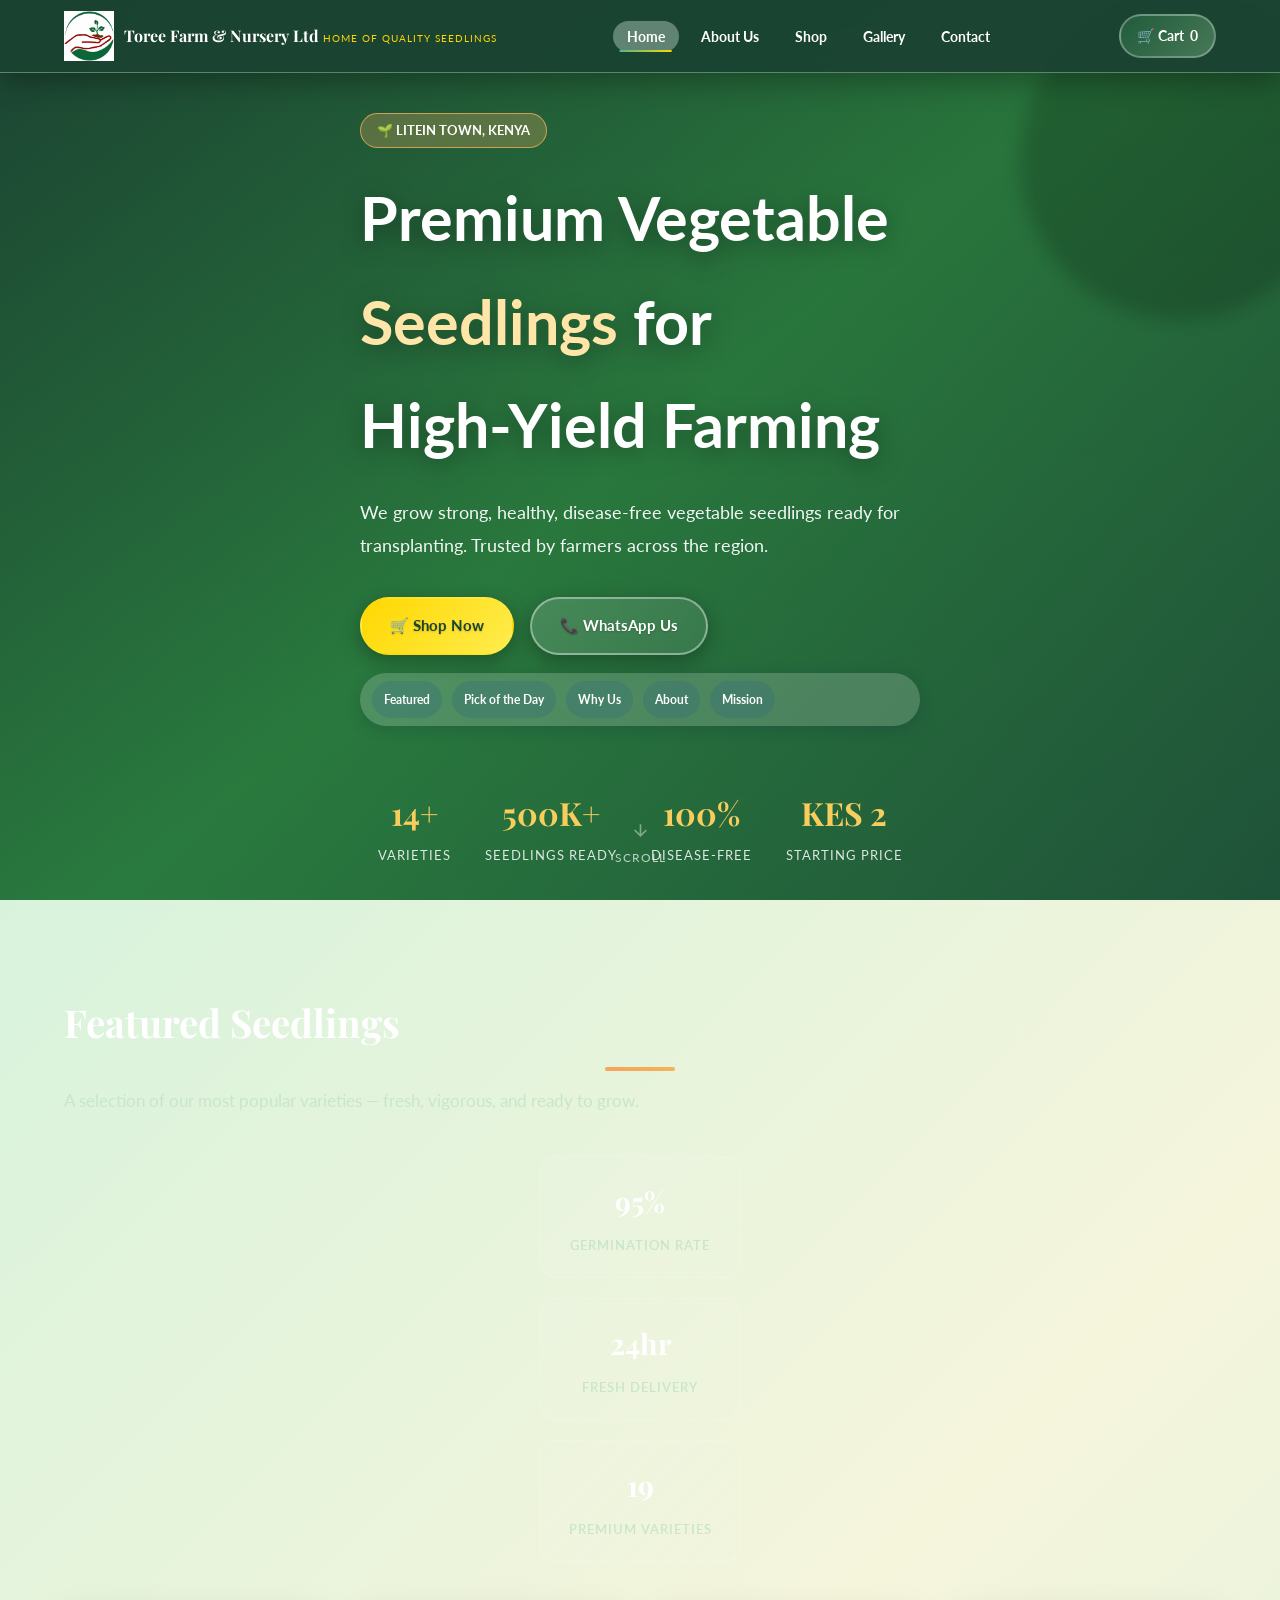
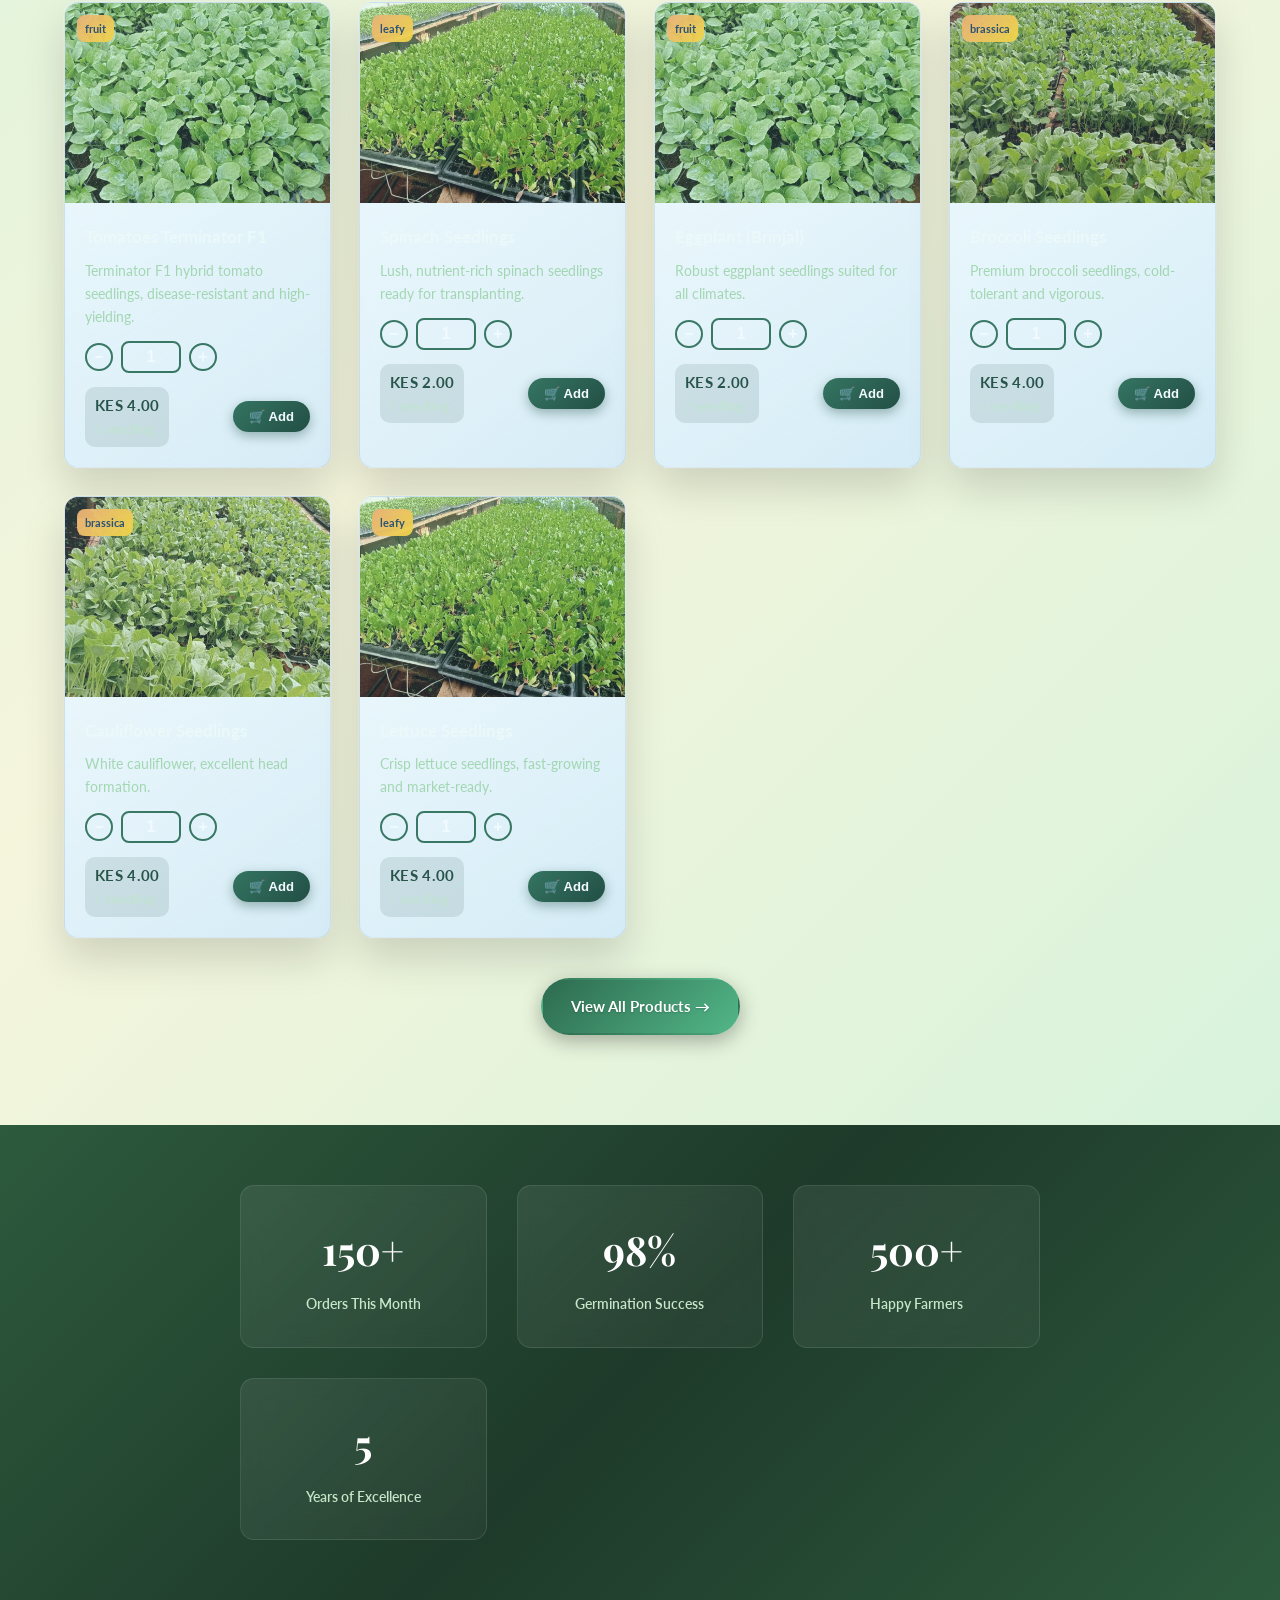
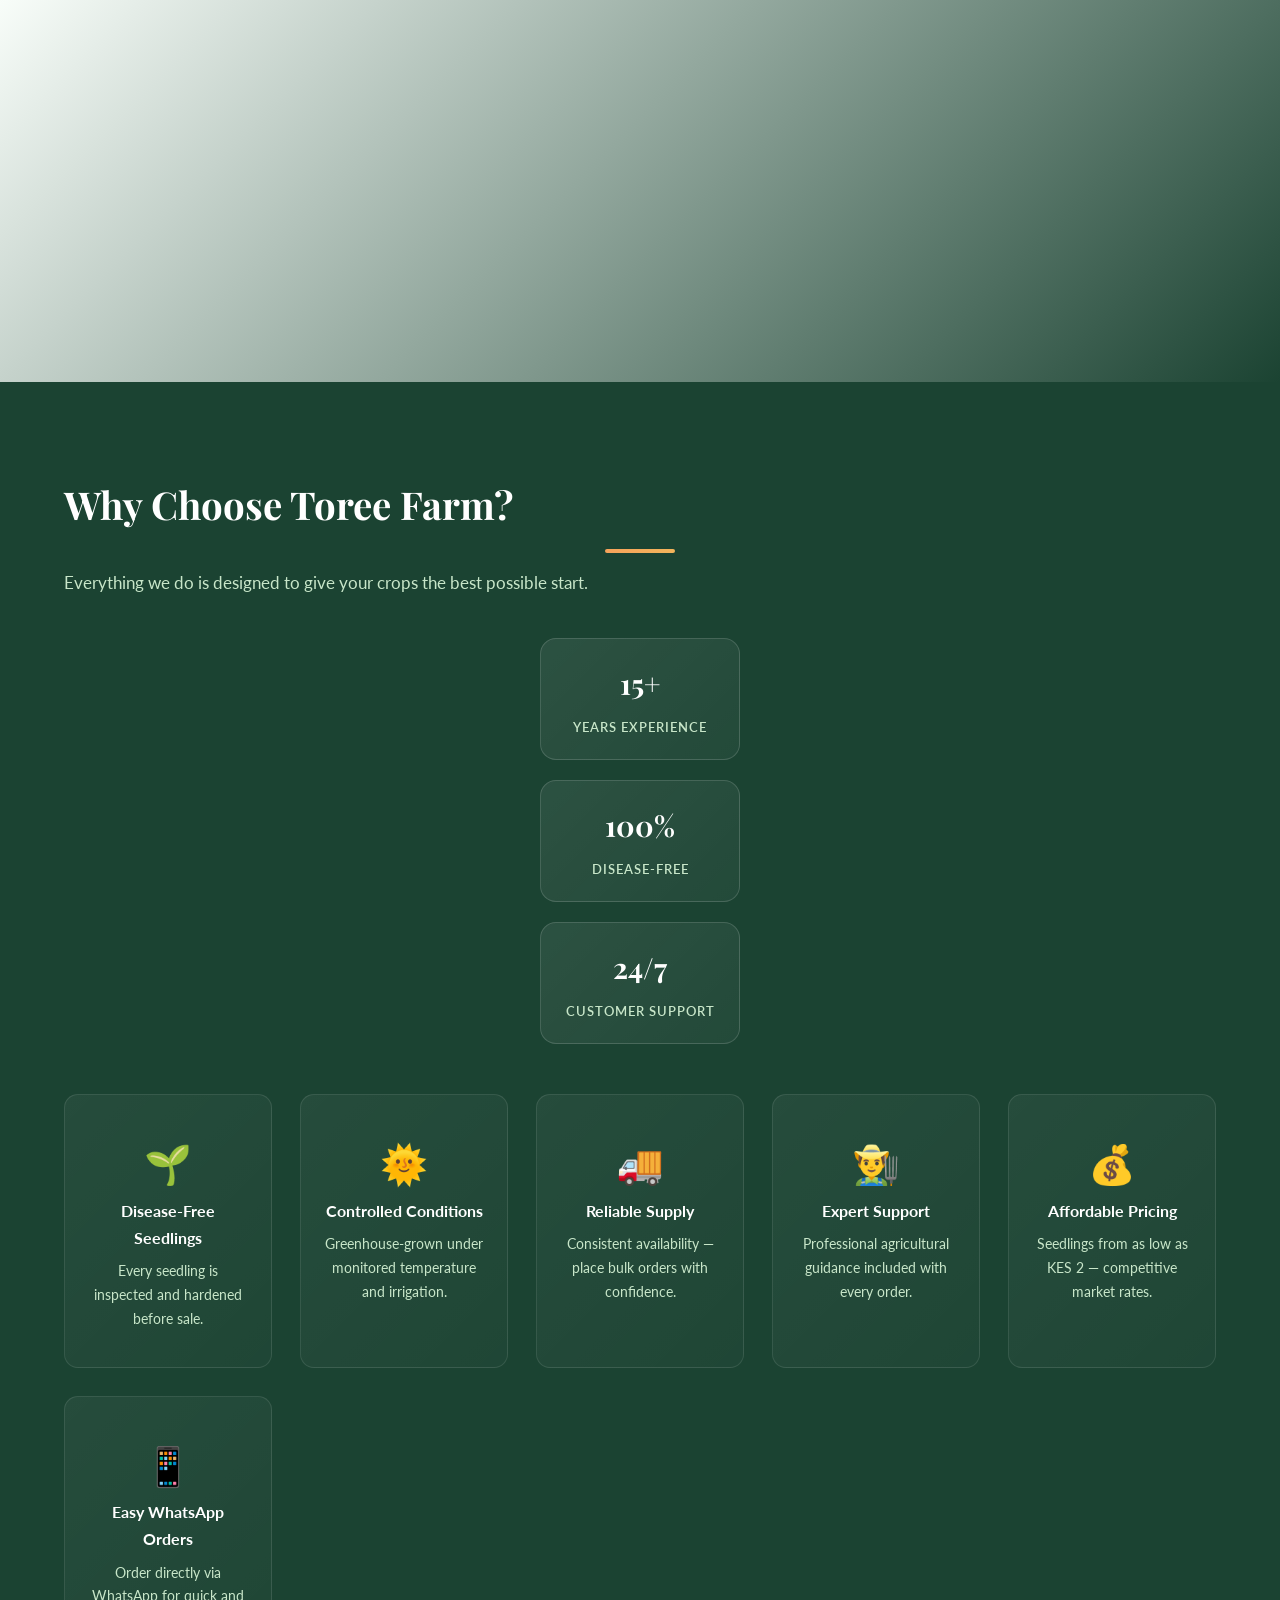
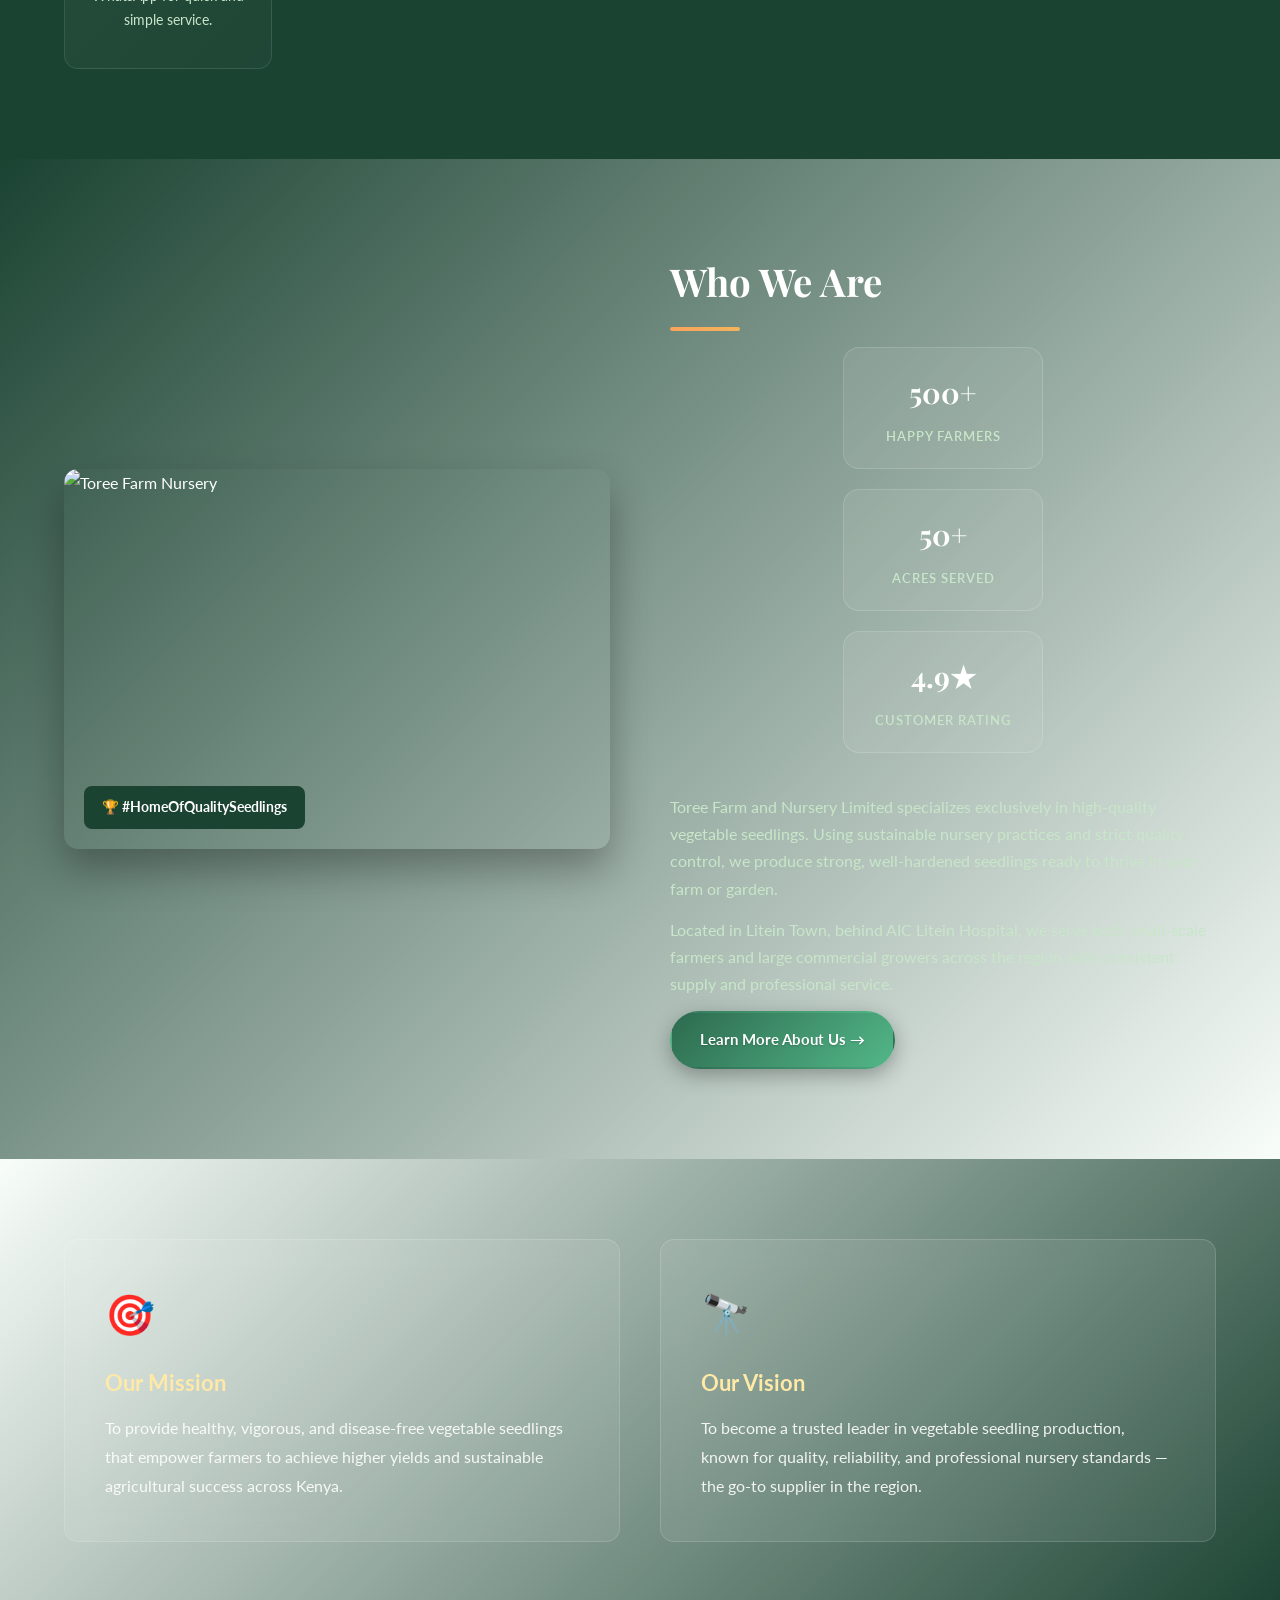
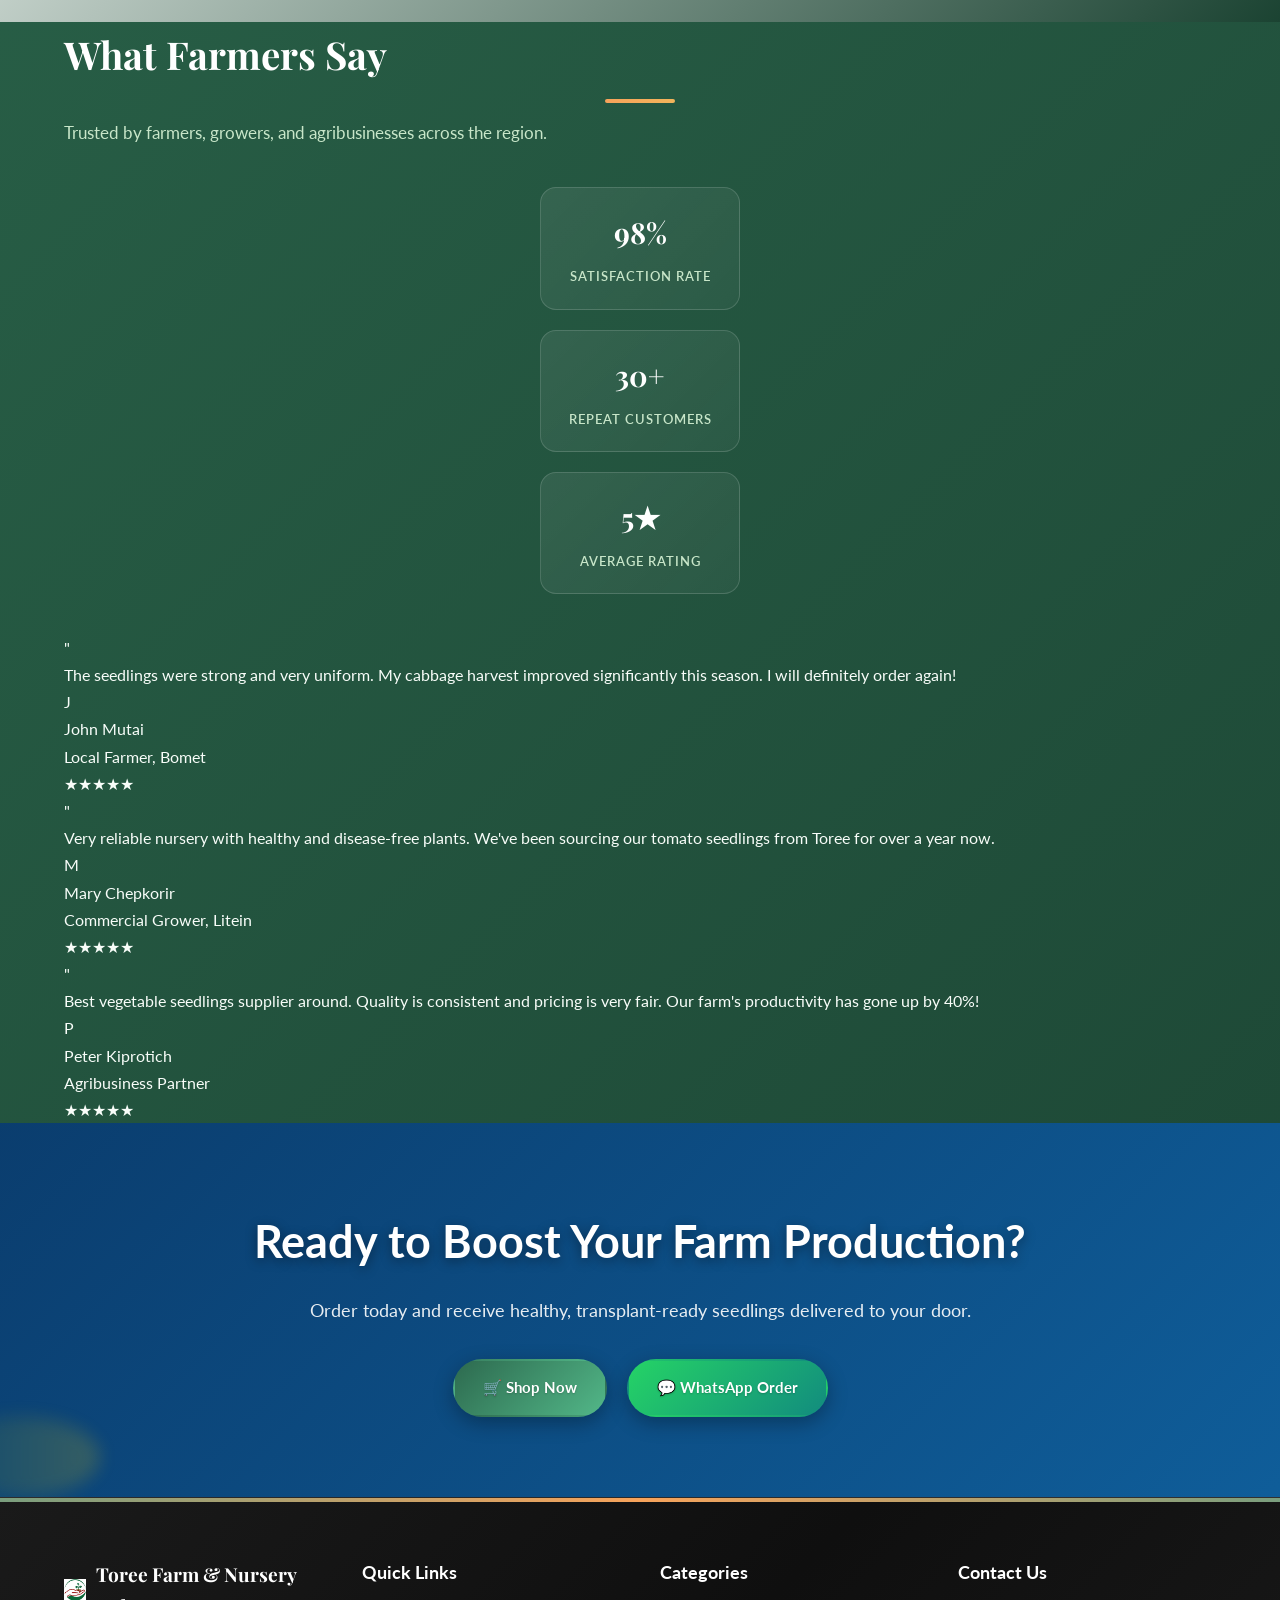
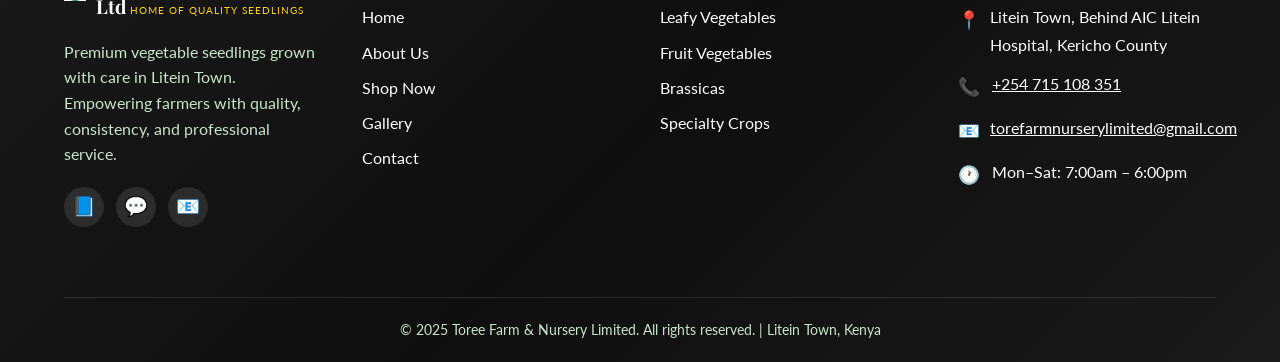
==== index.html @ f4639542 "initial commit" ====
<!DOCTYPE html>
<html lang="en">
<head>
  <meta charset="UTF-8">
  <meta name="viewport" content="width=device-width, initial-scale=1.0">
  <title>Toree Farm & Nursery Ltd – Premium Vegetable Seedlings</title>
  <meta name="description" content="Premium vegetable seedlings for high-yield farming. Based in Litein Town, Kenya. Order via WhatsApp.">
  <meta name="theme-color" content="#4a7c59">
  <meta name="apple-mobile-web-app-capable" content="yes">
  <meta name="apple-mobile-web-app-status-bar-style" content="default">
  <meta name="apple-mobile-web-app-title" content="Toree Farm">
  <link rel="manifest" href="manifest.json">
  <link rel="apple-touch-icon" href="images/icons/icon-192x192.png">
  <link rel="stylesheet" href="css/style.css">
  <link rel="icon" href="images/optimized/logo-icon-640.webp" type="image/webp">
</head>
  <body>
    <!-- Agricultural floating elements -->
    <div class="agricultural-elements">
      <div class="leaf">🍃</div>
      <div class="leaf">🌿</div>
      <div class="leaf">🌱</div>
      <div class="leaf">🌾</div>
    </div>  <!-- NAVBAR -->
  <nav class="navbar">
    <div class="container nav-inner">
      <a href="index.html" class="nav-logo">
        <picture>
          <source srcset="images/optimized/logo-icon-640.webp" type="image/webp">
          <img src="images/optimized/logo-icon-640.jpg" alt="Toree Farm & Nursery Ltd Logo" style="width:50px;height:50px;object-fit:contain">
        </picture>
        <div class="nav-logo-text">
          <span class="name">Toree Farm & Nursery Ltd</span>
          <span class="tagline">Home of Quality Seedlings</span>
        </div>
      </a>
      <ul class="nav-links">
        <li><a href="index.html" class="active">Home</a></li>
        <li><a href="pages/about.html">About Us</a></li>
        <li><a href="pages/shop.html">Shop</a></li>
        <li><a href="pages/gallery.html">Gallery</a></li>
        <li><a href="pages/contact.html">Contact</a></li>
      </ul>
      <div style="display:flex; gap:10px; align-items:center">
        <a href="pages/cart.html" class="nav-cart-btn">
          🛒 Cart
          <span class="cart-badge">0</span>
        </a>
        <button class="hamburger" aria-label="Menu">
          <span></span><span></span><span></span>
        </button>
      </div>
    </div>
  </nav>

  <!-- HERO -->
  <section class="hero">
    <div class="hero-bg"></div>
    <div class="hero-overlay"></div>
    <div class="container" style="padding-top: 80px;">
      <div class="hero-content" data-animate="fade-scale" data-animate-delay="0.05">
        <div class="hero-badge">🌱 Litein Town, Kenya</div>
        <h1>Premium Vegetable<br><span>Seedlings</span> for<br>High-Yield Farming</h1>
        <p>We grow strong, healthy, disease-free vegetable seedlings ready for transplanting. Trusted by farmers across the region.</p>
        <div class="hero-buttons">
          <a href="pages/shop.html" class="btn btn-gold">🛒 Shop Now</a>
          <a href="https://wa.me/254715108351" class="btn btn-outline" target="_blank">📞 WhatsApp Us</a>
        </div>
      </div>
      <div class="quick-nav" data-animate="fade-scale" data-animate-delay="0.08">
        <a href="#featured">Featured</a>
        <a href="#pickup">Pick of the Day</a>
        <a href="#why-us">Why Us</a>
        <a href="#about">About</a>
        <a href="#mission">Mission</a>
      </div>
      <!-- decorative SVG blob -->
      <svg class="accent-blob spin" width="420" height="420" viewBox="0 0 420 420" style="right:-120px;top:-40px;position:absolute;z-index:0;" aria-hidden="true" focusable="false">
        <defs><linearGradient id="g1" x1="0%" x2="100%" y1="0%" y2="100%"><stop stop-color="var(--accent-1)" offset="0%"/><stop stop-color="var(--accent-2)" offset="100%"/></linearGradient></defs>
        <circle cx="200" cy="200" r="160" fill="url(#g1)" />
      </svg>
      <div class="hero-stats">
        <div class="hero-stat"><span class="num">14+</span><span class="label">Varieties</span></div>
        <div class="hero-stat"><span class="num">500K+</span><span class="label">Seedlings Ready</span></div>
        <div class="hero-stat"><span class="num">100%</span><span class="label">Disease-Free</span></div>
        <div class="hero-stat"><span class="num">KES 2</span><span class="label">Starting Price</span></div>
      </div>
    </div>
    <div class="hero-scroll">
      <svg width="20" height="20" viewBox="0 0 24 24" fill="none" stroke="currentColor" stroke-width="2"><path d="M12 5v14M5 12l7 7 7-7"/></svg>
      Scroll
    </div>
  </section>

  <!-- FEATURED PRODUCTS -->
  <section class="featured" id="featured">
    <div class="container">
      <div class="section-header" data-animate="fade-scale" data-animate-delay="0.06">
        <h2 class="section-title">Featured Seedlings</h2>
        <div class="gold-line"></div>
        <p class="section-subtitle">A selection of our most popular varieties — fresh, vigorous, and ready to grow.</p>
        <div class="section-pedestal">
          <div class="pedestal-stat">
            <span class="stat-num">95%</span>
            <span class="stat-label">Germination Rate</span>
          </div>
          <div class="pedestal-stat">
            <span class="stat-num">24hr</span>
            <span class="stat-label">Fresh Delivery</span>
          </div>
          <div class="pedestal-stat">
            <span class="stat-num">19</span>
            <span class="stat-label">Premium Varieties</span>
          </div>
        </div>
      </div>
      <div class="products-grid" id="featured-products"></div>
      <div class="view-all-wrap">
        <a href="pages/shop.html" class="btn btn-primary">View All Products →</a>
      </div>
    </div>
  </section>

  <!-- SOCIAL PROOF -->
  <section class="social-proof-section">
    <div class="container">
      <div class="social-proof-grid">
        <div class="proof-item">
          <div class="proof-number">150+</div>
          <div class="proof-label">Orders This Month</div>
        </div>
        <div class="proof-item">
          <div class="proof-number">98%</div>
          <div class="proof-label">Germination Success</div>
        </div>
        <div class="proof-item">
          <div class="proof-number">500+</div>
          <div class="proof-label">Happy Farmers</div>
        </div>
        <div class="proof-item">
          <div class="proof-number">5</div>
          <div class="proof-label">Years of Excellence</div>
        </div>
      </div>
    </div>
  </section>

  <section class="pickup" id="pickup" data-animate="fade-scale" data-animate-delay="0.08">
    <div class="container">
      <div id="pickup-card"></div>
    </div>
  </section>

  <!-- WHY CHOOSE US -->
  <section class="why-us" id="why-us">
    <div class="container">
      <div class="section-header" data-animate="fade-scale" data-animate-delay="0.06">
        <h2 class="section-title">Why Choose Toree Farm?</h2>
        <div class="gold-line"></div>
        <p class="section-subtitle">Everything we do is designed to give your crops the best possible start.</p>
        <div class="section-pedestal">
          <div class="pedestal-stat">
            <span class="stat-num">15+</span>
            <span class="stat-label">Years Experience</span>
          </div>
          <div class="pedestal-stat">
            <span class="stat-num">100%</span>
            <span class="stat-label">Disease-Free</span>
          </div>
          <div class="pedestal-stat">
            <span class="stat-num">24/7</span>
            <span class="stat-label">Customer Support</span>
          </div>
        </div>
      </div>
      <div class="why-grid">
        <div class="why-card" data-animate="fade-scale" data-animate-delay="0.10"><span class="why-icon">🌱</span><h4>Disease-Free Seedlings</h4><p>Every seedling is inspected and hardened before sale.</p></div>
        <div class="why-card" data-animate="fade-scale" data-animate-delay="0.12"><span class="why-icon">🌞</span><h4>Controlled Conditions</h4><p>Greenhouse-grown under monitored temperature and irrigation.</p></div>
        <div class="why-card" data-animate="fade-scale" data-animate-delay="0.14"><span class="why-icon">🚚</span><h4>Reliable Supply</h4><p>Consistent availability — place bulk orders with confidence.</p></div>
        <div class="why-card" data-animate="fade-scale" data-animate-delay="0.16"><span class="why-icon">👨‍🌾</span><h4>Expert Support</h4><p>Professional agricultural guidance included with every order.</p></div>
        <div class="why-card" data-animate="fade-scale" data-animate-delay="0.18"><span class="why-icon">💰</span><h4>Affordable Pricing</h4><p>Seedlings from as low as KES 2 — competitive market rates.</p></div>
        <div class="why-card" data-animate="fade-scale" data-animate-delay="0.20"><span class="why-icon">📱</span><h4>Easy WhatsApp Orders</h4><p>Order directly via WhatsApp for quick and simple service.</p></div>
      </div>
    </div>
  </section>

  <!-- ABOUT SNAPSHOT -->
  <section class="about-snap" id="about">
    <div class="container">
      <div class="about-snap-grid">
        <div class="about-snap-img" data-animate="slide-right" data-animate-delay="0.08">
          <img src="images/spinach.jpg" alt="Toree Farm Nursery">
          <div class="img-badge">🏆 #HomeOfQualitySeedlings</div>
        </div>
        <div class="about-snap-text" data-animate="slide-left" data-animate-delay="0.12">
          <h2 class="section-title">Who We Are</h2>
          <div class="gold-line"></div>
          <div class="section-pedestal">
            <div class="pedestal-stat">
              <span class="stat-num">500+</span>
              <span class="stat-label">Happy Farmers</span>
            </div>
            <div class="pedestal-stat">
              <span class="stat-num">50+</span>
              <span class="stat-label">Acres Served</span>
            </div>
            <div class="pedestal-stat">
              <span class="stat-num">4.9★</span>
              <span class="stat-label">Customer Rating</span>
            </div>
          </div>
          <p>Toree Farm and Nursery Limited specializes exclusively in high-quality vegetable seedlings. Using sustainable nursery practices and strict quality control, we produce strong, well-hardened seedlings ready to thrive in your farm or garden.</p>
          <p>Located in Litein Town, behind AIC Litein Hospital, we serve both small-scale farmers and large commercial growers across the region with consistent supply and professional service.</p>
          <a href="pages/about.html" class="btn btn-primary">Learn More About Us →</a>
        </div>
      </div>
    </div>
  </section>

  <!-- MISSION & VISION -->
  <section class="mission-vision" id="mission">
    <div class="container">
      <div class="mv-grid">
        <div class="mv-card" data-animate="slide-left" data-animate-delay="0.06">
          <div class="mv-icon">🎯</div>
          <h3>Our Mission</h3>
          <p>To provide healthy, vigorous, and disease-free vegetable seedlings that empower farmers to achieve higher yields and sustainable agricultural success across Kenya.</p>
        </div>
        <div class="mv-card" data-animate="slide-right" data-animate-delay="0.08">
          <div class="mv-icon">🔭</div>
          <h3>Our Vision</h3>
          <p>To become a trusted leader in vegetable seedling production, known for quality, reliability, and professional nursery standards — the go-to supplier in the region.</p>
        </div>
      </div>
    </div>
  </section>

  <!-- TESTIMONIALS -->
  <section class="testimonials" id="testimonials">
    <div class="container">
      <div class="section-header fade-in">
        <h2 class="section-title">What Farmers Say</h2>
        <div class="gold-line"></div>
        <p class="section-subtitle">Trusted by farmers, growers, and agribusinesses across the region.</p>
        <div class="section-pedestal">
          <div class="pedestal-stat">
            <span class="stat-num">98%</span>
            <span class="stat-label">Satisfaction Rate</span>
          </div>
          <div class="pedestal-stat">
            <span class="stat-num">30+</span>
            <span class="stat-label">Repeat Customers</span>
          </div>
          <div class="pedestal-stat">
            <span class="stat-num">5★</span>
            <span class="stat-label">Average Rating</span>
          </div>
        </div>
      </div>
      <div class="testi-grid">
        <div class="testi-card" data-animate="slide-left" data-animate-delay="0.08">
          <div class="testi-quote">"</div>
          <p>The seedlings were strong and very uniform. My cabbage harvest improved significantly this season. I will definitely order again!</p>
          <div class="testi-author">
            <div class="testi-avatar">J</div>
            <div>
              <div class="testi-name">John Mutai</div>
              <div class="testi-role">Local Farmer, Bomet</div>
              <div class="testi-stars">★★★★★</div>
            </div>
          </div>
        </div>
        <div class="testi-card" data-animate="fade-scale" data-animate-delay="0.12">
          <div class="testi-quote">"</div>
          <p>Very reliable nursery with healthy and disease-free plants. We've been sourcing our tomato seedlings from Toree for over a year now.</p>
          <div class="testi-author">
            <div class="testi-avatar">M</div>
            <div>
              <div class="testi-name">Mary Chepkorir</div>
              <div class="testi-role">Commercial Grower, Litein</div>
              <div class="testi-stars">★★★★★</div>
            </div>
          </div>
        </div>
        <div class="testi-card" data-animate="slide-right" data-animate-delay="0.14">
          <div class="testi-quote">"</div>
          <p>Best vegetable seedlings supplier around. Quality is consistent and pricing is very fair. Our farm's productivity has gone up by 40%!</p>
          <div class="testi-author">
            <div class="testi-avatar">P</div>
            <div>
              <div class="testi-name">Peter Kiprotich</div>
              <div class="testi-role">Agribusiness Partner</div>
              <div class="testi-stars">★★★★★</div>
            </div>
          </div>
        </div>
      </div>
    </div>
  </section>

  <!-- CTA BANNER -->
  <section class="cta-banner" data-animate="fade-scale" data-animate-delay="0.05">
    <div class="container">
      <h2>Ready to Boost Your Farm Production?</h2>
      <p>Order today and receive healthy, transplant-ready seedlings delivered to your door.</p>
      <div class="cta-buttons">
        <a href="pages/shop.html" class="btn btn-primary">🛒 Shop Now</a>
        <a href="https://wa.me/254715108351?text=Hello%20Toree%20Farm!%20I%20would%20like%20to%20place%20an%20order." target="_blank" class="btn btn-whatsapp">💬 WhatsApp Order</a>
      </div>
    </div>
    <!-- subtle leaf accent -->
    <svg width="220" height="120" viewBox="0 0 220 120" class="accent-blob" style="left:-40px;bottom:-20px;" aria-hidden="true" focusable="false">
      <defs>
        <linearGradient id="g2" x1="0%" x2="100%"><stop offset="0%" stop-color="var(--green-mid)"/><stop offset="100%" stop-color="var(--gold)"/></linearGradient>
      </defs>
      <ellipse cx="60" cy="60" rx="80" ry="40" fill="url(#g2)"/>
    </svg>
  </section>

  <!-- FOOTER -->
  <footer>
    <div class="container">
      <div class="footer-grid">
        <div class="footer-brand">
          <a href="index.html" class="nav-logo">
            <picture>
              <source srcset="images/optimized/logo-icon-640.webp" type="image/webp">
              <img src="images/optimized/logo-icon-640.jpg" alt="Logo" style="width:40px;height:40px;object-fit:contain">
            </picture>
            <div class="nav-logo-text">
              <span class="name">Toree Farm & Nursery Ltd</span>
              <span class="tagline" style="color:var(--gold)">Home of Quality Seedlings</span>
            </div>
          </a>
          <p>Premium vegetable seedlings grown with care in Litein Town. Empowering farmers with quality, consistency, and professional service.</p>
          <div class="footer-social">
            <a href="https://facebook.com" class="social-link" target="_blank">📘</a>
            <a href="https://wa.me/254715108351" class="social-link" target="_blank">💬</a>
            <a href="mailto:torefarmnurserylimited@gmail.com" class="social-link">📧</a>
          </div>
        </div>
        <div class="footer-col">
          <h4>Quick Links</h4>
          <ul>
            <li><a href="index.html">Home</a></li>
            <li><a href="pages/about.html">About Us</a></li>
            <li><a href="pages/shop.html">Shop Now</a></li>
            <li><a href="pages/gallery.html">Gallery</a></li>
            <li><a href="pages/contact.html">Contact</a></li>
          </ul>
        </div>
        <div class="footer-col">
          <h4>Categories</h4>
          <ul>
            <li><a href="pages/shop.html">Leafy Vegetables</a></li>
            <li><a href="pages/shop.html">Fruit Vegetables</a></li>
            <li><a href="pages/shop.html">Brassicas</a></li>
            <li><a href="pages/shop.html">Specialty Crops</a></li>
          </ul>
        </div>
        <div class="footer-col">
          <h4>Contact Us</h4>
          <div class="footer-contact-item"><span class="icon">📍</span><span>Litein Town, Behind AIC Litein Hospital, Kericho County</span></div>
          <div class="footer-contact-item"><span class="icon">📞</span><a href="tel:+254715108351">+254 715 108 351</a></div>
          <div class="footer-contact-item"><span class="icon">📧</span><a href="mailto:torefarmnurserylimited@gmail.com">torefarmnurserylimited@gmail.com</a></div>
          <div class="footer-contact-item"><span class="icon">🕐</span><span>Mon–Sat: 7:00am – 6:00pm</span></div>
        </div>
      </div>
      <div class="footer-bottom">
        <p>© 2025 Toree Farm & Nursery Limited. All rights reserved. | Litein Town, Kenya</p>
      </div>
    </div>
  </footer>

  <script src="js/main.js"></script>
  <script src="js/analytics.js"></script>
  <script src="js/performance.js"></script>
  <script>
    // Render featured products (first 6)
    const featured = PRODUCTS.slice(0, 6);
    const grid = document.getElementById('featured-products');
    grid.innerHTML = featured.map(p => renderProductCard(p)).join('');
    initScrollAnimations();
  </script>
</body>
</html>
---- css/style.css ----
/* ========================================
   TOREE FARM & NURSERY LTD --- Refreshed theme
   ======================================== */

@import url('https://fonts.googleapis.com/css2?family=Playfair+Display:ital,wght@0,400;0,700;1,700&family=Lato:wght@300;400;700&display=swap');

:root {
  /* Agricultural Color Palette - Warm & Welcoming */
  --c-dark: #2d5a27;        /* Deep forest green */
  --c-mid: #4a7c59;         /* Sage green */
  --c-light: #7a9e7e;       /* Soft green */
  --c-soft: #e8f5e8;        /* Pale green */

  /* Nature Greens */
  --green-dark: #1b4332;    /* Forest green */
  --green-mid: #2d6a4f;     /* Sage green */
  --green-light: #52b788;   /* Mint green */
  --green-pale: #d8f3dc;    /* Pale green */

  /* Earth Tones */
  --earth-brown: #8b4513;   /* Saddle brown */
  --earth-tan: #d2b48c;     /* Tan */
  --earth-cream: #f5f5dc;   /* Beige */

  /* Warm Accents */
  --c-warm: #f7a35b;        /* Orange */
  --c-warm-soft: #ffe4c0;   /* Peach */
  --gold: #ffd700;          /* Gold */
  --gold-light: #ffed4e;    /* Light gold */

  /* Background Gradients - Warm and Natural */
  --bg-gradient: linear-gradient(135deg, #1b4332 0%, #2d6a4f 50%, #1b4332 100%);
  --bg-gradient-warm: linear-gradient(135deg, #4a7c59 0%, #7a9e7e 50%, #4a7c59 100%);
  --bg-gradient-earth: linear-gradient(135deg, #8b4513 0%, #d2b48c 50%, #8b4513 100%);

  /* Text Colors */
  --text-dark: #f8fdf9;
  --text-mid: #c8e6c9;
  --text-light: #a5d6a7;
  --white: #ffffff;
  --off-white: #f8fdf9;
  --dark-bg: #1b4332;
  --darker-bg: #0f2920;

  /* Design Tokens */
  --radius: 14px;
  --radius-sm: 8px;
  --shadow: 0 8px 24px rgba(0, 0, 0, 0.3);
  --shadow-glass: 0 8px 40px rgba(0, 0, 0, 0.4);
  --transition: all 0.3s cubic-bezier(0.4, 0, 0.2, 1);
  --backdrop-blur: 12px;
}

[data-animate] {
  opacity: 0;
  transform-origin: center;
  transition: opacity 0.7s var(--transition), transform 0.7s var(--transition);
}
[data-animate].visible { opacity: 1; }
[data-animate='slide-left'] { transform: translateX(-24px); }
[data-animate='slide-left'].visible { transform: translateX(0); }
[data-animate='slide-right'] { transform: translateX(24px); }
[data-animate='slide-right'].visible { transform: translateX(0); }
[data-animate='fade-scale'] { transform: scale(0.95); }
[data-animate='fade-scale'].visible { transform: scale(1); }
[data-animate='float'] { transform: translateY(0); }
[data-animate='float'].visible { animation: float 6s ease-in-out infinite; }

.accent-blob { position: absolute; pointer-events: none; opacity: 0.18; filter: blur(9px); transform: translate3d(0,0,0); }
.accent-blob.spin { animation: rotate 18s linear infinite; }
@keyframes rotate { from { transform: rotate(0deg);} to { transform: rotate(360deg);} }
@keyframes float { 0%,100%{transform: translateY(0);}50%{transform: translateY(-10px);} }
@keyframes glassPulse { 0%,100%{opacity:.16;transform: translateY(0);}50%{opacity:.28;transform: translateY(-4px);} }
.glass-shimmer { animation: glassPulse 4.5s ease-in-out infinite; }

/* prefer reduced motion for accessibility */
@media (prefers-reduced-motion: reduce) {
  .glass-shimmer,
  [data-animate],
  .price-tag span {
    animation: none !important;
    transition: none !important;
  }
}

/* hero + sections shimmer effects */
.hero::before,
.mv-card::before,
.why-card::before,
.product-card::after,
.pickup-card::after {
  content: '';
  position: absolute;
  inset: 0;
  background: linear-gradient(120deg, rgba(255,255,255,0.06), rgba(255,255,255,0.0) 65%);
  pointer-events: none;
  opacity: 0;
  transition: opacity 0.5s ease;
}
.hero:hover::before,
.mv-card:hover::before,
.why-card:hover::before,
.product-card:hover::after,
.pickup-card:hover::after {
  opacity: 1;
}

*{box-sizing:border-box;margin:0;padding:0;}
html{scroll-behavior:smooth;font-size:16px;}
body{font-family:'Lato',sans-serif;color:var(--text-dark);background:var(--bg-gradient);overflow-x:hidden;line-height:1.7;}
a{color:inherit;text-decoration:none;transition:var(--transition);}
img{max-width:100%;display:block;}
ul{list-style:none;}
.container{max-width:1200px;margin:0 auto;padding:0 24px;}

.section-title{font-family:'Playfair Display',serif;font-size:clamp(1.8rem,3vw,2.6rem);color:#fff;margin-bottom:12px;}
.section-subtitle{font-size:1.05rem;color:var(--text-mid);margin-bottom:40px;}
.section-pedestal{display:flex;gap:40px;margin-bottom:40px;flex-wrap:wrap;justify-content:center;}
.pedestal-stat{text-align:center;background:linear-gradient(135deg,rgba(255,255,255,.08),rgba(255,255,255,.04));border:1px solid rgba(255,255,255,.15);border-radius:16px;padding:20px 24px;min-width:120px;}
.pedestal-stat .stat-num{font-family:'Playfair Display',serif;font-size:1.8rem;font-weight:700;color:#fff;display:block;margin-bottom:4px;}
.pedestal-stat .stat-label{font-size:.8rem;color:var(--text-mid);text-transform:uppercase;letter-spacing:1px;font-weight:600;}
.gold-line{width:70px;height:4px;border-radius:2px;margin:12px auto 16px;background:linear-gradient(90deg,var(--c-warm),#f2b45b);} 

.btn{display:inline-flex;align-items:center;gap:8px;padding:14px 28px;border-radius:50px;font-weight:700;font-size:.95rem;cursor:pointer;border:0;position:relative;overflow:hidden;box-shadow:0 6px 20px rgba(0,0,0,.3);transition:var(--transition);text-shadow:0 1px 2px rgba(0,0,0,.2);}
.btn::before{content:'';position:absolute;inset:0;background:linear-gradient(45deg,transparent,rgba(255,255,255,.3),transparent);transform:translateX(-100%);transition:transform .6s ease;}
.btn:hover::before{transform:translateX(100%);}
.btn-primary{background:linear-gradient(135deg,var(--green-mid),var(--green-light));color:#fff;border:2px solid transparent;}
.btn-primary:hover{transform:translateY(-3px);box-shadow:0 12px 30px rgba(45, 106, 79, .4);border-color:#fff;}
.btn-secondary{background:linear-gradient(135deg,var(--green-light),var(--green-mid));color:#fff;border:2px solid transparent;}
.btn-secondary:hover{transform:translateY(-3px);box-shadow:0 12px 30px rgba(18, 93, 159, .4);border-color:#fff;}
.btn-success{background:linear-gradient(135deg,var(--green-dark),var(--green-mid));color:#fff;border:2px solid transparent;}
.btn-success:hover{transform:translateY(-3px);box-shadow:0 12px 30px rgba(27, 67, 50, .4);border-color:#fff;}
.btn-gold{background:linear-gradient(135deg,var(--gold),var(--gold-light));color:#1b4332;border:2px solid transparent;}
.btn-gold:hover{transform:translateY(-3px);box-shadow:0 12px 30px rgba(255, 215, 0, .4);border-color:#fff;}
.btn-outline{background:linear-gradient(135deg,rgba(255,255,255,.15),rgba(255,255,255,.08));border:2px solid rgba(255,255,255,.4);color:#fff;backdrop-filter:blur(12px);}
.btn-outline:hover{background:linear-gradient(135deg,rgba(255,255,255,.25),rgba(255,255,255,.15));border-color:#fff;transform:translateY(-2px);color:#fff;}
.btn-whatsapp{background:linear-gradient(135deg,#25d366,#128c7e);color:#fff;border:2px solid transparent;}
.btn-whatsapp:hover{transform:translateY(-3px);box-shadow:0 12px 30px rgba(18, 140, 126, .4);border-color:#fff;}
.btn-earth{background:linear-gradient(135deg,var(--earth-brown),var(--earth-tan));color:#fff;border:2px solid transparent;}
.btn-earth:hover{transform:translateY(-3px);box-shadow:0 12px 30px rgba(139, 69, 19, .4);border-color:#fff;}
.btn-large{padding:16px 32px;font-size:1.05rem;}

.navbar{position:fixed;top:0;width:100%;z-index:1000;background:rgba(27,67,50,.95);backdrop-filter:blur(var(--backdrop-blur));border-bottom:1px solid rgba(184,234,196,.4);box-shadow:0 8px 30px rgba(0,0,0,.3);}.nav-inner{display:flex;align-items:center;justify-content:space-between;height:72px;}.nav-logo{display:flex;align-items:center;gap:10px;}.nav-logo-text .name{font-family:'Playfair Display',serif;font-weight:700;font-size:1rem;color:#fff;} .nav-logo-text .tagline{font-size:.65rem;color:var(--gold);letter-spacing:1px;text-transform:uppercase;}.nav-links{display:flex;align-items:center;gap:8px;}.nav-links a{padding:7px 14px;border-radius:50px;font-weight:700;font-size:.9rem;color:#fff;position:relative;}.nav-links a::after{content:'';position:absolute;bottom:0;left:50%;width:0;height:2px;background:linear-gradient(90deg,var(--green-light),var(--gold));transform:translateX(-50%);transition:width .3s;} .nav-links a:hover::after,.nav-links a.active::after{width:80%;}.nav-links a:hover,.nav-links a.active{color:#fff;background:rgba(230,248,237,.35);}.hamburger{display:none;flex-direction:column;gap:4px;width:34px;cursor:pointer;} .hamburger span{width:100%;height:3px;background:#fff;border-radius:2px;}

/* Navigation cart button */
.nav-cart-btn {
  padding: 8px 16px;
  border-radius: 50px;
  font-weight: 700;
  font-size: 0.9rem;
  color: #fff !important;
  background: linear-gradient(135deg, rgba(34, 97, 62, 0.85), rgba(74, 124, 89, 0.95));
  border: 2px solid rgba(255,255,255,0.3);
  transition: all 0.3s ease;
  text-decoration: none;
  display: inline-flex;
  align-items: center;
  gap: 6px;
}

.nav-cart-btn:hover {
  background: linear-gradient(135deg, rgba(255,255,255,0.2), rgba(255,255,255,0.1));
  border-color: rgba(255,255,255,0.6);
  transform: translateY(-2px);
  color: #fff !important;
  text-decoration: none;
}

.hero{min-height:100vh;position:relative;display:flex;align-items:center;overflow:hidden;background:linear-gradient(180deg,rgba(27,67,50,.65),rgba(34,97,62,.8));}.hero-bg{position:absolute;inset:0;background-image:url('../images/nursery-banner.jpg');background-size:cover;background-position:center;filter:brightness(0.65) saturate(1.1);} .hero-overlay{position:absolute;inset:0;background:linear-gradient(140deg,rgba(27,67,50,.85),rgba(46,139,63,.65),rgba(27,67,50,.45));}.hero-content{position:relative;z-index:2;max-width:700px;animation:fadeInUp .9s ease both;}.hero-badge{display:inline-flex;align-items:center;gap:8px;background:rgba(255,182,100,.25);border:1px solid rgba(255,180,93,.7);color:#fff;padding:6px 16px;border-radius:50px;font-size:.8rem;font-weight:700;text-transform:uppercase;margin-bottom:18px;}.hero h1{font-size:clamp(2.2rem,5vw,3.8rem);color:#fff;margin-bottom:20px;text-shadow:0 5px 24px rgba(0,0,0,.35);} .hero h1 span{color:#ffe6a8;} .hero p{font-size:1.15rem;color:rgba(255,255,255,.94);margin-bottom:36px;max-width:560px;line-height:1.75;}.hero-buttons{display:flex;gap:16px;flex-wrap:wrap;} .quick-nav{display:flex;flex-wrap:wrap;gap:10px;align-items:center;margin-top:18px;padding:8px 12px;background:rgba(255,255,255,0.18);border-radius:999px;box-shadow:0 4px 16px rgba(11,36,66,0.2);} .quick-nav a{color:#fff;font-weight:700;font-size:.78rem;padding:8px 12px;background:rgba(46,106,126,0.30);border-radius:999px;transition:all .25s ease;} .quick-nav a:hover{background:rgba(255,255,255,0.35);color:#0b2d4d;} .hero-stats{position:relative;z-index:2;display:flex;gap:34px;margin-top:60px;flex-wrap:wrap;justify-content:center;}.hero-stat{text-align:center;color:#fff;}.hero-stat .num{font-family:'Playfair Display',serif;font-size:2rem;font-weight:700;color:#f7cd5d;display:block;}.hero-stat .label{font-size:.8rem;opacity:.84;letter-spacing:1px;text-transform:uppercase;} .hero-scroll{position:absolute;bottom:32px;left:50%;transform:translateX(-50%);z-index:2;display:flex;flex-direction:column;align-items:center;gap:8px;color:rgba(255,255,255,.7);font-size:.75rem;letter-spacing:1px;text-transform:uppercase;animation:bounce 2s infinite;} .hero-scroll svg{opacity:.6;}

.about-snap{padding:90px 0;background:linear-gradient(135deg,var(--dark-bg),var(--off-white));color:#fff;}.about-snap-grid{display:grid;grid-template-columns:1fr 1fr;gap:60px;align-items:center;}.about-snap-img{position:relative;border-radius:var(--radius);overflow:hidden;box-shadow:0 20px 40px rgba(0,0,0,.3);transition:transform var(--transition),box-shadow var(--transition);}.about-snap-img:hover{transform:scale(1.03);box-shadow:0 28px 55px rgba(0,0,0,.4);}.about-snap-img img{width:100%;height:380px;object-fit:cover;}.about-snap-img .img-badge{position:absolute;bottom:20px;left:20px;background:var(--green-dark);color:#fff;padding:10px 18px;border-radius:var(--radius-sm);font-weight:700;font-size:.85rem;}.about-snap-text .section-title{text-align:left;color:#fff;} .about-snap-text .gold-line{margin-left:0;} .about-snap-text p{color:var(--text-mid);margin-bottom:14px;}

.mission-vision{padding:80px 0;background:linear-gradient(135deg,var(--off-white),var(--dark-bg));}.mv-grid{display:grid;grid-template-columns:repeat(2,1fr);gap:40px;}.mv-card{background:rgba(255,255,255,.08);border:1px solid rgba(255,255,255,.15);border-radius:var(--radius);padding:40px;backdrop-filter:blur(var(--backdrop-blur));position:relative;overflow:hidden;transition:var(--transition);} .mv-card::before{content:'';position:absolute;inset:0;background:linear-gradient(135deg,rgba(255,255,255,.05),rgba(255,255,255,0));opacity:0;transition:opacity .3s ease;} .mv-card:hover{background:rgba(255,255,255,.12);border-color:rgba(255,255,255,.25);transform:translateY(-8px);box-shadow:0 20px 40px rgba(0,0,0,.4);} .mv-card:hover::before{opacity:1;} .mv-icon{font-size:2.5rem;margin-bottom:16px;}.mv-card h3{color:#ffe9a7;font-size:1.4rem;margin-bottom:12px;}.mv-card p{color:rgba(255,255,255,.9);line-height:1.8;}

.why-us{padding:90px 0;background:var(--dark-bg);}.why-grid{display:grid;grid-template-columns:repeat(auto-fit,minmax(200px,1fr));gap:28px;margin-top:50px;}.why-card{position:relative;overflow:hidden;text-align:center;padding:36px 24px;border-radius:var(--radius);border:1px solid rgba(255,255,255,.1);background:linear-gradient(135deg,rgba(255,255,255,.05),rgba(255,255,255,.02));transition:var(--transition);} .why-card::before{content:'';position:absolute;top:0;left:0;width:100%;height:3px;background:linear-gradient(90deg,var(--c-light),var(--c-warm),var(--c-light));transform:scaleX(0);transform-origin:left;transition:transform .3s ease;} .why-card:hover::before{transform:scaleX(1);} .why-card:hover{border-color:rgba(255,255,255,.2);box-shadow:var(--shadow-glass);transform:translateY(-8px) scale(1.02);background:linear-gradient(135deg,rgba(255,255,255,.08),rgba(255,255,255,.04));}.why-icon{font-size:2.4rem;margin-bottom:14px;color:#fff;}.why-card h4{font-size:1rem;color:#fff;margin-bottom:8px;}.why-card p{font-size:.88rem;color:var(--text-mid);}

.featured{padding:90px 0;background:linear-gradient(135deg,var(--green-pale),var(--earth-cream),var(--green-pale));color:#1b4332;}.products-grid{display:grid;grid-template-columns:repeat(auto-fill,minmax(240px,1fr));gap:28px;margin-bottom:40px;}.product-card{background:linear-gradient(145deg,rgba(255,255,255,.95),rgba(220,238,255,.72));border-radius:var(--radius);overflow:hidden;box-shadow:0 20px 42px rgba(0,0,0,.15),0 0 0 1px rgba(255,255,255,.2);transition:var(--transition);position:relative;border:1px solid rgba(25,108,180,.15);} .product-card::after{content:'';position:absolute;inset:0;background:linear-gradient(150deg,rgba(180,235,255,.22),rgba(82,186,255,.09));opacity:.9;pointer-events:none;transition:opacity .4s ease;} .product-card:hover{transform:translateY(-12px);box-shadow:0 22px 55px rgba(0,0,0,.25);border-color:rgba(12,158,205,.35);backdrop-filter:blur(10px);} .product-card:hover::after{opacity:.2;}.product-img{position:relative;height:200px;overflow:hidden;background:var(--c-soft);} .product-img img{width:100%;height:100%;object-fit:cover;transition:transform .5s ease;} .product-card:hover .product-img img{transform:scale(1.12) rotate(1deg);} .product-category{position:absolute;top:12px;left:12px;background:linear-gradient(135deg,rgba(247,163,91,.95),rgba(255,210,30,.95));color:#0c2f57;font-size:.7rem;font-weight:700;padding:4px 8px;border-radius:8px;} .product-body{padding:20px;} .product-body h3{font-size:1.05rem;color:var(--text-dark);margin-bottom:8px;} .product-body p{font-size:.85rem;color:var(--text-light);margin-bottom:12px;} .product-footer{display:flex;align-items:center;justify-content:space-between;margin-top:14px;} .price-tag{display:flex;flex-direction:column;align-items:flex-start;font-weight:700;color:var(--green-dark);background:rgba(27, 67, 50, .12);padding:6px 10px;border-radius:10px;font-size:.95rem;letter-spacing:.3px;} .price-tag span{display:block;animation:pulsePrice 2.5s ease-in-out infinite;} .price-tag small{color:var(--text-mid);font-weight:500;} .add-to-cart-btn{background:linear-gradient(135deg,var(--green-mid),var(--green-dark));color:#fff;border:none;padding:8px 16px;border-radius:50px;font-size:.82rem;font-weight:700;cursor:pointer;position:relative;overflow:hidden;box-shadow:0 4px 12px rgba(27, 67, 50, .4);transition:var(--transition);} .add-to-cart-btn:hover{transform:scale(1.08);box-shadow:0 8px 20px rgba(46, 139, 63, .5);} .add-to-cart-btn::before{content:'';position:absolute;inset:0;background:linear-gradient(90deg,transparent,rgba(255,255,255,.3),transparent);transform:translateX(-100%);transition:transform .4s ease;} .add-to-cart-btn:hover::before{transform:translateX(100%);} .qty-control{display:flex;align-items:center;gap:8px;margin-top:10px;} .qty-btn{width:28px;height:28px;border-radius:50%;border:2px solid var(--green-mid);background:transparent;cursor:pointer;font-size:1rem;color:#fff;display:flex;align-items:center;justify-content:center;transition:all .2s ease;font-weight:700;} .qty-btn:hover{background:var(--green-mid);color:#fff;transform:scale(1.15);box-shadow:0 4px 12px rgba(27, 67, 50, .4);} .qty-btn:active{transform:scale(.95);} .qty-display{font-weight:700;min-width:20px;text-align:center;color:#fff;} .qty-input{width:60px;height:32px;border:2px solid var(--green-mid);border-radius:8px;background:rgba(255,255,255,0.1);color:#fff;text-align:center;font-size:1rem;font-weight:700;outline:none;transition:all .3s ease;} .qty-input:focus{border-color:#fff;background:rgba(255,255,255,0.2);box-shadow:0 0 0 3px rgba(255,255,255,0.1);} .qty-input::-webkit-outer-spin-button,.qty-input::-webkit-inner-spin-button{-webkit-appearance:none;margin:0;appearance:none;} .qty-input[type=number]{-moz-appearance:textfield;appearance:textfield;}

/* Weather Widget */
.weather-widget{margin-top:24px;padding:20px;background:linear-gradient(135deg,rgba(255,255,255,.1),rgba(255,255,255,.05));border-radius:var(--radius);border:1px solid rgba(255,255,255,.2);backdrop-filter:blur(10px);}.weather-widget h4{color:#fff;margin-bottom:16px;font-size:1.1rem;font-weight:700;}.weather-info{margin-bottom:16px;}.weather-main{display:flex;align-items:center;gap:12px;margin-bottom:8px;}.weather-main .temp{font-size:2rem;font-weight:700;color:#fff;}.weather-main .condition{font-size:1rem;color:var(--c-warm);font-weight:600;}.weather-details{display:flex;flex-direction:column;gap:4px;}.weather-details span{font-size:.85rem;color:var(--text-mid);}.planting-advice{padding:12px;background:linear-gradient(135deg,rgba(82,184,136,.2),rgba(82,184,136,.1));border-radius:8px;border-left:3px solid var(--green-mid);}.planting-advice p{margin:0;font-size:.85rem;color:#fff;font-weight:500;} .view-all-wrap{text-align:center;margin-top:20px;}

.pickup{padding:70px 0;background:linear-gradient(135deg,var(--off-white),var(--dark-bg));}.pickup-card{max-width:360px;margin:0 auto;text-align:center;border-radius:var(--radius);padding:24px;border:1px solid rgba(255,255,255,.15);box-shadow:0 20px 52px rgba(0,0,0,.2);background:linear-gradient(135deg,rgba(255,255,255,.08),rgba(255,255,255,.04));position:relative;overflow:hidden;backdrop-filter:blur(14px);-webkit-backdrop-filter:blur(14px);}.pickup-card h3{margin-bottom:8px;color:#fff;font-size:1.1rem;}.pickup-card p{margin-bottom:12px;color:var(--text-mid);font-weight:700;font-size:1.2rem;}.pickup-card .pickup-price{display:block;margin-bottom:16px;color:#fff;font-size:1.3rem;letter-spacing:.25px;}.pickup-card a{width:fit-content;margin:0 auto;}

@keyframes float {
  0%, 100% { transform: translateY(0px); }
  50% { transform: translateY(-10px); }
}

@keyframes pulse {
  0%, 100% { transform: scale(1); }
  50% { transform: scale(1.05); }
}

@keyframes leafFall {
  0% { transform: translateY(-100vh) rotate(0deg); opacity: 1; }
  100% { transform: translateY(100vh) rotate(360deg); opacity: 0; }
}

/* Agricultural-themed floating elements */
.agricultural-elements {
  position: fixed;
  top: 0;
  left: 0;
  width: 100%;
  height: 100%;
  pointer-events: none;
  z-index: 1;
}

.leaf {
  position: absolute;
  font-size: 2rem;
  animation: leafFall 8s linear infinite;
  opacity: 0.1;
}

.leaf:nth-child(1) { left: 10%; animation-delay: 0s; }
.leaf:nth-child(2) { left: 20%; animation-delay: 2s; }
.leaf:nth-child(3) { left: 70%; animation-delay: 4s; }
.leaf:nth-child(4) { left: 80%; animation-delay: 6s; }

/* Enhanced product cards with floating animation */
.product-card:hover {
  animation: float 3s ease-in-out infinite;
}

/* Gallery items with staggered animations */
.gallery-item:nth-child(odd) {
  animation: float 4s ease-in-out infinite;
}

.gallery-item:nth-child(even) {
  animation: float 4s ease-in-out infinite reverse;
}

/* Page Hero */
.page-hero{background:linear-gradient(135deg,rgba(27,67,50,.95),rgba(46,139,63,.93));color:#fff;text-align:center;padding:120px 0;position:relative;overflow:hidden;}.page-hero::before{content:'';position:absolute;inset:0;background-image:url('../images/nursery-banner.jpg');background-size:cover;background-position:center;opacity:.25;}.page-hero h1{font-size:clamp(2.5rem,5vw,3.5rem);margin-bottom:16px;text-shadow:0 3px 12px rgba(0,0,0,.35);}.page-hero p{font-size:1.2rem;margin-bottom:24px;opacity:.95;}.breadcrumb{display:flex;align-items:center;gap:8px;font-size:.9rem;margin-bottom:20px;justify-content:center;}.breadcrumb a{color:#ffd985;text-decoration:none;}.breadcrumb span{color:rgba(248,253,249,.8);} 

/* Shop Sections */
.filter-section{padding:60px 0;background:linear-gradient(135deg,#e9f5eb,#f3faf4);}.filter-layout{display:flex;justify-content:center;}.filter-sidebar{background:rgba(242,250,244,.8);border-radius:var(--radius);padding:30px;width:320px;box-shadow:var(--shadow);border:1px solid rgba(72,126,80,.25);}.filter-sidebar h3{font-size:1.2rem;color:#1b4332;margin-bottom:24px;text-align:center;}.search-bar{position:relative;margin-bottom:24px;}.search-bar span{position:absolute;left:14px;top:50%;transform:translateY(-50%);color:#2d5a27;}.search-bar input{width:100%;padding:12px 16px 12px 40px;border:2px solid rgba(72,126,80,.5);border-radius:50px;font-size:.95rem;outline:none;transition:border-color .3s ease;background:#ffffff; color:#1b4332;}.search-bar input:focus{border-color:rgba(72,126,80,.8);}.filter-group{margin-bottom:24px;}.filter-group h4{font-size:1rem;color:#1b4332;margin-bottom:12px;font-weight:700;}.filter-btn{display:block;width:100%;padding:10px 16px;margin-bottom:8px;border:2px solid rgba(72,126,80,.5);background:linear-gradient(135deg,rgba(255,255,255,.55),rgba(223,245,231,.65));border-radius:50px;text-align:left;font-size:.9rem;color:#1b4332;cursor:pointer;transition:all .3s ease;}.filter-btn.active{background:linear-gradient(135deg,var(--green-mid),var(--green-dark));color:#fff;border-color:var(--green-mid);}.filter-btn:hover:not(.active){border-color:rgba(46,139,63,.75);background:rgba(207,235,216,.95);}.filter-btn.active-price{background:linear-gradient(135deg,var(--gold),var(--gold-light));color:#1b4332;border-color:var(--gold);} 

.products-section{padding:80px 0;background:linear-gradient(135deg,var(--earth-tan),var(--earth-cream),var(--earth-tan));}.shop-header{display:flex;justify-content:space-between;align-items:center;margin-bottom:40px;flex-wrap:wrap;gap:20px;}.product-count{font-size:1.1rem;color:#fff;}.sort-select{padding:10px 16px;border:2px solid rgba(255,255,255,.3);border-radius:50px;font-size:.95rem;color:#fff;outline:none;background:rgba(255,255,255,.1);cursor:pointer;}.sort-select:focus{border-color:rgba(255,255,255,.5);}

.buy-cta{padding:80px 0;background:linear-gradient(135deg,rgba(9,60,113,.95),rgba(14,95,161,.93));color:#fff;text-align:center;}.cta-content{max-width:600px;margin:0 auto;}.cta-content h2{font-size:clamp(2rem,4vw,2.8rem);margin-bottom:16px;text-shadow:0 3px 12px rgba(0,0,0,.4);}.cta-content p{font-size:1.15rem;margin-bottom:32px;opacity:.9;}.cta-buttons{display:flex;gap:20px;justify-content:center;flex-wrap:wrap;}.cta-features{display:flex;gap:30px;justify-content:center;margin-top:40px;flex-wrap:wrap;}.feature{display:flex;flex-direction:column;align-items:center;gap:8px;}.feature .icon{font-size:1.5rem;}.feature span{font-size:.9rem;opacity:.9;}

/* Gallery Styles */
.gallery-section{padding:90px 0;background:linear-gradient(135deg,var(--green-dark),var(--green-mid),var(--green-dark));position:relative;overflow:hidden;}
.gallery-section::before{content:'';position:absolute;top:0;left:0;width:100%;height:100%;background-image:url('data:image/svg+xml,<svg xmlns="http://www.w3.org/2000/svg" viewBox="0 0 100 100"><defs><pattern id="grain" width="100" height="100" patternUnits="userSpaceOnUse"><circle cx="25" cy="25" r="1" fill="rgba(255,255,255,0.03)"/><circle cx="75" cy="75" r="1" fill="rgba(255,255,255,0.03)"/><circle cx="50" cy="50" r="2" fill="rgba(255,255,255,0.02)"/></pattern></defs><rect width="100" height="100" fill="url(%23grain)"/></svg>');opacity:0.5;}
.gallery-header{text-align:center;margin-bottom:60px;}
.gallery-filters{display:flex;gap:16px;margin-bottom:40px;flex-wrap:wrap;justify-content:center;}
.gallery-filter-btn{display:flex;flex-direction:column;align-items:center;gap:8px;padding:16px 20px;border:2px solid rgba(255,255,255,.3);background:linear-gradient(135deg,rgba(255,255,255,.1),rgba(255,255,255,.05));border-radius:16px;font-size:.9rem;color:#fff;cursor:pointer;transition:all .3s ease;backdrop-filter:blur(10px);min-width:120px;}
.gallery-filter-btn:hover{border-color:rgba(255,255,255,.6);background:linear-gradient(135deg,rgba(255,255,255,.2),rgba(255,255,255,.1));transform:translateY(-2px);}
.gallery-filter-btn.active{background:linear-gradient(135deg,var(--gold),var(--gold-light));color:#1b4332;border-color:var(--gold);box-shadow:0 8px 25px rgba(255,215,0,.3);}
.gallery-filter-btn .filter-icon{font-size:1.5rem;margin-bottom:4px;}
.gallery-stats{display:flex;gap:30px;margin-bottom:40px;flex-wrap:wrap;justify-content:center;}
.stat-item{text-align:center;padding:20px;background:linear-gradient(135deg,rgba(255,255,255,.08),rgba(255,255,255,.04));border-radius:12px;border:1px solid rgba(255,255,255,.1);backdrop-filter:blur(10px);min-width:120px;}
.stat-item .stat-number{font-family:'Playfair Display',serif;font-size:2rem;font-weight:700;color:#fff;display:block;}
.stat-item .stat-label{font-size:.85rem;color:var(--text-mid);font-weight:600;}
.gallery-grid{display:grid;grid-template-columns:repeat(auto-fill,minmax(280px,1fr));gap:20px;margin-bottom:40px;}
.gallery-item{position:relative;border-radius:16px;overflow:hidden;box-shadow:0 8px 25px rgba(0,0,0,.2);transition:all .3s ease;cursor:pointer;aspect-ratio:1;}
.gallery-item:hover{transform:translateY(-8px);box-shadow:0 15px 35px rgba(0,0,0,.3);}
.gallery-item img{width:100%;height:100%;object-fit:cover;transition:transform .5s ease;}
.gallery-item:hover img{transform:scale(1.1);}
.gallery-overlay{position:absolute;bottom:0;left:0;right:0;background:linear-gradient(transparent,rgba(0,0,0,.8));color:#fff;padding:20px;text-align:center;transform:translateY(100%);transition:transform .3s ease;}
.gallery-item:hover .gallery-overlay{transform:translateY(0);}
.gallery-overlay p{font-size:.9rem;margin:0;font-weight:500;}
.gallery-nav{display:flex;justify-content:center;align-items:center;gap:20px;margin-top:40px;}
.nav-btn{padding:12px 24px;border:2px solid rgba(255,255,255,.3);background:linear-gradient(135deg,rgba(255,255,255,.1),rgba(255,255,255,.05));border-radius:50px;color:#fff;cursor:pointer;transition:all .3s ease;backdrop-filter:blur(10px);}
.nav-btn:hover:not(:disabled){border-color:#fff;background:linear-gradient(135deg,rgba(255,255,255,.2),rgba(255,255,255,.1));transform:translateY(-2px);}
.nav-btn:disabled{opacity:0.5;cursor:not-allowed;}
.page-indicator{font-size:.9rem;color:var(--text-mid);}

/* Lightbox */
.lightbox{position:fixed;top:0;left:0;width:100%;height:100%;background:rgba(0,0,0,.9);display:flex;align-items:center;justify-content:center;z-index:10000;opacity:0;visibility:hidden;transition:opacity .3s ease,visibility .3s ease;}.lightbox.open{opacity:1;visibility:visible;}.lightbox img{max-width:90%;max-height:90%;object-fit:contain;}.lightbox-close{position:absolute;top:20px;right:20px;background:rgba(255,255,255,.2);color:#fff;border:none;width:50px;height:50px;border-radius:50%;font-size:24px;cursor:pointer;display:flex;align-items:center;justify-content:center;transition:background .3s ease;}.lightbox-close:hover{background:rgba(255,255,255,.4);}

.cta-banner{padding:80px 0;background:linear-gradient(135deg,rgba(9,60,113,.95),rgba(14,95,161,.93));color:#fff;text-align:center;}.cta-banner h2{font-size:clamp(2rem,4vw,2.8rem);margin-bottom:16px;text-shadow:0 3px 12px rgba(0,0,0,.4);}.cta-banner p{font-size:1.15rem;margin-bottom:32px;opacity:.9;}.cta-banner .cta-buttons{display:flex;gap:20px;justify-content:center;flex-wrap:wrap;}

.values-section{padding:90px 0;background:linear-gradient(135deg,var(--green-pale),var(--green-light),var(--green-pale));color:#1b4332;}
.value-card{background:linear-gradient(135deg,rgba(255,255,255,.9),rgba(255,255,255,.7));border:1px solid rgba(45,106,79,.2);color:#1b4332;}
.value-card h4{color:#2d6a4f;}
.value-card p{color:#1b4332;}

.process-section{padding:90px 0;background:linear-gradient(135deg,var(--earth-brown),var(--earth-tan),var(--earth-brown));color:#fff;}
.process-step{background:linear-gradient(135deg,rgba(255,255,255,.1),rgba(255,255,255,.05));border:1px solid rgba(255,255,255,.2);color:#fff;}

.team-section{padding:90px 0;background:linear-gradient(135deg,var(--c-warm-soft),var(--earth-cream),var(--c-warm-soft));color:#1b4332;}
.team-card{background:linear-gradient(135deg,rgba(255,255,255,.9),rgba(255,255,255,.7));border:1px solid rgba(139,69,19,.2);color:#1b4332;}

.achievements-section{padding:90px 0;background:linear-gradient(135deg,var(--gold-light),var(--c-warm-soft),var(--gold-light));color:#1b4332;}
.achievement-card{background:linear-gradient(135deg,rgba(255,255,255,.9),rgba(255,255,255,.7));border:1px solid rgba(255,215,0,.3);color:#1b4332;}

/* Contact Page Styles */
.contact-section{padding:90px 0;background:var(--off-white);}
.contact-grid{display:grid;grid-template-columns:1fr 1fr;gap:60px;margin-top:50px;}
.contact-info-panel{display:flex;flex-direction:column;gap:20px;}
.contact-info-card{background:linear-gradient(135deg,rgba(255,255,255,.08),rgba(255,255,255,.04));border:1px solid rgba(255,255,255,.1);border-radius:var(--radius);padding:24px;display:flex;gap:16px;transition:var(--transition);backdrop-filter:blur(10px);}
.contact-info-card:hover{transform:translateY(-3px);border-color:rgba(255,255,255,.2);}
.contact-icon{font-size:2rem;}
.contact-info-card h4{font-size:1.1rem;color:#fff;margin-bottom:8px;}
.contact-info-card p{color:var(--text-mid);margin-bottom:4px;}
.contact-info-card a{color:#fff;text-decoration:none;}
.contact-info-card a:hover{text-decoration:underline;}
.contact-form-panel{background:linear-gradient(135deg,rgba(255,255,255,.08),rgba(255,255,255,.04));border:1px solid rgba(255,255,255,.1);border-radius:var(--radius);padding:40px;backdrop-filter:blur(10px);}
.contact-form-panel h3{font-size:1.5rem;color:#fff;margin-bottom:30px;text-align:center;}
.form-row{display:grid;grid-template-columns:1fr 1fr;gap:20px;}
.form-group{margin-bottom:20px;}
.form-group label{display:block;font-weight:700;color:#fff;margin-bottom:8px;font-size:.9rem;}
.form-group input,.form-group select,.form-group textarea{width:100%;padding:14px;border:2px solid rgba(255,255,255,.3);border-radius:8px;background:rgba(255,255,255,.1);color:#fff;font-size:.95rem;outline:none;transition:border-color .3s;}
.form-group input:focus,.form-group select:focus,.form-group textarea:focus{border-color:rgba(255,255,255,.6);}
.form-group textarea{resize:vertical;min-height:120px;}
.map-section{margin-top:60px;}
.map-wrap{position:relative;border-radius:var(--radius);overflow:hidden;box-shadow:0 20px 40px rgba(0,0,0,.2);}
.map-placeholder{display:flex;flex-direction:column;align-items:center;justify-content:center;padding:60px;text-align:center;background:linear-gradient(135deg,var(--earth-brown),var(--earth-tan));color:#fff;}
.map-placeholder .map-icon{font-size:4rem;margin-bottom:20px;}
.map-placeholder h3{font-size:1.3rem;margin-bottom:12px;}
.map-placeholder p{margin-bottom:24px;}

/* Testimonials Section */
.testimonials-section{padding:90px 0;background:linear-gradient(135deg,var(--dark-bg),var(--off-white));}
.testimonials-grid{display:grid;grid-template-columns:repeat(auto-fit,minmax(300px,1fr));gap:30px;margin-top:50px;}
.testimonial-card{background:linear-gradient(135deg,rgba(255,255,255,.08),rgba(255,255,255,.04));border:1px solid rgba(255,255,255,.1);border-radius:var(--radius);padding:30px;text-align:center;transition:var(--transition);backdrop-filter:blur(10px);position:relative;}
.testimonial-card:hover{transform:translateY(-5px);border-color:rgba(255,255,255,.2);box-shadow:0 15px 35px rgba(0,0,0,.2);}
.testimonial-quote{font-size:1.1rem;color:#fff;margin-bottom:20px;font-style:italic;line-height:1.6;}
.testimonial-quote::before{content:'"';font-size:2rem;color:var(--c-warm);position:absolute;top:20px;left:20px;}
.testimonial-quote::after{content:'"';font-size:2rem;color:var(--c-warm);position:absolute;bottom:20px;right:20px;}
.testimonial-author{font-size:.95rem;color:var(--c-warm);font-weight:700;}

/* FAQ Section */
.faq-section{padding:90px 0;background:var(--off-white);}
.faq-grid{display:grid;grid-template-columns:repeat(auto-fit,minmax(300px,1fr));gap:30px;margin-top:50px;}
.faq-item{background:linear-gradient(135deg,rgba(255,255,255,.08),rgba(255,255,255,.04));border:1px solid rgba(255,255,255,.1);border-radius:var(--radius);padding:24px;transition:var(--transition);backdrop-filter:blur(10px);}
.faq-item:hover{transform:translateY(-3px);border-color:rgba(255,255,255,.2);}
.faq-item h4{font-size:1.1rem;color:#fff;margin-bottom:12px;cursor:pointer;}
.faq-item p{font-size:.95rem;color:var(--text-mid);line-height:1.6;display:none;}
.faq-item.active p{display:block;}

/* Quick Order Banner */
.quick-order-banner{background:linear-gradient(135deg,var(--green-dark),var(--green-mid));color:#fff;padding:40px 0;text-align:center;position:relative;overflow:hidden;}
.quick-order-banner::before{content:'';position:absolute;top:0;left:0;width:100%;height:100%;background:url('data:image/svg+xml,<svg xmlns="http://www.w3.org/2000/svg" viewBox="0 0 100 100"><defs><pattern id="grain" width="100" height="100" patternUnits="userSpaceOnUse"><circle cx="25" cy="25" r="1" fill="rgba(255,255,255,0.1)"/><circle cx="75" cy="75" r="1" fill="rgba(255,255,255,0.1)"/><circle cx="50" cy="10" r="0.5" fill="rgba(255,255,255,0.05)"/></pattern></defs><rect width="100" height="100" fill="url(%23grain)"/></svg>');opacity:0.3;}
.quick-order-banner h3{font-size:1.5rem;margin-bottom:12px;}
.quick-order-banner p{margin-bottom:24px;opacity:0.9;}
.quick-actions{display:flex;gap:16px;justify-content:center;flex-wrap:wrap;}
.quick-actions .btn{font-size:.95rem;padding:12px 24px;}

/* Social Proof Section */
.social-proof-section{background:linear-gradient(135deg,var(--dark-bg),var(--off-white));padding:60px 0;}
.social-proof-grid{display:grid;grid-template-columns:repeat(auto-fit,minmax(200px,1fr));gap:30px;max-width:800px;margin:0 auto;}
.proof-item{text-align:center;padding:30px;background:linear-gradient(135deg,rgba(255,255,255,.08),rgba(255,255,255,.04));border:1px solid rgba(255,255,255,.1);border-radius:var(--radius);transition:var(--transition);backdrop-filter:blur(10px);}
.proof-item:hover{transform:translateY(-5px);border-color:rgba(255,255,255,.2);box-shadow:0 15px 35px rgba(0,0,0,.2);}
.proof-number{font-family:'Playfair Display',serif;font-size:2.5rem;font-weight:700;color:#fff;margin-bottom:8px;}
.proof-label{font-size:.9rem;color:var(--text-mid);font-weight:600;}

/* Cart Styles */
.cart-section{padding:80px 0;background:var(--off-white);}
.cart-layout{display:grid;grid-template-columns:1fr 400px;gap:40px;}
.cart-items-panel{background:linear-gradient(135deg,rgba(255,255,255,.95),rgba(220,238,255,.72));border-radius:var(--radius);overflow:hidden;box-shadow:0 20px 42px rgba(0,0,0,.15);border:1px solid rgba(25,108,180,.15);}
.cart-items-header{display:flex;justify-content:space-between;align-items:center;padding:24px 24px 16px;border-bottom:1px solid rgba(0,0,0,.08);}
.cart-items-header h3{color:var(--text-dark);font-size:1.2rem;margin:0;}
.clear-cart-btn{background:rgba(220,53,69,.1);color:#dc3545;border:1px solid rgba(220,53,69,.2);border-radius:50px;padding:6px 12px;font-size:.8rem;cursor:pointer;transition:var(--transition);}
.clear-cart-btn:hover{background:#dc3545;color:#fff;border-color:#dc3545;}
.cart-item{display:flex;gap:16px;padding:20px 24px;border-bottom:1px solid rgba(0,0,0,.06);align-items:flex-start;}
.cart-item:last-child{border-bottom:none;}
.cart-item-img{background:var(--c-soft);width:60px;height:60px;border-radius:12px;display:flex;align-items:center;justify-content:center;font-size:1.5rem;border:2px solid rgba(18,93,159,.2);}
.cart-item-name{font-weight:700;color:var(--text-dark);margin-bottom:4px;font-size:1rem;}
.cart-item-price{color:var(--text-mid);font-size:.85rem;margin-bottom:8px;}
.cart-item-total{font-weight:700;color:var(--green-dark);font-size:1.1rem;margin-left:auto;}
.cart-item-remove{background:rgba(220,53,69,.1);color:#dc3545;border:1px solid rgba(220,53,69,.2);border-radius:50px;padding:4px 8px;font-size:.7rem;margin-top:8px;cursor:pointer;transition:var(--transition);}
.cart-item-remove:hover{background:#dc3545;color:#fff;border-color:#dc3545;}
.empty-cart{text-align:center;padding:60px 24px;}
.empty-cart .icon{font-size:4rem;margin-bottom:16px;}
.empty-cart h3{color:var(--text-dark);margin-bottom:8px;}
.empty-cart p{color:var(--text-mid);margin-bottom:24px;}
.cart-summary-panel{background:linear-gradient(135deg,rgba(255,255,255,.95),rgba(220,238,255,.72));border-radius:var(--radius);padding:24px;box-shadow:0 20px 42px rgba(0,0,0,.15);border:1px solid rgba(25,108,180,.15);position:sticky;top:100px;}
.cart-summary-panel h3{color:var(--text-dark);margin-bottom:20px;font-size:1.2rem;}
.summary-row{display:flex;justify-content:space-between;margin-bottom:12px;color:var(--text-mid);font-size:.9rem;}
.summary-total{display:flex;justify-content:space-between;padding:16px 0;border-top:2px solid rgba(0,0,0,.08);margin:20px 0 24px;font-weight:700;font-size:1.1rem;color:var(--text-dark);}
.summary-total .amount{color:var(--green-dark);font-size:1.2rem;}
.checkout-btn{width:100%;margin-bottom:16px;}
.checkout-note{font-size:.8rem;color:var(--text-mid);text-align:center;margin-bottom:16px;}

/* Footer Styles */
footer{background:linear-gradient(135deg,var(--darker-bg),var(--dark-bg));color:#fff;padding:60px 0 20px;border-top:1px solid rgba(255,255,255,.1);position:relative;}
footer::before{content:'';position:absolute;top:0;left:0;width:100%;height:4px;background:linear-gradient(90deg,var(--c-light),var(--c-warm),var(--c-light));}
.footer-grid{display:grid;grid-template-columns:repeat(auto-fit,minmax(250px,1fr));gap:40px;margin-bottom:40px;}
.footer-brand{margin-bottom:30px;}
.footer-brand .nav-logo{margin-bottom:16px;}
.footer-brand .nav-logo-text .name{color:#fff;font-size:1.2rem;}
.footer-brand .nav-logo-text .tagline{color:var(--c-warm);}
.footer-brand p{color:var(--text-mid);line-height:1.6;margin-bottom:20px;}
.footer-social{display:flex;gap:12px;}
.social-link{display:flex;align-items:center;justify-content:center;width:40px;height:40px;border-radius:50%;background:rgba(255,255,255,.1);color:#fff;font-size:1.2rem;transition:var(--transition);}
.social-link:hover{background:var(--green-mid);transform:translateY(-2px);}
.footer-col h4{color:#fff;font-size:1.1rem;margin-bottom:16px;font-weight:700;}
.footer-col ul li{margin-bottom:8px;}
.footer-col a{color:#fff;transition:var(--transition);}
.footer-col a:hover{color:var(--c-warm);}
.footer-contact-item{display:flex;align-items:flex-start;gap:12px;margin-bottom:12px;color:#fff;}
.footer-contact-item .icon{font-size:1.1rem;margin-top:2px;min-width:20px;}
.footer-contact-item a{color:#fff;text-decoration:underline;}
.footer-contact-item a:hover{color:var(--c-warm);}
.footer-bottom{border-top:1px solid rgba(255,255,255,.1);padding-top:20px;text-align:center;color:var(--text-mid);font-size:.9rem;}

@media (max-width: 1024px){.footer-grid{grid-template-columns:1fr 1fr;}.shop-layout{grid-template-columns:1fr;}.filter-sidebar{position:static;}.cart-layout{grid-template-columns:1fr;}}

/* ===== PAGE-SPECIFIC STYLING ===== */

/* Home Page - Rich Agricultural Theme */
body:has(.hero) .social-proof-section {
  background: linear-gradient(135deg, #2d5a3d 0%, #1e3a2a 50%, #2d5a3d 100%);
}

body:has(.hero) .why-choose-section {
  background: linear-gradient(135deg, #8b7355 0%, #6b5b47 50%, #8b7355 100%);
}

body:has(.hero) .about-snap-section {
  background: linear-gradient(135deg, #4a6741 0%, #3a5231 50%, #4a6741 100%);
}

body:has(.hero) .testimonials-section {
  background: linear-gradient(135deg, #5d6b47 0%, #4a5637 50%, #5d6b47 100%);
}

/* About Page - Warm Earth Tones */
body:has(.achievements-section) .achievements-section {
  background: linear-gradient(135deg, #6b4423 0%, #5a3518 50%, #6b4423 100%);
}

body:has(.achievements-section) .values-section {
  background: linear-gradient(135deg, #7d5a3c 0%, #6b4a2f 50%, #7d5a3c 100%);
}

body:has(.achievements-section) .process-section {
  background: linear-gradient(135deg, #8b6b47 0%, #7a5a37 50%, #8b6b47 100%);
}

body:has(.achievements-section) .team-section {
  background: linear-gradient(135deg, #9b7c52 0%, #8a6b42 50%, #9b7c52 100%);
}

body:has(.achievements-section) .testimonials-section {
  background: linear-gradient(135deg, #a88d5d 0%, #977c4d 50%, #a88d5d 100%);
}

/* Shop Page - Fresh Green Tones */
body:has(.filter-section) .filter-section {
  background: linear-gradient(135deg, #4a7c59 0%, #3a6b49 50%, #4a7c59 100%);
}

body:has(.filter-section) .products-section {
  background: linear-gradient(135deg, #5a8d69 0%, #4a7c59 50%, #5a8d69 100%);
}

/* Gallery Page - Deep Forest Greens */
body:has(.gallery-section) .gallery-section {
  background: linear-gradient(135deg, #1b4332 0%, #0f2920 50%, #1b4332 100%);
}

/* Contact Page - Professional Earth Tones */
body:has(.contact-section) .contact-section {
  background: linear-gradient(135deg, #8b7355 0%, #7a6345 50%, #8b7355 100%);
}

body:has(.contact-section) .map-section {
  background: linear-gradient(135deg, #9b8465 0%, #8a7355 50%, #9b8465 100%);
}

/* Footer - Consistent Dark Theme */
footer {
  background: linear-gradient(135deg, #1a1a1a 0%, #0f0f0f 50%, #1a1a1a 100%);
}
@media (max-width:768px){.nav-links{display:none;flex-direction:column;position:absolute;top:72px;left:0;right:0;background:var(--dark-bg);padding:20px;box-shadow:0 8px 30px rgba(0,0,0,.5);gap:4px;border-top:1px solid rgba(255,255,255,.1);}.nav-links.open{display:flex;}.hamburger{display:flex;}.about-snap-grid{grid-template-columns:1fr;}.mv-grid{grid-template-columns:1fr;}.contact-grid{grid-template-columns:1fr;}.form-row{grid-template-columns:1fr;}.gallery-grid{columns:2;}.process-steps::before{display:none;}.footer-grid{grid-template-columns:1fr;}.hero-stats{gap:24px;}}.section-pedestal{flex-direction:column;gap:20px;}.pedestal-stat{min-width:auto;width:100%;max-width:200px;margin:0 auto;}.gallery-filters{justify-content:flex-start;overflow-x:auto;padding-bottom:10px;}.gallery-filter-btn{flex-shrink:0;}.values-grid{grid-template-columns:1fr;}.process-steps{flex-direction:column;gap:30px;}.process-step{width:100%;height:auto;min-height:120px;border-radius:var(--radius);flex-direction:row;text-align:left;padding:24px;}.process-step .step-num{margin-bottom:0;margin-right:16px;width:40px;height:40px;font-size:1rem;}.process-step h4{margin-bottom:8px;}.process-step p{font-size:.8rem;}.team-grid{grid-template-columns:1fr;}.achievements-grid{grid-template-columns:repeat(2,1fr);gap:20px;}.contact-grid{grid-template-columns:1fr;}.contact-info-card{flex-direction:column;text-align:center;gap:12px;}.testimonials-grid{grid-template-columns:1fr;}.faq-grid{grid-template-columns:1fr;}.quick-actions{flex-direction:column;gap:12px;}
@media (max-width:640px){.nav-inner{padding:0 14px; .quick-nav{justify-content:center;}}.hero h1{font-size:2rem;}.hero-buttons{flex-direction:column;align-items:stretch;gap:12px;}.hero-stat{font-size:.85rem;}.section-title{font-size:1.5rem;}.hero-stat .num{font-size:1.6rem;}.about-snap{padding:70px 0;}.mission-vision,.why-us,.featured{padding:60px 0;}.footer-grid{grid-template-columns:1fr;}}

/* BLOG PAGE STYLES */
.blog-page {
  background: linear-gradient(135deg, #f0f8e7 0%, #e8f5e8 100%);
}

.blog-hero {
  background: linear-gradient(135deg, #2d5a27 0%, #4a7c59 100%);
  color: white;
  padding: 80px 0 60px;
  text-align: center;
  position: relative;
  overflow: hidden;
}

.blog-hero::before {
  content: '';
  position: absolute;
  top: 0;
  left: 0;
  right: 0;
  bottom: 0;
  background: url('../images/optimized/nursery-banner-640.webp') center/cover;
  opacity: 0.1;
}

.blog-hero h1 {
  font-size: 3rem;
  margin-bottom: 1rem;
  position: relative;
  z-index: 1;
}

.blog-hero p {
  font-size: 1.2rem;
  opacity: 0.9;
  position: relative;
  z-index: 1;
}

.blog-content {
  padding: 60px 0;
}

.blog-grid {
  display: grid;
  grid-template-columns: repeat(auto-fit, minmax(350px, 1fr));
  gap: 2rem;
  margin-bottom: 4rem;
}

.blog-post {
  background: linear-gradient(135deg, #f8fdf9 0%, #e8f5e8 100%);
  border: 1px solid #d8f3dc;
  border-radius: 15px;
  overflow: hidden;
  box-shadow: 0 8px 25px rgba(45, 90, 39, 0.1);
  transition: transform 0.3s ease, box-shadow 0.3s ease;
}

.blog-post:hover {
  transform: translateY(-5px);
  box-shadow: 0 15px 35px rgba(0,0,0,0.15);
}

.blog-image {
  position: relative;
  height: 250px;
  overflow: hidden;
}

.blog-image img {
  width: 100%;
  height: 100%;
  object-fit: cover;
  transition: transform 0.3s ease;
}

.blog-post:hover .blog-image img {
  transform: scale(1.05);
}

.blog-category {
  position: absolute;
  top: 15px;
  left: 15px;
  background: #4a7c59;
  color: white;
  padding: 5px 12px;
  border-radius: 20px;
  font-size: 0.8rem;
  font-weight: 600;
}

.blog-text {
  padding: 1.5rem;
}

.blog-text h2 {
  color: #2d5a27;
  margin-bottom: 0.5rem;
  font-size: 1.3rem;
}

.blog-meta {
  display: flex;
  gap: 1rem;
  font-size: 0.85rem;
  color: #666;
  margin-bottom: 1rem;
}

.blog-text p {
  color: #555;
  line-height: 1.6;
  margin-bottom: 1rem;
}

.blog-tips {
  background: #f8fdf9;
  padding: 1rem;
  border-radius: 10px;
  margin: 1rem 0;
  border-left: 4px solid #4a7c59;
}

.blog-tips h3 {
  color: #2d5a27;
  margin-bottom: 0.5rem;
  font-size: 1rem;
}

.blog-tips ul {
  margin: 0;
  padding-left: 1rem;
}

.blog-tips li {
  margin-bottom: 0.3rem;
  color: #555;
}

.read-more-btn {
  display: inline-block;
  background: linear-gradient(135deg, #4a7c59 0%, #2d5a27 100%);
  color: white;
  padding: 0.5rem 1rem;
  border-radius: 25px;
  text-decoration: none;
  font-weight: 600;
  transition: all 0.3s ease;
}

.read-more-btn:hover {
  transform: translateX(5px);
  box-shadow: 0 5px 15px rgba(74, 124, 89, 0.3);
}

.newsletter-section {
  background: linear-gradient(135deg, #4a7c59 0%, #2d5a27 100%);
  padding: 3rem;
  border-radius: 15px;
  text-align: center;
  color: white;
}

.newsletter-content h2 {
  margin-bottom: 1rem;
  font-size: 2rem;
}

.newsletter-content p {
  margin-bottom: 2rem;
  opacity: 0.9;
  font-size: 1.1rem;
}

.newsletter-form {
  display: flex;
  gap: 1rem;
  max-width: 500px;
  margin: 0 auto;
  flex-wrap: wrap;
}

.newsletter-form input {
  flex: 1;
  min-width: 250px;
  padding: 0.8rem 1rem;
  border: none;
  border-radius: 25px;
  font-size: 1rem;
}

.newsletter-form button {
  padding: 0.8rem 2rem;
  background: linear-gradient(135deg, #f8fdf9 0%, #e8f5e8 100%);
  color: #2d5a27;
  border: 2px solid #4a7c59;
  border-radius: 25px;
  font-weight: 600;
  cursor: pointer;
  transition: all 0.3s ease;
}

.newsletter-form button:hover {
  transform: translateY(-2px);
  box-shadow: 0 5px 15px rgba(74, 124, 89, 0.3);
  background: linear-gradient(135deg, #e8f5e8 0%, #d8f3dc 100%);
}

/* DASHBOARD PAGE STYLES */
.dashboard-page {
  background: linear-gradient(135deg, #f5f9f5 0%, #f0f8f0 100%);
}

.dashboard-hero {
  background: linear-gradient(135deg, #2d5a27 0%, #4a7c59 100%);
  color: white;
  padding: 60px 0;
  text-align: center;
}

.dashboard-hero h1 {
  font-size: 2.5rem;
  margin-bottom: 1rem;
}

.dashboard-hero p {
  font-size: 1.1rem;
  opacity: 0.9;
}

.dashboard-content {
  padding: 40px 0;
}

.dashboard-grid {
  display: grid;
  grid-template-columns: repeat(auto-fit, minmax(400px, 1fr));
  gap: 2rem;
}

.dashboard-card {
  background: linear-gradient(135deg, #f8fdf9 0%, #e8f5e8 100%);
  border: 1px solid #d8f3dc;
  border-radius: 15px;
  box-shadow: 0 8px 25px rgba(45, 90, 39, 0.1);
  overflow: hidden;
  transition: transform 0.3s ease, box-shadow 0.3s ease;
}

.dashboard-card:hover {
  transform: translateY(-2px);
  box-shadow: 0 12px 35px rgba(0,0,0,0.15);
}

.card-header {
  background: linear-gradient(135deg, #4a7c59 0%, #2d5a27 100%);
  color: white;
  padding: 1.5rem;
  display: flex;
  justify-content: space-between;
  align-items: center;
}

.card-header h3 {
  margin: 0;
  font-size: 1.2rem;
}

.view-all {
  color: white;
  text-decoration: none;
  font-size: 0.9rem;
  opacity: 0.8;
  transition: opacity 0.3s ease;
}

.view-all:hover {
  opacity: 1;
}

.card-content {
  padding: 1.5rem;
}

/* Profile Card */
.profile-info {
  display: flex;
  align-items: center;
  gap: 1rem;
  margin-bottom: 1.5rem;
}

.profile-avatar {
  width: 60px;
  height: 60px;
  background: #4a7c59;
  border-radius: 50%;
  display: flex;
  align-items: center;
  justify-content: center;
  font-size: 2rem;
}

.profile-details h4 {
  margin: 0 0 0.3rem 0;
  color: #2d5a27;
}

.profile-details p {
  margin: 0.2rem 0;
  color: #666;
  font-size: 0.9rem;
}

/* Stats Card */
.stats-grid {
  display: grid;
  grid-template-columns: repeat(2, 1fr);
  gap: 1rem;
}

.stat-item {
  text-align: center;
  padding: 1rem;
  background: #f8fdf9;
  border-radius: 10px;
  border: 1px solid #e8f5e8;
}

.stat-number {
  font-size: 2rem;
  font-weight: bold;
  color: #4a7c59;
  display: block;
}

.stat-label {
  font-size: 0.9rem;
  color: #666;
  margin-top: 0.3rem;
}

/* Orders Card */
.orders-list {
  display: flex;
  flex-direction: column;
  gap: 1rem;
}

.order-item {
  display: flex;
  justify-content: space-between;
  align-items: center;
  padding: 1rem;
  background: #f8fdf9;
  border-radius: 10px;
  border-left: 4px solid #4a7c59;
}

.order-info h4 {
  margin: 0 0 0.3rem 0;
  color: #2d5a27;
  font-size: 1rem;
}

.order-info p {
  margin: 0.2rem 0;
  color: #666;
  font-size: 0.85rem;
}

.order-status {
  display: inline-block;
  padding: 0.2rem 0.6rem;
  border-radius: 12px;
  font-size: 0.75rem;
  font-weight: 600;
}

.status-delivered {
  background: #d4edda;
  color: #155724;
}

.status-shipped {
  background: #cce5ff;
  color: #004085;
}

.status-processing {
  background: #fff3cd;
  color: #856404;
}

.order-amount {
  font-weight: bold;
  color: #4a7c59;
  font-size: 1.1rem;
}

/* Tips Card */
.tip-item {
  display: flex;
  align-items: flex-start;
  gap: 1rem;
  padding: 1rem;
  background: #f8fdf9;
  border-radius: 10px;
  margin-bottom: 1rem;
}

.tip-item:last-child {
  margin-bottom: 0;
}

.tip-icon {
  font-size: 2rem;
  flex-shrink: 0;
}

.tip-content h4 {
  margin: 0 0 0.3rem 0;
  color: #2d5a27;
  font-size: 1rem;
}

.tip-content p {
  margin: 0;
  color: #555;
  font-size: 0.9rem;
  line-height: 1.4;
}

/* Wishlist Card */
.wishlist-grid {
  display: grid;
  grid-template-columns: repeat(auto-fit, minmax(140px, 1fr));
  gap: 1rem;
}

.wishlist-item {
  text-align: center;
  padding: 1rem;
  background: #f8fdf9;
  border-radius: 10px;
  border: 1px solid #e8f5e8;
}

.wishlist-item img {
  width: 100%;
  height: 80px;
  object-fit: cover;
  border-radius: 8px;
  margin-bottom: 0.5rem;
}

.wishlist-item h4 {
  margin: 0 0 0.3rem 0;
  color: #2d5a27;
  font-size: 0.9rem;
}

.wishlist-item p {
  margin: 0 0 0.8rem 0;
  color: #4a7c59;
  font-weight: 600;
  font-size: 0.85rem;
}

.wishlist-item .btn-primary {
  padding: 0.4rem 0.8rem;
  font-size: 0.8rem;
}

/* Analytics Card */
.analytics-chart h4 {
  margin: 0 0 1rem 0;
  color: #2d5a27;
}

.chart-placeholder {
  display: flex;
  align-items: end;
  justify-content: space-around;
  height: 120px;
  margin-bottom: 1.5rem;
  padding: 0 1rem;
}

.chart-bar {
  width: 40px;
  background: linear-gradient(135deg, #4a7c59 0%, #2d5a27 100%);
  border-radius: 4px 4px 0 0;
  position: relative;
  display: flex;
  align-items: end;
  justify-content: center;
  color: white;
  font-size: 0.8rem;
  font-weight: 600;
  padding-top: 0.5rem;
}

.analytics-metrics {
  display: flex;
  justify-content: space-between;
  gap: 1rem;
}

.metric {
  flex: 1;
  text-align: center;
  padding: 1rem;
  background: #f8fdf9;
  border-radius: 10px;
}

.metric-value {
  display: block;
  font-size: 1.5rem;
  font-weight: bold;
  color: #4a7c59;
}

.metric-label {
  font-size: 0.85rem;
  color: #666;
  margin-top: 0.3rem;
}

/* Support Card */
.support-options {
  display: flex;
  flex-direction: column;
  gap: 1rem;
}

.support-link {
  display: flex;
  align-items: center;
  gap: 1rem;
  padding: 1rem;
  background: #f8fdf9;
  border-radius: 10px;
  text-decoration: none;
  color: inherit;
  transition: all 0.3s ease;
}

.support-link:hover {
  background: #e8f5e8;
  transform: translateX(5px);
}

.support-icon {
  font-size: 2rem;
  flex-shrink: 0;
}

.support-link h4 {
  margin: 0 0 0.2rem 0;
  color: #2d5a27;
  font-size: 1rem;
}

.support-link p {
  margin: 0;
  color: #666;
  font-size: 0.85rem;
}

/* Responsive Design */
@media (max-width: 768px) {
  .dashboard-grid {
    grid-template-columns: 1fr;
  }

  .stats-grid {
    grid-template-columns: repeat(2, 1fr);
  }

  .analytics-metrics {
    flex-direction: column;
    gap: 0.5rem;
  }

  .wishlist-grid {
    grid-template-columns: repeat(2, 1fr);
  }

  .order-item {
    flex-direction: column;
    align-items: flex-start;
    gap: 0.5rem;
  }

  .order-amount {
    align-self: flex-end;
  }
}
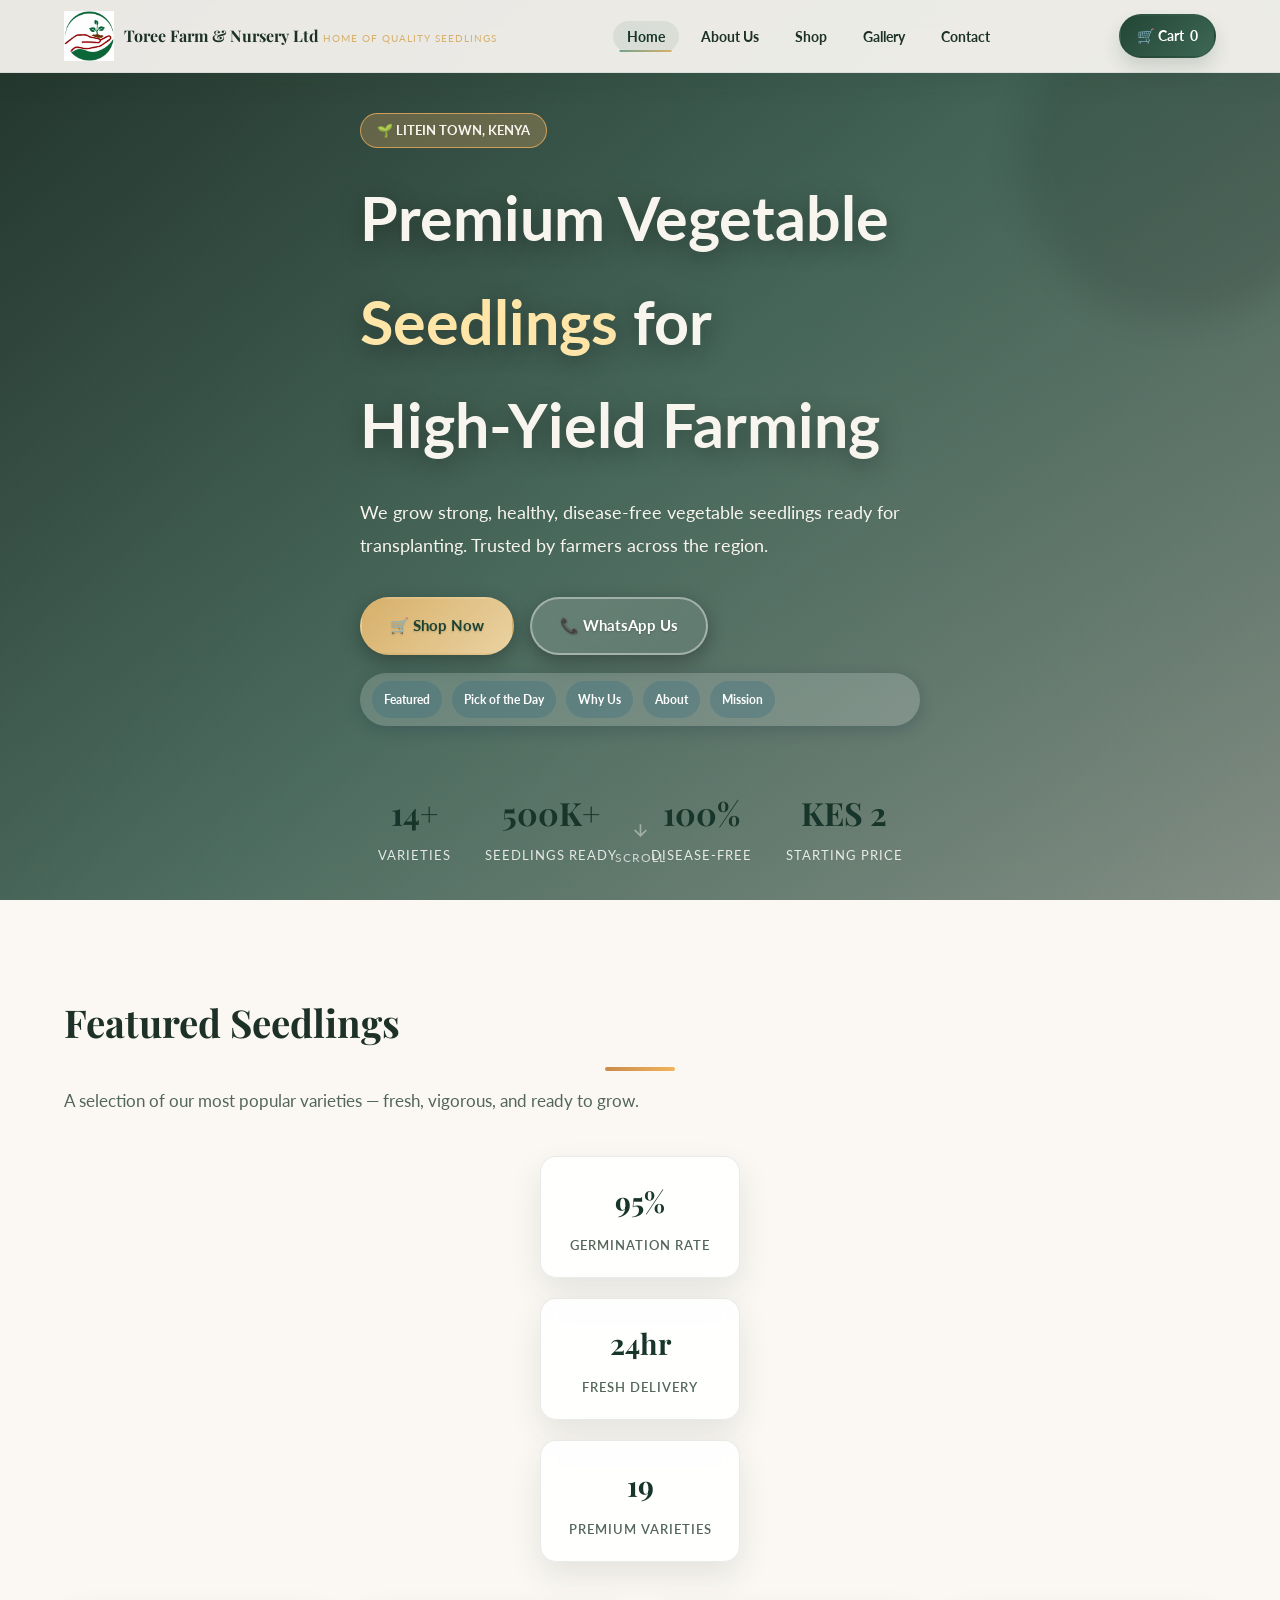
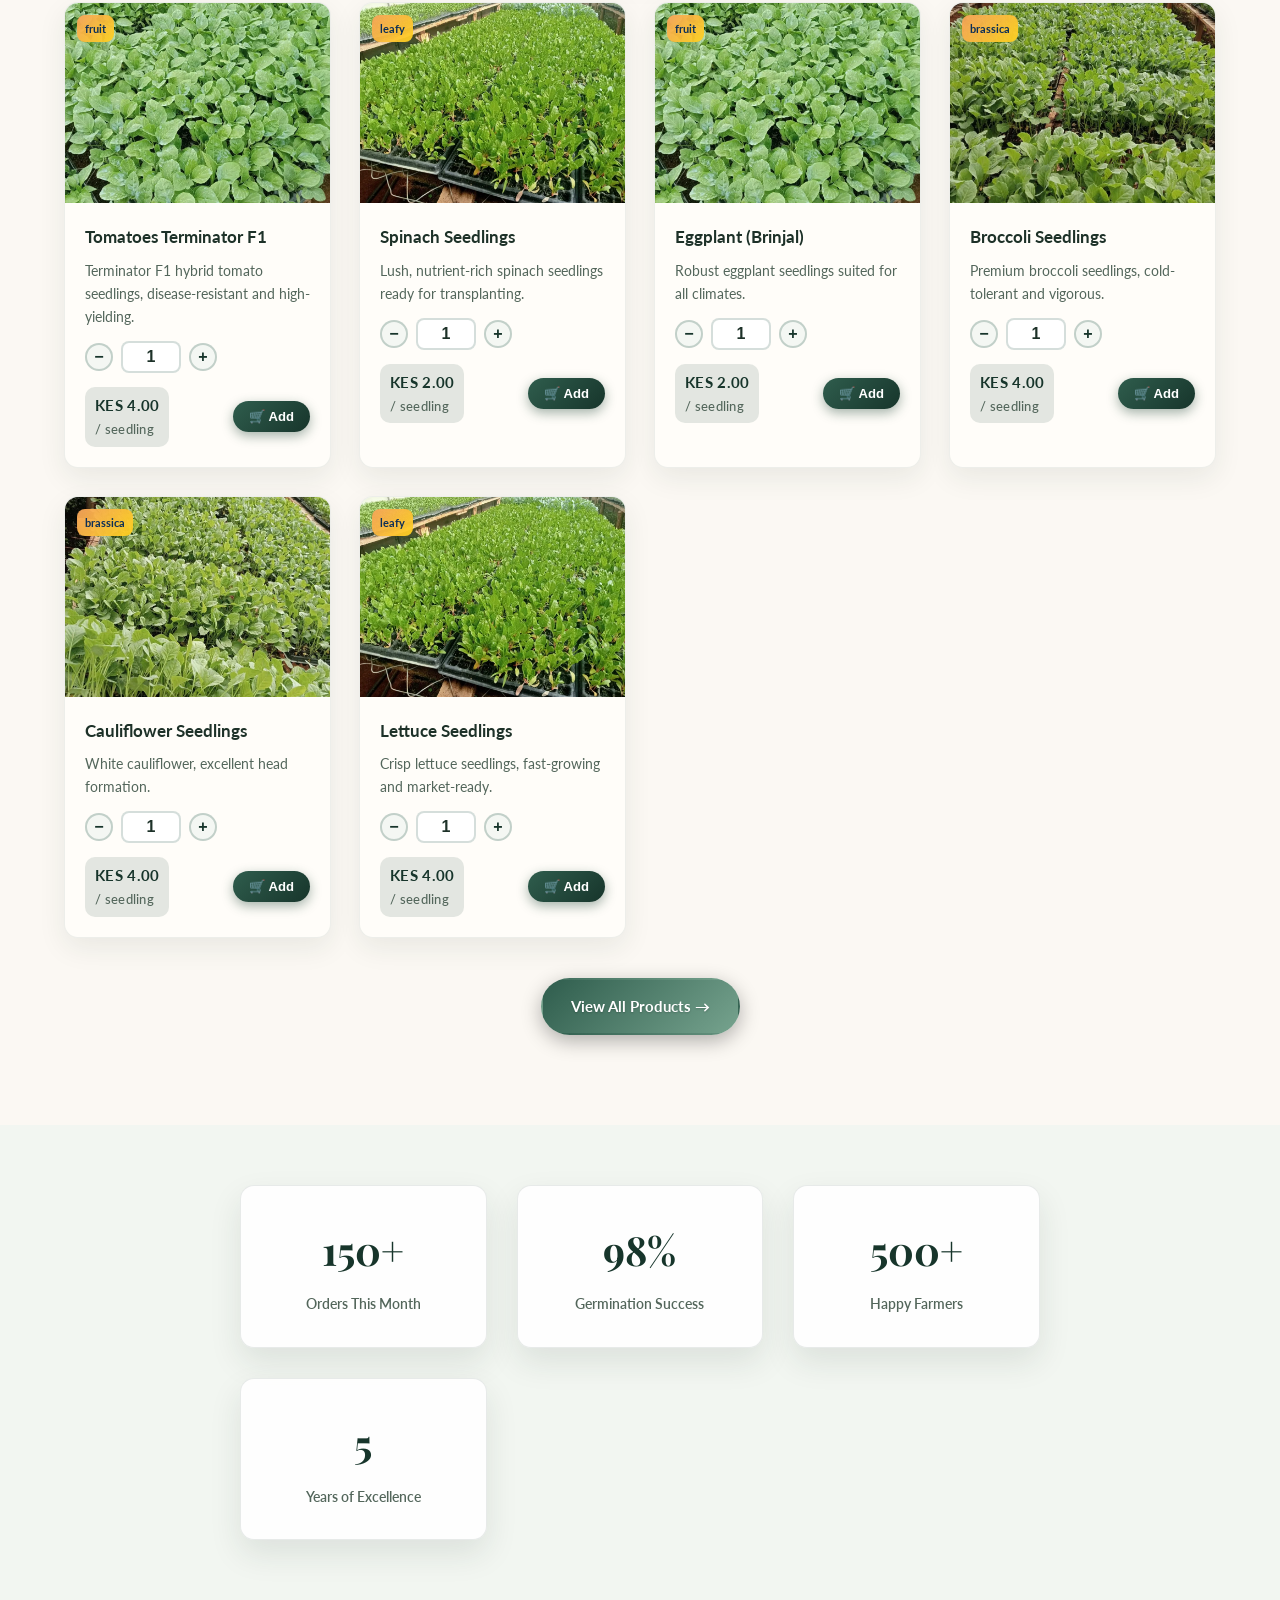
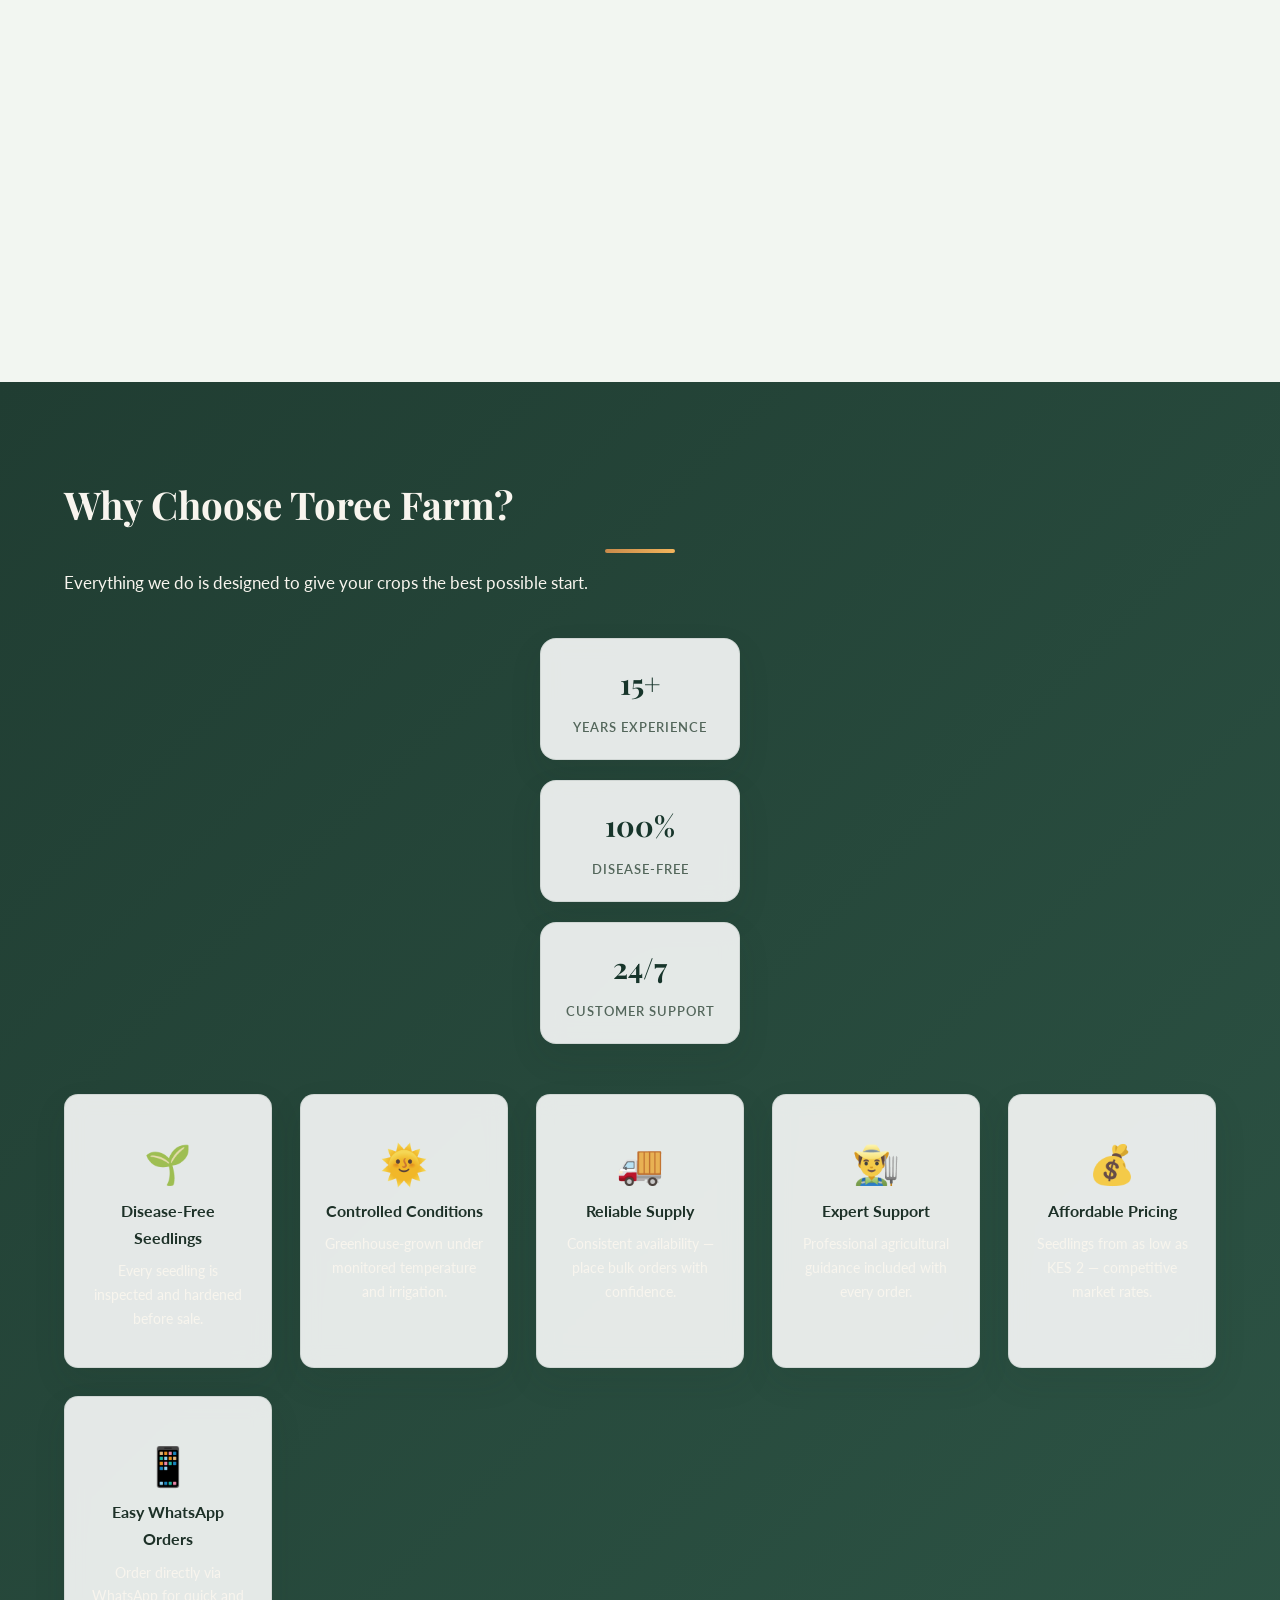
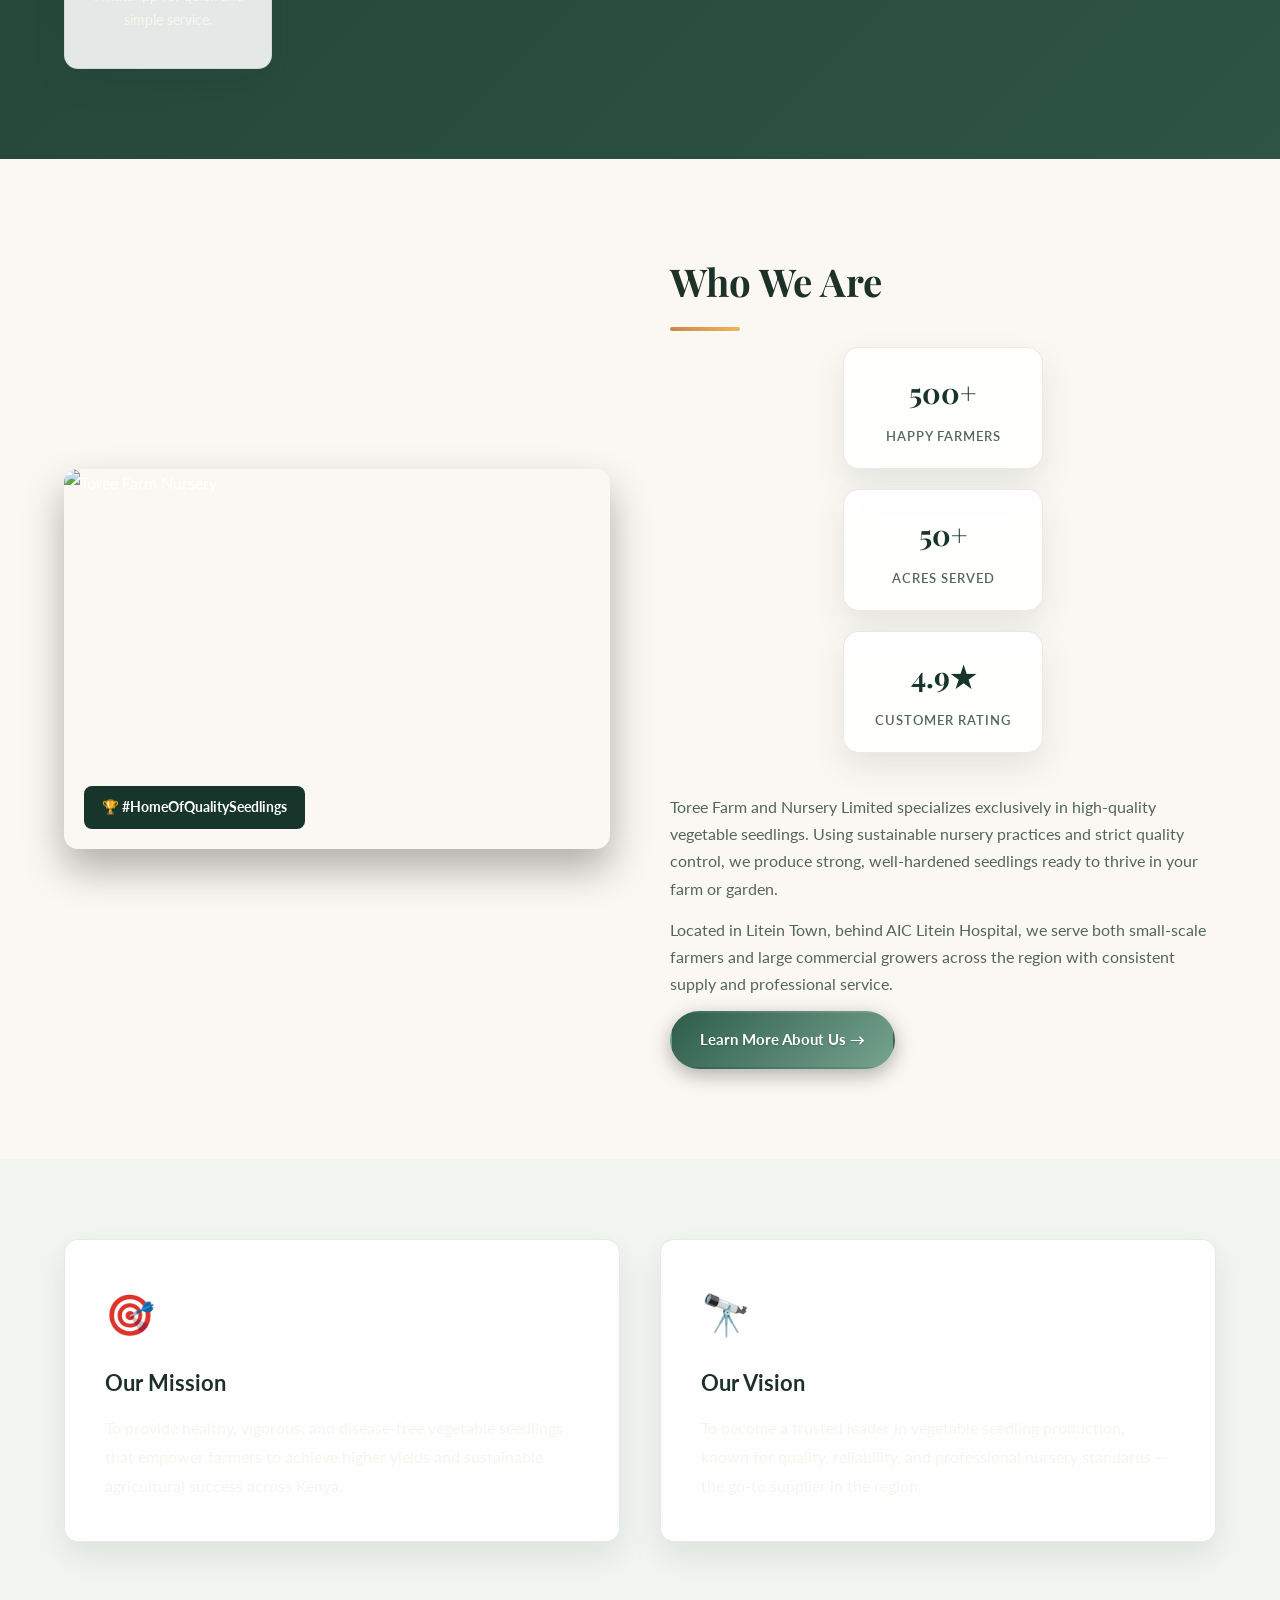
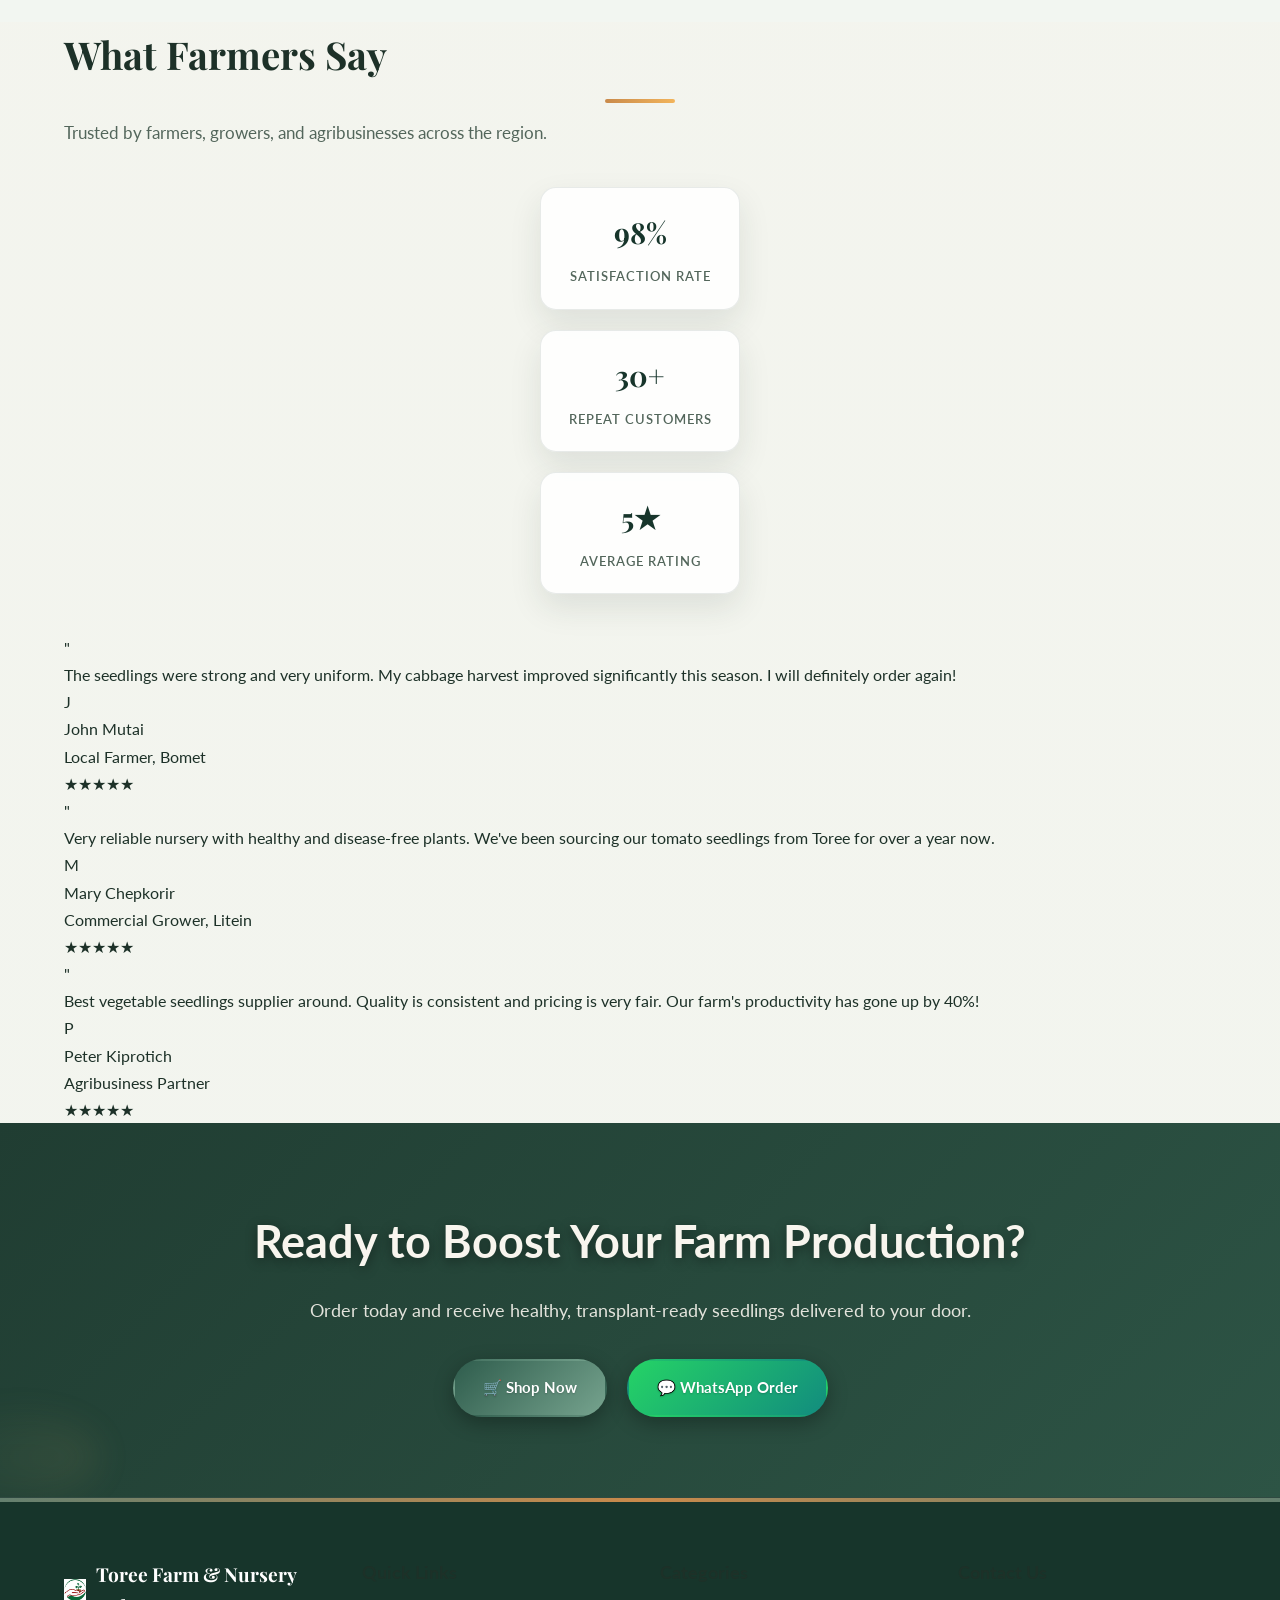
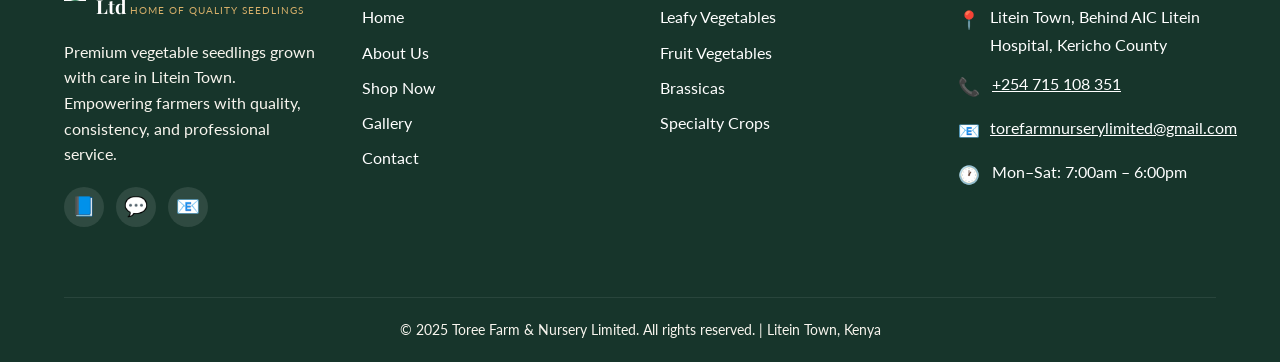
==== commit 6fdb6d1e: "Fix site paths, stabilize shared scripts, and refresh UI contrast" ====
--- a/index.html
+++ b/index.html
@@ -10,7 +10,7 @@
   <meta name="apple-mobile-web-app-status-bar-style" content="default">
   <meta name="apple-mobile-web-app-title" content="Toree Farm">
   <link rel="manifest" href="manifest.json">
-  <link rel="apple-touch-icon" href="images/icons/icon-192x192.png">
+  <link rel="apple-touch-icon" href="images/raw/logo-icon.png">
   <link rel="stylesheet" href="css/style.css">
   <link rel="icon" href="images/optimized/logo-icon-640.webp" type="image/webp">
 </head>
--- a/css/style.css
+++ b/css/style.css
@@ -1074,3 +1074,372 @@
     align-self: flex-end;
   }
 }
+
+/* ========================================
+   2026 UI Refresh Overrides
+   Calmer backgrounds, stronger contrast, cleaner cards
+   ======================================== */
+
+:root {
+  --c-dark: #17352b;
+  --c-mid: #315847;
+  --c-light: #64806f;
+  --c-soft: #eef4ef;
+  --green-dark: #17352b;
+  --green-mid: #2f5d4d;
+  --green-light: #76a38e;
+  --green-pale: #e9f1eb;
+  --earth-brown: #8f6a47;
+  --earth-tan: #dfcfbd;
+  --earth-cream: #f5efe6;
+  --c-warm: #c98a4b;
+  --c-warm-soft: #f4dec3;
+  --gold: #d7b06a;
+  --gold-light: #ead2a1;
+  --bg-gradient: linear-gradient(180deg, #f7f2ea 0%, #f2f5ef 100%);
+  --bg-gradient-warm: linear-gradient(135deg, #f6efe5 0%, #edf4ee 100%);
+  --bg-gradient-earth: linear-gradient(135deg, #f5efe6 0%, #e8ddd0 100%);
+  --text-dark: #1d3128;
+  --text-mid: #53665b;
+  --text-light: #73857a;
+  --white: #ffffff;
+  --off-white: #fbf8f3;
+  --dark-bg: #1f3f33;
+  --darker-bg: #163228;
+  --shadow: 0 14px 32px rgba(31, 46, 39, 0.10);
+  --shadow-glass: 0 18px 44px rgba(31, 46, 39, 0.14);
+}
+
+body {
+  color: var(--text-dark);
+  background: var(--bg-gradient);
+}
+
+.agricultural-elements {
+  display: none;
+}
+
+.accent-blob {
+  opacity: 0.10;
+  filter: blur(18px);
+}
+
+.navbar {
+  background: rgba(251, 248, 243, 0.92);
+  border-bottom: 1px solid rgba(32, 63, 51, 0.08);
+  box-shadow: 0 10px 24px rgba(29, 49, 40, 0.08);
+}
+
+.nav-logo-text .name,
+.nav-links a,
+.hamburger span {
+  color: var(--text-dark);
+}
+
+.nav-links a:hover,
+.nav-links a.active {
+  color: var(--green-dark);
+  background: rgba(49, 88, 71, 0.09);
+}
+
+.nav-cart-btn {
+  color: #fff !important;
+  background: linear-gradient(135deg, #234636, #3d6756);
+  border-color: rgba(35, 70, 54, 0.18);
+  box-shadow: 0 10px 18px rgba(35, 70, 54, 0.16);
+}
+
+.hero,
+.page-hero,
+.gallery-section,
+.buy-cta,
+.why-us,
+.cta-banner,
+.mission-vision,
+.pickup {
+  position: relative;
+}
+
+.hero {
+  background: linear-gradient(180deg, rgba(24, 49, 39, 0.72), rgba(24, 49, 39, 0.58));
+}
+
+.hero-bg {
+  filter: brightness(0.42) saturate(0.9);
+}
+
+.hero-overlay {
+  background: linear-gradient(135deg, rgba(19, 37, 29, 0.78), rgba(47, 93, 77, 0.56), rgba(245, 239, 230, 0.10));
+}
+
+.page-hero {
+  background: linear-gradient(135deg, #234636, #315847);
+}
+
+.page-hero::before {
+  opacity: 0.14;
+}
+
+.featured,
+.products-section,
+.filter-section,
+.contact-section,
+.gallery-section,
+.about-snap,
+.mission-vision,
+.buy-cta,
+.cta-banner,
+.pickup,
+.testimonials,
+.social-proof-section,
+.dashboard-content,
+.blog-content {
+  background-image: none !important;
+}
+
+.featured,
+.products-section,
+.filter-section,
+.contact-section,
+.about-snap,
+.dashboard-content,
+.blog-content {
+  background: var(--off-white) !important;
+}
+
+.social-proof-section,
+.pickup,
+.mission-vision {
+  background: #f2f6f1 !important;
+}
+
+.why-us,
+.gallery-section,
+.buy-cta,
+.cta-banner {
+  background: linear-gradient(135deg, #203d32, #2d5445) !important;
+}
+
+.section-title,
+.about-snap-text .section-title,
+.product-body h3,
+.shop-header,
+.filter-sidebar h3,
+.filter-group h4,
+.contact-info-card h4,
+.contact-form-panel h3,
+.footer-col h4,
+.blog-text h2,
+.dashboard-card h3,
+.dashboard-card h4 {
+  color: var(--text-dark);
+}
+
+.hero h1,
+.hero p,
+.hero-badge,
+.page-hero h1,
+.page-hero p,
+.why-us .section-title,
+.why-us .section-subtitle,
+.why-card h4,
+.why-card p,
+.mv-card h3,
+.mv-card p,
+.cta-banner h2,
+.cta-banner p,
+.buy-cta h2,
+.buy-cta p,
+.gallery-section .section-title,
+.gallery-section .section-subtitle,
+.gallery-filter-btn,
+.stat-item .stat-number,
+.stat-item .stat-label,
+.footer-brand p,
+footer,
+footer p,
+footer a {
+  color: #f8f5ee;
+}
+
+.section-subtitle,
+.product-body p,
+.about-snap-text p,
+.contact-info-card p,
+.dashboard-card p,
+.blog-text p,
+.tip-content p,
+.support-link p {
+  color: var(--text-mid);
+}
+
+.pedestal-stat,
+.mv-card,
+.why-card,
+.stat-item,
+.filter-sidebar,
+.weather-widget,
+.contact-info-card,
+.contact-form-panel,
+.cart-items-panel,
+.cart-summary-panel,
+.dashboard-card,
+.blog-post,
+.proof-item,
+.pickup-card {
+  background: rgba(255, 255, 255, 0.88) !important;
+  border: 1px solid rgba(31, 63, 51, 0.10) !important;
+  box-shadow: var(--shadow) !important;
+  backdrop-filter: blur(10px);
+}
+
+.mv-card h3,
+.why-card h4,
+.pickup-card h3,
+.pickup-card p,
+.pickup-card .pickup-price,
+.stat-item .stat-number,
+.stat-item .stat-label {
+  color: var(--text-dark) !important;
+}
+
+.proof-item,
+.feature,
+.weather-widget h4,
+.weather-main .temp,
+.weather-main .condition,
+.planting-advice p,
+.gallery-filter-btn.active {
+  color: var(--text-dark);
+}
+
+.proof-number,
+.hero-stat .num,
+.pedestal-stat .stat-num,
+.achievement-number,
+.metric-value {
+  color: var(--green-dark) !important;
+}
+
+.product-card,
+.wishlist-item,
+.order-item,
+.tip-item,
+.metric,
+.support-link {
+  background: #fffdf9;
+  border: 1px solid rgba(31, 63, 51, 0.08);
+  box-shadow: 0 10px 28px rgba(29, 49, 40, 0.08);
+}
+
+.product-card::after,
+.hero::before,
+.mv-card::before,
+.why-card::before,
+.pickup-card::after {
+  display: none;
+}
+
+.product-card:hover,
+.why-card:hover,
+.mv-card:hover,
+.pickup-card:hover,
+.blog-post:hover,
+.dashboard-card:hover {
+  transform: translateY(-6px);
+  box-shadow: 0 18px 36px rgba(29, 49, 40, 0.12) !important;
+}
+
+.product-img {
+  background: #edf3ee;
+}
+
+.product-body,
+.modal-body,
+.cart-item-name,
+.cart-item-price,
+.summary-row,
+.summary-total,
+.wishlist-item h4,
+.wishlist-item p {
+  color: var(--text-dark);
+}
+
+.qty-btn {
+  color: var(--green-dark);
+  background: #f4f7f3;
+  border-color: rgba(47, 93, 77, 0.25);
+}
+
+.qty-btn:hover {
+  background: var(--green-mid);
+  color: #fff;
+}
+
+.qty-input,
+.sort-select,
+.search-bar input,
+#calc-area,
+#calc-crop,
+#calc-density,
+.modal-qty .qty-input {
+  background: #fff;
+  color: var(--text-dark);
+  border-color: rgba(47, 93, 77, 0.20);
+}
+
+.sort-select {
+  color: var(--text-dark);
+  background: #fff;
+}
+
+.product-count,
+.shop-header p,
+.breadcrumb a,
+.breadcrumb span {
+  color: var(--text-dark);
+}
+
+.gallery-filter-btn {
+  background: rgba(255, 255, 255, 0.10);
+  border-color: rgba(255, 255, 255, 0.18);
+}
+
+.gallery-filter-btn:hover {
+  background: rgba(255, 255, 255, 0.18);
+}
+
+.contact-icon,
+.mv-icon,
+.why-icon,
+.feature .icon,
+.tip-icon,
+.support-icon {
+  filter: saturate(0.8);
+}
+
+footer {
+  background: #17352b;
+  color: #f8f5ee;
+}
+
+.footer-bottom {
+  border-top: 1px solid rgba(255, 255, 255, 0.08);
+}
+
+@media (max-width: 768px) {
+  .navbar {
+    background: rgba(251, 248, 243, 0.96);
+  }
+
+  .nav-links {
+    background: rgba(251, 248, 243, 0.98);
+    border: 1px solid rgba(31, 63, 51, 0.08);
+    box-shadow: 0 12px 30px rgba(29, 49, 40, 0.10);
+  }
+
+  .hero,
+  .page-hero {
+    padding-top: 110px;
+  }
+}
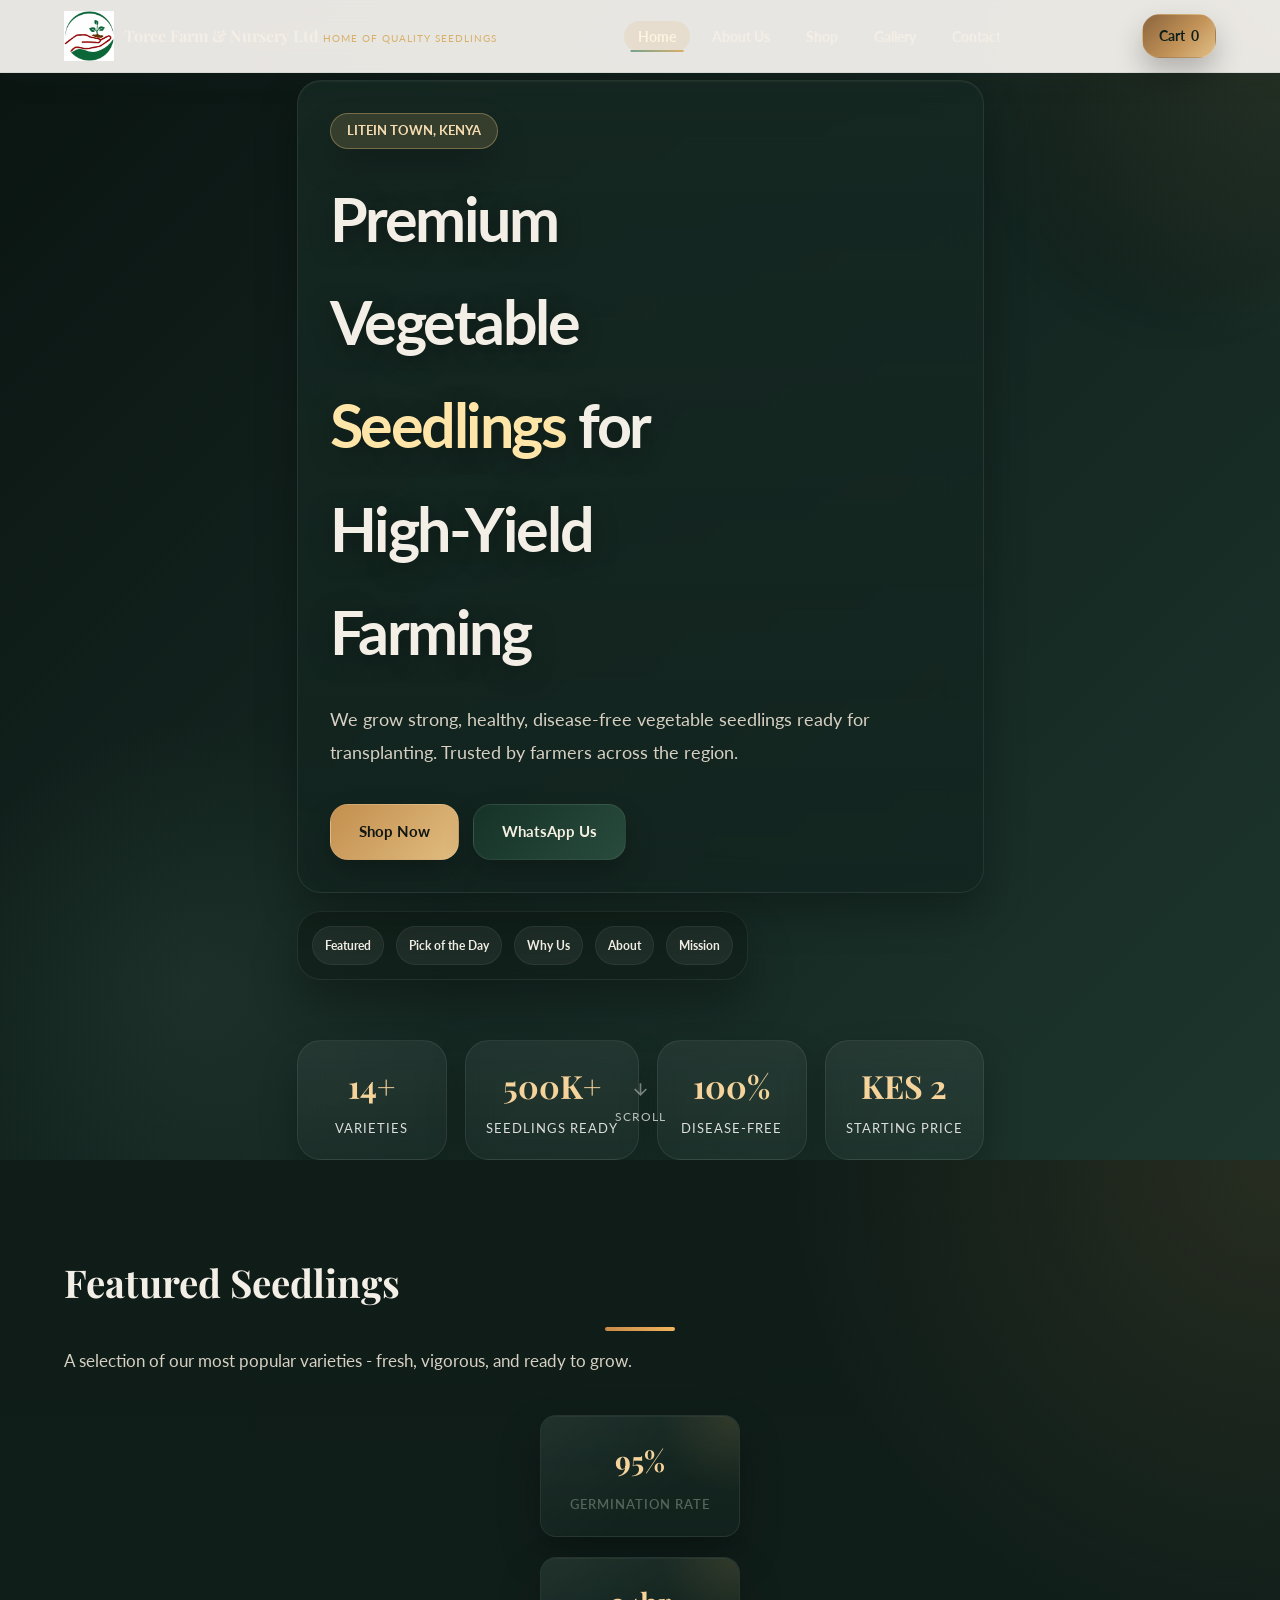
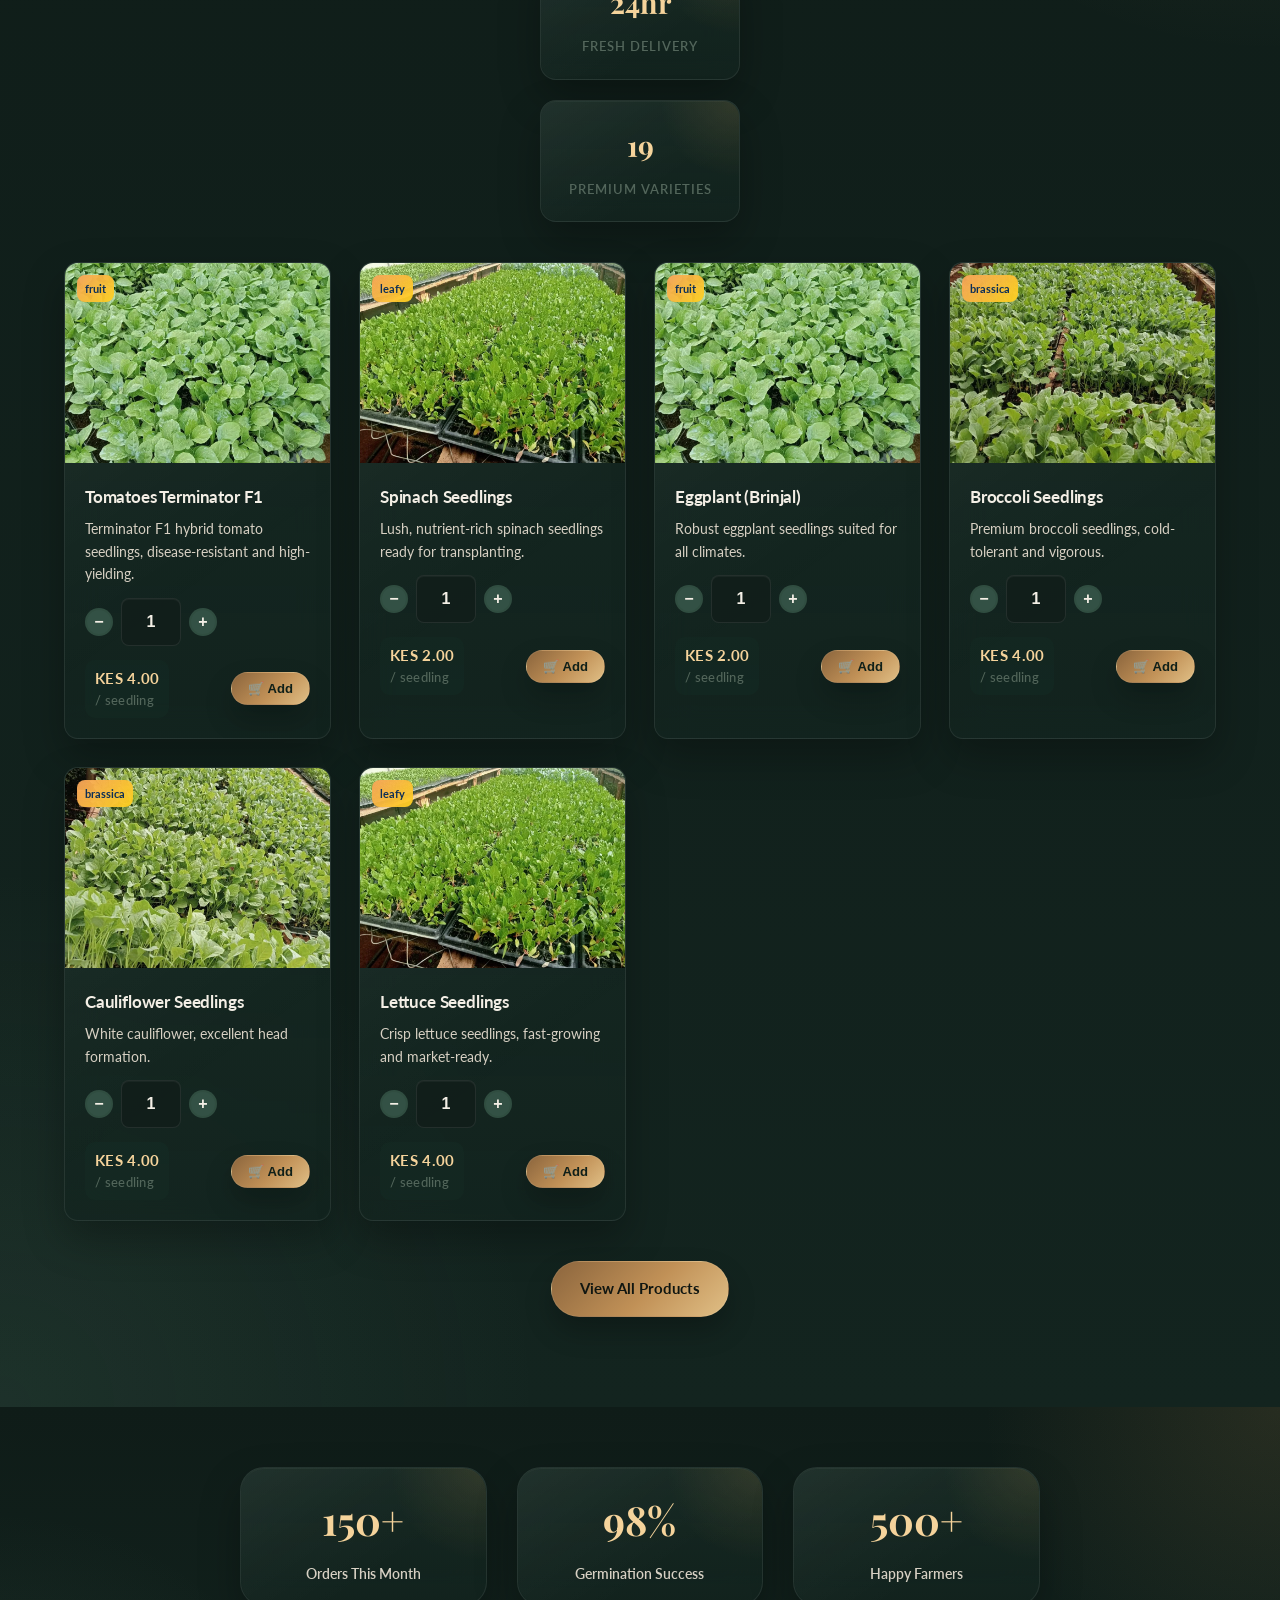
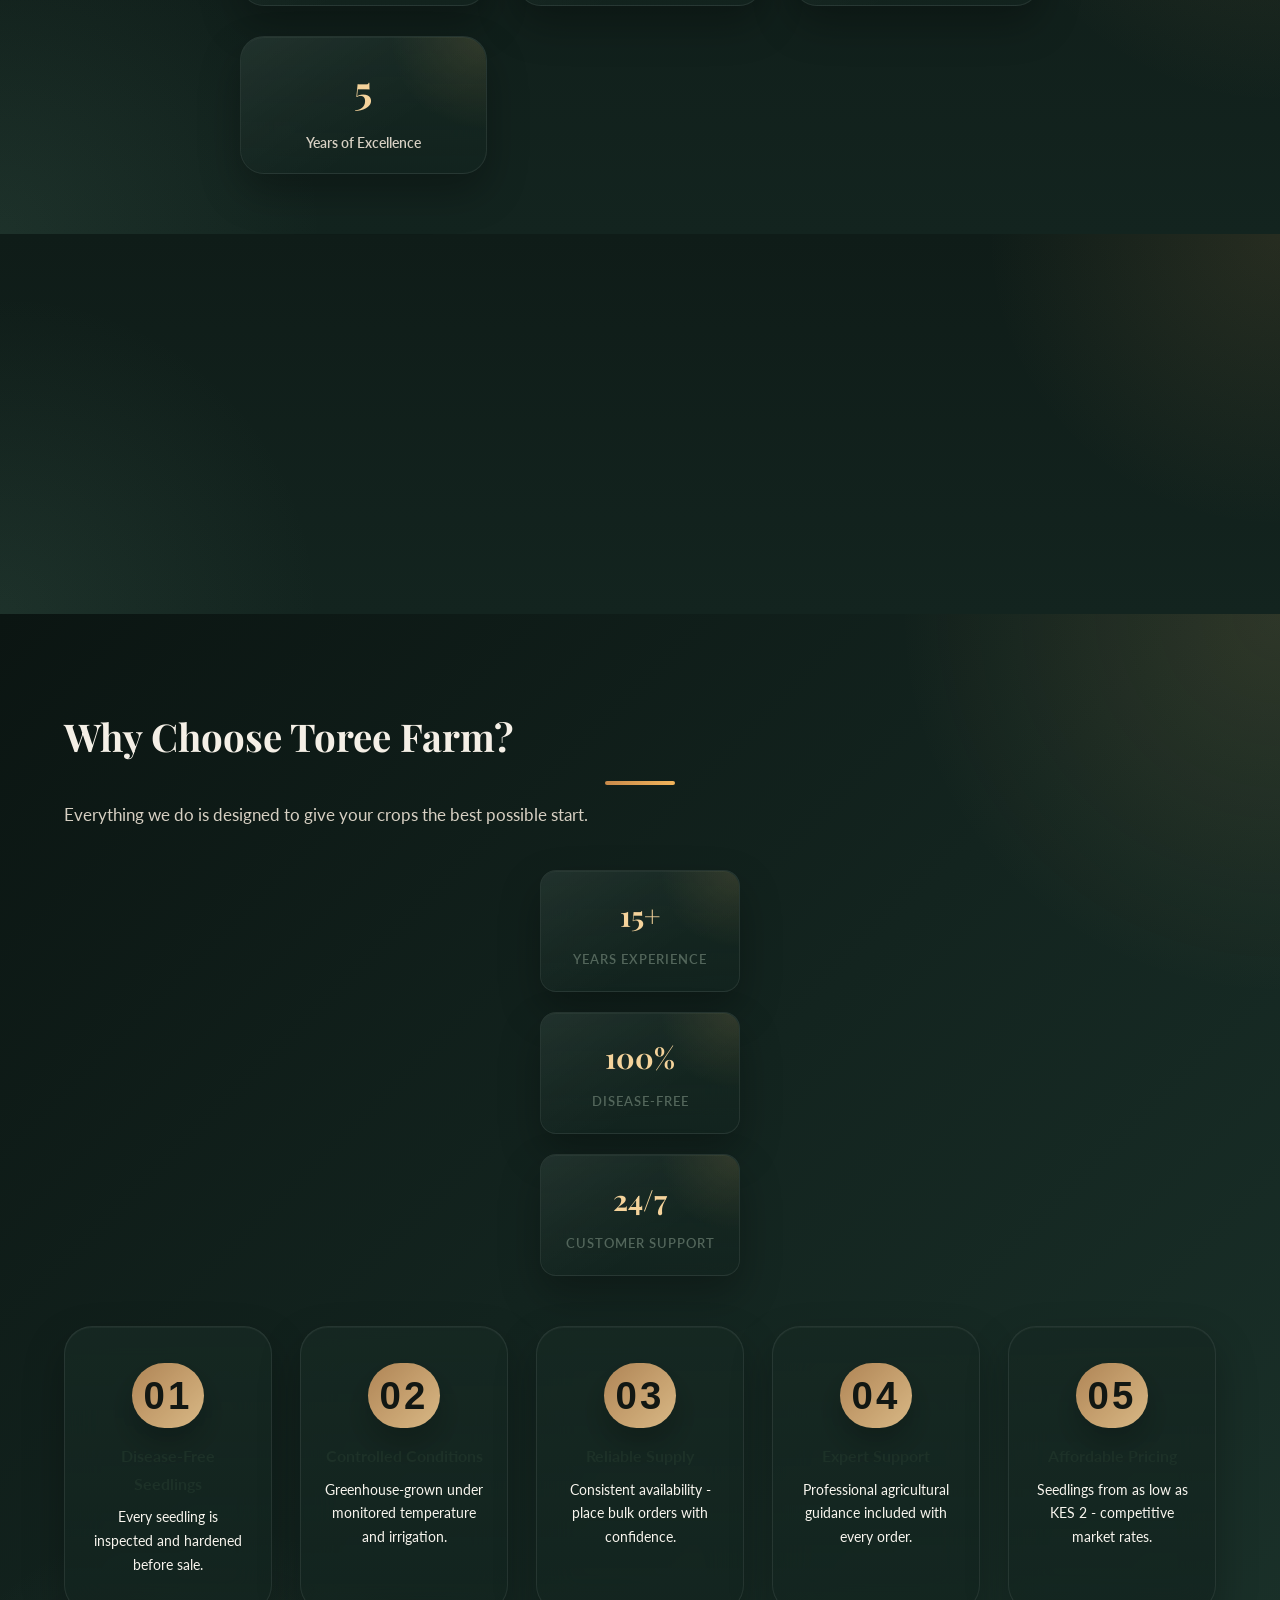
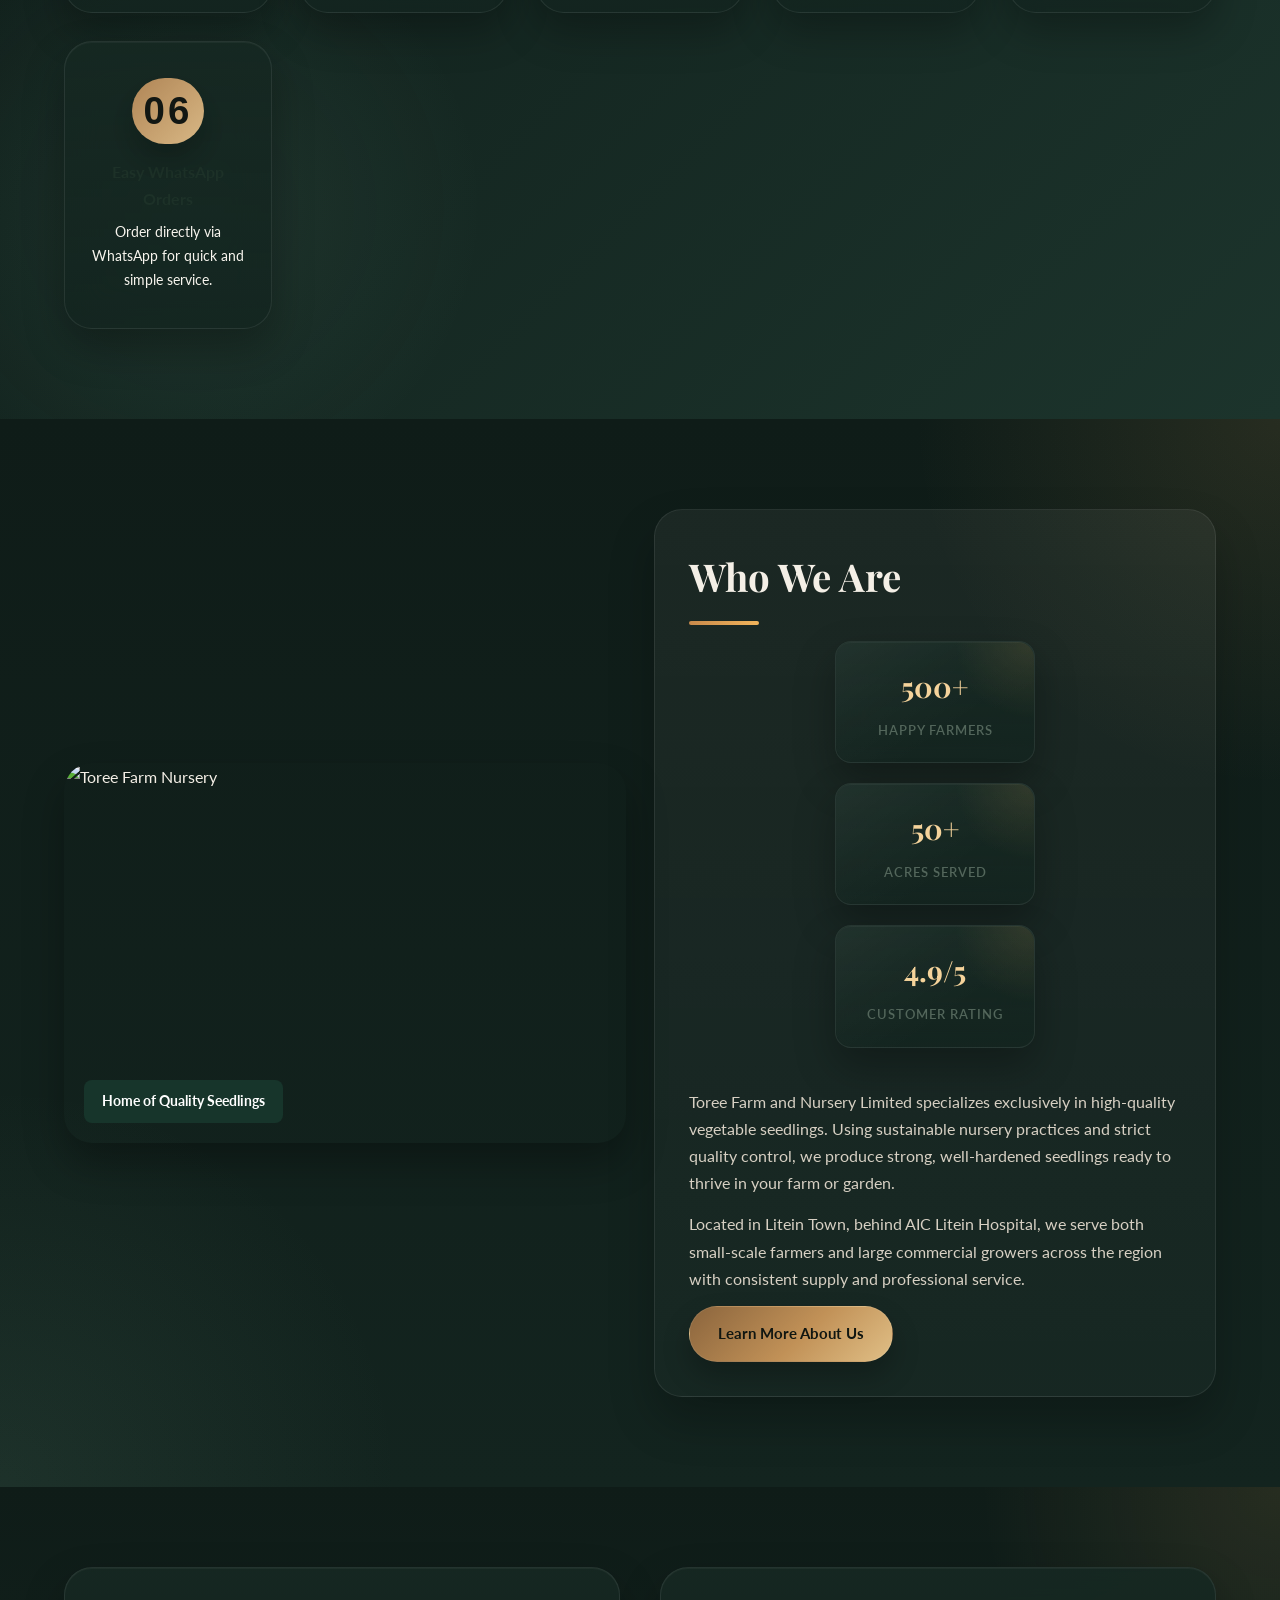
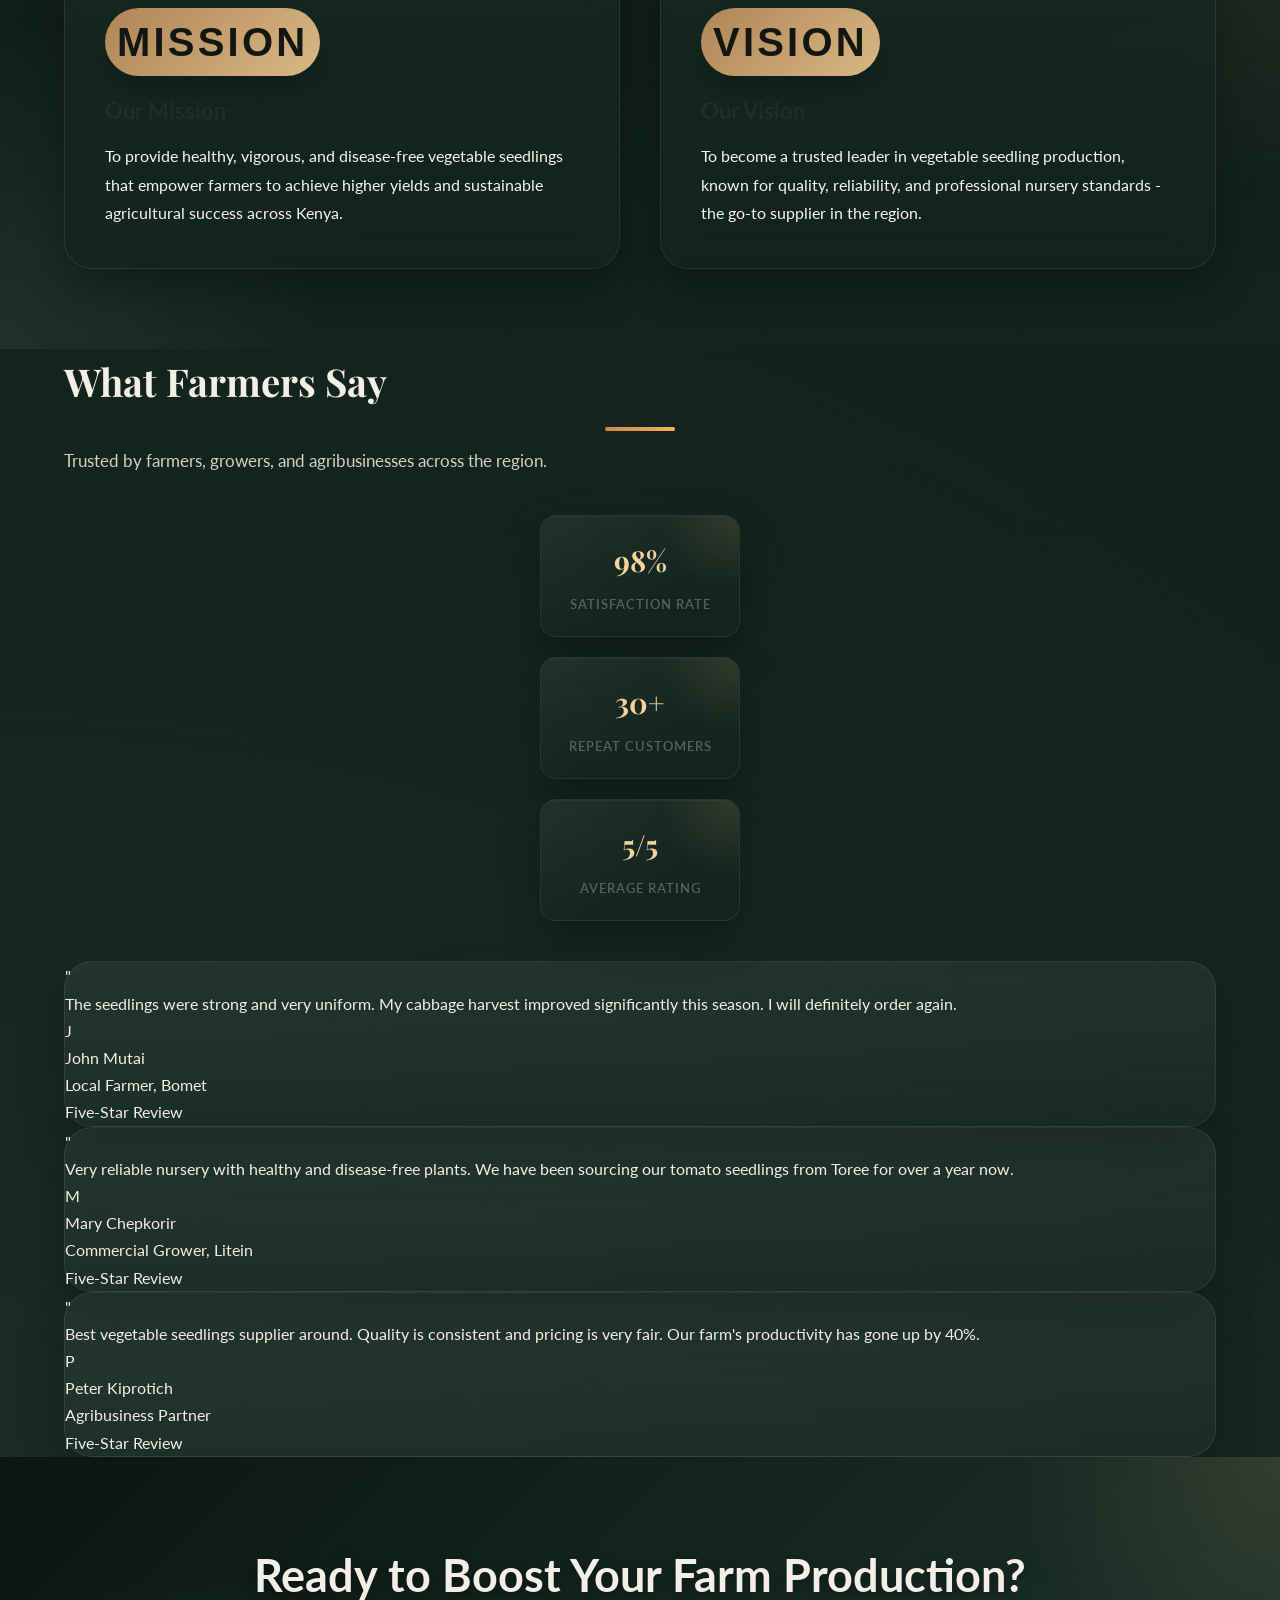
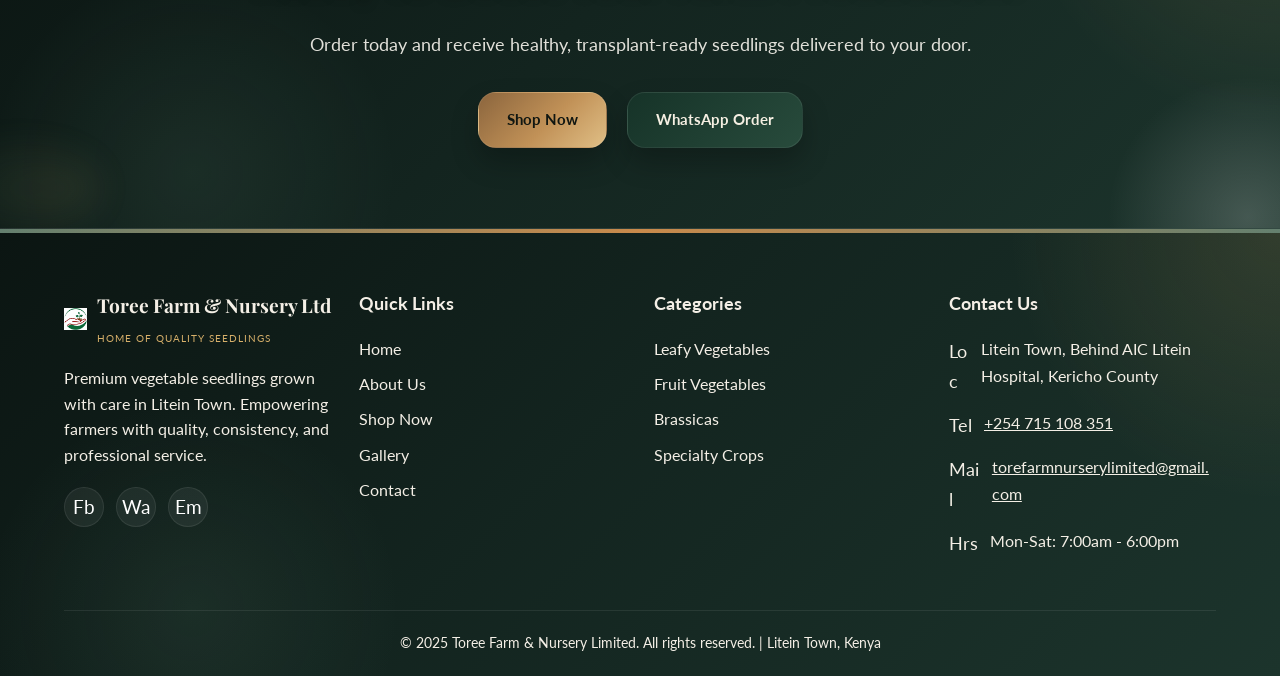
==== commit 310c9718: "Refresh homepage, gallery, and contact experience" ====
--- a/index.html
+++ b/index.html
@@ -1,9 +1,9 @@
-<!DOCTYPE html>
+﻿<!DOCTYPE html>
 <html lang="en">
 <head>
   <meta charset="UTF-8">
   <meta name="viewport" content="width=device-width, initial-scale=1.0">
-  <title>Toree Farm & Nursery Ltd – Premium Vegetable Seedlings</title>
+  <title>Toree Farm & Nursery Ltd - Premium Vegetable Seedlings</title>
   <meta name="description" content="Premium vegetable seedlings for high-yield farming. Based in Litein Town, Kenya. Order via WhatsApp.">
   <meta name="theme-color" content="#4a7c59">
   <meta name="apple-mobile-web-app-capable" content="yes">
@@ -14,14 +14,14 @@
   <link rel="stylesheet" href="css/style.css">
   <link rel="icon" href="images/optimized/logo-icon-640.webp" type="image/webp">
 </head>
-  <body>
-    <!-- Agricultural floating elements -->
-    <div class="agricultural-elements">
-      <div class="leaf">🍃</div>
-      <div class="leaf">🌿</div>
-      <div class="leaf">🌱</div>
-      <div class="leaf">🌾</div>
-    </div>  <!-- NAVBAR -->
+<body>
+  <div class="agricultural-elements" aria-hidden="true">
+    <div class="leaf">*</div>
+    <div class="leaf">*</div>
+    <div class="leaf">*</div>
+    <div class="leaf">*</div>
+  </div>
+
   <nav class="navbar">
     <div class="container nav-inner">
       <a href="index.html" class="nav-logo">
@@ -42,10 +42,7 @@
         <li><a href="pages/contact.html">Contact</a></li>
       </ul>
       <div style="display:flex; gap:10px; align-items:center">
-        <a href="pages/cart.html" class="nav-cart-btn">
-          🛒 Cart
-          <span class="cart-badge">0</span>
-        </a>
+        <a href="pages/cart.html" class="nav-cart-btn">Cart <span class="cart-badge">0</span></a>
         <button class="hamburger" aria-label="Menu">
           <span></span><span></span><span></span>
         </button>
@@ -53,18 +50,17 @@
     </div>
   </nav>
 
-  <!-- HERO -->
   <section class="hero">
     <div class="hero-bg"></div>
     <div class="hero-overlay"></div>
     <div class="container" style="padding-top: 80px;">
       <div class="hero-content" data-animate="fade-scale" data-animate-delay="0.05">
-        <div class="hero-badge">🌱 Litein Town, Kenya</div>
+        <div class="hero-badge">Litein Town, Kenya</div>
         <h1>Premium Vegetable<br><span>Seedlings</span> for<br>High-Yield Farming</h1>
         <p>We grow strong, healthy, disease-free vegetable seedlings ready for transplanting. Trusted by farmers across the region.</p>
         <div class="hero-buttons">
-          <a href="pages/shop.html" class="btn btn-gold">🛒 Shop Now</a>
-          <a href="https://wa.me/254715108351" class="btn btn-outline" target="_blank">📞 WhatsApp Us</a>
+          <a href="pages/shop.html" class="btn btn-gold">Shop Now</a>
+          <a href="https://wa.me/254715108351" class="btn btn-outline" target="_blank">WhatsApp Us</a>
         </div>
       </div>
       <div class="quick-nav" data-animate="fade-scale" data-animate-delay="0.08">
@@ -74,7 +70,6 @@
         <a href="#about">About</a>
         <a href="#mission">Mission</a>
       </div>
-      <!-- decorative SVG blob -->
       <svg class="accent-blob spin" width="420" height="420" viewBox="0 0 420 420" style="right:-120px;top:-40px;position:absolute;z-index:0;" aria-hidden="true" focusable="false">
         <defs><linearGradient id="g1" x1="0%" x2="100%" y1="0%" y2="100%"><stop stop-color="var(--accent-1)" offset="0%"/><stop stop-color="var(--accent-2)" offset="100%"/></linearGradient></defs>
         <circle cx="200" cy="200" r="160" fill="url(#g1)" />
@@ -92,13 +87,12 @@
     </div>
   </section>
 
-  <!-- FEATURED PRODUCTS -->
   <section class="featured" id="featured">
     <div class="container">
       <div class="section-header" data-animate="fade-scale" data-animate-delay="0.06">
         <h2 class="section-title">Featured Seedlings</h2>
         <div class="gold-line"></div>
-        <p class="section-subtitle">A selection of our most popular varieties — fresh, vigorous, and ready to grow.</p>
+        <p class="section-subtitle">A selection of our most popular varieties - fresh, vigorous, and ready to grow.</p>
         <div class="section-pedestal">
           <div class="pedestal-stat">
             <span class="stat-num">95%</span>
@@ -116,12 +110,11 @@
       </div>
       <div class="products-grid" id="featured-products"></div>
       <div class="view-all-wrap">
-        <a href="pages/shop.html" class="btn btn-primary">View All Products →</a>
-      </div>
-    </div>
-  </section>
-
-  <!-- SOCIAL PROOF -->
+        <a href="pages/shop.html" class="btn btn-primary">View All Products</a>
+      </div>
+    </div>
+  </section>
+
   <section class="social-proof-section">
     <div class="container">
       <div class="social-proof-grid">
@@ -151,7 +144,6 @@
     </div>
   </section>
 
-  <!-- WHY CHOOSE US -->
   <section class="why-us" id="why-us">
     <div class="container">
       <div class="section-header" data-animate="fade-scale" data-animate-delay="0.06">
@@ -174,23 +166,22 @@
         </div>
       </div>
       <div class="why-grid">
-        <div class="why-card" data-animate="fade-scale" data-animate-delay="0.10"><span class="why-icon">🌱</span><h4>Disease-Free Seedlings</h4><p>Every seedling is inspected and hardened before sale.</p></div>
-        <div class="why-card" data-animate="fade-scale" data-animate-delay="0.12"><span class="why-icon">🌞</span><h4>Controlled Conditions</h4><p>Greenhouse-grown under monitored temperature and irrigation.</p></div>
-        <div class="why-card" data-animate="fade-scale" data-animate-delay="0.14"><span class="why-icon">🚚</span><h4>Reliable Supply</h4><p>Consistent availability — place bulk orders with confidence.</p></div>
-        <div class="why-card" data-animate="fade-scale" data-animate-delay="0.16"><span class="why-icon">👨‍🌾</span><h4>Expert Support</h4><p>Professional agricultural guidance included with every order.</p></div>
-        <div class="why-card" data-animate="fade-scale" data-animate-delay="0.18"><span class="why-icon">💰</span><h4>Affordable Pricing</h4><p>Seedlings from as low as KES 2 — competitive market rates.</p></div>
-        <div class="why-card" data-animate="fade-scale" data-animate-delay="0.20"><span class="why-icon">📱</span><h4>Easy WhatsApp Orders</h4><p>Order directly via WhatsApp for quick and simple service.</p></div>
-      </div>
-    </div>
-  </section>
-
-  <!-- ABOUT SNAPSHOT -->
+        <div class="why-card" data-animate="fade-scale" data-animate-delay="0.10"><span class="why-icon">01</span><h4>Disease-Free Seedlings</h4><p>Every seedling is inspected and hardened before sale.</p></div>
+        <div class="why-card" data-animate="fade-scale" data-animate-delay="0.12"><span class="why-icon">02</span><h4>Controlled Conditions</h4><p>Greenhouse-grown under monitored temperature and irrigation.</p></div>
+        <div class="why-card" data-animate="fade-scale" data-animate-delay="0.14"><span class="why-icon">03</span><h4>Reliable Supply</h4><p>Consistent availability - place bulk orders with confidence.</p></div>
+        <div class="why-card" data-animate="fade-scale" data-animate-delay="0.16"><span class="why-icon">04</span><h4>Expert Support</h4><p>Professional agricultural guidance included with every order.</p></div>
+        <div class="why-card" data-animate="fade-scale" data-animate-delay="0.18"><span class="why-icon">05</span><h4>Affordable Pricing</h4><p>Seedlings from as low as KES 2 - competitive market rates.</p></div>
+        <div class="why-card" data-animate="fade-scale" data-animate-delay="0.20"><span class="why-icon">06</span><h4>Easy WhatsApp Orders</h4><p>Order directly via WhatsApp for quick and simple service.</p></div>
+      </div>
+    </div>
+  </section>
+
   <section class="about-snap" id="about">
     <div class="container">
       <div class="about-snap-grid">
         <div class="about-snap-img" data-animate="slide-right" data-animate-delay="0.08">
           <img src="images/spinach.jpg" alt="Toree Farm Nursery">
-          <div class="img-badge">🏆 #HomeOfQualitySeedlings</div>
+          <div class="img-badge">Home of Quality Seedlings</div>
         </div>
         <div class="about-snap-text" data-animate="slide-left" data-animate-delay="0.12">
           <h2 class="section-title">Who We Are</h2>
@@ -205,37 +196,35 @@
               <span class="stat-label">Acres Served</span>
             </div>
             <div class="pedestal-stat">
-              <span class="stat-num">4.9★</span>
+              <span class="stat-num">4.9/5</span>
               <span class="stat-label">Customer Rating</span>
             </div>
           </div>
           <p>Toree Farm and Nursery Limited specializes exclusively in high-quality vegetable seedlings. Using sustainable nursery practices and strict quality control, we produce strong, well-hardened seedlings ready to thrive in your farm or garden.</p>
           <p>Located in Litein Town, behind AIC Litein Hospital, we serve both small-scale farmers and large commercial growers across the region with consistent supply and professional service.</p>
-          <a href="pages/about.html" class="btn btn-primary">Learn More About Us →</a>
-        </div>
-      </div>
-    </div>
-  </section>
-
-  <!-- MISSION & VISION -->
+          <a href="pages/about.html" class="btn btn-primary">Learn More About Us</a>
+        </div>
+      </div>
+    </div>
+  </section>
+
   <section class="mission-vision" id="mission">
     <div class="container">
       <div class="mv-grid">
         <div class="mv-card" data-animate="slide-left" data-animate-delay="0.06">
-          <div class="mv-icon">🎯</div>
+          <div class="mv-icon">Mission</div>
           <h3>Our Mission</h3>
           <p>To provide healthy, vigorous, and disease-free vegetable seedlings that empower farmers to achieve higher yields and sustainable agricultural success across Kenya.</p>
         </div>
         <div class="mv-card" data-animate="slide-right" data-animate-delay="0.08">
-          <div class="mv-icon">🔭</div>
+          <div class="mv-icon">Vision</div>
           <h3>Our Vision</h3>
-          <p>To become a trusted leader in vegetable seedling production, known for quality, reliability, and professional nursery standards — the go-to supplier in the region.</p>
-        </div>
-      </div>
-    </div>
-  </section>
-
-  <!-- TESTIMONIALS -->
+          <p>To become a trusted leader in vegetable seedling production, known for quality, reliability, and professional nursery standards - the go-to supplier in the region.</p>
+        </div>
+      </div>
+    </div>
+  </section>
+
   <section class="testimonials" id="testimonials">
     <div class="container">
       <div class="section-header fade-in">
@@ -252,63 +241,61 @@
             <span class="stat-label">Repeat Customers</span>
           </div>
           <div class="pedestal-stat">
-            <span class="stat-num">5★</span>
+            <span class="stat-num">5/5</span>
             <span class="stat-label">Average Rating</span>
           </div>
         </div>
       </div>
       <div class="testi-grid">
         <div class="testi-card" data-animate="slide-left" data-animate-delay="0.08">
-          <div class="testi-quote">"</div>
-          <p>The seedlings were strong and very uniform. My cabbage harvest improved significantly this season. I will definitely order again!</p>
+          <div class="testi-quote">&quot;</div>
+          <p>The seedlings were strong and very uniform. My cabbage harvest improved significantly this season. I will definitely order again.</p>
           <div class="testi-author">
             <div class="testi-avatar">J</div>
             <div>
               <div class="testi-name">John Mutai</div>
               <div class="testi-role">Local Farmer, Bomet</div>
-              <div class="testi-stars">★★★★★</div>
+              <div class="testi-stars">Five-Star Review</div>
             </div>
           </div>
         </div>
         <div class="testi-card" data-animate="fade-scale" data-animate-delay="0.12">
-          <div class="testi-quote">"</div>
-          <p>Very reliable nursery with healthy and disease-free plants. We've been sourcing our tomato seedlings from Toree for over a year now.</p>
+          <div class="testi-quote">&quot;</div>
+          <p>Very reliable nursery with healthy and disease-free plants. We have been sourcing our tomato seedlings from Toree for over a year now.</p>
           <div class="testi-author">
             <div class="testi-avatar">M</div>
             <div>
               <div class="testi-name">Mary Chepkorir</div>
               <div class="testi-role">Commercial Grower, Litein</div>
-              <div class="testi-stars">★★★★★</div>
+              <div class="testi-stars">Five-Star Review</div>
             </div>
           </div>
         </div>
         <div class="testi-card" data-animate="slide-right" data-animate-delay="0.14">
-          <div class="testi-quote">"</div>
-          <p>Best vegetable seedlings supplier around. Quality is consistent and pricing is very fair. Our farm's productivity has gone up by 40%!</p>
+          <div class="testi-quote">&quot;</div>
+          <p>Best vegetable seedlings supplier around. Quality is consistent and pricing is very fair. Our farm's productivity has gone up by 40%.</p>
           <div class="testi-author">
             <div class="testi-avatar">P</div>
             <div>
               <div class="testi-name">Peter Kiprotich</div>
               <div class="testi-role">Agribusiness Partner</div>
-              <div class="testi-stars">★★★★★</div>
-            </div>
-          </div>
-        </div>
-      </div>
-    </div>
-  </section>
-
-  <!-- CTA BANNER -->
+              <div class="testi-stars">Five-Star Review</div>
+            </div>
+          </div>
+        </div>
+      </div>
+    </div>
+  </section>
+
   <section class="cta-banner" data-animate="fade-scale" data-animate-delay="0.05">
     <div class="container">
       <h2>Ready to Boost Your Farm Production?</h2>
       <p>Order today and receive healthy, transplant-ready seedlings delivered to your door.</p>
       <div class="cta-buttons">
-        <a href="pages/shop.html" class="btn btn-primary">🛒 Shop Now</a>
-        <a href="https://wa.me/254715108351?text=Hello%20Toree%20Farm!%20I%20would%20like%20to%20place%20an%20order." target="_blank" class="btn btn-whatsapp">💬 WhatsApp Order</a>
-      </div>
-    </div>
-    <!-- subtle leaf accent -->
+        <a href="pages/shop.html" class="btn btn-primary">Shop Now</a>
+        <a href="https://wa.me/254715108351?text=Hello%20Toree%20Farm!%20I%20would%20like%20to%20place%20an%20order." target="_blank" class="btn btn-whatsapp">WhatsApp Order</a>
+      </div>
+    </div>
     <svg width="220" height="120" viewBox="0 0 220 120" class="accent-blob" style="left:-40px;bottom:-20px;" aria-hidden="true" focusable="false">
       <defs>
         <linearGradient id="g2" x1="0%" x2="100%"><stop offset="0%" stop-color="var(--green-mid)"/><stop offset="100%" stop-color="var(--gold)"/></linearGradient>
@@ -317,7 +304,6 @@
     </svg>
   </section>
 
-  <!-- FOOTER -->
   <footer>
     <div class="container">
       <div class="footer-grid">
@@ -334,9 +320,9 @@
           </a>
           <p>Premium vegetable seedlings grown with care in Litein Town. Empowering farmers with quality, consistency, and professional service.</p>
           <div class="footer-social">
-            <a href="https://facebook.com" class="social-link" target="_blank">📘</a>
-            <a href="https://wa.me/254715108351" class="social-link" target="_blank">💬</a>
-            <a href="mailto:torefarmnurserylimited@gmail.com" class="social-link">📧</a>
+            <a href="https://facebook.com" class="social-link" target="_blank">Fb</a>
+            <a href="https://wa.me/254715108351" class="social-link" target="_blank">Wa</a>
+            <a href="mailto:torefarmnurserylimited@gmail.com" class="social-link">Em</a>
           </div>
         </div>
         <div class="footer-col">
@@ -360,14 +346,14 @@
         </div>
         <div class="footer-col">
           <h4>Contact Us</h4>
-          <div class="footer-contact-item"><span class="icon">📍</span><span>Litein Town, Behind AIC Litein Hospital, Kericho County</span></div>
-          <div class="footer-contact-item"><span class="icon">📞</span><a href="tel:+254715108351">+254 715 108 351</a></div>
-          <div class="footer-contact-item"><span class="icon">📧</span><a href="mailto:torefarmnurserylimited@gmail.com">torefarmnurserylimited@gmail.com</a></div>
-          <div class="footer-contact-item"><span class="icon">🕐</span><span>Mon–Sat: 7:00am – 6:00pm</span></div>
+          <div class="footer-contact-item"><span class="icon">Loc</span><span>Litein Town, Behind AIC Litein Hospital, Kericho County</span></div>
+          <div class="footer-contact-item"><span class="icon">Tel</span><a href="tel:+254715108351">+254 715 108 351</a></div>
+          <div class="footer-contact-item"><span class="icon">Mail</span><a href="mailto:torefarmnurserylimited@gmail.com">torefarmnurserylimited@gmail.com</a></div>
+          <div class="footer-contact-item"><span class="icon">Hrs</span><span>Mon-Sat: 7:00am - 6:00pm</span></div>
         </div>
       </div>
       <div class="footer-bottom">
-        <p>© 2025 Toree Farm & Nursery Limited. All rights reserved. | Litein Town, Kenya</p>
+        <p>&copy; 2025 Toree Farm & Nursery Limited. All rights reserved. | Litein Town, Kenya</p>
       </div>
     </div>
   </footer>
@@ -376,7 +362,6 @@
   <script src="js/analytics.js"></script>
   <script src="js/performance.js"></script>
   <script>
-    // Render featured products (first 6)
     const featured = PRODUCTS.slice(0, 6);
     const grid = document.getElementById('featured-products');
     grid.innerHTML = featured.map(p => renderProductCard(p)).join('');
--- a/css/style.css
+++ b/css/style.css
@@ -1443,3 +1443,2416 @@
     padding-top: 110px;
   }
 }
+
+/* ========================================
+   Responsive and Glass Polish Layer
+   ======================================== */
+
+.pedestal-stat,
+.mv-card,
+.why-card,
+.stat-item,
+.filter-sidebar,
+.weather-widget,
+.contact-info-card,
+.contact-form-panel,
+.cart-items-panel,
+.cart-summary-panel,
+.dashboard-card,
+.blog-post,
+.proof-item,
+.pickup-card,
+.product-card,
+.wishlist-item,
+.order-item,
+.tip-item,
+.metric,
+.support-link {
+  position: relative;
+  isolation: isolate;
+}
+
+.pedestal-stat::before,
+.mv-card::before,
+.why-card::before,
+.stat-item::before,
+.filter-sidebar::before,
+.weather-widget::before,
+.contact-info-card::before,
+.contact-form-panel::before,
+.cart-items-panel::before,
+.cart-summary-panel::before,
+.dashboard-card::before,
+.blog-post::before,
+.proof-item::before,
+.pickup-card::before,
+.product-card::before,
+.wishlist-item::before,
+.order-item::before,
+.tip-item::before,
+.metric::before,
+.support-link::before {
+  content: '';
+  position: absolute;
+  inset: 0;
+  border-radius: inherit;
+  background:
+    linear-gradient(145deg, rgba(255,255,255,0.55), rgba(255,255,255,0.18) 42%, rgba(255,255,255,0) 70%),
+    radial-gradient(circle at top right, rgba(215,176,106,0.18), transparent 34%);
+  opacity: 0.9;
+  pointer-events: none;
+  z-index: -1;
+}
+
+.pedestal-stat:hover,
+.mv-card:hover,
+.why-card:hover,
+.stat-item:hover,
+.contact-info-card:hover,
+.dashboard-card:hover,
+.blog-post:hover,
+.proof-item:hover,
+.pickup-card:hover,
+.product-card:hover,
+.support-link:hover {
+  transform: translateY(-6px);
+  box-shadow: 0 22px 40px rgba(26, 44, 35, 0.12) !important;
+}
+
+.hero-content,
+.pickup-card,
+.cta-content,
+.blog-post,
+.dashboard-card,
+.contact-form-panel,
+.contact-info-card {
+  border-radius: 24px;
+}
+
+.hero-content {
+  padding: 32px;
+  background: linear-gradient(145deg, rgba(255,255,255,0.12), rgba(255,255,255,0.04));
+  border: 1px solid rgba(255,255,255,0.16);
+  backdrop-filter: blur(10px);
+  box-shadow: 0 28px 60px rgba(8, 23, 18, 0.18);
+}
+
+.hero-stats {
+  gap: 18px;
+  justify-content: flex-start;
+}
+
+.hero-stat {
+  min-width: 138px;
+  padding: 14px 16px;
+  border-radius: 18px;
+  background: rgba(255,255,255,0.10);
+  border: 1px solid rgba(255,255,255,0.14);
+  backdrop-filter: blur(8px);
+}
+
+.quick-nav {
+  width: fit-content;
+  max-width: 100%;
+}
+
+.products-grid,
+.gallery-grid,
+.blog-grid,
+.dashboard-grid,
+.footer-grid,
+.social-proof-grid {
+  align-items: stretch;
+}
+
+.product-card,
+.blog-post,
+.dashboard-card,
+.cart-items-panel,
+.cart-summary-panel,
+.contact-form-panel,
+.contact-info-card {
+  overflow: hidden;
+}
+
+.product-body,
+.blog-text,
+.card-content,
+.contact-form-panel,
+.contact-info-card {
+  line-height: 1.65;
+}
+
+.product-body h3,
+.blog-text h2,
+.dashboard-card h3,
+.contact-form-panel h3,
+.filter-sidebar h3 {
+  letter-spacing: -0.01em;
+}
+
+.blog-post,
+.dashboard-card {
+  height: 100%;
+}
+
+.blog-grid {
+  gap: 28px;
+}
+
+.dashboard-grid {
+  gap: 28px;
+}
+
+.contact-grid {
+  align-items: start;
+}
+
+.contact-info-panel,
+.cta-buttons,
+.quick-actions,
+.hero-buttons {
+  gap: 14px;
+}
+
+.footer-grid {
+  gap: 28px;
+}
+
+.footer-brand,
+.footer-col {
+  min-width: 0;
+}
+
+.footer-col ul li,
+.footer-contact-item {
+  word-break: break-word;
+}
+
+.nav-links {
+  flex-wrap: wrap;
+}
+
+.nav-links a,
+.nav-cart-btn,
+.btn,
+.filter-btn,
+.gallery-filter-btn,
+.nav-btn {
+  min-height: 44px;
+}
+
+.form-group input,
+.form-group select,
+.form-group textarea,
+.search-bar input,
+.sort-select,
+.qty-input {
+  min-height: 48px;
+}
+
+.gallery-item {
+  min-height: 260px;
+}
+
+.gallery-overlay {
+  transform: translateY(0);
+  opacity: 0;
+  transition: opacity .28s ease;
+}
+
+.gallery-item:hover .gallery-overlay {
+  opacity: 1;
+}
+
+.quick-order-banner,
+.cta-banner,
+.buy-cta {
+  overflow: hidden;
+}
+
+.quick-order-banner::after,
+.cta-banner::after,
+.buy-cta::after {
+  content: '';
+  position: absolute;
+  inset: auto -10% -40% auto;
+  width: 320px;
+  height: 320px;
+  border-radius: 50%;
+  background: radial-gradient(circle, rgba(255,255,255,0.18), transparent 62%);
+  pointer-events: none;
+}
+
+@media (max-width: 1024px) {
+  .container {
+    padding: 0 20px;
+  }
+
+  .hero-content {
+    max-width: 100%;
+  }
+
+  .hero-stats {
+    justify-content: center;
+  }
+
+  .about-snap-grid,
+  .mv-grid,
+  .contact-grid,
+  .cart-layout {
+    grid-template-columns: 1fr;
+  }
+
+  .filter-layout {
+    display: block;
+  }
+
+  .filter-sidebar {
+    width: 100%;
+    max-width: none;
+  }
+}
+
+@media (max-width: 768px) {
+  .container {
+    padding: 0 16px;
+  }
+
+  .nav-inner {
+    height: 76px;
+    gap: 10px;
+  }
+
+  .nav-logo {
+    min-width: 0;
+    flex: 1 1 auto;
+  }
+
+  .nav-logo-text .name {
+    font-size: 0.92rem;
+    line-height: 1.15;
+  }
+
+  .nav-logo-text .tagline {
+    font-size: 0.56rem;
+    letter-spacing: 0.08em;
+  }
+
+  .nav-links {
+    display: none;
+    position: absolute;
+    top: calc(100% + 10px);
+    left: 16px;
+    right: 16px;
+    padding: 14px;
+    border-radius: 20px;
+    flex-direction: column;
+    align-items: stretch;
+    gap: 6px;
+    background: rgba(251, 248, 243, 0.98);
+    border: 1px solid rgba(31, 63, 51, 0.10);
+    box-shadow: 0 18px 45px rgba(29, 49, 40, 0.14);
+  }
+
+  .nav-links.open {
+    display: flex;
+  }
+
+  .nav-links a {
+    width: 100%;
+    justify-content: center;
+    text-align: center;
+    padding: 12px 16px;
+  }
+
+  .hamburger {
+    display: flex;
+    flex: 0 0 auto;
+  }
+
+  .nav-cart-btn {
+    padding: 10px 14px;
+    font-size: 0.82rem;
+    white-space: nowrap;
+  }
+
+  .hero {
+    min-height: auto;
+    padding: 110px 0 54px;
+  }
+
+  .hero-content {
+    padding: 22px 18px;
+  }
+
+  .hero h1,
+  .page-hero h1,
+  .blog-hero h1,
+  .dashboard-hero h1 {
+    font-size: clamp(2rem, 8vw, 2.8rem);
+    line-height: 1.05;
+  }
+
+  .hero p,
+  .page-hero p,
+  .blog-hero p,
+  .dashboard-hero p {
+    font-size: 1rem;
+    line-height: 1.65;
+  }
+
+  .hero-buttons,
+  .cta-buttons,
+  .quick-actions {
+    flex-direction: column;
+    align-items: stretch;
+  }
+
+  .hero-buttons .btn,
+  .cta-buttons .btn,
+  .quick-actions .btn {
+    width: 100%;
+    justify-content: center;
+  }
+
+  .quick-nav {
+    margin-top: 14px;
+    padding: 6px;
+    border-radius: 20px;
+    display: grid;
+    grid-template-columns: repeat(2, minmax(0, 1fr));
+    width: 100%;
+  }
+
+  .quick-nav a {
+    text-align: center;
+  }
+
+  .hero-stats,
+  .section-pedestal,
+  .gallery-stats,
+  .cta-features {
+    grid-template-columns: 1fr 1fr;
+    display: grid;
+    gap: 12px;
+  }
+
+  .hero-stat,
+  .pedestal-stat,
+  .stat-item,
+  .feature {
+    min-width: 0;
+    width: 100%;
+  }
+
+  .products-grid,
+  .gallery-grid,
+  .blog-grid,
+  .social-proof-grid {
+    grid-template-columns: 1fr;
+  }
+
+  .gallery-item {
+    min-height: 220px;
+  }
+
+  .gallery-nav {
+    flex-wrap: wrap;
+    gap: 12px;
+  }
+
+  .contact-form-panel,
+  .dashboard-card,
+  .blog-post,
+  .cart-summary-panel,
+  .cart-items-panel {
+    padding-left: 18px;
+    padding-right: 18px;
+  }
+
+  .form-row {
+    grid-template-columns: 1fr;
+    gap: 0;
+  }
+
+  .cart-item {
+    flex-direction: column;
+    gap: 12px;
+  }
+
+  .cart-item-total {
+    margin-left: 0;
+  }
+
+  .footer-grid {
+    grid-template-columns: 1fr;
+  }
+}
+
+@media (max-width: 560px) {
+  .hero-stats,
+  .section-pedestal,
+  .gallery-stats,
+  .cta-features,
+  .achievements-grid,
+  .stats-grid {
+    grid-template-columns: 1fr;
+  }
+
+  .page-hero,
+  .blog-hero,
+  .dashboard-hero {
+    padding: 110px 0 44px;
+  }
+
+  .product-footer {
+    flex-direction: column;
+    align-items: stretch;
+    gap: 12px;
+  }
+
+  .add-to-cart-btn,
+  .btn,
+  .filter-btn,
+  .gallery-filter-btn {
+    width: 100%;
+    justify-content: center;
+  }
+
+  .modal-actions {
+    flex-direction: column;
+  }
+
+  .modal-qty {
+    width: 100%;
+    justify-content: center;
+  }
+}
+
+/* ========================================
+   Visual Depth Refresh
+   Softer surfaces, richer buttons, less white glare
+   ======================================== */
+
+:root {
+  --surface-0: #f2ede4;
+  --surface-1: #ebe4d8;
+  --surface-2: #e2d8c8;
+  --surface-card: rgba(247, 243, 236, 0.78);
+  --surface-card-strong: rgba(242, 236, 227, 0.92);
+  --ink-strong: #182a22;
+  --ink-soft: #51645b;
+  --line-soft: rgba(24, 42, 34, 0.10);
+  --glow-amber: rgba(212, 166, 92, 0.18);
+  --glow-green: rgba(73, 118, 94, 0.16);
+}
+
+body {
+  background:
+    radial-gradient(circle at top left, rgba(215,176,106,0.16), transparent 28%),
+    radial-gradient(circle at top right, rgba(47,93,77,0.10), transparent 30%),
+    linear-gradient(180deg, #f6f0e7 0%, #eef2ec 100%);
+  color: var(--ink-strong);
+}
+
+.featured,
+.products-section,
+.filter-section,
+.contact-section,
+.about-snap,
+.dashboard-content,
+.blog-content {
+  background:
+    radial-gradient(circle at 0% 0%, rgba(215,176,106,0.09), transparent 20%),
+    radial-gradient(circle at 100% 20%, rgba(49,88,71,0.08), transparent 22%),
+    linear-gradient(180deg, var(--surface-0), #f7f4ee) !important;
+}
+
+.social-proof-section,
+.pickup,
+.mission-vision {
+  background:
+    radial-gradient(circle at 10% 15%, rgba(73,118,94,0.08), transparent 18%),
+    linear-gradient(180deg, #edf1eb, #f4efe6) !important;
+}
+
+.why-us,
+.gallery-section,
+.buy-cta,
+.cta-banner,
+.quick-order-banner,
+.blog-hero,
+.dashboard-hero,
+.page-hero {
+  background:
+    radial-gradient(circle at top right, rgba(255,255,255,0.10), transparent 26%),
+    radial-gradient(circle at bottom left, rgba(215,176,106,0.14), transparent 24%),
+    linear-gradient(135deg, #19382d 0%, #244738 52%, #315847 100%) !important;
+}
+
+.hero-overlay,
+.page-hero::before,
+.blog-hero::before {
+  opacity: 0.16;
+}
+
+.hero-content {
+  background:
+    linear-gradient(155deg, rgba(253,248,241,0.16), rgba(255,255,255,0.04)),
+    radial-gradient(circle at top right, rgba(215,176,106,0.12), transparent 40%);
+  border: 1px solid rgba(255,255,255,0.12);
+  box-shadow: 0 30px 60px rgba(12, 24, 19, 0.22);
+}
+
+.pedestal-stat,
+.mv-card,
+.why-card,
+.stat-item,
+.filter-sidebar,
+.weather-widget,
+.contact-info-card,
+.contact-form-panel,
+.cart-items-panel,
+.cart-summary-panel,
+.dashboard-card,
+.blog-post,
+.proof-item,
+.pickup-card,
+.product-card,
+.wishlist-item,
+.order-item,
+.tip-item,
+.metric,
+.support-link,
+.faq-item,
+.testimonial-card,
+.achievement-card,
+.team-card,
+.value-card,
+.process-step {
+  background:
+    linear-gradient(180deg, var(--surface-card-strong), var(--surface-card)),
+    radial-gradient(circle at top right, var(--glow-amber), transparent 30%) !important;
+  border: 1px solid var(--line-soft) !important;
+  box-shadow:
+    0 18px 34px rgba(24, 42, 34, 0.10),
+    inset 0 1px 0 rgba(255,255,255,0.45) !important;
+}
+
+.pedestal-stat::before,
+.mv-card::before,
+.why-card::before,
+.stat-item::before,
+.filter-sidebar::before,
+.weather-widget::before,
+.contact-info-card::before,
+.contact-form-panel::before,
+.cart-items-panel::before,
+.cart-summary-panel::before,
+.dashboard-card::before,
+.blog-post::before,
+.proof-item::before,
+.pickup-card::before,
+.product-card::before,
+.wishlist-item::before,
+.order-item::before,
+.tip-item::before,
+.metric::before,
+.support-link::before {
+  background:
+    linear-gradient(145deg, rgba(255,255,255,0.52), rgba(255,255,255,0.12) 40%, rgba(255,255,255,0) 72%),
+    radial-gradient(circle at 100% 0%, var(--glow-green), transparent 35%);
+}
+
+.section-title,
+.about-snap-text .section-title,
+.product-body h3,
+.filter-sidebar h3,
+.filter-group h4,
+.contact-info-card h4,
+.contact-form-panel h3,
+.blog-text h2,
+.dashboard-card h3,
+.dashboard-card h4,
+.cart-summary-panel h3,
+.cart-items-header h3 {
+  color: var(--ink-strong) !important;
+}
+
+.section-subtitle,
+.product-body p,
+.about-snap-text p,
+.contact-info-card p,
+.dashboard-card p,
+.blog-text p,
+.tip-content p,
+.support-link p,
+.proof-label,
+.weather-details span,
+.checkout-note,
+.cart-item-price {
+  color: var(--ink-soft) !important;
+}
+
+.proof-number,
+.hero-stat .num,
+.pedestal-stat .stat-num,
+.achievement-number,
+.metric-value,
+.price-tag,
+.summary-total .amount {
+  color: #244738 !important;
+}
+
+.hero-stat,
+.pedestal-stat,
+.stat-item {
+  background:
+    linear-gradient(180deg, rgba(248,242,233,0.26), rgba(255,255,255,0.08)),
+    radial-gradient(circle at top right, rgba(215,176,106,0.18), transparent 32%);
+  border-color: rgba(255,255,255,0.14);
+}
+
+.btn {
+  text-shadow: none;
+  box-shadow: 0 14px 28px rgba(24, 42, 34, 0.14);
+}
+
+.btn-primary {
+  background: linear-gradient(135deg, #234636, #3b6754 60%, #6f9883);
+}
+
+.btn-secondary {
+  background: linear-gradient(135deg, #355a49, #517c69);
+}
+
+.btn-success {
+  background: linear-gradient(135deg, #1c392d, #315847);
+}
+
+.btn-gold {
+  background: linear-gradient(135deg, #d0a866, #ecd5a7);
+  color: #22372d;
+}
+
+.btn-outline {
+  background: linear-gradient(135deg, rgba(251,243,231,0.28), rgba(255,255,255,0.10));
+  border-color: rgba(255,255,255,0.24);
+}
+
+.btn-earth {
+  background: linear-gradient(135deg, #8c6545, #c39b73);
+}
+
+.add-to-cart-btn,
+.nav-cart-btn {
+  background: linear-gradient(135deg, #203d31, #355b49 60%, #5f8270) !important;
+  border-color: rgba(35,70,54,0.18) !important;
+}
+
+.filter-btn,
+.gallery-filter-btn,
+.nav-btn,
+.sort-select,
+.search-bar input,
+.form-group input,
+.form-group select,
+.form-group textarea,
+.qty-input,
+#calc-area,
+#calc-crop,
+#calc-density {
+  background: rgba(248,244,238,0.96) !important;
+  color: var(--ink-strong) !important;
+  border: 1px solid rgba(24,42,34,0.12) !important;
+  box-shadow: inset 0 1px 0 rgba(255,255,255,0.6);
+}
+
+.filter-btn:hover:not(.active),
+.gallery-filter-btn:hover,
+.nav-btn:hover:not(:disabled) {
+  background: rgba(235,226,214,0.96) !important;
+}
+
+.filter-btn.active,
+.filter-btn.active-price,
+.gallery-filter-btn.active {
+  background: linear-gradient(135deg, #284c3c, #406a58) !important;
+  color: #f8f5ee !important;
+  border-color: transparent !important;
+}
+
+.quick-nav {
+  background: rgba(20, 39, 31, 0.28);
+  border: 1px solid rgba(255,255,255,0.10);
+}
+
+.quick-nav a {
+  background: rgba(245,239,230,0.14);
+}
+
+.quick-nav a:hover {
+  background: rgba(255,255,255,0.22);
+  color: #f8f5ee;
+}
+
+.gallery-overlay {
+  background: linear-gradient(180deg, transparent, rgba(20,31,26,0.84));
+}
+
+.social-link {
+  background: rgba(255,255,255,0.08);
+  border: 1px solid rgba(255,255,255,0.10);
+}
+
+.social-link:hover {
+  background: rgba(215,176,106,0.18);
+  color: #fff;
+}
+
+.qty-btn {
+  background: #efe7dc;
+  color: #244738;
+}
+
+.qty-btn:hover {
+  background: #315847;
+}
+
+.product-card:hover,
+.why-card:hover,
+.mv-card:hover,
+.pickup-card:hover,
+.blog-post:hover,
+.dashboard-card:hover,
+.contact-info-card:hover,
+.proof-item:hover {
+  transform: translateY(-8px) scale(1.01);
+  box-shadow:
+    0 24px 44px rgba(24, 42, 34, 0.14),
+    inset 0 1px 0 rgba(255,255,255,0.52) !important;
+}
+
+footer {
+  background:
+    radial-gradient(circle at top right, rgba(215,176,106,0.10), transparent 22%),
+    linear-gradient(135deg, #12271f, #1a352b 58%, #204133) !important;
+}
+
+@media (max-width: 768px) {
+  .hero-content,
+  .contact-form-panel,
+  .dashboard-card,
+  .blog-post,
+  .pickup-card,
+  .product-card {
+    border-radius: 20px;
+  }
+
+  .nav-links {
+    background:
+      linear-gradient(180deg, rgba(248,244,238,0.98), rgba(241,234,224,0.98));
+  }
+
+  .quick-nav {
+    grid-template-columns: 1fr;
+  }
+}
+
+/* ========================================
+   Final De-Whitening Overrides
+   ======================================== */
+
+body,
+.featured,
+.products-section,
+.filter-section,
+.contact-section,
+.about-snap,
+.dashboard-content,
+.blog-content,
+.social-proof-section,
+.pickup,
+.mission-vision,
+.cart-section,
+.faq-section,
+.values-section,
+.team-section,
+.achievements-section,
+.process-section {
+  background:
+    radial-gradient(circle at top left, rgba(73,118,94,0.08), transparent 22%),
+    radial-gradient(circle at bottom right, rgba(212,166,92,0.10), transparent 24%),
+    linear-gradient(180deg, #e7ddd0 0%, #ddd9cf 100%) !important;
+}
+
+.pedestal-stat,
+.mv-card,
+.why-card,
+.stat-item,
+.filter-sidebar,
+.weather-widget,
+.contact-info-card,
+.contact-form-panel,
+.cart-items-panel,
+.cart-summary-panel,
+.dashboard-card,
+.blog-post,
+.proof-item,
+.pickup-card,
+.product-card,
+.wishlist-item,
+.order-item,
+.tip-item,
+.metric,
+.support-link,
+.faq-item,
+.testimonial-card,
+.achievement-card,
+.team-card,
+.value-card,
+.process-step {
+  background:
+    linear-gradient(180deg, rgba(226, 215, 198, 0.96), rgba(214, 205, 190, 0.92)) !important;
+  border: 1px solid rgba(36, 55, 45, 0.12) !important;
+  box-shadow:
+    0 16px 32px rgba(26, 39, 32, 0.08),
+    inset 0 1px 0 rgba(255,255,255,0.18) !important;
+}
+
+.product-card::before,
+.blog-post::before,
+.dashboard-card::before,
+.contact-form-panel::before,
+.contact-info-card::before,
+.proof-item::before,
+.pickup-card::before,
+.mv-card::before,
+.why-card::before,
+.filter-sidebar::before,
+.weather-widget::before {
+  background:
+    linear-gradient(145deg, rgba(255,255,255,0.14), rgba(255,255,255,0.04) 38%, rgba(255,255,255,0) 72%),
+    radial-gradient(circle at 100% 0%, rgba(73,118,94,0.12), transparent 35%) !important;
+}
+
+.btn,
+.add-to-cart-btn,
+.nav-cart-btn,
+.filter-btn,
+.gallery-filter-btn,
+.nav-btn {
+  background-image: none !important;
+  box-shadow: 0 12px 24px rgba(24, 42, 34, 0.14) !important;
+}
+
+.btn-primary,
+.add-to-cart-btn,
+.nav-cart-btn {
+  background: linear-gradient(135deg, #1d382d, #325443 60%, #496d5b) !important;
+  color: #f8f4ec !important;
+  border-color: rgba(29,56,45,0.22) !important;
+}
+
+.btn-secondary,
+.btn-success {
+  background: linear-gradient(135deg, #284437, #416654) !important;
+  color: #f8f4ec !important;
+}
+
+.btn-gold,
+.btn-earth {
+  background: linear-gradient(135deg, #9f7a49, #c8a272) !important;
+  color: #1c2d25 !important;
+  border-color: rgba(120,90,55,0.18) !important;
+}
+
+.btn-whatsapp {
+  background: linear-gradient(135deg, #1b8c62, #28a06f) !important;
+  color: #f7f4ed !important;
+}
+
+.btn-outline,
+.gallery-filter-btn,
+.nav-btn,
+.filter-btn:not(.active):not(.active-price) {
+  background: linear-gradient(135deg, rgba(54, 82, 67, 0.88), rgba(77, 104, 89, 0.92)) !important;
+  color: #f6f2ea !important;
+  border: 1px solid rgba(255,255,255,0.10) !important;
+}
+
+.btn-outline:hover,
+.gallery-filter-btn:hover,
+.nav-btn:hover:not(:disabled),
+.filter-btn:hover:not(.active):not(.active-price) {
+  background: linear-gradient(135deg, rgba(68, 96, 80, 0.96), rgba(93, 120, 104, 0.98)) !important;
+  color: #fff !important;
+}
+
+.filter-btn.active,
+.filter-btn.active-price,
+.gallery-filter-btn.active {
+  background: linear-gradient(135deg, #17352b, #2a4c3c) !important;
+  color: #f8f4ec !important;
+}
+
+.search-bar input,
+.form-group input,
+.form-group select,
+.form-group textarea,
+.qty-input,
+.sort-select,
+#calc-area,
+#calc-crop,
+#calc-density {
+  background: rgba(228, 219, 204, 0.94) !important;
+  color: #1b2f26 !important;
+  border: 1px solid rgba(36,55,45,0.14) !important;
+}
+
+.qty-btn {
+  background: #d9cdbb !important;
+  color: #1c3329 !important;
+  border-color: rgba(36,55,45,0.16) !important;
+}
+
+.qty-btn:hover {
+  background: #2d5140 !important;
+  color: #f8f4ec !important;
+}
+
+.nav-links {
+  background: transparent;
+}
+
+@media (max-width: 768px) {
+  .nav-links {
+    background: linear-gradient(180deg, rgba(215,206,192,0.98), rgba(203,194,178,0.98)) !important;
+  }
+}
+
+/* ========================================
+   Art Direction Reset
+   ======================================== */
+
+:root {
+  --surface-deep: #0f1c18;
+  --surface-deeper: #13241f;
+  --surface-midnight: #1a2f28;
+  --surface-moss: #27453a;
+  --surface-panel: rgba(19, 36, 31, 0.78);
+  --surface-panel-strong: rgba(22, 40, 34, 0.92);
+  --surface-soft-dark: rgba(34, 58, 49, 0.92);
+  --surface-input: rgba(18, 31, 27, 0.9);
+  --text-strong: #f4efe6;
+  --text-body: #d7d0c3;
+  --text-muted: #abbaa8;
+  --accent-gold: #d2a35c;
+  --accent-green: #78a98d;
+  --accent-forest: #3d6b59;
+  --line-dark: rgba(255,255,255,0.08);
+}
+
+body,
+.featured,
+.products-section,
+.filter-section,
+.contact-section,
+.about-snap,
+.dashboard-content,
+.blog-content,
+.social-proof-section,
+.pickup,
+.mission-vision,
+.cart-section,
+.faq-section,
+.values-section,
+.team-section,
+.achievements-section,
+.process-section {
+  background:
+    radial-gradient(circle at top right, rgba(210,163,92,0.12), transparent 22%),
+    radial-gradient(circle at bottom left, rgba(120,169,141,0.10), transparent 24%),
+    linear-gradient(180deg, var(--surface-deep) 0%, var(--surface-deeper) 100%) !important;
+  color: var(--text-strong) !important;
+}
+
+.why-us,
+.gallery-section,
+.buy-cta,
+.cta-banner,
+.quick-order-banner,
+.blog-hero,
+.dashboard-hero,
+.page-hero,
+.hero,
+footer {
+  background:
+    radial-gradient(circle at top right, rgba(210,163,92,0.14), transparent 20%),
+    radial-gradient(circle at 15% 85%, rgba(120,169,141,0.10), transparent 18%),
+    linear-gradient(135deg, #0b1512 0%, #13241f 45%, #1c342c 100%) !important;
+  color: var(--text-strong) !important;
+}
+
+.hero-bg {
+  filter: brightness(0.26) saturate(0.8) contrast(1.05) !important;
+}
+
+.hero-overlay {
+  background: linear-gradient(135deg, rgba(6,12,10,0.78), rgba(18,34,29,0.66), rgba(44,76,63,0.46)) !important;
+}
+
+.hero-content,
+.pedestal-stat,
+.mv-card,
+.why-card,
+.stat-item,
+.filter-sidebar,
+.weather-widget,
+.contact-info-card,
+.contact-form-panel,
+.cart-items-panel,
+.cart-summary-panel,
+.dashboard-card,
+.blog-post,
+.proof-item,
+.pickup-card,
+.product-card,
+.wishlist-item,
+.order-item,
+.tip-item,
+.metric,
+.support-link,
+.faq-item,
+.testimonial-card,
+.achievement-card,
+.team-card,
+.value-card,
+.process-step {
+  background:
+    linear-gradient(180deg, var(--surface-panel-strong), var(--surface-panel)) !important;
+  color: var(--text-strong) !important;
+  border: 1px solid var(--line-dark) !important;
+  box-shadow:
+    0 18px 40px rgba(0,0,0,0.28),
+    inset 0 1px 0 rgba(255,255,255,0.04) !important;
+  backdrop-filter: blur(18px) saturate(110%) !important;
+}
+
+.hero-content::before,
+.pedestal-stat::before,
+.mv-card::before,
+.why-card::before,
+.stat-item::before,
+.filter-sidebar::before,
+.weather-widget::before,
+.contact-info-card::before,
+.contact-form-panel::before,
+.cart-items-panel::before,
+.cart-summary-panel::before,
+.dashboard-card::before,
+.blog-post::before,
+.proof-item::before,
+.pickup-card::before,
+.product-card::before,
+.wishlist-item::before,
+.order-item::before,
+.tip-item::before,
+.metric::before,
+.support-link::before {
+  background:
+    linear-gradient(145deg, rgba(255,255,255,0.06), rgba(255,255,255,0.02) 40%, rgba(255,255,255,0) 72%),
+    radial-gradient(circle at top right, rgba(210,163,92,0.16), transparent 34%) !important;
+}
+
+.section-title,
+.about-snap-text .section-title,
+.product-body h3,
+.filter-sidebar h3,
+.filter-group h4,
+.contact-info-card h4,
+.contact-form-panel h3,
+.blog-text h2,
+.dashboard-card h3,
+.dashboard-card h4,
+.cart-summary-panel h3,
+.cart-items-header h3,
+.cta-content h2,
+.buy-cta h2,
+.cta-banner h2,
+.page-hero h1,
+.blog-hero h1,
+.dashboard-hero h1,
+.hero h1 {
+  color: var(--text-strong) !important;
+}
+
+.section-subtitle,
+.product-body p,
+.about-snap-text p,
+.contact-info-card p,
+.dashboard-card p,
+.blog-text p,
+.tip-content p,
+.support-link p,
+.proof-label,
+.weather-details span,
+.checkout-note,
+.cart-item-price,
+.page-hero p,
+.blog-hero p,
+.dashboard-hero p,
+.hero p {
+  color: var(--text-body) !important;
+}
+
+.price-tag,
+.summary-total,
+.summary-row,
+.cart-item-name,
+.order-amount,
+.wishlist-item h4,
+.wishlist-item p,
+.metric-value,
+.proof-number,
+.hero-stat .num,
+.pedestal-stat .stat-num,
+.achievement-number {
+  color: #f5d39b !important;
+}
+
+.nav-logo-text .name,
+.nav-links a,
+.hamburger span,
+.footer-col h4,
+.footer-brand p,
+.footer-col a,
+.footer-contact-item,
+footer p {
+  color: var(--text-strong) !important;
+}
+
+.nav-links a:hover,
+.nav-links a.active {
+  background: rgba(210,163,92,0.14) !important;
+  color: #fff4df !important;
+}
+
+.btn,
+.add-to-cart-btn,
+.nav-cart-btn,
+.filter-btn,
+.gallery-filter-btn,
+.nav-btn {
+  border: 1px solid rgba(255,255,255,0.08) !important;
+  box-shadow: 0 14px 28px rgba(0,0,0,0.24) !important;
+}
+
+.btn-primary,
+.add-to-cart-btn,
+.nav-cart-btn {
+  background: linear-gradient(135deg, #8b653d, #c19157 55%, #e0bf86) !important;
+  color: #102019 !important;
+}
+
+.btn-secondary,
+.btn-success {
+  background: linear-gradient(135deg, #315847, #4f7a67 60%, #7ca58f) !important;
+  color: #f6f1e8 !important;
+}
+
+.btn-gold,
+.btn-earth,
+.filter-btn.active,
+.filter-btn.active-price,
+.gallery-filter-btn.active {
+  background: linear-gradient(135deg, #c38f4e, #e0bc7f) !important;
+  color: #12211b !important;
+}
+
+.btn-whatsapp {
+  background: linear-gradient(135deg, #1d8b60, #34b27d) !important;
+  color: #f3efe7 !important;
+}
+
+.btn-outline,
+.gallery-filter-btn,
+.nav-btn,
+.filter-btn:not(.active):not(.active-price) {
+  background: linear-gradient(135deg, rgba(39,69,58,0.96), rgba(54,89,75,0.96)) !important;
+  color: var(--text-strong) !important;
+}
+
+.search-bar input,
+.form-group input,
+.form-group select,
+.form-group textarea,
+.qty-input,
+.sort-select,
+#calc-area,
+#calc-crop,
+#calc-density {
+  background: var(--surface-input) !important;
+  color: var(--text-strong) !important;
+  border: 1px solid rgba(255,255,255,0.08) !important;
+  box-shadow: inset 0 1px 0 rgba(255,255,255,0.04) !important;
+}
+
+.search-bar input::placeholder,
+.form-group input::placeholder,
+.form-group textarea::placeholder {
+  color: var(--text-muted) !important;
+}
+
+.qty-btn {
+  background: rgba(55, 86, 73, 0.92) !important;
+  color: var(--text-strong) !important;
+}
+
+.qty-btn:hover {
+  background: linear-gradient(135deg, #9f7547, #c8975c) !important;
+  color: #12211b !important;
+}
+
+.product-img,
+.cart-item-img,
+.map-placeholder {
+  background: linear-gradient(135deg, rgba(34,58,49,0.92), rgba(19,36,31,0.96)) !important;
+}
+
+.quick-nav {
+  background: rgba(14, 26, 22, 0.58) !important;
+  border: 1px solid rgba(255,255,255,0.08) !important;
+}
+
+.quick-nav a {
+  background: rgba(255,255,255,0.06) !important;
+  color: var(--text-strong) !important;
+}
+
+.quick-nav a:hover {
+  background: rgba(210,163,92,0.16) !important;
+  color: #fff6e5 !important;
+}
+
+.gallery-overlay {
+  background: linear-gradient(180deg, transparent, rgba(4,8,7,0.88)) !important;
+}
+
+.social-link {
+  background: rgba(255,255,255,0.06) !important;
+  border: 1px solid rgba(255,255,255,0.08) !important;
+}
+
+.social-link:hover {
+  background: rgba(210,163,92,0.18) !important;
+  color: #fff6e5 !important;
+}
+
+.footer-bottom {
+  border-top: 1px solid rgba(255,255,255,0.08) !important;
+}
+
+@media (max-width: 768px) {
+  .nav-links {
+    background: linear-gradient(180deg, rgba(14,26,22,0.98), rgba(24,43,36,0.98)) !important;
+  }
+}
+
+/* ========================================
+   Blog, Dashboard, and Alternate Footer Polish
+   ======================================== */
+
+.blog-page,
+.dashboard-page {
+  background:
+    radial-gradient(circle at top right, rgba(210,163,92,0.10), transparent 22%),
+    radial-gradient(circle at bottom left, rgba(120,169,141,0.08), transparent 20%),
+    linear-gradient(180deg, #0f1b18 0%, #162721 100%) !important;
+}
+
+.blog-hero,
+.dashboard-hero {
+  position: relative;
+  overflow: hidden;
+  padding: 110px 0 72px;
+  background:
+    radial-gradient(circle at top right, rgba(210,163,92,0.18), transparent 24%),
+    linear-gradient(135deg, #0a1411 0%, #14241e 52%, #244338 100%) !important;
+  border-bottom: 1px solid rgba(255,255,255,0.06);
+}
+
+.blog-hero::after,
+.dashboard-hero::after {
+  content: '';
+  position: absolute;
+  inset: auto -6% -45% auto;
+  width: 360px;
+  height: 360px;
+  border-radius: 50%;
+  background: radial-gradient(circle, rgba(210,163,92,0.18), transparent 62%);
+  pointer-events: none;
+}
+
+.blog-hero h1,
+.dashboard-hero h1 {
+  font-size: clamp(2.5rem, 5vw, 4rem);
+  letter-spacing: -0.03em;
+  text-wrap: balance;
+}
+
+.blog-hero p,
+.dashboard-hero p {
+  max-width: 720px;
+  margin: 0 auto;
+  color: var(--text-body) !important;
+}
+
+.blog-grid {
+  grid-template-columns: repeat(auto-fit, minmax(320px, 1fr));
+  gap: 30px;
+}
+
+.blog-post {
+  border-radius: 26px !important;
+}
+
+.blog-image {
+  height: 240px;
+}
+
+.blog-image::after {
+  content: '';
+  position: absolute;
+  inset: 0;
+  background: linear-gradient(180deg, transparent 35%, rgba(7,13,11,0.62) 100%);
+  pointer-events: none;
+}
+
+.blog-category {
+  background: linear-gradient(135deg, #c89455, #e3be83) !important;
+  color: #14211b !important;
+  border: 1px solid rgba(255,255,255,0.10);
+  letter-spacing: 0.04em;
+  text-transform: uppercase;
+}
+
+.blog-text {
+  padding: 1.6rem;
+}
+
+.blog-meta {
+  color: var(--text-muted) !important;
+  flex-wrap: wrap;
+  gap: 0.6rem 1rem;
+}
+
+.blog-tips {
+  background: rgba(255,255,255,0.04) !important;
+  border: 1px solid rgba(255,255,255,0.08);
+  border-left: 3px solid rgba(210,163,92,0.72);
+  box-shadow: inset 0 1px 0 rgba(255,255,255,0.03);
+}
+
+.blog-tips h3,
+.blog-tips li {
+  color: var(--text-body) !important;
+}
+
+.read-more-btn {
+  background: linear-gradient(135deg, #b78548, #deb878) !important;
+  color: #15221c !important;
+  border: 1px solid rgba(255,255,255,0.08);
+  box-shadow: 0 10px 22px rgba(0,0,0,0.20);
+}
+
+.read-more-btn:hover {
+  transform: translateY(-3px);
+  box-shadow: 0 16px 28px rgba(0,0,0,0.22);
+}
+
+.newsletter-section {
+  position: relative;
+  overflow: hidden;
+  background:
+    radial-gradient(circle at top right, rgba(210,163,92,0.16), transparent 22%),
+    linear-gradient(135deg, #13241f 0%, #1f392f 100%) !important;
+  border: 1px solid rgba(255,255,255,0.08);
+  box-shadow: 0 24px 46px rgba(0,0,0,0.24);
+}
+
+.newsletter-section::before {
+  content: '';
+  position: absolute;
+  inset: 0;
+  background: linear-gradient(145deg, rgba(255,255,255,0.05), transparent 50%);
+  pointer-events: none;
+}
+
+.newsletter-content p {
+  color: var(--text-body) !important;
+}
+
+.newsletter-form input {
+  background: rgba(12, 22, 18, 0.88) !important;
+  color: var(--text-strong) !important;
+  border: 1px solid rgba(255,255,255,0.08);
+}
+
+.newsletter-form button {
+  background: linear-gradient(135deg, #b98648, #e0bc80) !important;
+  color: #14211b !important;
+  border: none !important;
+}
+
+.dashboard-grid {
+  grid-template-columns: repeat(auto-fit, minmax(320px, 1fr));
+  gap: 28px;
+}
+
+.dashboard-card {
+  border-radius: 24px !important;
+}
+
+.card-header {
+  background:
+    linear-gradient(135deg, rgba(210,163,92,0.12), rgba(210,163,92,0.03)),
+    linear-gradient(135deg, #13241f 0%, #1d352c 100%) !important;
+  border-bottom: 1px solid rgba(255,255,255,0.06);
+}
+
+.card-header h3,
+.view-all {
+  color: #f7f1e6 !important;
+}
+
+.view-all {
+  padding: 8px 12px;
+  border-radius: 999px;
+  background: rgba(255,255,255,0.06);
+}
+
+.view-all:hover {
+  background: rgba(210,163,92,0.14);
+}
+
+.profile-avatar {
+  background: linear-gradient(135deg, #b7864a, #dbb97d) !important;
+  color: #14211b;
+  box-shadow: 0 10px 22px rgba(0,0,0,0.22);
+}
+
+.profile-details h4,
+.order-info h4,
+.tip-content h4,
+.support-link h4,
+.analytics-chart h4 {
+  color: var(--text-strong) !important;
+}
+
+.profile-details p,
+.order-info p,
+.tip-content p,
+.support-link p,
+.metric-label {
+  color: var(--text-body) !important;
+}
+
+.status-delivered,
+.status-shipped,
+.status-processing {
+  border: 1px solid rgba(255,255,255,0.06);
+}
+
+.status-delivered {
+  background: rgba(47, 112, 77, 0.24);
+  color: #bfe4ce;
+}
+
+.status-shipped {
+  background: rgba(61, 101, 153, 0.24);
+  color: #c9dcff;
+}
+
+.status-processing {
+  background: rgba(177, 130, 62, 0.22);
+  color: #f2d7a8;
+}
+
+.chart-bar {
+  background: linear-gradient(180deg, #c18f4f 0%, #6a8d79 100%) !important;
+  box-shadow: 0 10px 18px rgba(0,0,0,0.20);
+}
+
+.metric {
+  background: rgba(255,255,255,0.04) !important;
+}
+
+.support-link {
+  border-radius: 18px;
+}
+
+.support-link:hover {
+  transform: translateX(0) translateY(-4px);
+}
+
+.footer,
+.footer-content,
+.footer-section,
+.social-links {
+  color: var(--text-strong);
+}
+
+.footer-content {
+  display: grid;
+  grid-template-columns: repeat(auto-fit, minmax(220px, 1fr));
+  gap: 28px;
+  margin-bottom: 34px;
+}
+
+.footer-section {
+  padding: 20px 18px;
+  border-radius: 20px;
+  background: rgba(255,255,255,0.04);
+  border: 1px solid rgba(255,255,255,0.06);
+}
+
+.footer-section h3 {
+  margin-bottom: 14px;
+  color: #f8f1e5;
+}
+
+.footer-section p,
+.footer-section li,
+.footer-section a {
+  color: var(--text-body);
+}
+
+.footer-section ul {
+  list-style: none;
+  padding: 0;
+}
+
+.footer-section li + li {
+  margin-top: 8px;
+}
+
+.social-links {
+  display: flex;
+  flex-wrap: wrap;
+  gap: 10px;
+  margin-top: 16px;
+}
+
+.social-links a {
+  display: inline-flex;
+  align-items: center;
+  gap: 8px;
+  padding: 10px 14px;
+  border-radius: 999px;
+  background: rgba(255,255,255,0.06);
+  border: 1px solid rgba(255,255,255,0.08);
+}
+
+.social-links a:hover {
+  background: rgba(210,163,92,0.14);
+  color: #fff6e5;
+}
+
+@media (max-width: 768px) {
+  .blog-hero,
+  .dashboard-hero {
+    padding: 110px 0 56px;
+  }
+
+  .blog-grid,
+  .dashboard-grid,
+  .footer-content {
+    grid-template-columns: 1fr;
+  }
+
+  .blog-text,
+  .card-content {
+    padding: 1.2rem;
+  }
+
+  .newsletter-form {
+    flex-direction: column;
+  }
+
+  .newsletter-form input,
+    .newsletter-form button {
+    width: 100%;
+  }
+}
+
+/* ========================================
+   Shop Signature Experience
+   ======================================== */
+
+body:has(.filter-section) .page-hero {
+  background:
+    radial-gradient(circle at top right, rgba(210,163,92,0.20), transparent 24%),
+    radial-gradient(circle at 12% 78%, rgba(120,169,141,0.12), transparent 20%),
+    linear-gradient(135deg, #091310 0%, #12211c 42%, #1f3b30 100%) !important;
+}
+
+body:has(.filter-section) .page-hero .container {
+  max-width: 980px;
+}
+
+body:has(.filter-section) .page-hero h1 {
+  font-size: clamp(2.8rem, 5vw, 4.6rem);
+  letter-spacing: -0.04em;
+}
+
+body:has(.filter-section) .page-hero p {
+  max-width: 680px;
+  margin: 0 auto 24px;
+}
+
+body:has(.filter-section) .filter-section {
+  padding: 34px 0 14px !important;
+  background:
+    radial-gradient(circle at top left, rgba(210,163,92,0.10), transparent 18%),
+    linear-gradient(180deg, #0f1c18, #162722) !important;
+}
+
+body:has(.filter-section) .filter-layout {
+  display: grid;
+  grid-template-columns: 340px minmax(0, 1fr);
+  gap: 28px;
+  align-items: start;
+}
+
+body:has(.filter-section) .filter-sidebar {
+  position: sticky;
+  top: 98px;
+  width: 100%;
+  border-radius: 28px;
+  padding: 28px;
+  background:
+    linear-gradient(180deg, rgba(18, 33, 28, 0.96), rgba(27, 47, 40, 0.92)) !important;
+  box-shadow:
+    0 24px 44px rgba(0,0,0,0.28),
+    inset 0 1px 0 rgba(255,255,255,0.04) !important;
+}
+
+body:has(.filter-section) .filter-sidebar h3 {
+  font-size: 1.25rem;
+  margin-bottom: 18px;
+  text-align: left;
+}
+
+body:has(.filter-section) .filter-group {
+  margin-bottom: 18px;
+}
+
+body:has(.filter-section) .filter-group h4 {
+  font-size: 0.95rem;
+  text-transform: uppercase;
+  letter-spacing: 0.08em;
+  color: #f3dfbd !important;
+}
+
+body:has(.filter-section) .search-bar input {
+  padding-left: 46px;
+  border-radius: 18px;
+}
+
+body:has(.filter-section) .search-bar span {
+  color: #d8c5a5;
+}
+
+body:has(.filter-section) .filter-btn {
+  border-radius: 18px;
+  text-align: left;
+  font-weight: 700;
+  padding: 12px 16px;
+}
+
+body:has(.filter-section) .weather-widget,
+body:has(.filter-section) .crop-calculator,
+body:has(.filter-section) .filter-sidebar > div[style*='margin-top: 20px'] {
+  border-radius: 22px !important;
+  background:
+    linear-gradient(180deg, rgba(255,255,255,0.05), rgba(255,255,255,0.02)) !important;
+  border: 1px solid rgba(255,255,255,0.08) !important;
+  color: var(--text-body) !important;
+}
+
+body:has(.filter-section) .crop-calculator h4,
+body:has(.filter-section) .weather-widget h4 {
+  color: var(--text-strong) !important;
+}
+
+body:has(.filter-section) .products-section {
+  padding: 10px 0 90px !important;
+  background:
+    radial-gradient(circle at top right, rgba(210,163,92,0.08), transparent 18%),
+    linear-gradient(180deg, #121f1b, #182b24) !important;
+}
+
+body:has(.filter-section) .products-section .container {
+  position: relative;
+}
+
+body:has(.filter-section) .shop-header {
+  padding: 18px 22px;
+  border-radius: 24px;
+  background:
+    linear-gradient(180deg, rgba(255,255,255,0.06), rgba(255,255,255,0.03));
+  border: 1px solid rgba(255,255,255,0.08);
+  box-shadow: 0 18px 32px rgba(0,0,0,0.20);
+  margin-bottom: 26px;
+}
+
+body:has(.filter-section) #product-count {
+  font-size: 0.98rem;
+  text-transform: uppercase;
+  letter-spacing: 0.08em;
+  color: #f2dfbd !important;
+}
+
+body:has(.filter-section) #shop-products.products-grid {
+  grid-template-columns: repeat(auto-fit, minmax(250px, 1fr));
+  gap: 24px;
+}
+
+body:has(.filter-section) .product-card {
+  border-radius: 28px !important;
+  overflow: hidden;
+  background:
+    linear-gradient(180deg, rgba(17,29,24,0.98), rgba(28,45,38,0.95)) !important;
+  border: 1px solid rgba(255,255,255,0.08) !important;
+  box-shadow:
+    0 24px 40px rgba(0,0,0,0.26),
+    inset 0 1px 0 rgba(255,255,255,0.04) !important;
+}
+
+body:has(.filter-section) .product-card::before {
+  background:
+    linear-gradient(160deg, rgba(255,255,255,0.07), rgba(255,255,255,0.01) 48%, transparent 72%),
+    radial-gradient(circle at top right, rgba(210,163,92,0.14), transparent 34%) !important;
+}
+
+body:has(.filter-section) .product-img {
+  height: 228px;
+  background:
+    linear-gradient(180deg, rgba(255,255,255,0.05), rgba(255,255,255,0)),
+    linear-gradient(135deg, #13231d, #20362d) !important;
+}
+
+body:has(.filter-section) .product-img img {
+  filter: saturate(0.95) contrast(1.02);
+}
+
+body:has(.filter-section) .product-category {
+  top: 16px;
+  left: 16px;
+  padding: 7px 12px;
+  border-radius: 999px;
+  background: linear-gradient(135deg, #cb9856, #ebc98f) !important;
+  color: #112019 !important;
+  text-transform: uppercase;
+  letter-spacing: 0.06em;
+}
+
+body:has(.filter-section) .product-body {
+  padding: 20px 20px 22px;
+}
+
+body:has(.filter-section) .product-body h3 {
+  font-size: 1.08rem;
+  min-height: 2.8em;
+}
+
+body:has(.filter-section) .product-body p {
+  min-height: 3.9em;
+  color: #d5cec1 !important;
+}
+
+body:has(.filter-section) .qty-control {
+  padding: 10px 12px;
+  border-radius: 18px;
+  background: rgba(255,255,255,0.04);
+  border: 1px solid rgba(255,255,255,0.06);
+}
+
+body:has(.filter-section) .price-tag {
+  padding: 10px 12px;
+  border-radius: 16px;
+  background: linear-gradient(135deg, rgba(210,163,92,0.16), rgba(120,169,141,0.10)) !important;
+}
+
+body:has(.filter-section) .add-to-cart-btn {
+  border-radius: 16px;
+  padding: 10px 18px;
+}
+
+body:has(.filter-section) .quick-order-banner {
+  margin: 0 24px 28px;
+  border-radius: 28px;
+  border: 1px solid rgba(255,255,255,0.08);
+  box-shadow: 0 24px 42px rgba(0,0,0,0.24);
+  background:
+    radial-gradient(circle at top right, rgba(210,163,92,0.16), transparent 22%),
+    linear-gradient(135deg, #11211b, #213c31) !important;
+}
+
+body:has(.filter-section) .quick-order-banner h3 {
+  font-size: clamp(1.5rem, 3vw, 2.2rem);
+}
+
+body:has(.filter-section) .buy-cta {
+  margin: 0 24px 32px;
+  border-radius: 30px;
+  border: 1px solid rgba(255,255,255,0.08);
+  box-shadow: 0 26px 48px rgba(0,0,0,0.24);
+  background:
+    radial-gradient(circle at top right, rgba(210,163,92,0.16), transparent 22%),
+    linear-gradient(135deg, #0e1a16, #1b332a 62%, #28483b) !important;
+}
+
+body:has(.filter-section) .cta-content {
+  max-width: 760px;
+}
+
+body:has(.filter-section) .cta-content h2 {
+  font-size: clamp(2.1rem, 4vw, 3.4rem);
+  letter-spacing: -0.03em;
+}
+
+body:has(.filter-section) .cta-features .feature {
+  padding: 16px 18px;
+  border-radius: 18px;
+  background: rgba(255,255,255,0.05);
+  border: 1px solid rgba(255,255,255,0.07);
+  min-width: 140px;
+}
+
+body:has(.filter-section) .modal {
+  width: min(980px, calc(100vw - 32px));
+  border-radius: 30px;
+  overflow: hidden;
+  background:
+    linear-gradient(180deg, rgba(15,26,22,0.98), rgba(24,40,34,0.96)) !important;
+  border: 1px solid rgba(255,255,255,0.08);
+  box-shadow: 0 34px 70px rgba(0,0,0,0.36);
+}
+
+body:has(.filter-section) .modal-body {
+  padding: 28px;
+}
+
+body:has(.filter-section) .modal-price {
+  font-size: 1.2rem;
+  color: #f1cc90;
+  margin-bottom: 12px;
+}
+
+body:has(.filter-section) .modal-info-grid {
+  display: grid;
+  grid-template-columns: repeat(2, minmax(0, 1fr));
+  gap: 14px;
+  margin: 18px 0 22px;
+}
+
+body:has(.filter-section) .modal-info-item {
+  padding: 14px 16px;
+  border-radius: 18px;
+  background: rgba(255,255,255,0.04);
+  border: 1px solid rgba(255,255,255,0.06);
+}
+
+body:has(.filter-section) .modal-info-item label {
+  display: block;
+  margin-bottom: 6px;
+  text-transform: uppercase;
+  letter-spacing: 0.08em;
+  font-size: 0.72rem;
+  color: #b9c4b6;
+}
+
+body:has(.filter-section) .modal-actions {
+  display: flex;
+  flex-wrap: wrap;
+  gap: 12px;
+  align-items: center;
+}
+
+body:has(.filter-section) .modal-qty {
+  display: inline-flex;
+  align-items: center;
+  gap: 8px;
+  padding: 10px 12px;
+  border-radius: 18px;
+  background: rgba(255,255,255,0.04);
+  border: 1px solid rgba(255,255,255,0.06);
+}
+
+body:has(.filter-section) .modal-close {
+  top: 18px;
+  right: 18px;
+  width: 44px;
+  height: 44px;
+  border-radius: 999px;
+  background: rgba(255,255,255,0.08);
+  border: 1px solid rgba(255,255,255,0.08);
+}
+
+@media (max-width: 1024px) {
+  body:has(.filter-section) .filter-layout {
+    grid-template-columns: 1fr;
+  }
+
+  body:has(.filter-section) .filter-sidebar {
+    position: static;
+  }
+
+  body:has(.filter-section) .quick-order-banner,
+  body:has(.filter-section) .buy-cta {
+    margin-left: 0;
+    margin-right: 0;
+  }
+}
+
+@media (max-width: 768px) {
+  body:has(.filter-section) .page-hero {
+    padding-bottom: 50px;
+  }
+
+  body:has(.filter-section) .filter-section {
+    padding-top: 18px !important;
+  }
+
+  body:has(.filter-section) .filter-sidebar {
+    padding: 20px;
+    border-radius: 22px;
+  }
+
+  body:has(.filter-section) .shop-header {
+    padding: 16px;
+    border-radius: 20px;
+  }
+
+  body:has(.filter-section) #shop-products.products-grid {
+    grid-template-columns: 1fr;
+  }
+
+  body:has(.filter-section) .product-img {
+    height: 210px;
+  }
+
+  body:has(.filter-section) .buy-cta,
+  body:has(.filter-section) .quick-order-banner {
+    border-radius: 22px;
+  }
+
+  body:has(.filter-section) .modal-info-grid {
+    grid-template-columns: 1fr;
+  }
+}
+
+/* Focused redesign: homepage, gallery, contact */
+body:has(.hero) .hero {
+  min-height: 100svh;
+  background:
+    radial-gradient(circle at top right, rgba(211, 162, 91, 0.2), transparent 24%),
+    radial-gradient(circle at left center, rgba(97, 152, 121, 0.14), transparent 28%),
+    linear-gradient(145deg, #08110e 0%, #13231c 36%, #1c342a 100%);
+}
+
+body:has(.hero) .hero-bg {
+  filter: brightness(0.34) saturate(0.9) contrast(1.05);
+  transform: scale(1.05);
+}
+
+body:has(.hero) .hero-overlay {
+  background:
+    linear-gradient(120deg, rgba(7, 13, 11, 0.88), rgba(16, 29, 24, 0.72) 45%, rgba(27, 46, 38, 0.5) 100%);
+}
+
+body:has(.hero) .hero-content {
+  max-width: 760px;
+}
+
+body:has(.hero) .hero-badge {
+  background: rgba(244, 201, 128, 0.14);
+  border-color: rgba(244, 201, 128, 0.34);
+  color: #f7deb2;
+  box-shadow: 0 18px 35px rgba(0, 0, 0, 0.22);
+}
+
+body:has(.hero) .hero h1 {
+  letter-spacing: -0.04em;
+  max-width: 10ch;
+}
+
+body:has(.hero) .hero p {
+  max-width: 58ch;
+  color: rgba(239, 233, 220, 0.88);
+}
+
+body:has(.hero) .hero-buttons .btn,
+body:has(.hero) .cta-banner .btn,
+body:has(.contact-section) .btn,
+body:has(.gallery-section) .btn,
+body:has(.hero) .nav-cart-btn,
+body:has(.gallery-section) .nav-cart-btn,
+body:has(.contact-section) .nav-cart-btn {
+  border-radius: 18px;
+  border: 1px solid rgba(255, 255, 255, 0.08);
+  box-shadow: 0 18px 34px rgba(0, 0, 0, 0.24);
+}
+
+body:has(.hero) .btn-primary,
+body:has(.hero) .btn-gold,
+body:has(.gallery-section) .btn-primary,
+body:has(.contact-section) .btn-primary {
+  background: linear-gradient(135deg, #b98449, #e0b777);
+  color: #101611 !important;
+}
+
+body:has(.hero) .btn-outline,
+body:has(.hero) .btn-whatsapp,
+body:has(.gallery-section) .btn-whatsapp,
+body:has(.contact-section) .btn-whatsapp {
+  background: linear-gradient(135deg, #163328, #284b3c) !important;
+  color: #f5efe2 !important;
+}
+
+body:has(.hero) .quick-nav {
+  gap: 12px;
+  padding: 14px;
+  border-radius: 24px;
+  background: linear-gradient(180deg, rgba(255,255,255,0.08), rgba(255,255,255,0.03));
+  border: 1px solid rgba(255,255,255,0.1);
+  box-shadow: 0 24px 46px rgba(0,0,0,0.28);
+  backdrop-filter: blur(18px);
+}
+
+body:has(.hero) .quick-nav a {
+  background: rgba(255,255,255,0.05);
+  color: #ebe1cf;
+  border: 1px solid rgba(255,255,255,0.06);
+}
+
+body:has(.hero) .quick-nav a:hover {
+  background: linear-gradient(135deg, rgba(185,132,73,0.26), rgba(60,100,83,0.35));
+  color: #fff;
+}
+
+body:has(.hero) .hero-stats,
+body:has(.hero) .social-proof-grid,
+body:has(.hero) .section-pedestal,
+body:has(.gallery-section) .gallery-stats,
+body:has(.contact-section) .contact-grid,
+body:has(.contact-section) .map-section {
+  position: relative;
+  z-index: 1;
+}
+
+body:has(.hero) .hero-stat,
+body:has(.hero) .proof-item,
+body:has(.gallery-section) .stat-item {
+  min-width: 150px;
+  padding: 18px 20px;
+  border-radius: 24px;
+  background: linear-gradient(180deg, rgba(255,255,255,0.06), rgba(255,255,255,0.02));
+  border: 1px solid rgba(255,255,255,0.08);
+  box-shadow: 0 20px 38px rgba(0,0,0,0.24);
+  backdrop-filter: blur(14px);
+}
+
+body:has(.hero) .featured,
+body:has(.hero) .about-snap,
+body:has(.hero) .mission-vision,
+body:has(.hero) .testimonials,
+body:has(.hero) .social-proof-section {
+  background:
+    radial-gradient(circle at top, rgba(214, 164, 90, 0.06), transparent 20%),
+    linear-gradient(180deg, #0a120f, #101a16 55%, #14231d);
+}
+
+body:has(.hero) .why-us {
+  background:
+    radial-gradient(circle at top left, rgba(123, 176, 144, 0.08), transparent 22%),
+    linear-gradient(180deg, #0b1411, #0e1915 55%, #121f1a);
+}
+
+body:has(.hero) .why-card,
+body:has(.hero) .mv-card,
+body:has(.hero) .testi-card,
+body:has(.hero) .about-snap-img,
+body:has(.hero) .about-snap-text {
+  border-radius: 28px;
+}
+
+body:has(.hero) .why-card,
+body:has(.hero) .mv-card,
+body:has(.hero) .testi-card {
+  background: linear-gradient(180deg, rgba(255,255,255,0.06), rgba(255,255,255,0.025));
+  border: 1px solid rgba(255,255,255,0.08);
+  box-shadow: 0 24px 46px rgba(0,0,0,0.24);
+}
+
+body:has(.hero) .why-icon,
+body:has(.contact-section) .contact-icon,
+body:has(.hero) .mv-icon,
+body:has(.contact-section) .map-icon {
+  display: inline-flex;
+  align-items: center;
+  justify-content: center;
+  min-width: 52px;
+  min-height: 52px;
+  padding: 0 12px;
+  border-radius: 999px;
+  background: linear-gradient(135deg, #b98449, #e0b777);
+  color: #111712;
+  font-weight: 800;
+  letter-spacing: 0.08em;
+  text-transform: uppercase;
+  box-shadow: 0 16px 30px rgba(0,0,0,0.22);
+}
+
+body:has(.hero) .about-snap-grid {
+  gap: 28px;
+}
+
+body:has(.hero) .about-snap-text {
+  padding: 34px;
+  background: linear-gradient(180deg, rgba(255,255,255,0.05), rgba(255,255,255,0.02));
+  border: 1px solid rgba(255,255,255,0.08);
+  box-shadow: 0 24px 46px rgba(0,0,0,0.24);
+}
+
+body:has(.hero) .cta-banner,
+body:has(.gallery-section) .cta-banner {
+  background:
+    radial-gradient(circle at right top, rgba(224,183,119,0.16), transparent 24%),
+    linear-gradient(135deg, #0c1713, #173127 50%, #244438 100%);
+}
+
+body:has(.gallery-section) .page-hero,
+body:has(.contact-section) .page-hero {
+  padding: 150px 0 100px;
+  background:
+    radial-gradient(circle at top, rgba(224,183,119,0.14), transparent 20%),
+    linear-gradient(140deg, #08110e, #13231b 55%, #1c3429 100%);
+}
+
+body:has(.gallery-section) .page-hero::before,
+body:has(.contact-section) .page-hero::before {
+  opacity: 0.14;
+  filter: grayscale(0.15) contrast(1.1);
+}
+
+body:has(.gallery-section) .gallery-section {
+  background:
+    radial-gradient(circle at top right, rgba(224,183,119,0.08), transparent 18%),
+    linear-gradient(180deg, #08110e, #0f1a16 45%, #14231c 100%);
+}
+
+body:has(.gallery-section) .gallery-header,
+body:has(.contact-section) .contact-grid,
+body:has(.contact-section) .map-wrap {
+  position: relative;
+  z-index: 1;
+}
+
+body:has(.gallery-section) .gallery-header {
+  padding: 32px;
+  border-radius: 30px;
+  margin-bottom: 28px;
+  background: linear-gradient(180deg, rgba(255,255,255,0.06), rgba(255,255,255,0.02));
+  border: 1px solid rgba(255,255,255,0.08);
+  box-shadow: 0 26px 48px rgba(0,0,0,0.26);
+}
+
+body:has(.gallery-section) .gallery-filter-btn {
+  min-width: 132px;
+  border-radius: 22px;
+  border: 1px solid rgba(255,255,255,0.08);
+  background: linear-gradient(180deg, rgba(255,255,255,0.05), rgba(255,255,255,0.02));
+  box-shadow: 0 18px 34px rgba(0,0,0,0.2);
+}
+
+body:has(.gallery-section) .gallery-filter-btn .filter-icon {
+  display: inline-flex;
+  align-items: center;
+  justify-content: center;
+  min-width: 46px;
+  min-height: 46px;
+  padding: 0 10px;
+  border-radius: 999px;
+  background: rgba(255,255,255,0.08);
+  font-size: 0.84rem;
+  font-weight: 800;
+  letter-spacing: 0.08em;
+  text-transform: uppercase;
+}
+
+body:has(.gallery-section) .gallery-filter-btn.active {
+  background: linear-gradient(135deg, #b98449, #e0b777);
+  border-color: rgba(255,255,255,0.16);
+  color: #111712;
+}
+
+body:has(.gallery-section) .gallery-grid {
+  gap: 22px;
+}
+
+body:has(.gallery-section) .gallery-item,
+body:has(.gallery-section) .gallery-card,
+body:has(.gallery-section) .gallery-grid > div {
+  border-radius: 26px;
+  overflow: hidden;
+}
+
+body:has(.gallery-section) .gallery-nav .nav-btn {
+  background: linear-gradient(180deg, rgba(255,255,255,0.06), rgba(255,255,255,0.03));
+  color: #efe3cf;
+  border: 1px solid rgba(255,255,255,0.08);
+  border-radius: 18px;
+}
+
+body:has(.gallery-section) .lightbox-close {
+  background: rgba(12, 20, 17, 0.82);
+  color: #fff;
+  border: 1px solid rgba(255,255,255,0.1);
+}
+
+body:has(.contact-section) .contact-section {
+  background:
+    radial-gradient(circle at top left, rgba(224,183,119,0.08), transparent 20%),
+    linear-gradient(180deg, #09110f, #0f1915 50%, #15241d);
+}
+
+body:has(.contact-section) .contact-grid {
+  gap: 28px;
+}
+
+body:has(.contact-section) .contact-info-panel {
+  display: grid;
+  gap: 18px;
+}
+
+body:has(.contact-section) .contact-info-card,
+body:has(.contact-section) .contact-form-panel,
+body:has(.contact-section) .map-wrap,
+body:has(.contact-section) .map-placeholder {
+  background: linear-gradient(180deg, rgba(255,255,255,0.06), rgba(255,255,255,0.025));
+  border: 1px solid rgba(255,255,255,0.08);
+  box-shadow: 0 26px 48px rgba(0,0,0,0.26);
+  border-radius: 28px;
+}
+
+body:has(.contact-section) .contact-info-card,
+body:has(.contact-section) .contact-form-panel {
+  position: relative;
+  overflow: hidden;
+}
+
+body:has(.contact-section) .contact-info-card::before,
+body:has(.contact-section) .contact-form-panel::before {
+  content: '';
+  position: absolute;
+  inset: 0;
+  background: linear-gradient(160deg, rgba(255,255,255,0.05), transparent 50%);
+  pointer-events: none;
+}
+
+body:has(.contact-section) .contact-info-card h4,
+body:has(.contact-section) .contact-form-panel h3,
+body:has(.contact-section) .map-section .section-title,
+body:has(.gallery-section) .section-title,
+body:has(.gallery-section) .page-hero h1,
+body:has(.contact-section) .page-hero h1 {
+  color: #fff7e8;
+}
+
+body:has(.contact-section) .contact-info-card p,
+body:has(.contact-section) .contact-info-card a,
+body:has(.contact-section) .contact-form-panel label,
+body:has(.contact-section) .contact-form-panel p,
+body:has(.contact-section) .page-hero p,
+body:has(.gallery-section) .page-hero p,
+body:has(.gallery-section) .section-subtitle {
+  color: #d8d2c5;
+}
+
+body:has(.contact-section) input,
+body:has(.contact-section) textarea,
+body:has(.contact-section) select {
+  background: rgba(10, 18, 15, 0.72) !important;
+  color: #f5f1e7 !important;
+  border: 1px solid rgba(255,255,255,0.08) !important;
+  border-radius: 18px !important;
+}
+
+body:has(.contact-section) input::placeholder,
+body:has(.contact-section) textarea::placeholder {
+  color: #a9afa9;
+}
+
+body:has(.contact-section) iframe {
+  border-radius: 28px;
+  filter: saturate(0.82) contrast(0.96) brightness(0.92);
+}
+
+@media (max-width: 1024px) {
+  body:has(.hero) .hero h1 {
+    max-width: none;
+  }
+
+  body:has(.contact-section) .contact-grid {
+    grid-template-columns: 1fr;
+  }
+}
+
+@media (max-width: 768px) {
+  body:has(.hero) .hero {
+    min-height: auto;
+    padding-top: 110px;
+    padding-bottom: 72px;
+  }
+
+  body:has(.hero) .quick-nav {
+    border-radius: 22px;
+    justify-content: center;
+  }
+
+  body:has(.hero) .hero-stats,
+  body:has(.hero) .social-proof-grid,
+  body:has(.gallery-section) .gallery-stats {
+    display: grid;
+    grid-template-columns: 1fr 1fr;
+    gap: 14px;
+  }
+
+  body:has(.gallery-section) .gallery-header,
+  body:has(.contact-section) .contact-form-panel,
+  body:has(.contact-section) .contact-info-card,
+  body:has(.contact-section) .map-wrap {
+    border-radius: 22px;
+  }
+
+  body:has(.gallery-section) .gallery-filter-btn {
+    min-width: 120px;
+  }
+}
+
+@media (max-width: 640px) {
+  body:has(.hero) .hero-stats,
+  body:has(.hero) .social-proof-grid,
+  body:has(.gallery-section) .gallery-stats {
+    grid-template-columns: 1fr;
+  }
+
+  body:has(.gallery-section) .page-hero,
+  body:has(.contact-section) .page-hero {
+    padding: 130px 0 80px;
+  }
+}
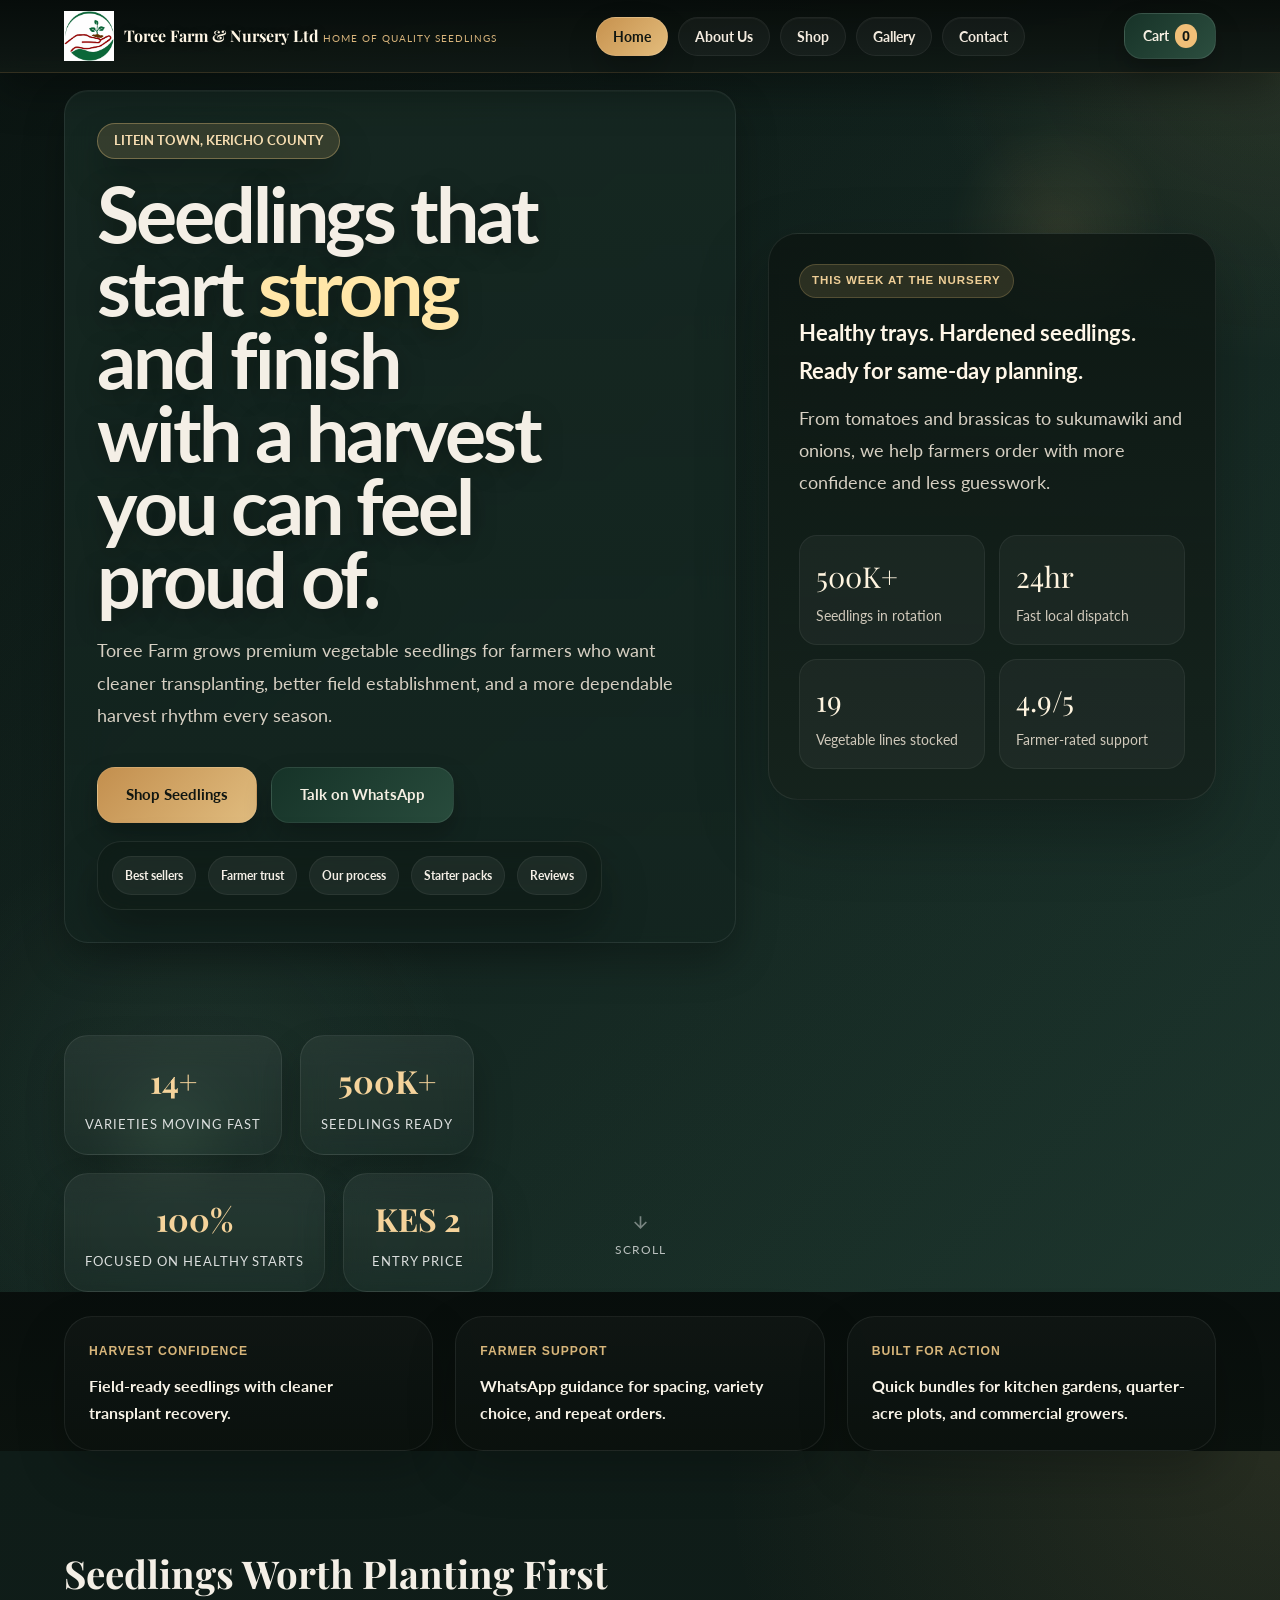
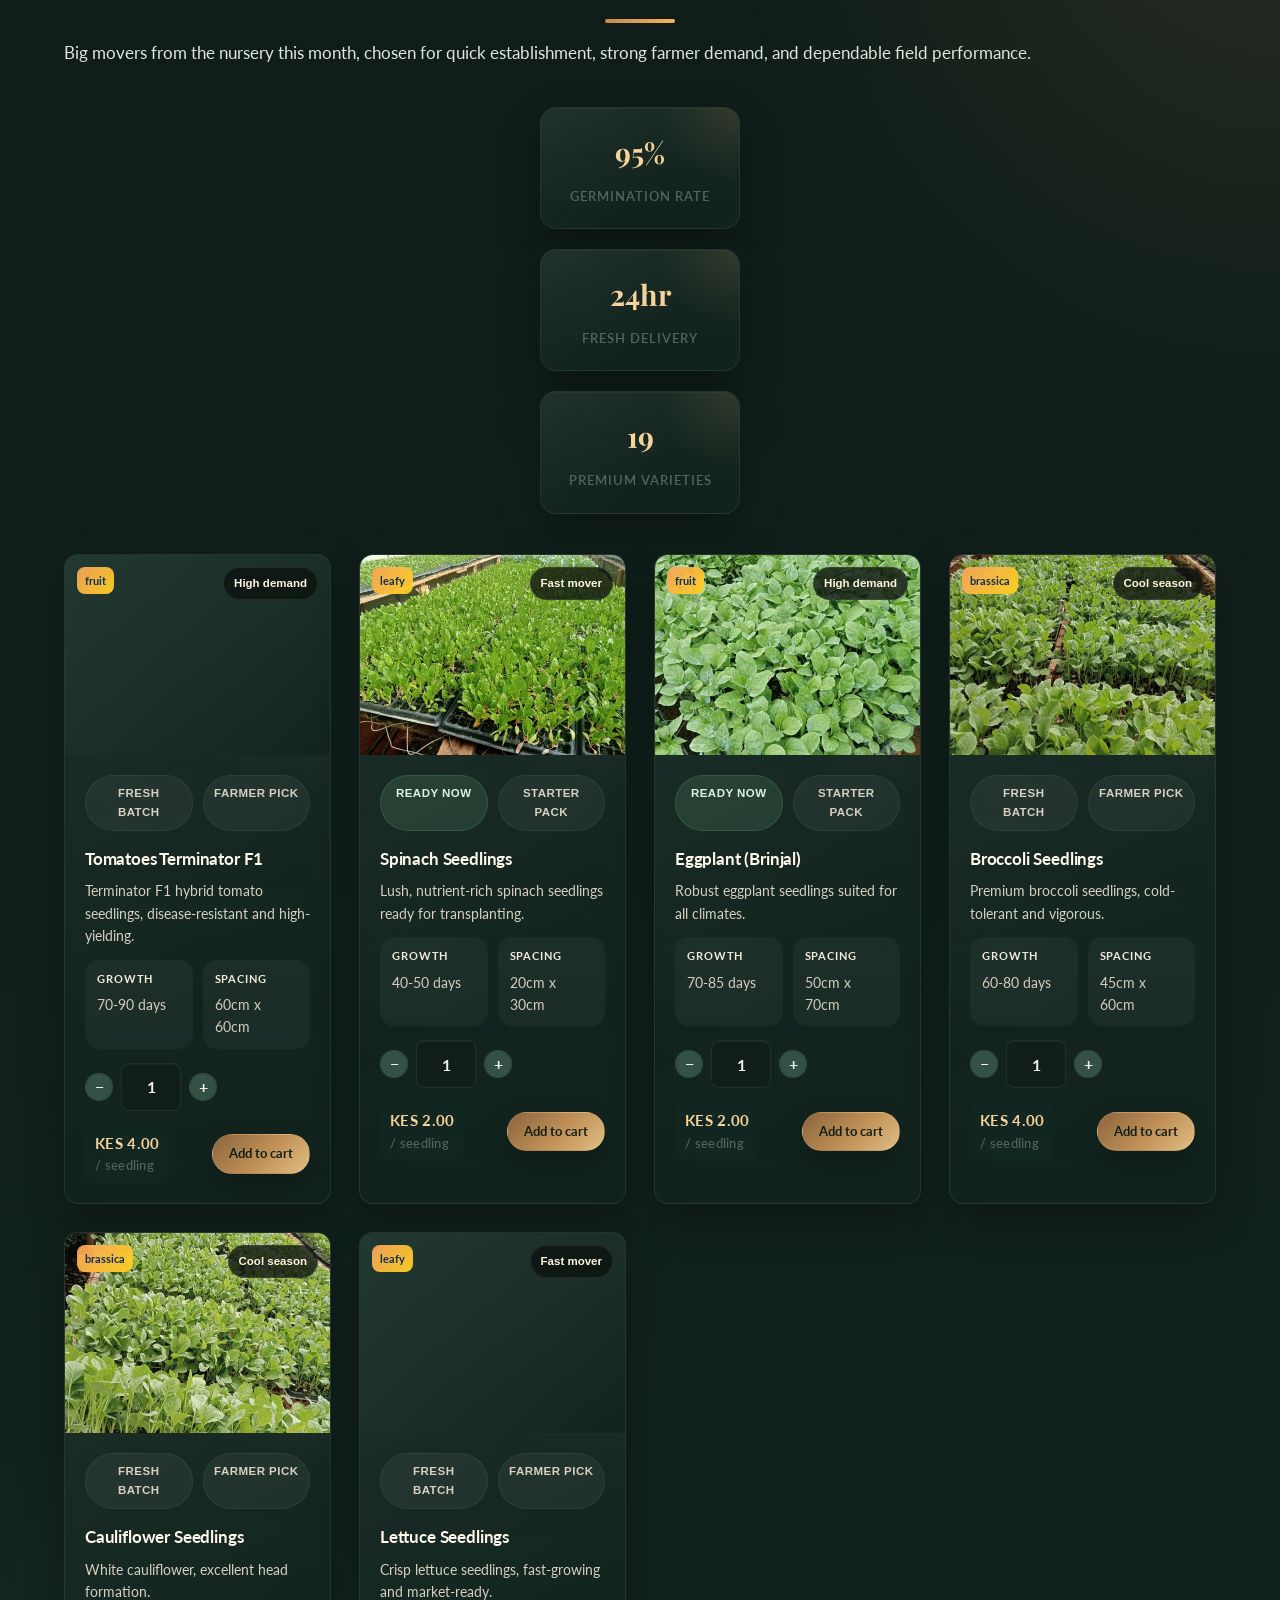
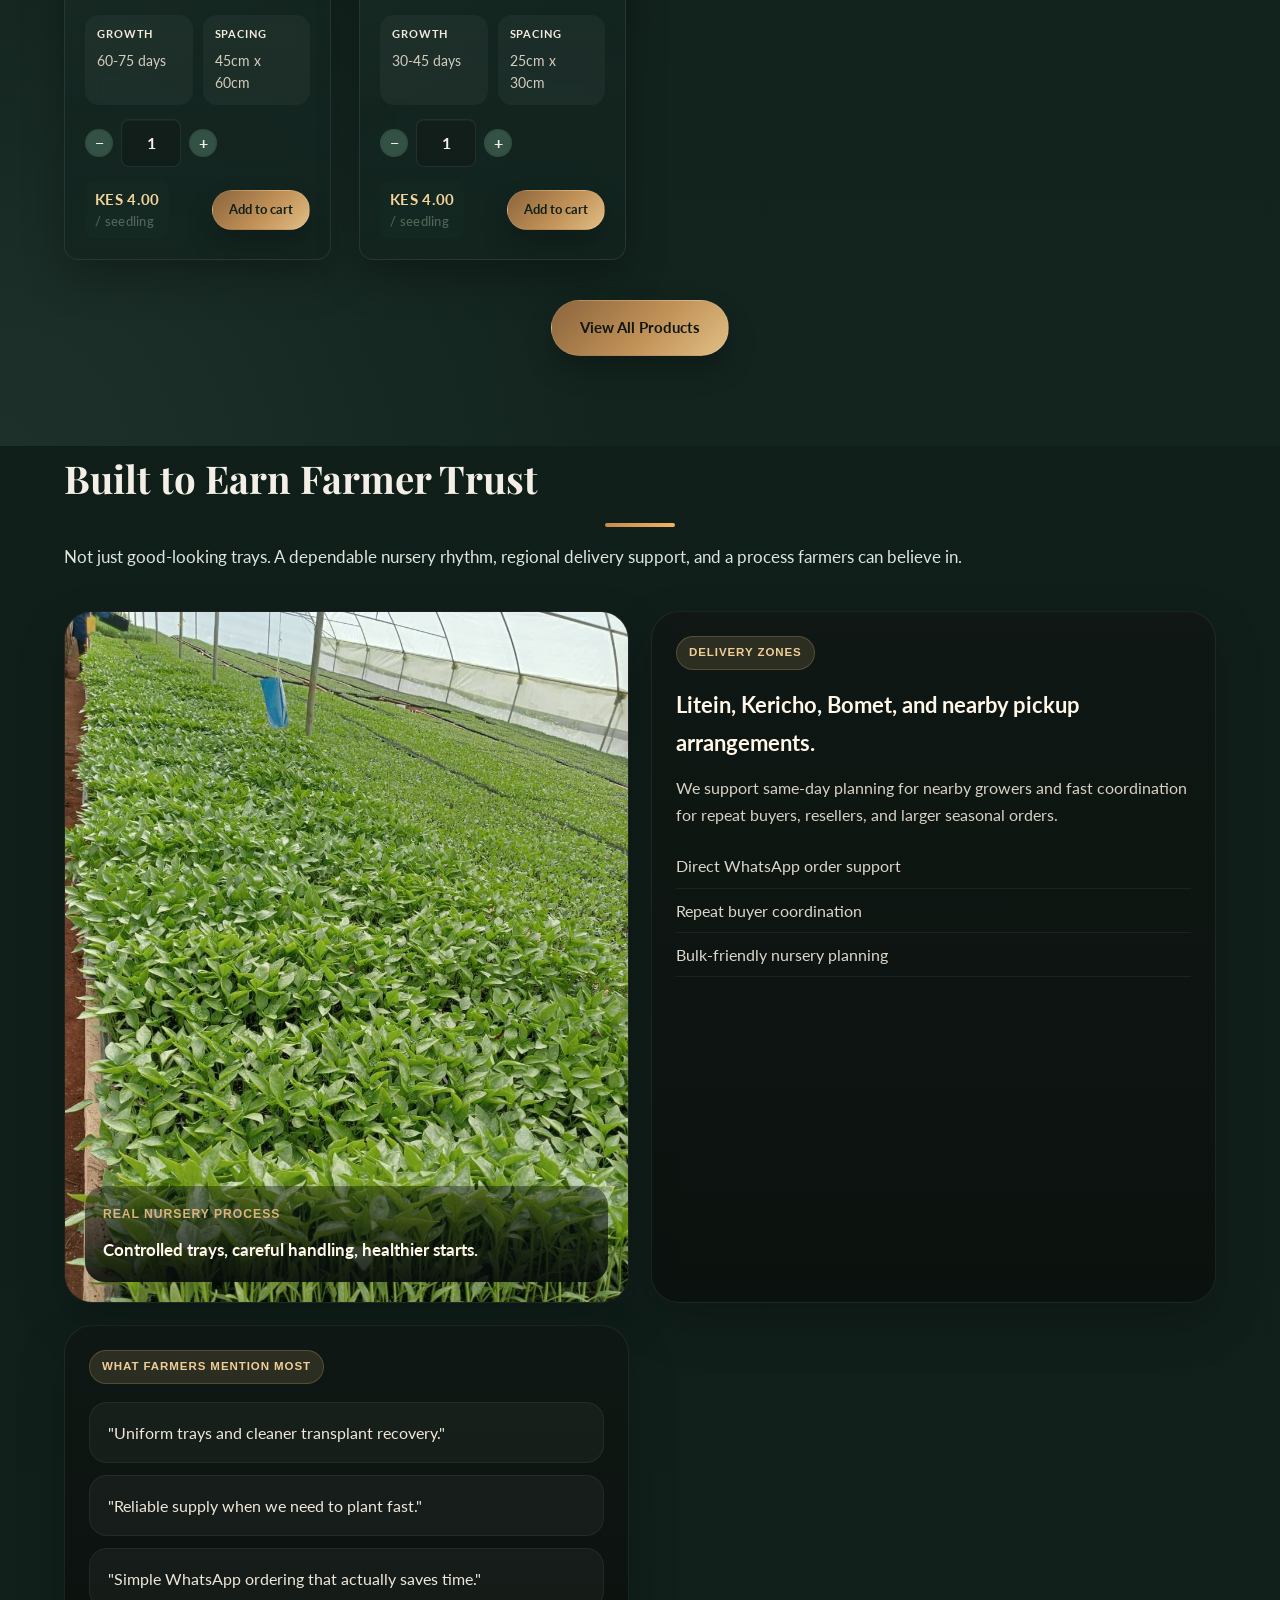
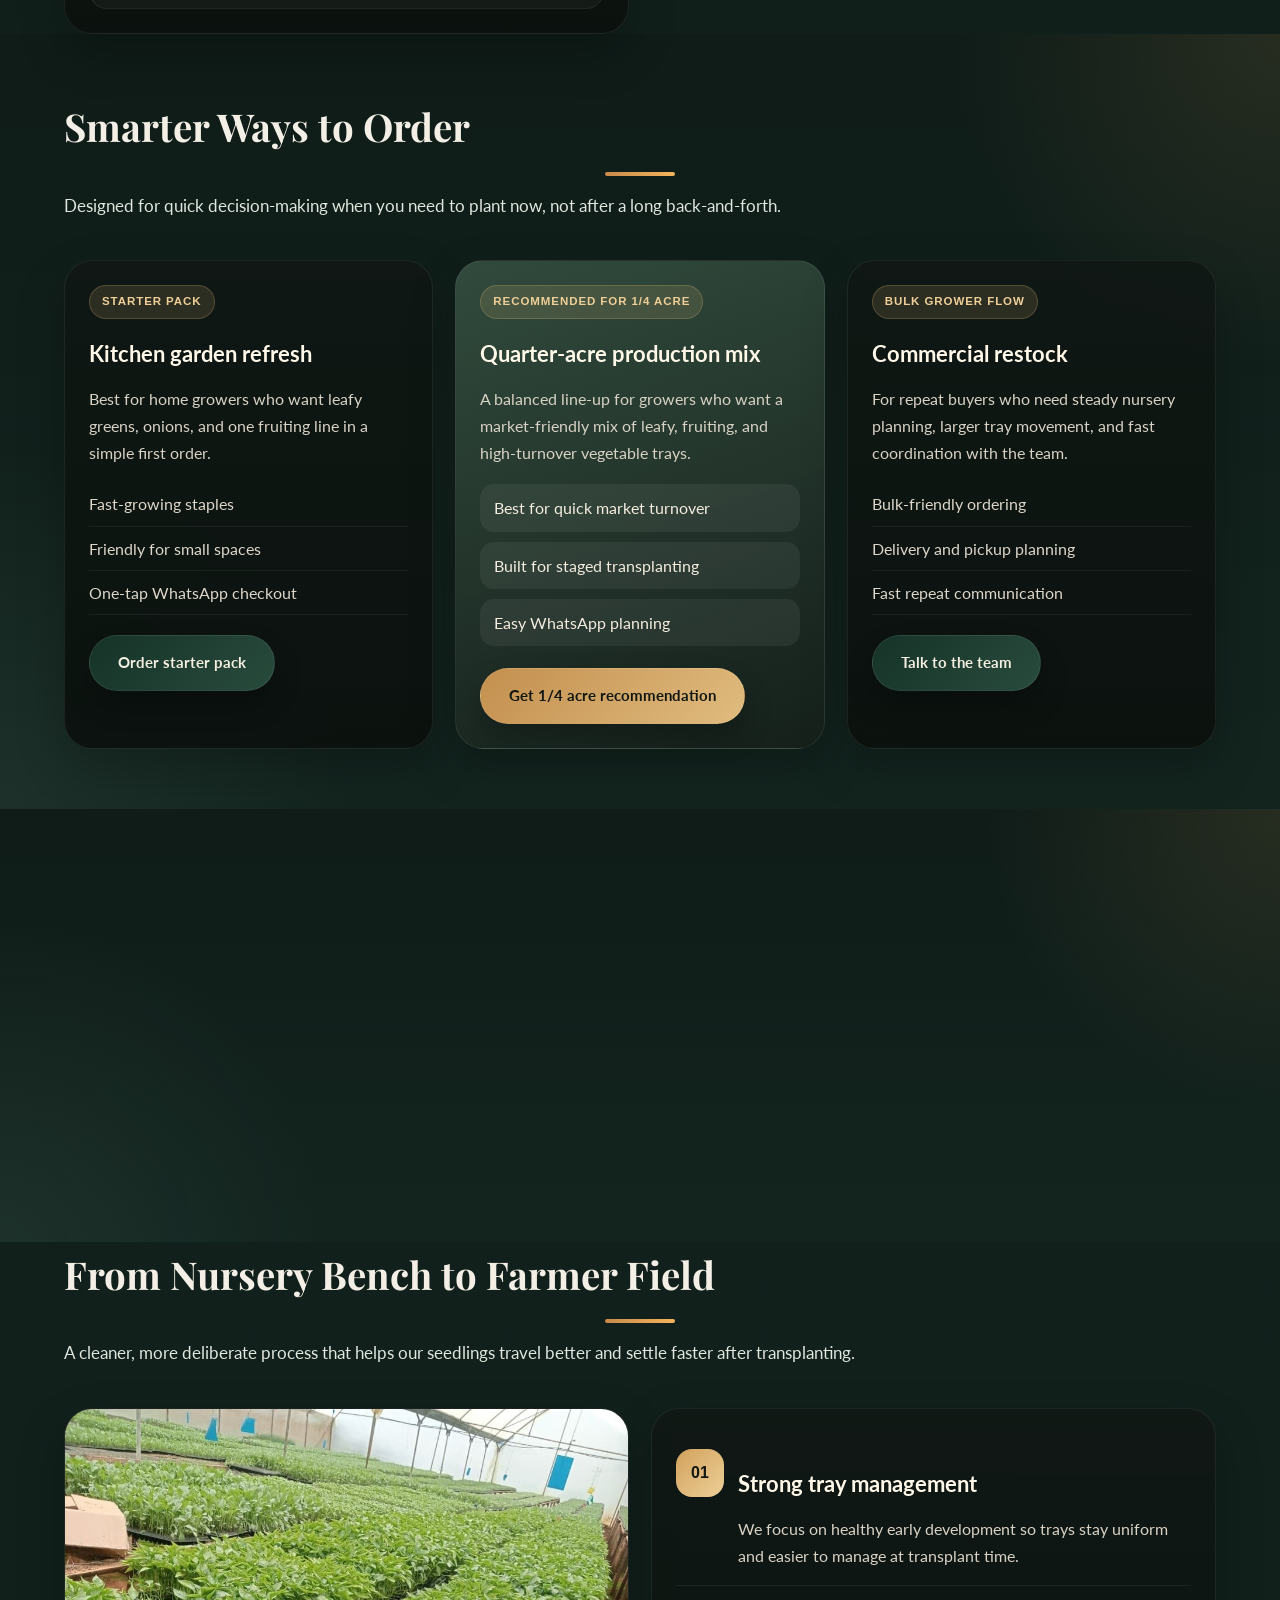
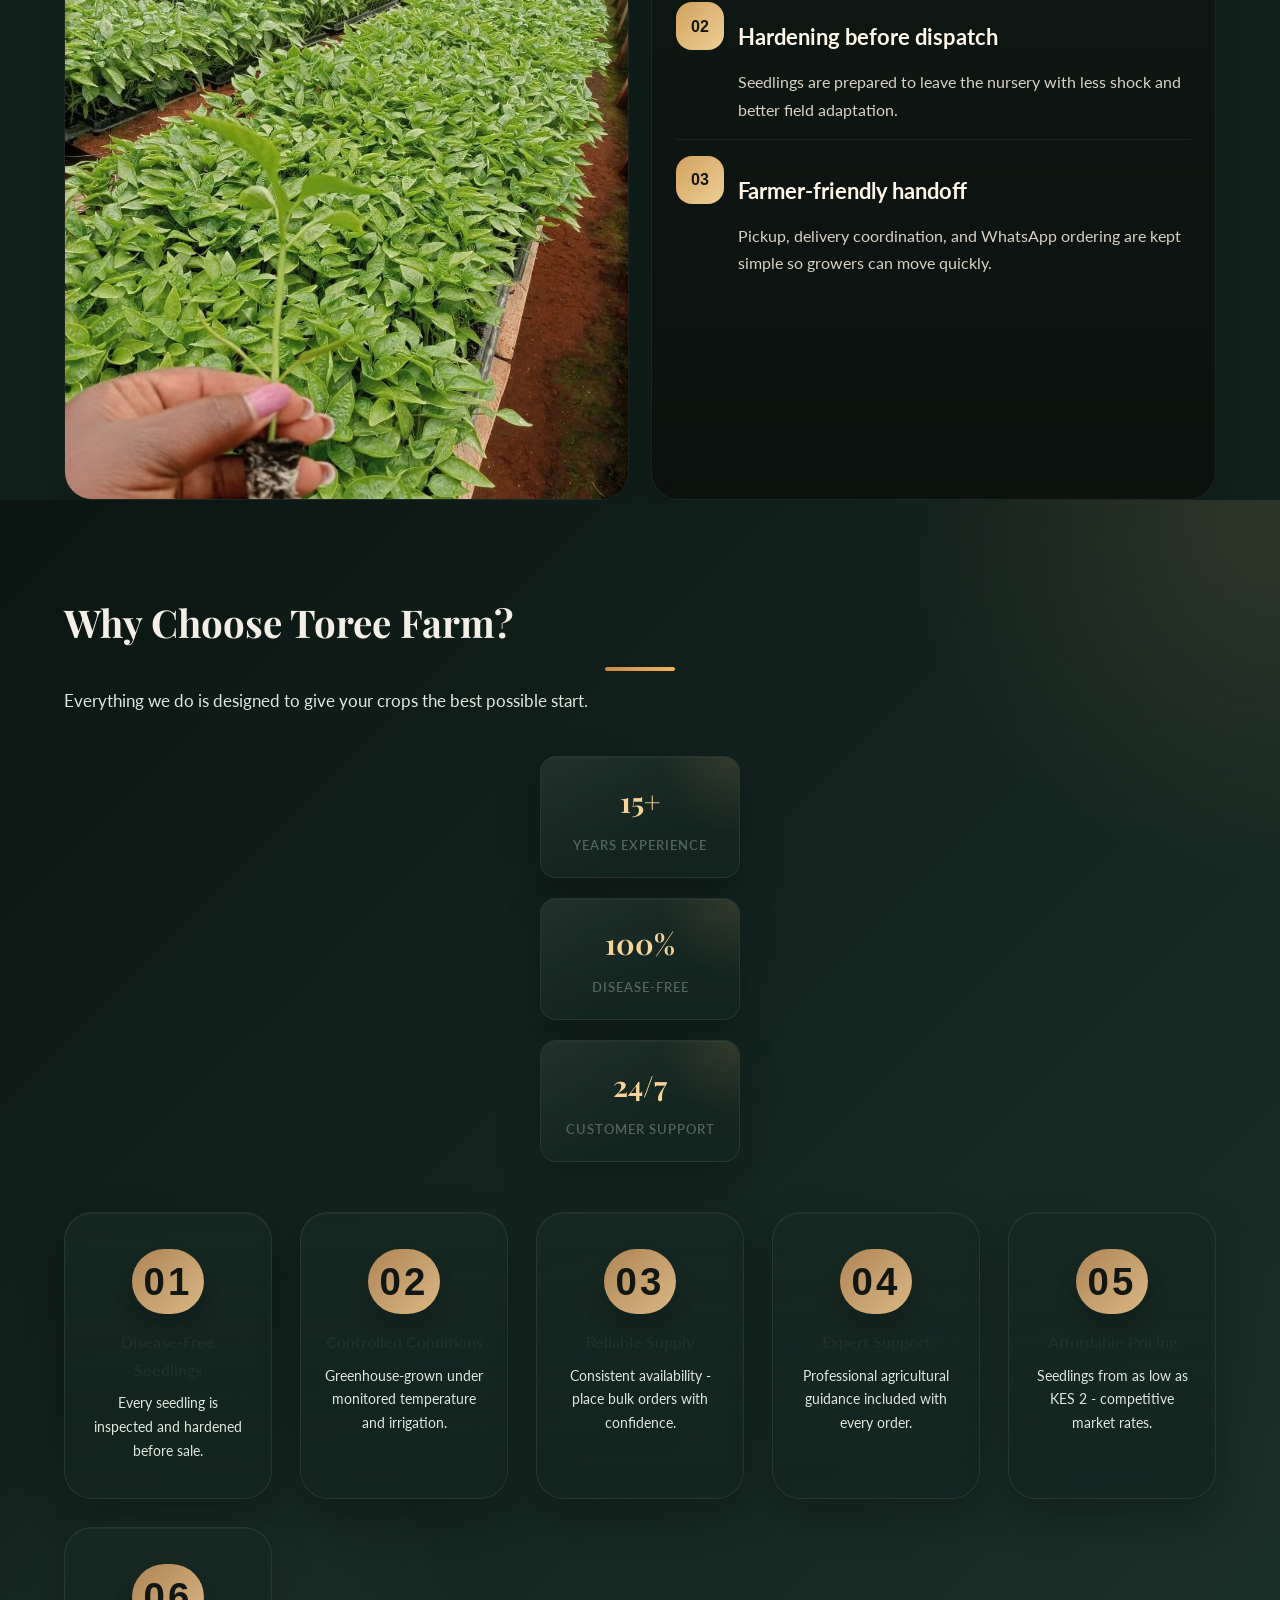
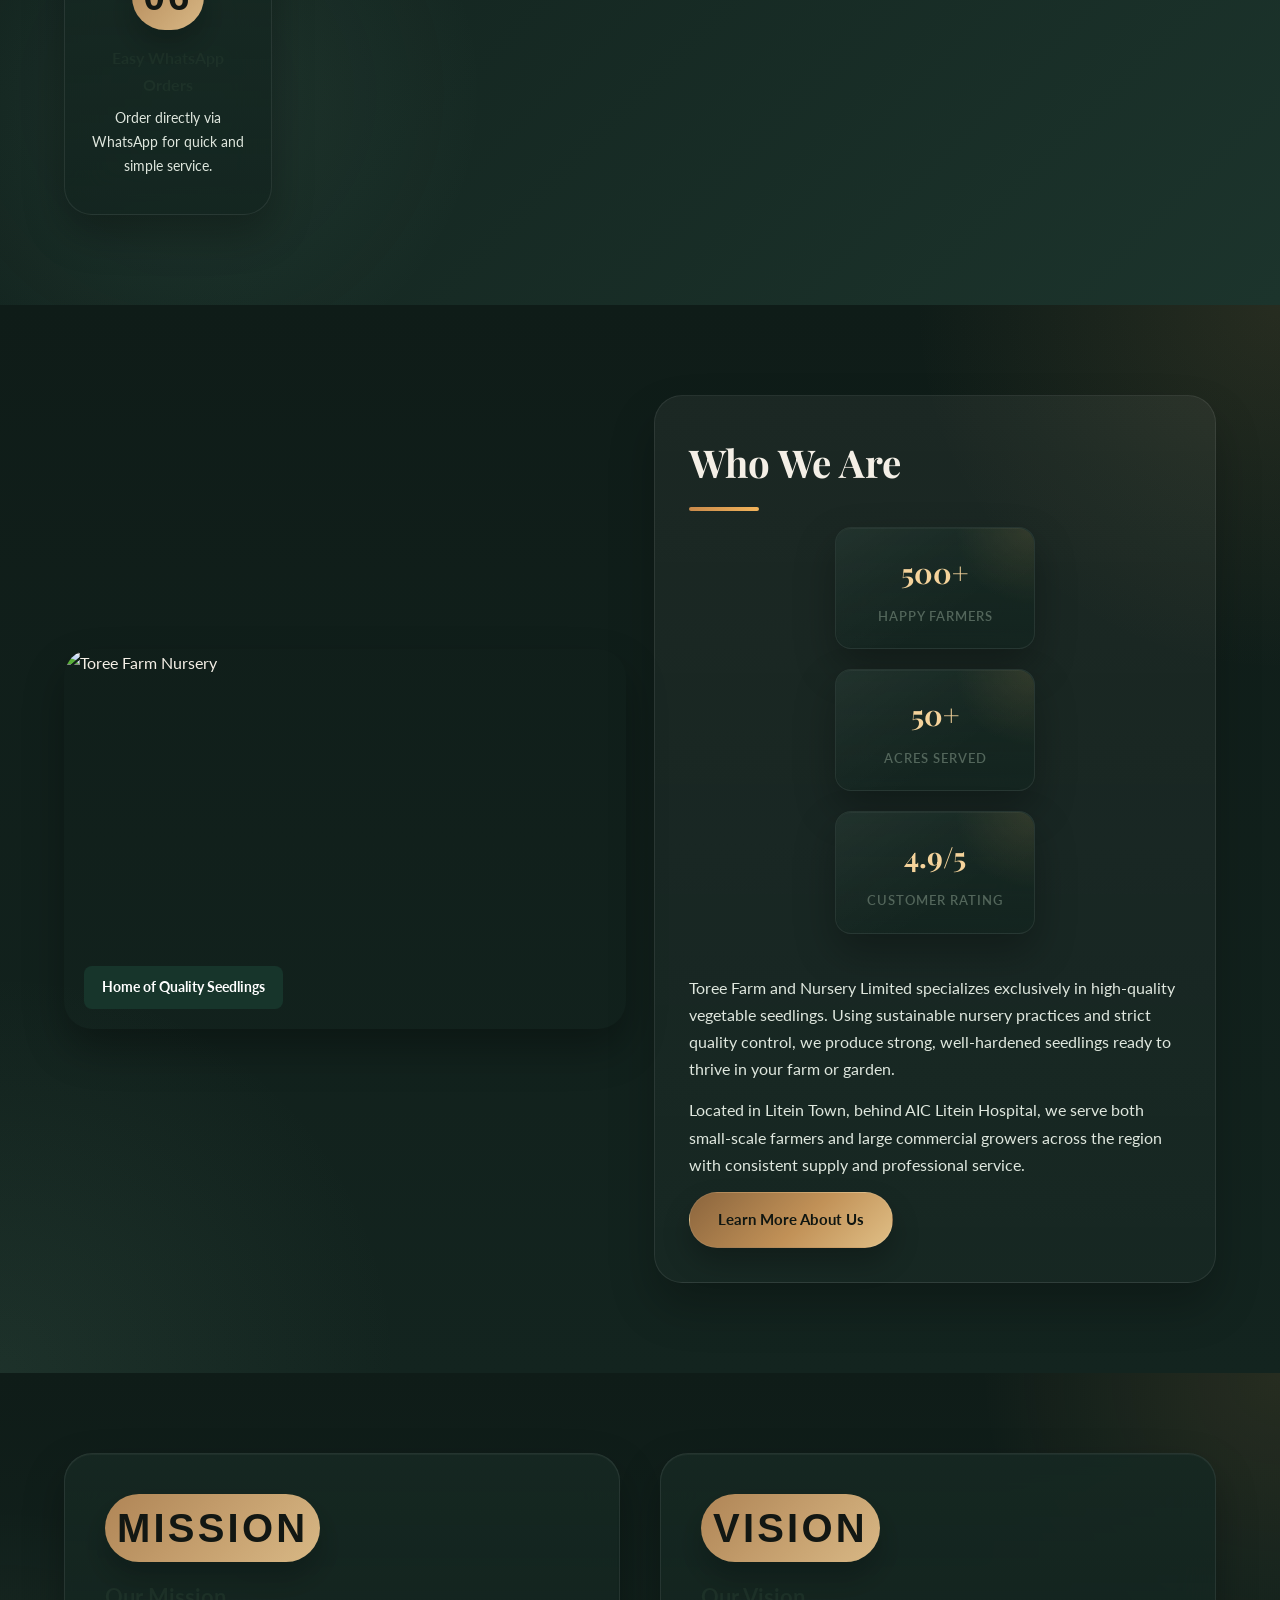
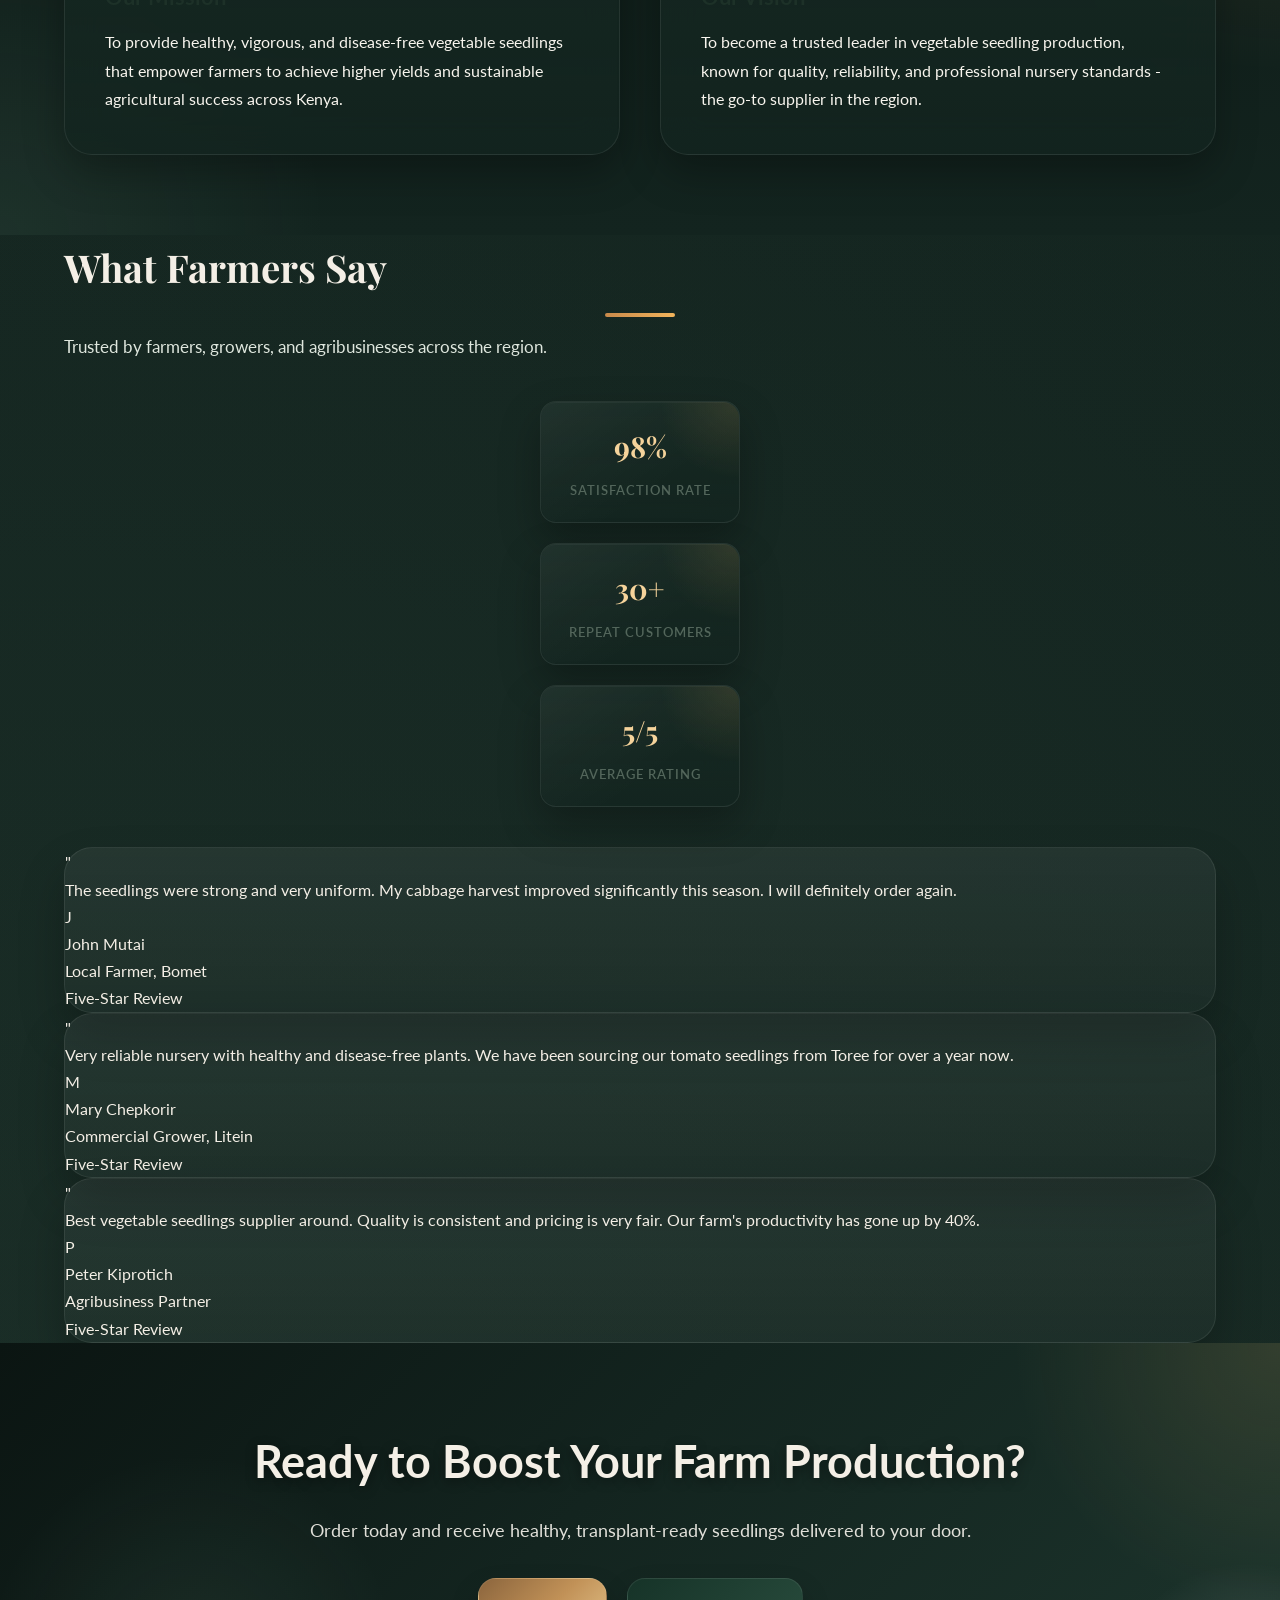
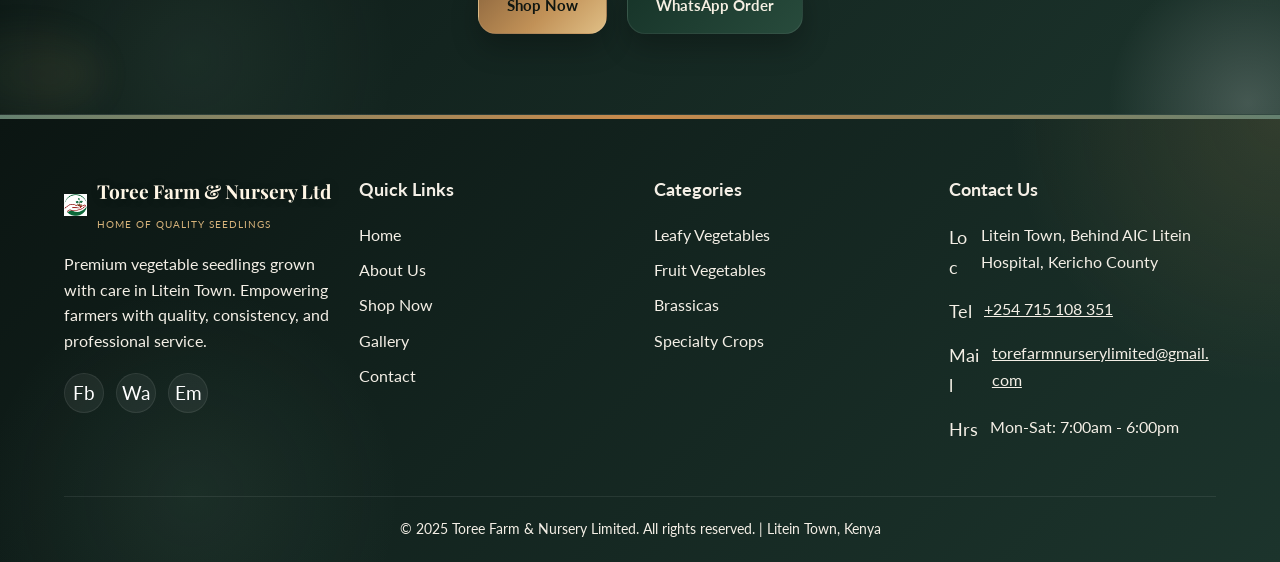
==== commit 33879945: "Redesign homepage and shop for a bolder mobile-first brand" ====
--- a/index.html
+++ b/index.html
@@ -50,35 +50,58 @@
     </div>
   </nav>
 
-  <section class="hero">
+  <section class="hero story-hero">
     <div class="hero-bg"></div>
     <div class="hero-overlay"></div>
-    <div class="container" style="padding-top: 80px;">
+    <div class="hero-parallax-orb orb-one"></div>
+    <div class="hero-parallax-orb orb-two"></div>
+    <div class="container story-hero-grid" style="padding-top: 90px;">
       <div class="hero-content" data-animate="fade-scale" data-animate-delay="0.05">
-        <div class="hero-badge">Litein Town, Kenya</div>
-        <h1>Premium Vegetable<br><span>Seedlings</span> for<br>High-Yield Farming</h1>
-        <p>We grow strong, healthy, disease-free vegetable seedlings ready for transplanting. Trusted by farmers across the region.</p>
+        <div class="hero-badge">Litein Town, Kericho County</div>
+        <h1>Seedlings that start <span>strong</span> and finish with a harvest you can feel proud of.</h1>
+        <p>Toree Farm grows premium vegetable seedlings for farmers who want cleaner transplanting, better field establishment, and a more dependable harvest rhythm every season.</p>
         <div class="hero-buttons">
-          <a href="pages/shop.html" class="btn btn-gold">Shop Now</a>
-          <a href="https://wa.me/254715108351" class="btn btn-outline" target="_blank">WhatsApp Us</a>
-        </div>
-      </div>
-      <div class="quick-nav" data-animate="fade-scale" data-animate-delay="0.08">
-        <a href="#featured">Featured</a>
-        <a href="#pickup">Pick of the Day</a>
-        <a href="#why-us">Why Us</a>
-        <a href="#about">About</a>
-        <a href="#mission">Mission</a>
-      </div>
-      <svg class="accent-blob spin" width="420" height="420" viewBox="0 0 420 420" style="right:-120px;top:-40px;position:absolute;z-index:0;" aria-hidden="true" focusable="false">
-        <defs><linearGradient id="g1" x1="0%" x2="100%" y1="0%" y2="100%"><stop stop-color="var(--accent-1)" offset="0%"/><stop stop-color="var(--accent-2)" offset="100%"/></linearGradient></defs>
-        <circle cx="200" cy="200" r="160" fill="url(#g1)" />
-      </svg>
-      <div class="hero-stats">
-        <div class="hero-stat"><span class="num">14+</span><span class="label">Varieties</span></div>
-        <div class="hero-stat"><span class="num">500K+</span><span class="label">Seedlings Ready</span></div>
-        <div class="hero-stat"><span class="num">100%</span><span class="label">Disease-Free</span></div>
-        <div class="hero-stat"><span class="num">KES 2</span><span class="label">Starting Price</span></div>
+          <a href="pages/shop.html" class="btn btn-gold">Shop Seedlings</a>
+          <a href="https://wa.me/254715108351?text=Hello%20Toree%20Farm!%20I%20would%20like%20help%20choosing%20seedlings." class="btn btn-outline" target="_blank">Talk on WhatsApp</a>
+        </div>
+        <div class="quick-nav story-nav" data-animate="fade-scale" data-animate-delay="0.08">
+          <a href="#featured">Best sellers</a>
+          <a href="#trust">Farmer trust</a>
+          <a href="#process">Our process</a>
+          <a href="#bundles">Starter packs</a>
+          <a href="#testimonials">Reviews</a>
+        </div>
+      </div>
+      <div class="hero-story-panel" data-animate="slide-left" data-animate-delay="0.08">
+        <div class="hero-story-card">
+          <span class="story-kicker">This week at the nursery</span>
+          <h3>Healthy trays. Hardened seedlings. Ready for same-day planning.</h3>
+          <p>From tomatoes and brassicas to sukumawiki and onions, we help farmers order with more confidence and less guesswork.</p>
+          <div class="story-visual-grid">
+            <article>
+              <span class="story-value">500K+</span>
+              <span class="story-label">Seedlings in rotation</span>
+            </article>
+            <article>
+              <span class="story-value">24hr</span>
+              <span class="story-label">Fast local dispatch</span>
+            </article>
+            <article>
+              <span class="story-value">19</span>
+              <span class="story-label">Vegetable lines stocked</span>
+            </article>
+            <article>
+              <span class="story-value">4.9/5</span>
+              <span class="story-label">Farmer-rated support</span>
+            </article>
+          </div>
+        </div>
+      </div>
+      <div class="hero-stats cinematic-stats">
+        <div class="hero-stat"><span class="num">14+</span><span class="label">Varieties moving fast</span></div>
+        <div class="hero-stat"><span class="num">500K+</span><span class="label">Seedlings ready</span></div>
+        <div class="hero-stat"><span class="num">100%</span><span class="label">Focused on healthy starts</span></div>
+        <div class="hero-stat"><span class="num">KES 2</span><span class="label">Entry price</span></div>
       </div>
     </div>
     <div class="hero-scroll">
@@ -87,12 +110,29 @@
     </div>
   </section>
 
+  <section class="harvest-strip">
+    <div class="container harvest-strip-grid">
+      <article data-animate="fade-scale" data-animate-delay="0.04">
+        <span class="strip-label">Harvest confidence</span>
+        <strong>Field-ready seedlings with cleaner transplant recovery.</strong>
+      </article>
+      <article data-animate="fade-scale" data-animate-delay="0.08">
+        <span class="strip-label">Farmer support</span>
+        <strong>WhatsApp guidance for spacing, variety choice, and repeat orders.</strong>
+      </article>
+      <article data-animate="fade-scale" data-animate-delay="0.12">
+        <span class="strip-label">Built for action</span>
+        <strong>Quick bundles for kitchen gardens, quarter-acre plots, and commercial growers.</strong>
+      </article>
+    </div>
+  </section>
+
   <section class="featured" id="featured">
     <div class="container">
       <div class="section-header" data-animate="fade-scale" data-animate-delay="0.06">
-        <h2 class="section-title">Featured Seedlings</h2>
+        <h2 class="section-title">Seedlings Worth Planting First</h2>
         <div class="gold-line"></div>
-        <p class="section-subtitle">A selection of our most popular varieties - fresh, vigorous, and ready to grow.</p>
+        <p class="section-subtitle">Big movers from the nursery this month, chosen for quick establishment, strong farmer demand, and dependable field performance.</p>
         <div class="section-pedestal">
           <div class="pedestal-stat">
             <span class="stat-num">95%</span>
@@ -115,25 +155,84 @@
     </div>
   </section>
 
-  <section class="social-proof-section">
-    <div class="container">
-      <div class="social-proof-grid">
-        <div class="proof-item">
-          <div class="proof-number">150+</div>
-          <div class="proof-label">Orders This Month</div>
-        </div>
-        <div class="proof-item">
-          <div class="proof-number">98%</div>
-          <div class="proof-label">Germination Success</div>
-        </div>
-        <div class="proof-item">
-          <div class="proof-number">500+</div>
-          <div class="proof-label">Happy Farmers</div>
-        </div>
-        <div class="proof-item">
-          <div class="proof-number">5</div>
-          <div class="proof-label">Years of Excellence</div>
-        </div>
+  <section class="trust-band" id="trust">
+    <div class="container">
+      <div class="section-header" data-animate="fade-scale" data-animate-delay="0.05">
+        <h2 class="section-title">Built to Earn Farmer Trust</h2>
+        <div class="gold-line"></div>
+        <p class="section-subtitle">Not just good-looking trays. A dependable nursery rhythm, regional delivery support, and a process farmers can believe in.</p>
+      </div>
+      <div class="trust-grid">
+        <article class="trust-card photo" data-animate="slide-right" data-animate-delay="0.06">
+          <img src="images/optimized/nursery-1-1024.jpg" alt="Nursery process at Toree Farm">
+          <div class="trust-overlay">
+            <span>Real nursery process</span>
+            <strong>Controlled trays, careful handling, healthier starts.</strong>
+          </div>
+        </article>
+        <article class="trust-card" data-animate="fade-scale" data-animate-delay="0.08">
+          <span class="trust-kicker">Delivery zones</span>
+          <h3>Litein, Kericho, Bomet, and nearby pickup arrangements.</h3>
+          <p>We support same-day planning for nearby growers and fast coordination for repeat buyers, resellers, and larger seasonal orders.</p>
+          <ul class="trust-list">
+            <li>Direct WhatsApp order support</li>
+            <li>Repeat buyer coordination</li>
+            <li>Bulk-friendly nursery planning</li>
+          </ul>
+        </article>
+        <article class="trust-card" data-animate="fade-scale" data-animate-delay="0.1">
+          <span class="trust-kicker">What farmers mention most</span>
+          <div class="trust-quote-stack">
+            <blockquote>"Uniform trays and cleaner transplant recovery."</blockquote>
+            <blockquote>"Reliable supply when we need to plant fast."</blockquote>
+            <blockquote>"Simple WhatsApp ordering that actually saves time."</blockquote>
+          </div>
+        </article>
+      </div>
+    </div>
+  </section>
+
+  <section class="social-proof-section" id="bundles">
+    <div class="container">
+      <div class="section-header" data-animate="fade-scale" data-animate-delay="0.05">
+        <h2 class="section-title">Smarter Ways to Order</h2>
+        <div class="gold-line"></div>
+        <p class="section-subtitle">Designed for quick decision-making when you need to plant now, not after a long back-and-forth.</p>
+      </div>
+      <div class="bundle-grid">
+        <article class="bundle-card" data-animate="slide-left" data-animate-delay="0.06">
+          <span class="bundle-kicker">Starter pack</span>
+          <h3>Kitchen garden refresh</h3>
+          <p>Best for home growers who want leafy greens, onions, and one fruiting line in a simple first order.</p>
+          <ul>
+            <li>Fast-growing staples</li>
+            <li>Friendly for small spaces</li>
+            <li>One-tap WhatsApp checkout</li>
+          </ul>
+          <a href="https://wa.me/254715108351?text=Hello%20Toree%20Farm!%20I%20want%20the%20kitchen%20garden%20starter%20pack." class="btn btn-outline" target="_blank">Order starter pack</a>
+        </article>
+        <article class="bundle-card featured-bundle" data-animate="fade-scale" data-animate-delay="0.1">
+          <span class="bundle-kicker">Recommended for 1/4 acre</span>
+          <h3>Quarter-acre production mix</h3>
+          <p>A balanced line-up for growers who want a market-friendly mix of leafy, fruiting, and high-turnover vegetable trays.</p>
+          <div class="bundle-metrics">
+            <span>Best for quick market turnover</span>
+            <span>Built for staged transplanting</span>
+            <span>Easy WhatsApp planning</span>
+          </div>
+          <a href="https://wa.me/254715108351?text=Hello%20Toree%20Farm!%20Recommend%20a%201/4%20acre%20seedling%20mix%20for%20me." class="btn btn-gold" target="_blank">Get 1/4 acre recommendation</a>
+        </article>
+        <article class="bundle-card" data-animate="slide-right" data-animate-delay="0.14">
+          <span class="bundle-kicker">Bulk grower flow</span>
+          <h3>Commercial restock</h3>
+          <p>For repeat buyers who need steady nursery planning, larger tray movement, and fast coordination with the team.</p>
+          <ul>
+            <li>Bulk-friendly ordering</li>
+            <li>Delivery and pickup planning</li>
+            <li>Fast repeat communication</li>
+          </ul>
+          <a href="https://wa.me/254715108351?text=Hello%20Toree%20Farm!%20I%20need%20a%20commercial%20seedling%20restock." class="btn btn-outline" target="_blank">Talk to the team</a>
+        </article>
       </div>
     </div>
   </section>
@@ -141,6 +240,44 @@
   <section class="pickup" id="pickup" data-animate="fade-scale" data-animate-delay="0.08">
     <div class="container">
       <div id="pickup-card"></div>
+    </div>
+  </section>
+
+  <section class="process-story" id="process">
+    <div class="container">
+      <div class="section-header" data-animate="fade-scale" data-animate-delay="0.05">
+        <h2 class="section-title">From Nursery Bench to Farmer Field</h2>
+        <div class="gold-line"></div>
+        <p class="section-subtitle">A cleaner, more deliberate process that helps our seedlings travel better and settle faster after transplanting.</p>
+      </div>
+      <div class="process-story-grid">
+        <article class="process-story-card photo" data-animate="slide-right" data-animate-delay="0.06">
+          <img src="images/optimized/nursery-2-1024.jpg" alt="Healthy seedlings ready for market">
+        </article>
+        <article class="process-story-card" data-animate="fade-scale" data-animate-delay="0.1">
+          <div class="process-stepline">
+            <span>01</span>
+            <div>
+              <h3>Strong tray management</h3>
+              <p>We focus on healthy early development so trays stay uniform and easier to manage at transplant time.</p>
+            </div>
+          </div>
+          <div class="process-stepline">
+            <span>02</span>
+            <div>
+              <h3>Hardening before dispatch</h3>
+              <p>Seedlings are prepared to leave the nursery with less shock and better field adaptation.</p>
+            </div>
+          </div>
+          <div class="process-stepline">
+            <span>03</span>
+            <div>
+              <h3>Farmer-friendly handoff</h3>
+              <p>Pickup, delivery coordination, and WhatsApp ordering are kept simple so growers can move quickly.</p>
+            </div>
+          </div>
+        </article>
+      </div>
     </div>
   </section>
 
@@ -361,11 +498,5 @@
   <script src="js/main.js"></script>
   <script src="js/analytics.js"></script>
   <script src="js/performance.js"></script>
-  <script>
-    const featured = PRODUCTS.slice(0, 6);
-    const grid = document.getElementById('featured-products');
-    grid.innerHTML = featured.map(p => renderProductCard(p)).join('');
-    initScrollAnimations();
-  </script>
 </body>
 </html>
--- a/css/style.css
+++ b/css/style.css
@@ -112,6 +112,19 @@
 img{max-width:100%;display:block;}
 ul{list-style:none;}
 .container{max-width:1200px;margin:0 auto;padding:0 24px;}
+
+html {
+  color-scheme: dark;
+}
+
+body,
+button,
+input,
+select,
+textarea {
+  -webkit-font-smoothing: antialiased;
+  text-rendering: optimizeLegibility;
+}
 
 .section-title{font-family:'Playfair Display',serif;font-size:clamp(1.8rem,3vw,2.6rem);color:#fff;margin-bottom:12px;}
 .section-subtitle{font-size:1.05rem;color:var(--text-mid);margin-bottom:40px;}
@@ -139,6 +152,14 @@
 .btn-earth{background:linear-gradient(135deg,var(--earth-brown),var(--earth-tan));color:#fff;border:2px solid transparent;}
 .btn-earth:hover{transform:translateY(-3px);box-shadow:0 12px 30px rgba(139, 69, 19, .4);border-color:#fff;}
 .btn-large{padding:16px 32px;font-size:1.05rem;}
+
+button,
+input,
+select,
+textarea {
+  font: inherit;
+  color: inherit;
+}
 
 .navbar{position:fixed;top:0;width:100%;z-index:1000;background:rgba(27,67,50,.95);backdrop-filter:blur(var(--backdrop-blur));border-bottom:1px solid rgba(184,234,196,.4);box-shadow:0 8px 30px rgba(0,0,0,.3);}.nav-inner{display:flex;align-items:center;justify-content:space-between;height:72px;}.nav-logo{display:flex;align-items:center;gap:10px;}.nav-logo-text .name{font-family:'Playfair Display',serif;font-weight:700;font-size:1rem;color:#fff;} .nav-logo-text .tagline{font-size:.65rem;color:var(--gold);letter-spacing:1px;text-transform:uppercase;}.nav-links{display:flex;align-items:center;gap:8px;}.nav-links a{padding:7px 14px;border-radius:50px;font-weight:700;font-size:.9rem;color:#fff;position:relative;}.nav-links a::after{content:'';position:absolute;bottom:0;left:50%;width:0;height:2px;background:linear-gradient(90deg,var(--green-light),var(--gold));transform:translateX(-50%);transition:width .3s;} .nav-links a:hover::after,.nav-links a.active::after{width:80%;}.nav-links a:hover,.nav-links a.active{color:#fff;background:rgba(230,248,237,.35);}.hamburger{display:none;flex-direction:column;gap:4px;width:34px;cursor:pointer;} .hamburger span{width:100%;height:3px;background:#fff;border-radius:2px;}
 
@@ -3856,3 +3877,1463 @@
     padding: 130px 0 80px;
   }
 }
+
+/* Navigation visibility refresh */
+.navbar {
+  background:
+    linear-gradient(180deg, rgba(7, 12, 10, 0.94), rgba(16, 25, 21, 0.9)) !important;
+  border-bottom: 1px solid rgba(224, 183, 119, 0.2) !important;
+  box-shadow: 0 18px 40px rgba(0, 0, 0, 0.35) !important;
+}
+
+.nav-inner {
+  gap: 16px;
+}
+
+.nav-logo {
+  position: relative;
+  z-index: 2;
+  flex-shrink: 0;
+}
+
+.nav-logo-text .name {
+  color: #fff6e5 !important;
+  text-shadow: 0 1px 10px rgba(0, 0, 0, 0.22);
+}
+
+.nav-logo-text .tagline {
+  color: #d8b47b !important;
+}
+
+.nav-links {
+  flex-wrap: wrap;
+  justify-content: center;
+  gap: 10px;
+}
+
+.nav-links a {
+  padding: 10px 16px !important;
+  border-radius: 999px !important;
+  color: #f3ebdf !important;
+  background: rgba(255, 255, 255, 0.04);
+  border: 1px solid rgba(255, 255, 255, 0.06);
+  box-shadow: inset 0 1px 0 rgba(255, 255, 255, 0.03);
+  backdrop-filter: blur(12px);
+}
+
+.nav-links a::after {
+  display: none !important;
+}
+
+.nav-links a:hover,
+.nav-links a.active {
+  color: #101611 !important;
+  background: linear-gradient(135deg, #c7924e, #e3bc7c) !important;
+  border-color: rgba(255, 255, 255, 0.14) !important;
+  box-shadow: 0 14px 30px rgba(0, 0, 0, 0.22);
+}
+
+.nav-cart-btn {
+  min-height: 44px;
+  padding: 10px 18px !important;
+  background: linear-gradient(135deg, #173328, #2c4e3f) !important;
+  border: 1px solid rgba(255,255,255,0.1) !important;
+  color: #f5efe2 !important;
+}
+
+.nav-cart-btn:hover {
+  background: linear-gradient(135deg, #c7924e, #e3bc7c) !important;
+  color: #101611 !important;
+}
+
+.cart-badge {
+  background: #f0bf78 !important;
+  color: #111712 !important;
+  min-width: 22px;
+  min-height: 22px;
+  display: inline-flex;
+  align-items: center;
+  justify-content: center;
+  border-radius: 999px;
+  font-weight: 800;
+}
+
+.hamburger {
+  width: 44px !important;
+  height: 44px;
+  align-items: center;
+  justify-content: center;
+  padding: 9px;
+  border-radius: 14px;
+  background: rgba(255,255,255,0.05);
+  border: 1px solid rgba(255,255,255,0.08);
+}
+
+.hamburger span {
+  background: #fff4df !important;
+}
+
+@media (max-width: 900px) {
+  .nav-inner {
+    min-height: 78px;
+  }
+
+  .nav-logo-text .name {
+    font-size: 0.92rem;
+  }
+
+  .nav-logo-text .tagline {
+    font-size: 0.58rem;
+  }
+
+  .nav-links {
+    position: absolute;
+    top: calc(100% + 10px);
+    left: 18px;
+    right: 18px;
+    display: none;
+    padding: 18px;
+    border-radius: 24px;
+    background:
+      linear-gradient(180deg, rgba(10, 16, 13, 0.98), rgba(20, 32, 27, 0.96)) !important;
+    border: 1px solid rgba(255,255,255,0.08);
+    box-shadow: 0 28px 58px rgba(0,0,0,0.36);
+    backdrop-filter: blur(20px);
+    flex-direction: column;
+    align-items: stretch;
+    gap: 10px;
+  }
+
+  .nav-links.open {
+    display: flex !important;
+  }
+
+  .nav-links a {
+    width: 100%;
+    text-align: center;
+  }
+
+  .hamburger {
+    display: inline-flex !important;
+  }
+}
+
+@media (min-width: 901px) {
+  .nav-links {
+    display: flex !important;
+  }
+}
+
+/* Remaining page treatments */
+body:has(.values-section) .page-hero {
+  background:
+    radial-gradient(circle at top left, rgba(135, 182, 152, 0.16), transparent 24%),
+    linear-gradient(140deg, #08110d, #12211b 55%, #214033 100%);
+}
+
+body:has(.values-section) .about-snap,
+body:has(.values-section) .mission-vision,
+body:has(.values-section) .achievements-section,
+body:has(.values-section) .values-section,
+body:has(.values-section) .process-section,
+body:has(.values-section) .team-section,
+body:has(.values-section) .testimonials-section,
+body:has(.values-section) .faq-section {
+  background:
+    radial-gradient(circle at top, rgba(224,183,119,0.08), transparent 18%),
+    linear-gradient(180deg, #09110e, #101a15 55%, #17251f) !important;
+}
+
+body:has(.values-section) .achievement-card,
+body:has(.values-section) .value-card,
+body:has(.values-section) .process-step,
+body:has(.values-section) .team-card,
+body:has(.values-section) .testimonial-card,
+body:has(.values-section) .faq-item {
+  background: linear-gradient(180deg, rgba(255,255,255,0.06), rgba(255,255,255,0.025)) !important;
+  border: 1px solid rgba(255,255,255,0.08) !important;
+  border-radius: 28px !important;
+  box-shadow: 0 24px 46px rgba(0,0,0,0.24);
+  color: #f3ecdf;
+}
+
+body:has(.values-section) .value-card .icon,
+body:has(.values-section) .team-avatar,
+body:has(.values-section) .step-num {
+  background: linear-gradient(135deg, #c7924e, #e3bc7c) !important;
+  color: #101611 !important;
+  box-shadow: 0 16px 30px rgba(0,0,0,0.22);
+}
+
+body:has(.values-section) .achievement-number,
+body:has(.values-section) .section-title,
+body:has(.values-section) .team-card h4,
+body:has(.values-section) .faq-item h4 {
+  color: #fff7e8 !important;
+}
+
+body:has(.values-section) .section-subtitle,
+body:has(.values-section) .value-card p,
+body:has(.values-section) .process-step p,
+body:has(.values-section) .team-bio,
+body:has(.values-section) .testimonial-quote,
+body:has(.values-section) .faq-item p {
+  color: #d7d0c3 !important;
+}
+
+body.blog-page {
+  background:
+    radial-gradient(circle at top right, rgba(115, 160, 133, 0.12), transparent 22%),
+    linear-gradient(180deg, #09110f, #0f1915 50%, #15241e);
+}
+
+body.blog-page .blog-hero {
+  padding: 150px 0 90px;
+  background:
+    radial-gradient(circle at top, rgba(224,183,119,0.16), transparent 18%),
+    linear-gradient(140deg, #08110e, #14231b 55%, #1b3429);
+}
+
+body.blog-page .blog-grid {
+  gap: 28px;
+}
+
+body.blog-page .blog-post,
+body.blog-page .newsletter-content,
+body.blog-page .footer-section {
+  background: linear-gradient(180deg, rgba(255,255,255,0.06), rgba(255,255,255,0.025));
+  border: 1px solid rgba(255,255,255,0.08);
+  border-radius: 30px;
+  box-shadow: 0 24px 50px rgba(0,0,0,0.25);
+}
+
+body.blog-page .blog-post {
+  overflow: hidden;
+}
+
+body.blog-page .blog-image {
+  position: relative;
+}
+
+body.blog-page .blog-category,
+body.blog-page .read-more-btn,
+body.blog-page .newsletter-form button {
+  background: linear-gradient(135deg, #c7924e, #e3bc7c) !important;
+  color: #101611 !important;
+  border-radius: 999px;
+}
+
+body.blog-page .blog-text h2,
+body.blog-page .blog-tips h3,
+body.blog-page .newsletter-content h2,
+body.blog-page .footer-section h3 {
+  color: #fff7e8 !important;
+}
+
+body.blog-page .blog-text p,
+body.blog-page .blog-meta,
+body.blog-page .blog-tips li,
+body.blog-page .newsletter-content p,
+body.blog-page .footer-section p,
+body.blog-page .footer-section a {
+  color: #d9d2c6 !important;
+}
+
+body.blog-page .blog-tips {
+  padding: 18px 20px;
+  border-radius: 22px;
+  background: rgba(255,255,255,0.04);
+  border: 1px solid rgba(255,255,255,0.06);
+}
+
+body.blog-page .newsletter-form input {
+  background: rgba(10, 18, 15, 0.78);
+  color: #f5efe2;
+  border: 1px solid rgba(255,255,255,0.08);
+  border-radius: 18px;
+}
+
+body.dashboard-page {
+  background:
+    radial-gradient(circle at top left, rgba(224,183,119,0.12), transparent 18%),
+    linear-gradient(180deg, #08110e, #101915 50%, #15231d);
+}
+
+body.dashboard-page .dashboard-hero {
+  padding: 150px 0 90px;
+  background:
+    radial-gradient(circle at right top, rgba(224,183,119,0.16), transparent 20%),
+    linear-gradient(140deg, #09110f, #15251d 55%, #1f3a2d);
+}
+
+body.dashboard-page .dashboard-card {
+  background: linear-gradient(180deg, rgba(255,255,255,0.06), rgba(255,255,255,0.025)) !important;
+  border: 1px solid rgba(255,255,255,0.08) !important;
+  border-radius: 30px !important;
+  box-shadow: 0 26px 50px rgba(0,0,0,0.24);
+  overflow: hidden;
+}
+
+body.dashboard-page .card-header {
+  background: rgba(255,255,255,0.03);
+  border-bottom: 1px solid rgba(255,255,255,0.06);
+}
+
+body.dashboard-page .card-header h3,
+body.dashboard-page .profile-details h4,
+body.dashboard-page .order-info h4,
+body.dashboard-page .tip-content h4,
+body.dashboard-page .wishlist-item h4,
+body.dashboard-page .analytics-chart h4,
+body.dashboard-page .support-link h4 {
+  color: #fff7e8 !important;
+}
+
+body.dashboard-page .profile-details p,
+body.dashboard-page .order-info p,
+body.dashboard-page .tip-content p,
+body.dashboard-page .wishlist-item p,
+body.dashboard-page .metric-label,
+body.dashboard-page .support-link p,
+body.dashboard-page .view-all {
+  color: #d9d2c6 !important;
+}
+
+body.dashboard-page .profile-avatar,
+body.dashboard-page .tip-icon,
+body.dashboard-page .support-icon {
+  background: linear-gradient(135deg, #c7924e, #e3bc7c);
+  color: #101611;
+  border-radius: 22px;
+  box-shadow: 0 16px 30px rgba(0,0,0,0.2);
+}
+
+body.dashboard-page .stat-item,
+body.dashboard-page .order-item,
+body.dashboard-page .tip-item,
+body.dashboard-page .wishlist-item,
+body.dashboard-page .metric,
+body.dashboard-page .support-link {
+  background: rgba(255,255,255,0.04);
+  border: 1px solid rgba(255,255,255,0.06);
+  border-radius: 22px;
+}
+
+body.dashboard-page .chart-bar {
+  background: linear-gradient(180deg, #e3bc7c, #8eb693) !important;
+  color: #101611 !important;
+  border-radius: 16px 16px 8px 8px;
+}
+
+/* Chromium-safe polish */
+body,
+.page-hero,
+.blog-content,
+.dashboard-content,
+.products-section,
+.filter-section,
+.contact-section,
+.gallery-section,
+.footer {
+  background-attachment: scroll;
+}
+
+.nav-links a,
+.nav-cart-btn,
+.blog-post,
+.newsletter-content,
+.dashboard-card,
+.footer-section,
+.filter-sidebar,
+.product-card,
+.wishlist-item,
+.contact-info-card,
+.contact-form-panel,
+.map-wrap {
+  -webkit-backdrop-filter: blur(18px);
+  backdrop-filter: blur(18px);
+}
+
+@supports not ((-webkit-backdrop-filter: blur(1px)) or (backdrop-filter: blur(1px))) {
+  .nav-links a,
+  .nav-cart-btn,
+  .blog-post,
+  .newsletter-content,
+  .dashboard-card,
+  .footer-section,
+  .filter-sidebar,
+  .product-card,
+  .wishlist-item,
+  .contact-info-card,
+  .contact-form-panel,
+  .map-wrap {
+    background: linear-gradient(180deg, rgba(14, 21, 18, 0.96), rgba(20, 31, 26, 0.94)) !important;
+    border-color: rgba(255, 255, 255, 0.08) !important;
+  }
+}
+
+body.blog-page .blog-post,
+body.blog-page .newsletter-content,
+body.blog-page .footer-section,
+body.dashboard-page .dashboard-card,
+body.dashboard-page .wishlist-item,
+body.dashboard-page .support-link,
+body.dashboard-page .order-item,
+body.dashboard-page .tip-item,
+body.dashboard-page .metric {
+  background:
+    linear-gradient(180deg, rgba(17, 24, 20, 0.88), rgba(12, 18, 15, 0.94)) !important;
+}
+
+body.dashboard-page .wishlist-item .btn-primary,
+body.dashboard-page .edit-profile-btn,
+body.dashboard-page .support-link,
+body.blog-page .read-more-btn,
+body.blog-page .newsletter-form button {
+  box-shadow: 0 16px 32px rgba(0, 0, 0, 0.22);
+}
+
+body.dashboard-page .wishlist-item .btn-primary {
+  border: 0;
+}
+
+body.blog-page .blog-image img,
+body.dashboard-page .wishlist-item img {
+  display: block;
+  width: 100%;
+}
+
+body.dashboard-page .chart-placeholder {
+  background: rgba(255, 255, 255, 0.03);
+  border: 1px solid rgba(255, 255, 255, 0.06);
+  border-radius: 22px;
+  padding: 18px 14px;
+}
+
+.sort-select,
+.search-bar input,
+body.blog-page .newsletter-form input,
+body.dashboard-page input,
+body.dashboard-page select,
+body.dashboard-page textarea {
+  appearance: none;
+  -webkit-appearance: none;
+  background-color: rgba(11, 17, 14, 0.92) !important;
+  color: #f5efe2 !important;
+  border-color: rgba(215, 182, 121, 0.22) !important;
+}
+
+.sort-select option,
+.filter-btn,
+select option {
+  color: #f5efe2;
+  background: #101712;
+}
+
+body.blog-page .blog-meta,
+body.dashboard-page .view-all {
+  opacity: 0.92;
+}
+
+@media (prefers-contrast: more) {
+  .nav-links a,
+  .nav-cart-btn,
+  .blog-post,
+  .newsletter-content,
+  .dashboard-card,
+  .footer-section,
+  .filter-sidebar,
+  .product-card,
+  .wishlist-item {
+    border-color: rgba(255, 255, 255, 0.16) !important;
+    box-shadow: 0 0 0 1px rgba(255, 255, 255, 0.08), 0 24px 48px rgba(0, 0, 0, 0.35) !important;
+  }
+}
+
+body:has(.cart-section) .page-hero {
+  background:
+    radial-gradient(circle at top right, rgba(224,183,119,0.14), transparent 18%),
+    linear-gradient(140deg, #08110e, #13221b 55%, #1e382c);
+}
+
+body:has(.cart-section) .cart-section {
+  background:
+    radial-gradient(circle at top left, rgba(130, 179, 149, 0.1), transparent 20%),
+    linear-gradient(180deg, #09110f, #101915 50%, #15231d);
+}
+
+body:has(.cart-section) .cart-items-panel,
+body:has(.cart-section) .cart-summary-panel,
+body:has(.cart-section) .empty-cart {
+  background: linear-gradient(180deg, rgba(255,255,255,0.06), rgba(255,255,255,0.025)) !important;
+  border: 1px solid rgba(255,255,255,0.08) !important;
+  border-radius: 30px !important;
+  box-shadow: 0 26px 50px rgba(0,0,0,0.24);
+}
+
+body:has(.cart-section) .cart-item {
+  border-radius: 24px;
+  background: rgba(255,255,255,0.04);
+  border: 1px solid rgba(255,255,255,0.06);
+}
+
+body:has(.cart-section) .cart-item-name,
+body:has(.cart-section) .cart-summary-panel h3,
+body:has(.cart-section) .summary-total .amount,
+body:has(.cart-section) .empty-cart h3 {
+  color: #fff7e8 !important;
+}
+
+body:has(.cart-section) .cart-item-price,
+body:has(.cart-section) .checkout-note,
+body:has(.cart-section) .summary-row,
+body:has(.cart-section) .empty-cart p {
+  color: #d7d0c3 !important;
+}
+
+body:has(.cart-section) .clear-cart-btn,
+body:has(.cart-section) .checkout-btn,
+body:has(.cart-section) .empty-cart .btn {
+  border-radius: 18px;
+}
+
+body.blog-page .logo img,
+body.dashboard-page .logo img {
+  width: 54px;
+  height: 54px;
+  object-fit: contain;
+  filter: drop-shadow(0 6px 18px rgba(0,0,0,0.22));
+}
+
+body.blog-page .cart-link,
+body.dashboard-page .cart-link {
+  display: inline-flex;
+  align-items: center;
+  gap: 8px;
+  padding: 10px 16px;
+  border-radius: 999px;
+  background: linear-gradient(135deg, #173328, #2c4e3f);
+  border: 1px solid rgba(255,255,255,0.1);
+  color: #f5efe2 !important;
+}
+
+body.blog-page .cart-link:hover,
+body.dashboard-page .cart-link:hover {
+  background: linear-gradient(135deg, #c7924e, #e3bc7c);
+  color: #101611 !important;
+}
+
+@media (max-width: 900px) {
+  body.blog-page .nav-links,
+  body.dashboard-page .nav-links {
+    align-items: stretch;
+  }
+
+  body.blog-page .cart-link,
+  body.dashboard-page .cart-link {
+    justify-content: center;
+    width: 100%;
+  }
+}
+
+/* Final mobile navigation and contrast overrides */
+.navbar {
+  overflow: visible !important;
+}
+
+.nav-inner {
+  position: relative;
+}
+
+.nav-logo,
+.hamburger,
+.nav-cart-btn {
+  position: relative;
+  z-index: 1002;
+}
+
+.section-subtitle,
+.about-snap-text p,
+.why-card p,
+.contact-info-card p,
+.faq-item p,
+.footer-section p,
+.footer-section a,
+.footer-bottom,
+.blog-text p,
+.blog-meta,
+.dashboard-card p,
+.order-info p,
+.tip-content p,
+.support-link p,
+.metric-label {
+  color: #dfe7de !important;
+}
+
+.product-body h3,
+.contact-info-card h4,
+.faq-item h4,
+.blog-text h2,
+.dashboard-card h3,
+.dashboard-card h4,
+.footer-section h3 {
+  color: #fff8eb !important;
+}
+
+@media (max-width: 900px) {
+  .navbar {
+    padding: 0;
+  }
+
+  .nav-inner {
+    min-height: 78px;
+    padding-top: 10px;
+    padding-bottom: 10px;
+    gap: 10px;
+  }
+
+  .nav-logo {
+    min-width: 0;
+    max-width: calc(100% - 124px);
+    gap: 8px;
+  }
+
+  .nav-logo img {
+    width: 42px !important;
+    height: 42px !important;
+  }
+
+  .nav-logo-text {
+    min-width: 0;
+  }
+
+  .nav-logo-text .name {
+    display: block;
+    font-size: 0.88rem !important;
+    line-height: 1.2;
+    white-space: normal;
+  }
+
+  .nav-logo-text .tagline {
+    display: block;
+    font-size: 0.56rem !important;
+    line-height: 1.15;
+    letter-spacing: 0.08em;
+  }
+
+  .nav-links {
+    position: fixed !important;
+    top: 86px !important;
+    left: 12px !important;
+    right: 12px !important;
+    width: auto !important;
+    max-height: calc(100vh - 108px);
+    overflow-y: auto;
+    padding: 16px !important;
+    border-radius: 24px !important;
+    background: linear-gradient(180deg, rgba(8, 13, 11, 0.98), rgba(18, 30, 25, 0.97)) !important;
+    border: 1px solid rgba(231, 208, 161, 0.16) !important;
+    box-shadow: 0 28px 60px rgba(0, 0, 0, 0.42) !important;
+    z-index: 1001;
+  }
+
+  .nav-links a {
+    display: flex !important;
+    align-items: center;
+    justify-content: center;
+    min-height: 48px;
+    font-size: 1rem !important;
+    color: #f7f1e4 !important;
+    background: rgba(255, 255, 255, 0.05) !important;
+    border: 1px solid rgba(255, 255, 255, 0.08) !important;
+  }
+
+  .nav-links a:hover,
+  .nav-links a.active {
+    background: linear-gradient(135deg, #d2a25d, #edcf97) !important;
+    color: #111712 !important;
+  }
+
+  .nav-cart-btn {
+    min-width: 74px;
+    justify-content: center;
+    font-size: 0.92rem !important;
+  }
+
+  .hamburger {
+    display: inline-flex !important;
+    flex-shrink: 0;
+  }
+}
+
+@media (max-width: 640px) {
+  .container {
+    padding: 0 18px;
+  }
+
+  .nav-inner {
+    min-height: 74px;
+  }
+
+  .nav-logo {
+    max-width: calc(100% - 112px);
+  }
+
+  .nav-logo-text .name {
+    font-size: 0.8rem !important;
+  }
+
+  .nav-logo-text .tagline {
+    font-size: 0.52rem !important;
+  }
+
+  .nav-links {
+    top: 82px !important;
+    left: 10px !important;
+    right: 10px !important;
+    border-radius: 20px !important;
+  }
+}
+
+.mobile-quick-nav {
+  display: none;
+}
+
+@media (max-width: 900px) {
+  .mobile-quick-nav {
+    position: fixed;
+    left: 10px;
+    right: 10px;
+    bottom: max(12px, env(safe-area-inset-bottom));
+    display: grid;
+    grid-template-columns: repeat(5, minmax(0, 1fr));
+    gap: 7px;
+    padding: 8px;
+    border-radius: 20px;
+    background: linear-gradient(180deg, rgba(8, 13, 11, 0.96), rgba(18, 30, 25, 0.97));
+    border: 1px solid rgba(231, 208, 161, 0.16);
+    box-shadow: 0 20px 48px rgba(0, 0, 0, 0.38);
+    backdrop-filter: blur(18px);
+    -webkit-backdrop-filter: blur(18px);
+    z-index: 1003;
+  }
+
+  .mobile-quick-nav a {
+    min-height: 54px;
+    display: flex;
+    flex-direction: column;
+    align-items: center;
+    justify-content: center;
+    gap: 4px;
+    padding: 7px 5px;
+    border-radius: 16px;
+    text-align: center;
+    font-size: 0.74rem;
+    font-weight: 700;
+    line-height: 1.05;
+    color: #f7f1e4;
+    background: rgba(255, 255, 255, 0.05);
+    border: 1px solid rgba(255, 255, 255, 0.08);
+  }
+
+  .mobile-quick-icon {
+    display: inline-flex;
+    align-items: center;
+    justify-content: center;
+    min-width: 30px;
+    min-height: 20px;
+    padding: 2px 6px;
+    border-radius: 999px;
+    font-size: 0.62rem;
+    letter-spacing: 0.04em;
+    text-transform: uppercase;
+    color: #d8b47b;
+    background: rgba(255, 255, 255, 0.05);
+  }
+
+  .mobile-quick-label {
+    display: block;
+    max-width: 100%;
+    overflow: hidden;
+    text-overflow: ellipsis;
+    white-space: nowrap;
+  }
+
+  .mobile-quick-nav a.active {
+    background: linear-gradient(135deg, #d2a25d, #edcf97);
+    color: #111712;
+    box-shadow: 0 10px 24px rgba(0, 0, 0, 0.24);
+  }
+
+  .mobile-quick-nav a.active .mobile-quick-icon {
+    background: rgba(17, 23, 18, 0.12);
+    color: #111712;
+  }
+
+  body {
+    padding-bottom: 96px;
+  }
+
+  .hero {
+    min-height: auto;
+  }
+
+  .hero .container {
+    padding-top: 108px !important;
+    padding-bottom: 42px;
+  }
+
+  .hero-content {
+    max-width: 100%;
+  }
+
+  .hero p,
+  .section-subtitle {
+    font-size: 0.98rem !important;
+  }
+
+  .hero-buttons,
+  .cta-buttons {
+    width: 100%;
+    flex-direction: column;
+    align-items: stretch;
+  }
+
+  .hero-buttons .btn,
+  .cta-buttons .btn,
+  .view-all-wrap .btn {
+    width: 100%;
+    justify-content: center;
+  }
+
+  .section-pedestal,
+  .hero-stats,
+  .social-proof-grid,
+  .cta-features {
+    gap: 14px !important;
+  }
+
+  .featured,
+  .why-us,
+  .about-snap,
+  .mission-vision,
+  .pickup,
+  .gallery-section,
+  .contact-section,
+  .dashboard-content,
+  .blog-content,
+  .products-section,
+  .filter-section {
+    padding-top: 56px !important;
+    padding-bottom: 56px !important;
+  }
+
+  .products-grid,
+  .gallery-grid,
+  .blog-grid,
+  .dashboard-grid {
+    gap: 18px !important;
+  }
+
+  .product-card,
+  .dashboard-card,
+  .blog-post,
+  .contact-info-card,
+  .contact-form-panel,
+  .wishlist-item,
+  .footer-section {
+    border-radius: 22px !important;
+  }
+
+  .footer {
+    padding-bottom: 112px !important;
+  }
+}
+
+@media (max-width: 640px) {
+  .mobile-quick-nav {
+    left: 8px;
+    right: 8px;
+    gap: 6px;
+    padding: 8px;
+    border-radius: 18px;
+  }
+
+  .mobile-quick-nav a {
+    min-height: 52px;
+    font-size: 0.68rem;
+    padding: 6px 3px;
+  }
+
+  .mobile-quick-icon {
+    min-width: 28px;
+    font-size: 0.56rem;
+    padding: 2px 5px;
+  }
+
+  .hero h1 {
+    font-size: 2rem !important;
+    line-height: 1.08;
+  }
+
+  .hero p {
+    font-size: 0.94rem !important;
+    line-height: 1.6;
+  }
+
+  .quick-nav {
+    display: grid;
+    grid-template-columns: 1fr 1fr;
+    gap: 8px;
+    padding: 10px;
+    border-radius: 18px;
+  }
+
+  .quick-nav a {
+    justify-content: center;
+    text-align: center;
+    font-size: 0.72rem;
+    padding: 10px 8px;
+  }
+
+  .pedestal-stat,
+  .hero-stat,
+  .proof-item {
+    padding: 16px 14px;
+  }
+
+  body {
+    padding-bottom: 92px;
+  }
+}
+
+/* Bold homepage and shop redesign */
+.story-hero {
+  overflow: hidden;
+}
+
+.story-hero .hero-bg {
+  transform: scale(1.08);
+  filter: brightness(0.34) saturate(1.08);
+}
+
+.story-hero .hero-overlay {
+  background:
+    radial-gradient(circle at top right, rgba(223, 190, 128, 0.22), transparent 24%),
+    linear-gradient(130deg, rgba(6, 14, 11, 0.92), rgba(11, 26, 19, 0.74) 55%, rgba(31, 68, 48, 0.58));
+}
+
+.story-hero-grid {
+  position: relative;
+  display: grid;
+  grid-template-columns: minmax(0, 1.2fr) minmax(320px, 0.8fr);
+  gap: 32px;
+  align-items: center;
+}
+
+.hero-parallax-orb {
+  position: absolute;
+  border-radius: 999px;
+  pointer-events: none;
+  filter: blur(8px);
+  opacity: 0.36;
+  animation: float 12s ease-in-out infinite;
+}
+
+.orb-one {
+  width: 240px;
+  height: 240px;
+  top: 110px;
+  right: 8%;
+  background: radial-gradient(circle, rgba(226, 189, 120, 0.34), transparent 65%);
+}
+
+.orb-two {
+  width: 180px;
+  height: 180px;
+  bottom: 70px;
+  left: 6%;
+  background: radial-gradient(circle, rgba(121, 171, 136, 0.3), transparent 62%);
+}
+
+.story-hero h1 {
+  max-width: 11ch;
+  font-size: clamp(2.9rem, 6vw, 5rem);
+  line-height: 0.95;
+}
+
+.story-hero .hero-content p {
+  max-width: 54ch;
+  color: rgba(247, 243, 232, 0.86);
+}
+
+.story-nav {
+  background: rgba(10, 19, 16, 0.48);
+  border: 1px solid rgba(255, 255, 255, 0.08);
+  backdrop-filter: blur(16px);
+}
+
+.hero-story-panel {
+  position: relative;
+  z-index: 2;
+}
+
+.hero-story-card {
+  padding: 30px;
+  border-radius: 30px;
+  background: linear-gradient(180deg, rgba(12, 21, 17, 0.82), rgba(21, 34, 28, 0.9));
+  border: 1px solid rgba(255, 255, 255, 0.08);
+  box-shadow: 0 28px 70px rgba(0, 0, 0, 0.28);
+}
+
+.story-kicker,
+.pickup-kicker,
+.bundle-kicker,
+.trust-kicker,
+.shop-hero-kicker {
+  display: inline-flex;
+  padding: 6px 12px;
+  border-radius: 999px;
+  background: rgba(226, 189, 120, 0.14);
+  border: 1px solid rgba(226, 189, 120, 0.22);
+  color: #efcf97;
+  text-transform: uppercase;
+  letter-spacing: 0.08em;
+  font-size: 0.72rem;
+  font-weight: 800;
+}
+
+.hero-story-card h3,
+.bundle-card h3,
+.trust-card h3,
+.shop-hero-panel h3,
+.process-story-card h3 {
+  color: #fff7e8;
+  margin: 16px 0 12px;
+  font-size: 1.4rem;
+}
+
+.hero-story-card p,
+.bundle-card p,
+.trust-card p,
+.shop-hero-panel p,
+.process-story-card p {
+  color: #d8d2c5;
+}
+
+.story-visual-grid {
+  display: grid;
+  grid-template-columns: 1fr 1fr;
+  gap: 14px;
+  margin-top: 22px;
+}
+
+.story-visual-grid article,
+.shop-hero-metrics article {
+  padding: 16px;
+  border-radius: 18px;
+  background: rgba(255, 255, 255, 0.04);
+  border: 1px solid rgba(255, 255, 255, 0.06);
+}
+
+.story-value,
+.shop-hero-metrics strong {
+  display: block;
+  color: #fff4df;
+  font-family: 'Playfair Display', serif;
+  font-size: 1.8rem;
+}
+
+.story-label,
+.shop-hero-metrics span {
+  color: #d0c9bb;
+  font-size: 0.86rem;
+}
+
+.cinematic-stats .hero-stat {
+  padding: 18px 20px;
+  min-width: 180px;
+  border-radius: 22px;
+  background: rgba(12, 21, 17, 0.54);
+  border: 1px solid rgba(255, 255, 255, 0.08);
+  backdrop-filter: blur(14px);
+}
+
+.harvest-strip {
+  padding: 24px 0 0;
+  background: linear-gradient(180deg, rgba(8, 14, 12, 0.98), rgba(10, 17, 13, 0.95));
+}
+
+.harvest-strip-grid,
+.bundle-grid,
+.trust-grid,
+.process-story-grid {
+  display: grid;
+  gap: 22px;
+}
+
+.harvest-strip-grid {
+  grid-template-columns: repeat(3, minmax(0, 1fr));
+}
+
+.harvest-strip article,
+.bundle-card,
+.trust-card,
+.process-story-card {
+  padding: 24px;
+  border-radius: 28px;
+  background: linear-gradient(180deg, rgba(16, 23, 20, 0.88), rgba(11, 17, 14, 0.94));
+  border: 1px solid rgba(255, 255, 255, 0.07);
+  box-shadow: 0 20px 48px rgba(0, 0, 0, 0.22);
+}
+
+.strip-label {
+  display: block;
+  margin-bottom: 10px;
+  color: #d7b57a;
+  text-transform: uppercase;
+  font-size: 0.76rem;
+  letter-spacing: 0.08em;
+  font-weight: 800;
+}
+
+.harvest-strip strong {
+  color: #f7f2e6;
+  font-size: 1rem;
+  line-height: 1.5;
+}
+
+.bundle-grid {
+  grid-template-columns: repeat(3, minmax(0, 1fr));
+}
+
+.bundle-card ul,
+.trust-list {
+  margin: 16px 0 20px;
+  padding: 0;
+}
+
+.bundle-card li,
+.trust-list li {
+  color: #ddd6ca;
+  padding: 8px 0;
+  border-bottom: 1px solid rgba(255,255,255,0.06);
+}
+
+.featured-bundle {
+  background: linear-gradient(160deg, rgba(52, 78, 64, 0.92), rgba(22, 32, 27, 0.96));
+  transform: translateY(-8px);
+}
+
+.bundle-metrics {
+  display: grid;
+  gap: 10px;
+  margin: 18px 0 22px;
+}
+
+.bundle-metrics span {
+  color: #f3ecdf;
+  padding: 10px 14px;
+  border-radius: 14px;
+  background: rgba(255,255,255,0.06);
+}
+
+.trust-grid,
+.process-story-grid,
+.premium-shop-hero-grid {
+  grid-template-columns: repeat(2, minmax(0, 1fr));
+}
+
+.trust-card.photo,
+.process-story-card.photo {
+  overflow: hidden;
+  padding: 0;
+  position: relative;
+}
+
+.trust-card.photo img,
+.process-story-card.photo img {
+  width: 100%;
+  height: 100%;
+  min-height: 320px;
+  object-fit: cover;
+}
+
+.trust-overlay {
+  position: absolute;
+  inset: auto 20px 20px 20px;
+  padding: 18px;
+  border-radius: 20px;
+  background: linear-gradient(180deg, rgba(12, 19, 16, 0.4), rgba(8, 13, 11, 0.9));
+}
+
+.trust-overlay span {
+  display: block;
+  color: #d8b47b;
+  font-size: 0.76rem;
+  letter-spacing: 0.08em;
+  text-transform: uppercase;
+  font-weight: 800;
+}
+
+.trust-overlay strong {
+  color: #fff8eb;
+  display: block;
+  margin-top: 10px;
+  font-size: 1.08rem;
+}
+
+.trust-quote-stack {
+  display: grid;
+  gap: 12px;
+  margin-top: 18px;
+}
+
+.trust-quote-stack blockquote {
+  margin: 0;
+  padding: 16px 18px;
+  border-radius: 18px;
+  background: rgba(255,255,255,0.04);
+  color: #f0e7d9;
+  border: 1px solid rgba(255,255,255,0.06);
+}
+
+.process-stepline {
+  display: grid;
+  grid-template-columns: 48px 1fr;
+  gap: 14px;
+  padding: 16px 0;
+  border-bottom: 1px solid rgba(255,255,255,0.06);
+}
+
+.process-stepline:last-child {
+  border-bottom: 0;
+}
+
+.process-stepline span {
+  width: 48px;
+  height: 48px;
+  border-radius: 16px;
+  display: inline-flex;
+  align-items: center;
+  justify-content: center;
+  color: #111712;
+  font-weight: 900;
+  background: linear-gradient(135deg, #d2a25d, #edcf97);
+}
+
+.pickup-card.cinematic {
+  max-width: 720px;
+  padding: 34px;
+}
+
+.pickup-actions {
+  display: flex;
+  gap: 14px;
+  flex-wrap: wrap;
+  justify-content: center;
+}
+
+.pickup-price small {
+  font-size: 0.78rem;
+  color: #d3cbbe;
+}
+
+.product-card {
+  display: flex;
+  flex-direction: column;
+}
+
+.product-season-badge {
+  position: absolute;
+  right: 12px;
+  top: 12px;
+  padding: 6px 10px;
+  border-radius: 999px;
+  background: rgba(12, 18, 15, 0.78);
+  color: #fff4df;
+  font-size: 0.72rem;
+  font-weight: 800;
+  border: 1px solid rgba(255,255,255,0.08);
+}
+
+.product-chip-row,
+.product-card-actions,
+.product-meta-grid {
+  display: grid;
+  gap: 10px;
+}
+
+.product-chip-row {
+  grid-template-columns: repeat(2, minmax(0, 1fr));
+  margin-bottom: 14px;
+}
+
+.product-chip {
+  padding: 8px 10px;
+  border-radius: 999px;
+  text-align: center;
+  font-size: 0.72rem;
+  font-weight: 800;
+  letter-spacing: 0.04em;
+  text-transform: uppercase;
+}
+
+.product-chip.premium {
+  color: #111712;
+  background: linear-gradient(135deg, #edcf97, #d2a25d);
+}
+
+.product-chip.starter {
+  color: #dff0df;
+  background: rgba(95, 157, 118, 0.2);
+  border: 1px solid rgba(95, 157, 118, 0.26);
+}
+
+.product-chip.steady,
+.product-chip.subtle {
+  color: #d7d0c3;
+  background: rgba(255,255,255,0.05);
+  border: 1px solid rgba(255,255,255,0.06);
+}
+
+.product-meta-grid {
+  grid-template-columns: repeat(2, minmax(0, 1fr));
+  margin-bottom: 14px;
+}
+
+.product-meta-grid div {
+  padding: 10px 12px;
+  border-radius: 14px;
+  background: rgba(255,255,255,0.04);
+}
+
+.product-meta-grid strong {
+  display: block;
+  color: #f4ebdf;
+  font-size: 0.7rem;
+  letter-spacing: 0.08em;
+  text-transform: uppercase;
+}
+
+.product-meta-grid span {
+  display: block;
+  margin-top: 6px;
+  color: #d4cdbf;
+  font-size: 0.85rem;
+}
+
+.product-card-actions {
+  grid-template-columns: repeat(2, minmax(0, 1fr));
+  margin-top: 14px;
+}
+
+.product-link-btn {
+  min-height: 44px;
+  display: inline-flex;
+  align-items: center;
+  justify-content: center;
+  border-radius: 16px;
+  border: 1px solid rgba(255,255,255,0.08);
+  background: rgba(255,255,255,0.05);
+  color: #f5efe2;
+  font-weight: 700;
+  cursor: pointer;
+}
+
+.product-link-btn.whatsapp {
+  background: linear-gradient(135deg, #164634, #1e6b52);
+}
+
+.premium-shop-hero {
+  background:
+    radial-gradient(circle at top right, rgba(226, 189, 120, 0.16), transparent 22%),
+    linear-gradient(150deg, #07100d, #112019 55%, #1c3428);
+}
+
+.premium-shop-hero-grid {
+  display: grid;
+  gap: 24px;
+  align-items: center;
+}
+
+.shop-hero-panel {
+  padding: 28px;
+  border-radius: 28px;
+  background: linear-gradient(180deg, rgba(15, 23, 19, 0.88), rgba(20, 32, 27, 0.94));
+  border: 1px solid rgba(255,255,255,0.08);
+  box-shadow: 0 28px 64px rgba(0,0,0,0.24);
+}
+
+.shop-hero-metrics {
+  display: grid;
+  grid-template-columns: repeat(3, minmax(0, 1fr));
+  gap: 12px;
+  margin-top: 18px;
+}
+
+.shop-curation-band,
+.shop-recommendations,
+.shop-story-strip {
+  padding: 24px 0 0;
+}
+
+.shop-premium-card .product-img {
+  height: 250px;
+}
+
+.shop-premium-card .product-body {
+  padding: 22px;
+}
+
+@media (max-width: 900px) {
+  .story-hero-grid,
+  .harvest-strip-grid,
+  .bundle-grid,
+  .trust-grid,
+  .process-story-grid,
+  .premium-shop-hero-grid,
+  .shop-hero-metrics,
+  .product-card-actions,
+  .product-meta-grid {
+    grid-template-columns: 1fr;
+  }
+
+  .story-hero h1 {
+    max-width: 100%;
+  }
+
+  .featured-bundle {
+    transform: none;
+  }
+
+  .story-visual-grid,
+  .product-chip-row {
+    grid-template-columns: 1fr 1fr;
+  }
+}
+
+@media (max-width: 640px) {
+  .hero-story-card,
+  .bundle-card,
+  .trust-card,
+  .process-story-card,
+  .shop-hero-panel,
+  .pickup-card.cinematic {
+    padding: 22px;
+    border-radius: 22px;
+  }
+
+  .story-visual-grid,
+  .product-chip-row {
+    grid-template-columns: 1fr;
+  }
+
+  .harvest-strip {
+    padding-top: 12px;
+  }
+
+  .shop-premium-card .product-img {
+    height: 210px;
+  }
+}
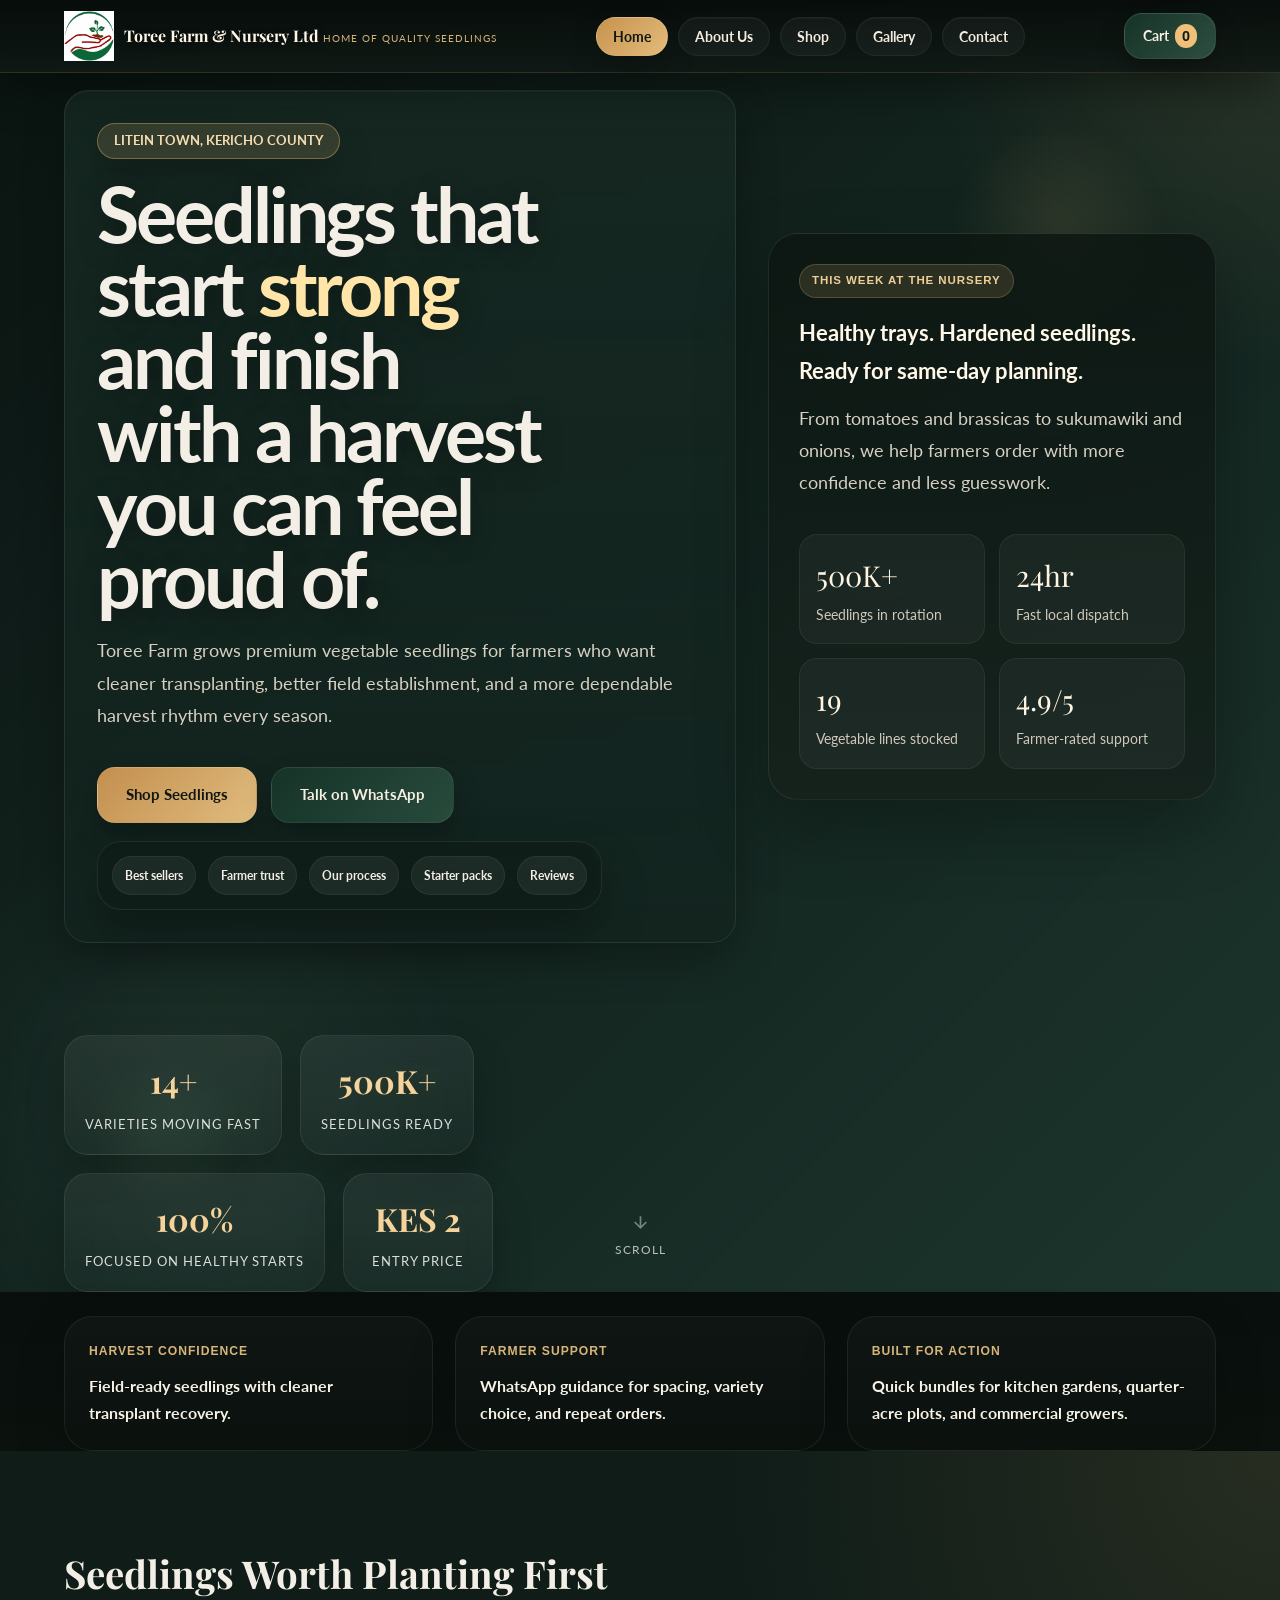
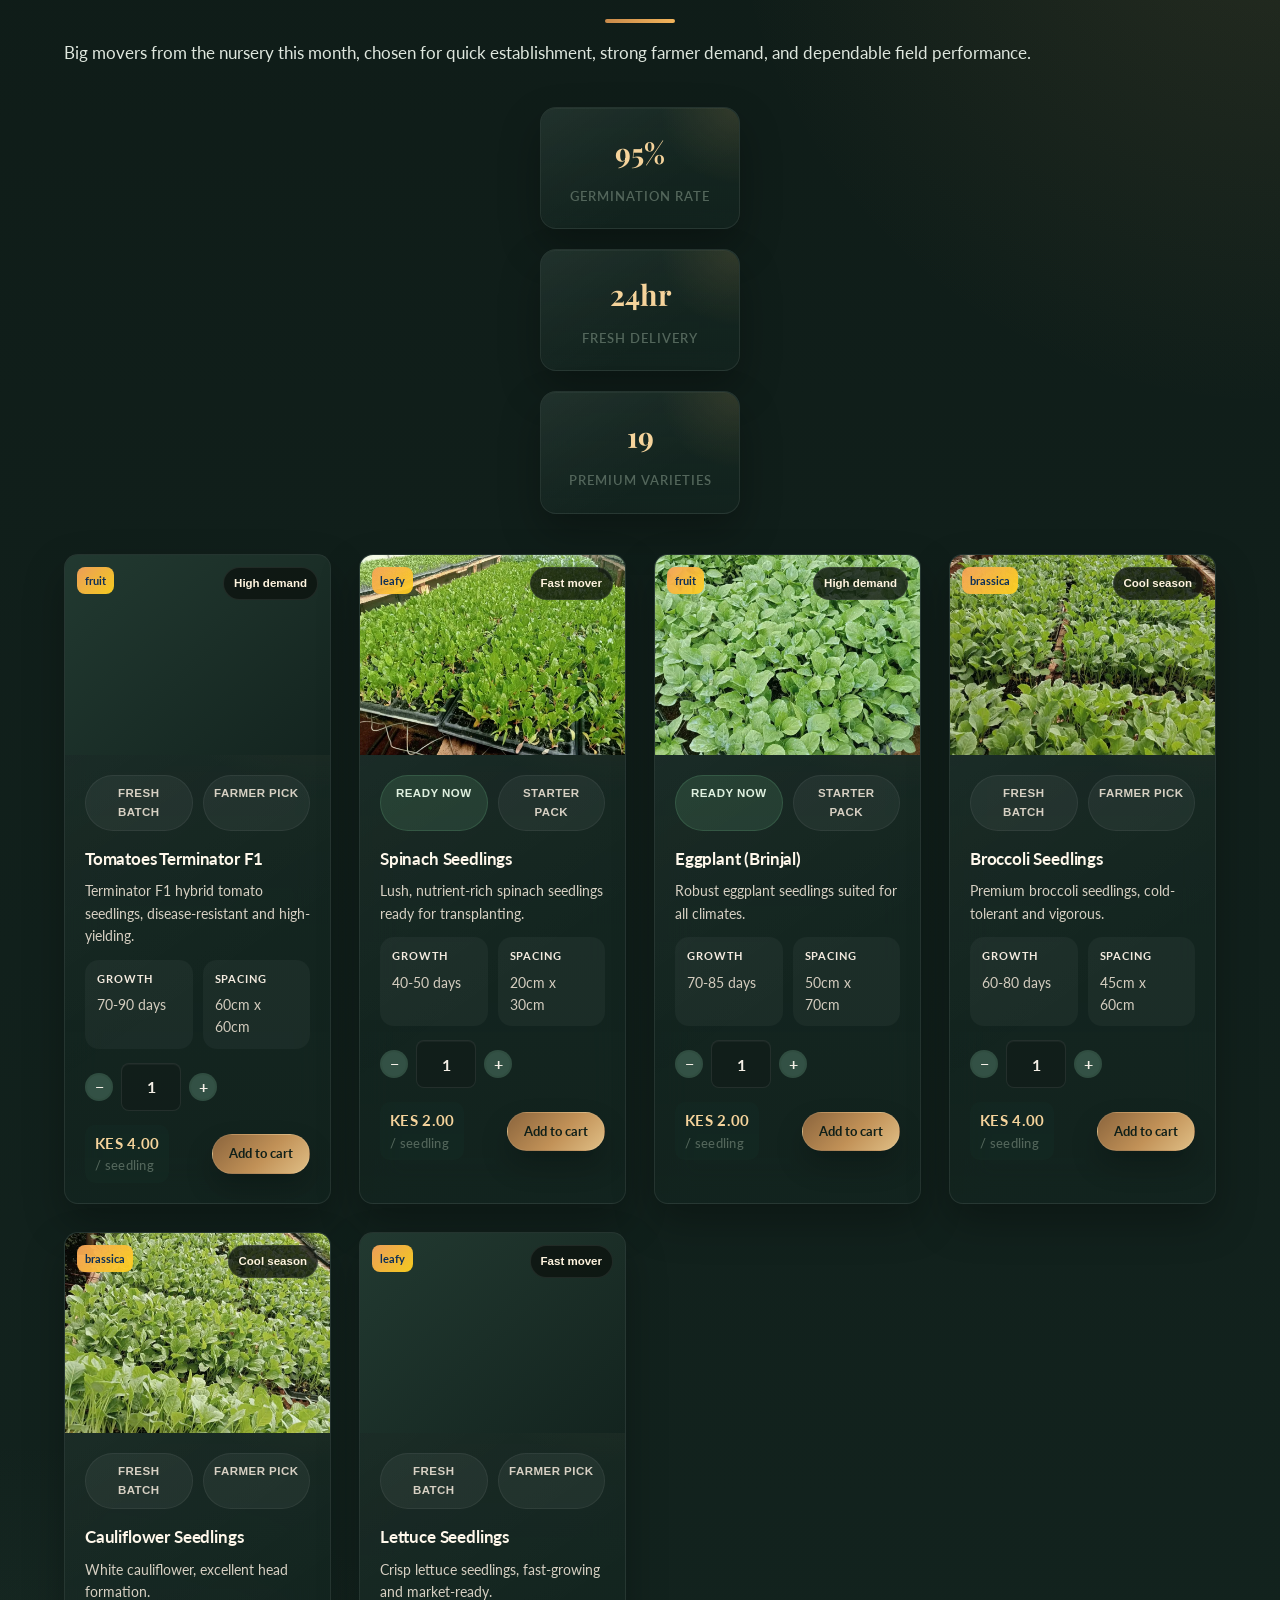
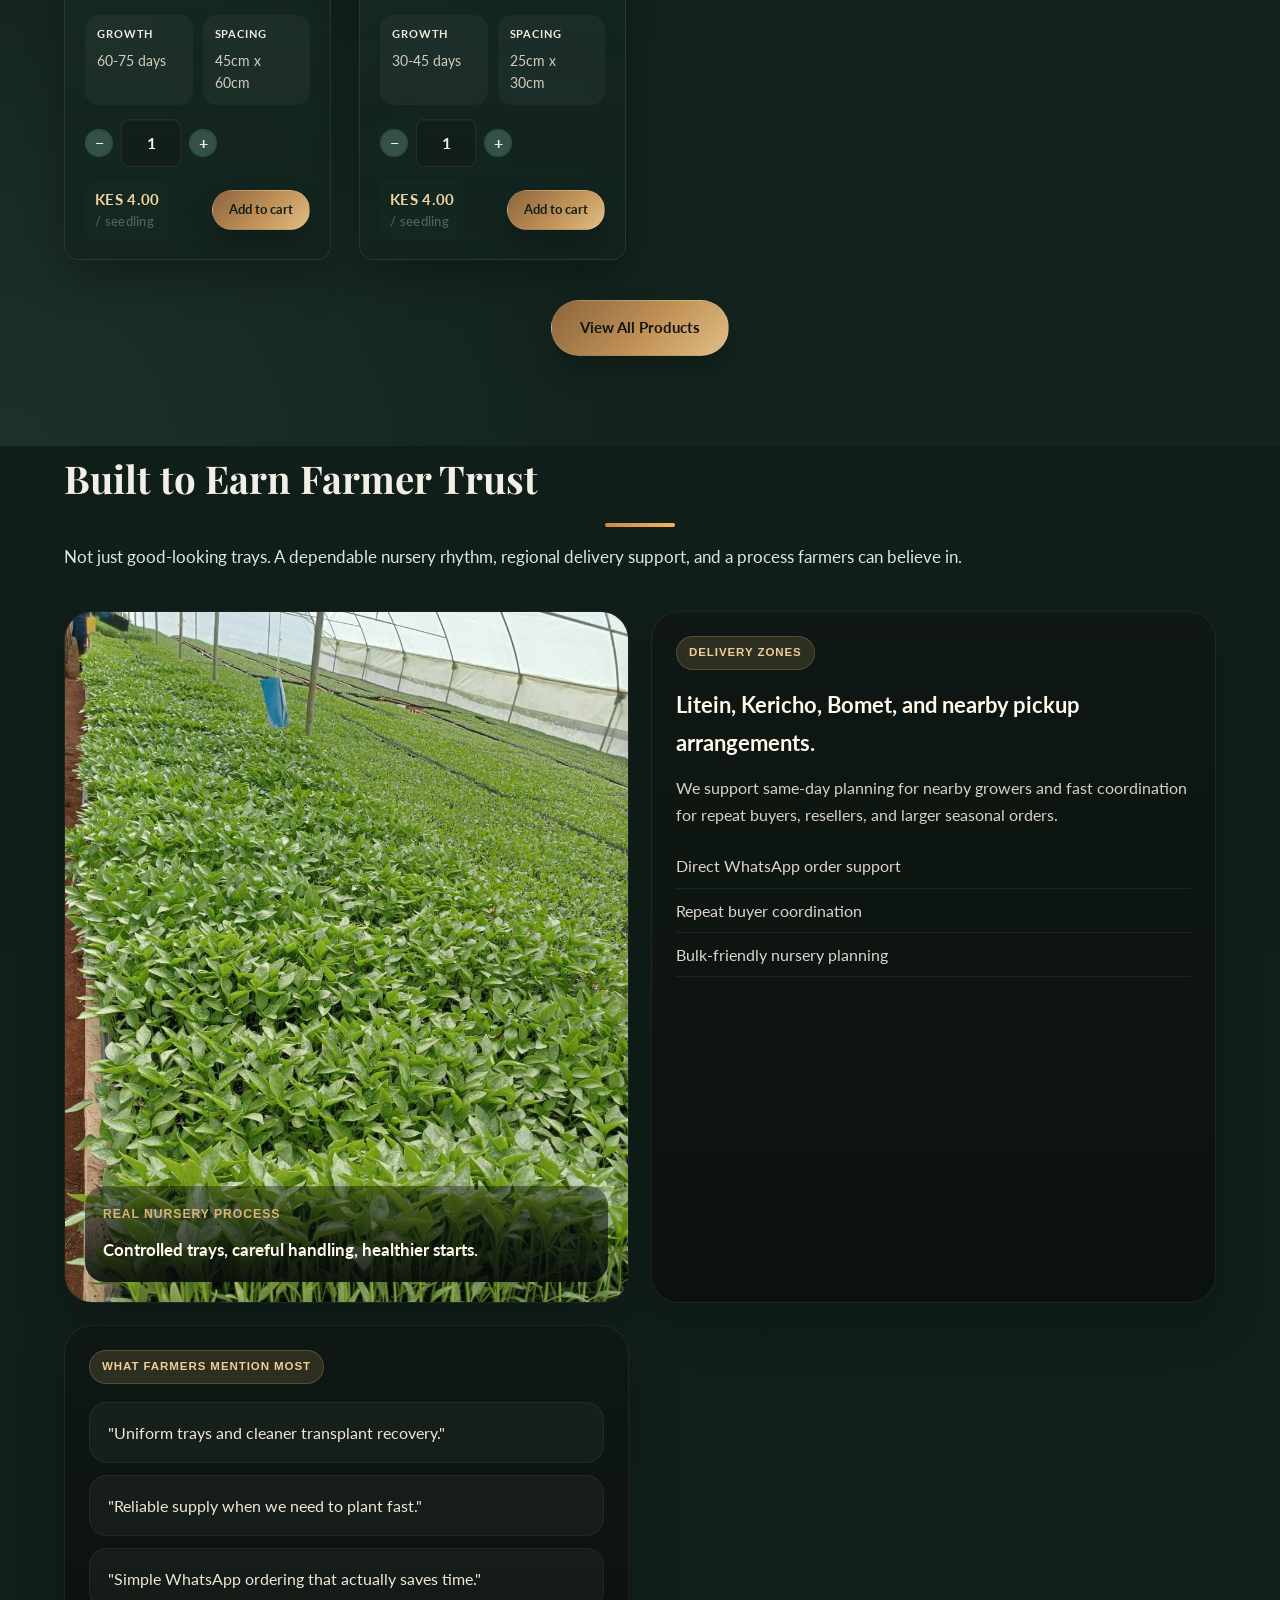
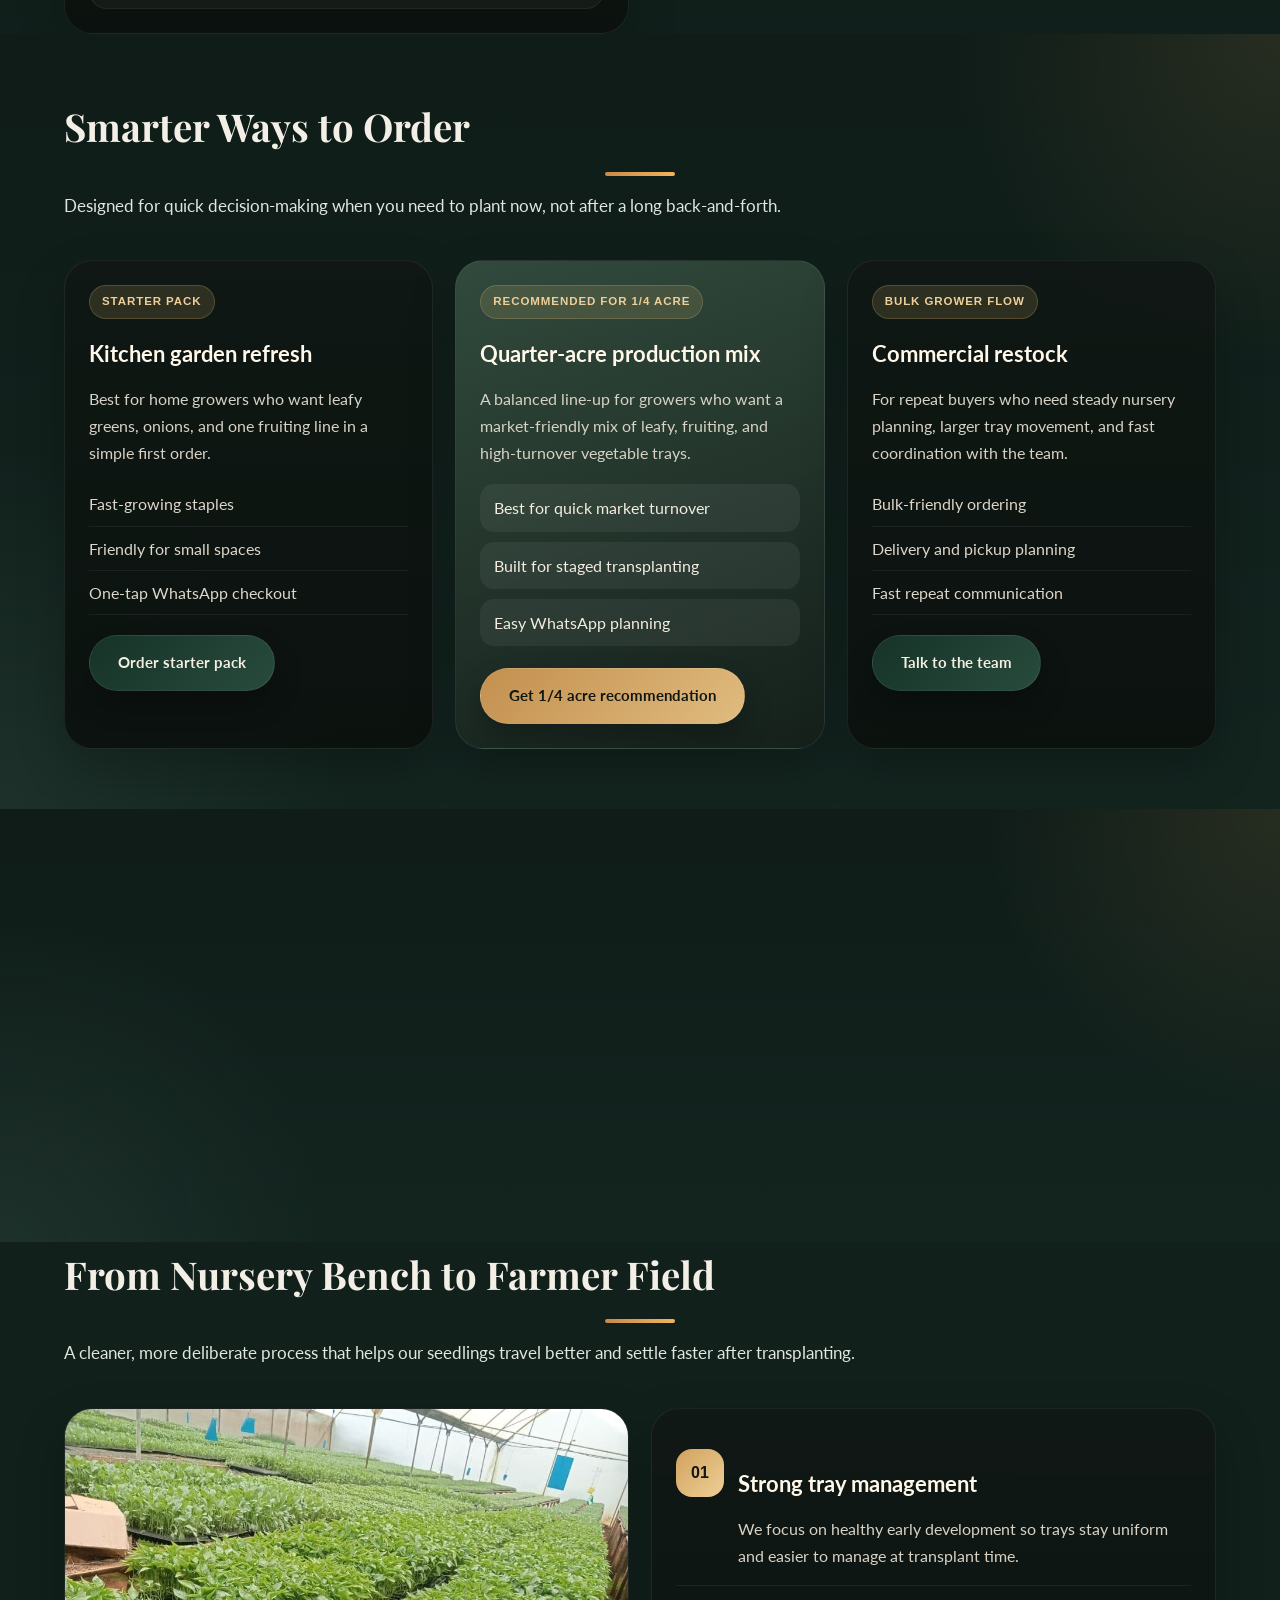
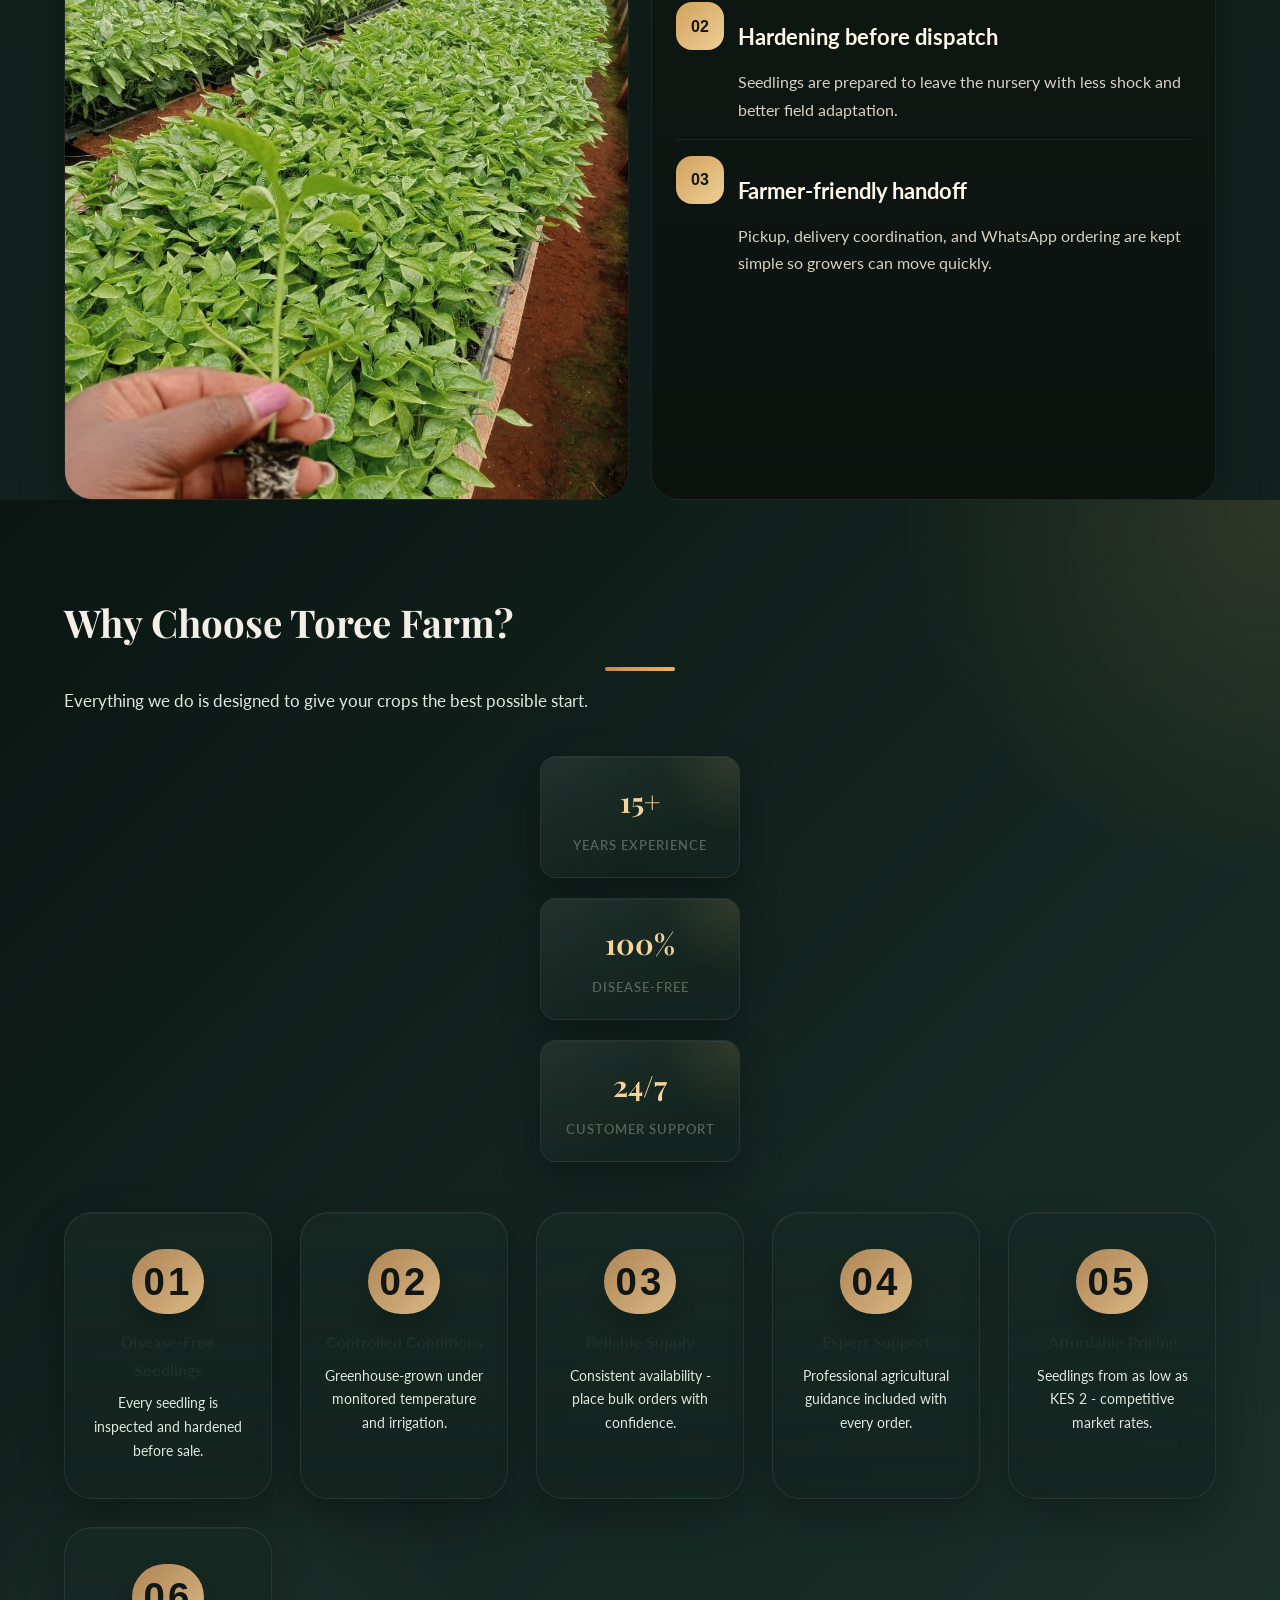
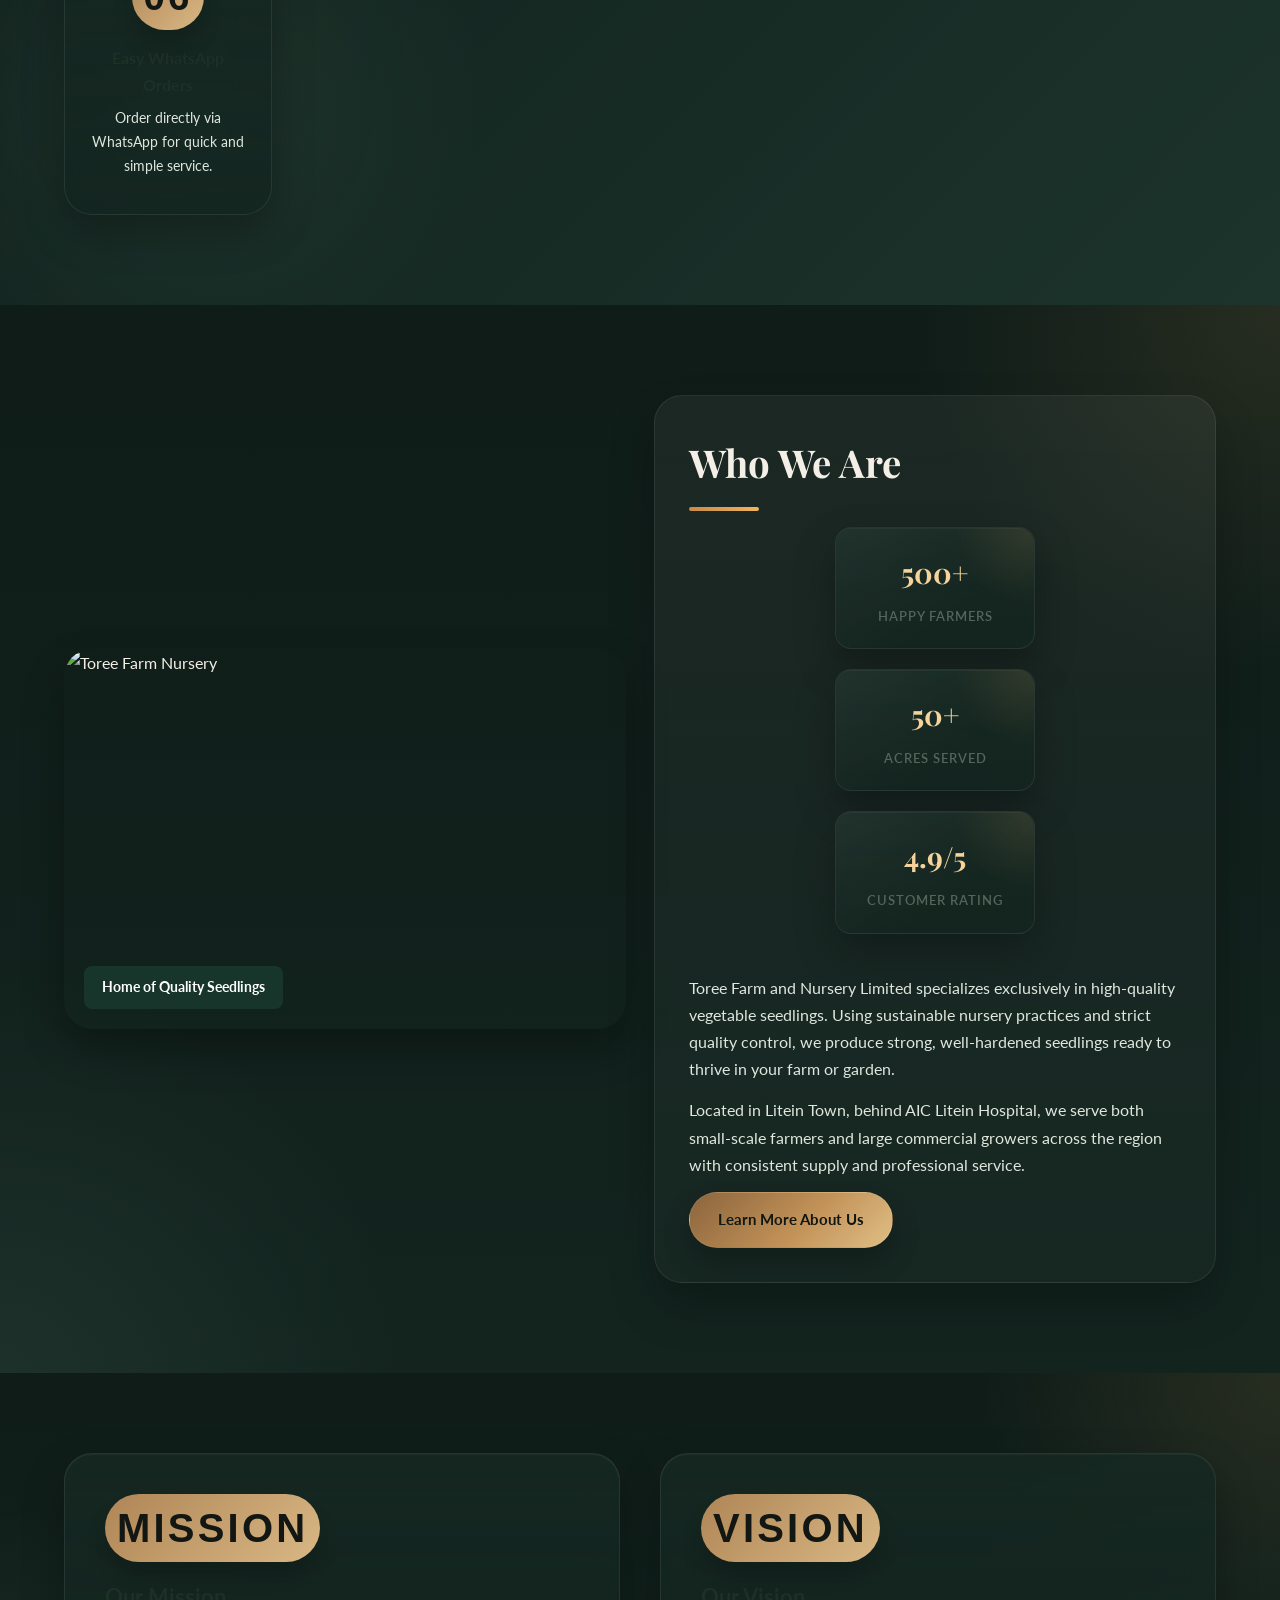
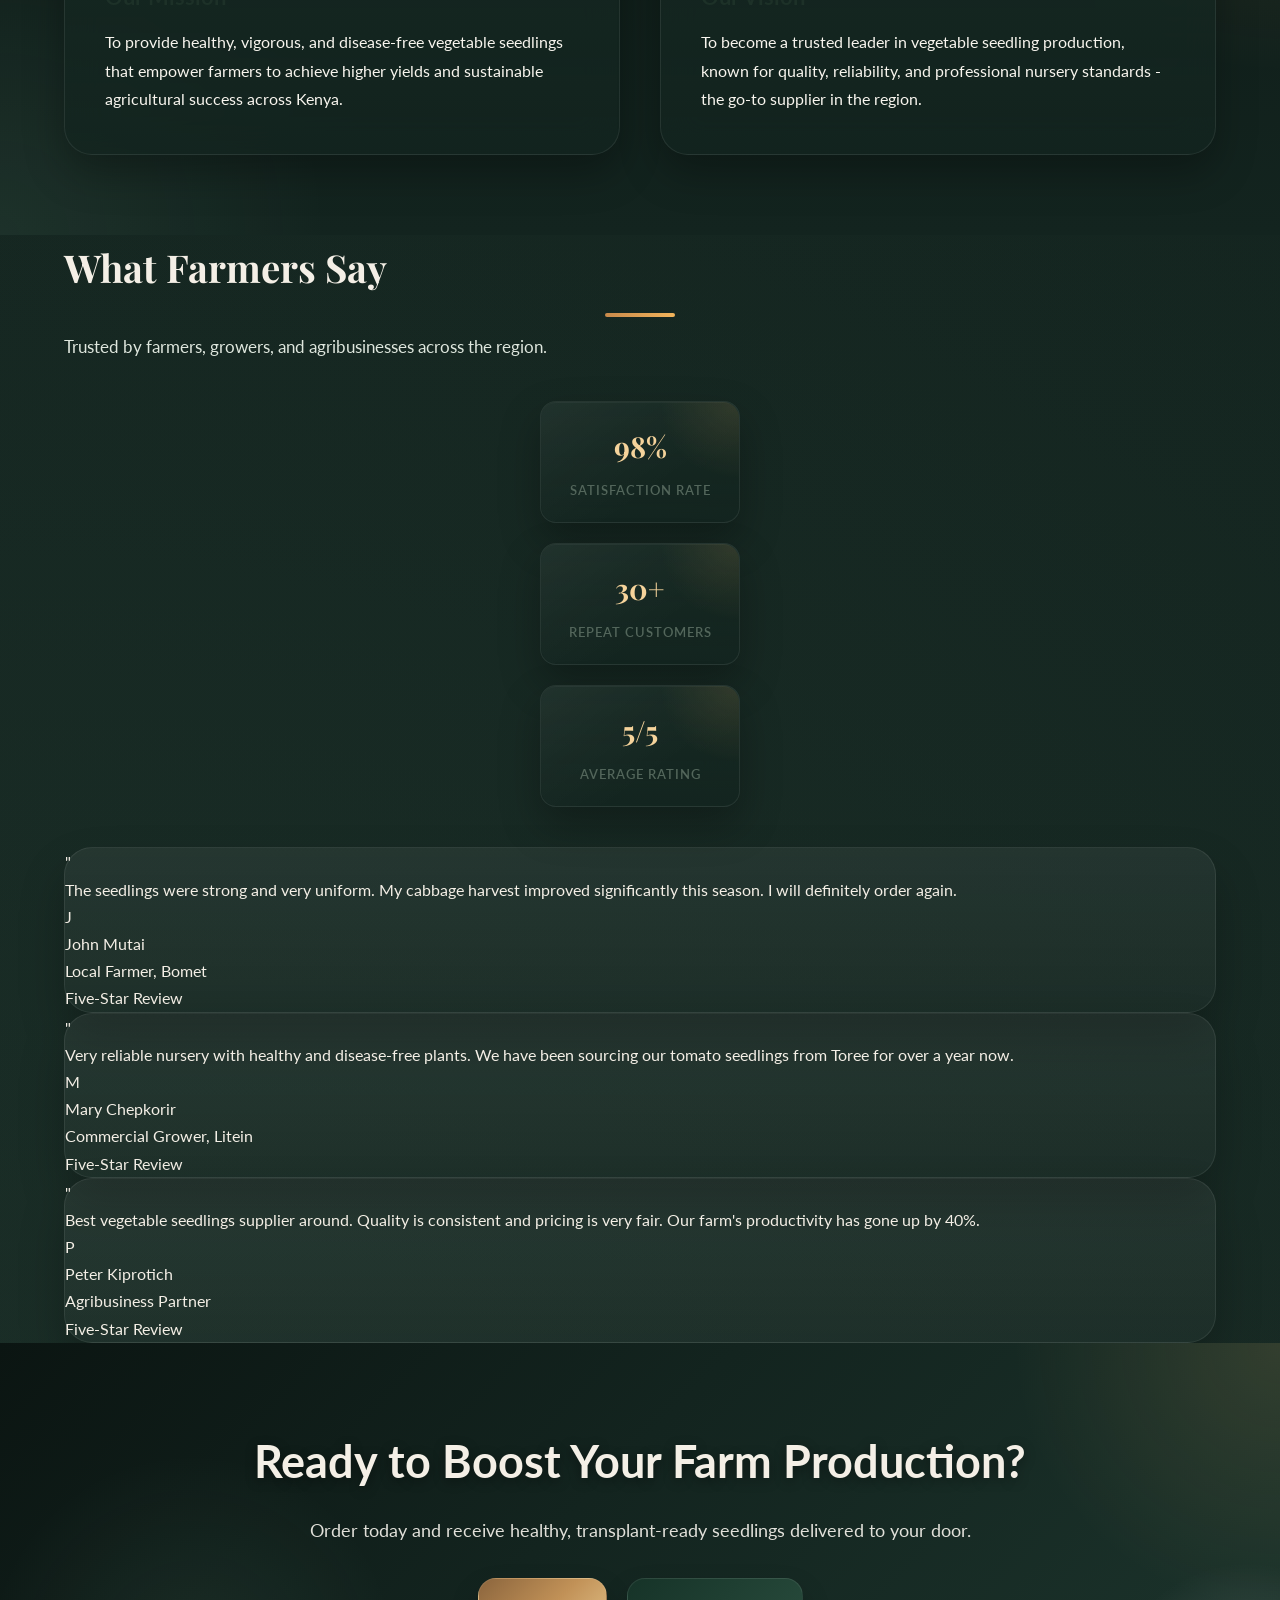
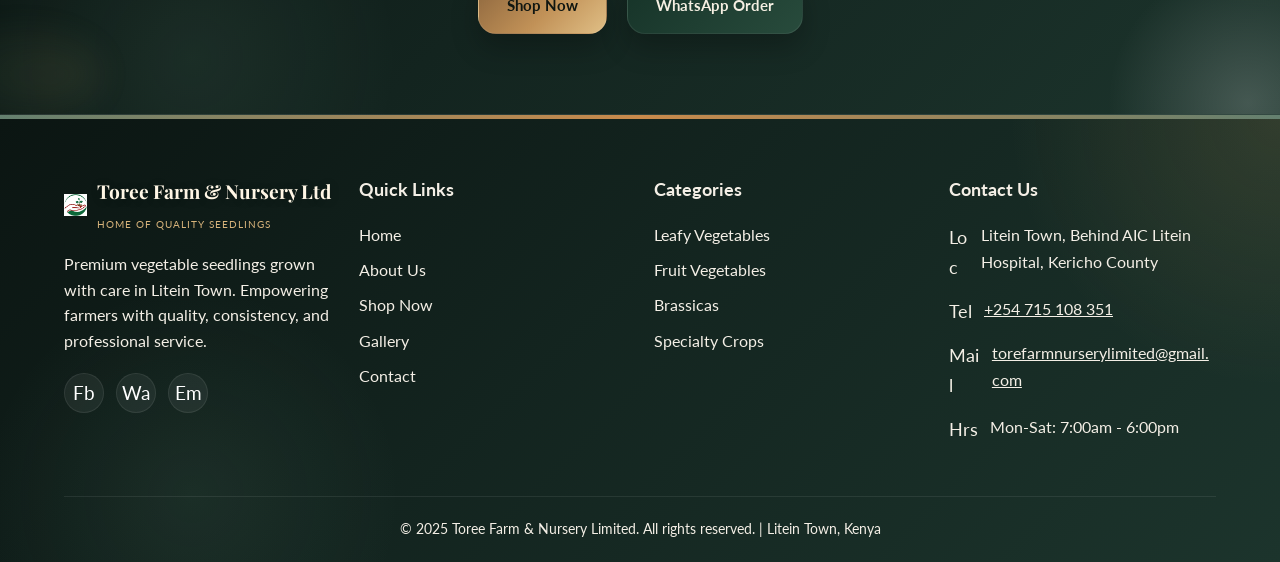
==== commit 38667509: "Improve mobile navigation with visible hamburger and cart icon" ====
--- a/index.html
+++ b/index.html
@@ -43,6 +43,14 @@
       </ul>
       <div style="display:flex; gap:10px; align-items:center">
         <a href="pages/cart.html" class="nav-cart-btn">Cart <span class="cart-badge">0</span></a>
+        <a href="pages/cart.html" class="nav-cart-btn-mobile" aria-label="Cart">
+          <svg width="20" height="20" viewBox="0 0 24 24" fill="none" stroke="currentColor" stroke-width="2">
+            <circle cx="9" cy="21" r="1"></circle>
+            <circle cx="20" cy="21" r="1"></circle>
+            <path d="m1 1 4 4h15l-1 7H6"></path>
+          </svg>
+          <span class="cart-badge">0</span>
+        </a>
         <button class="hamburger" aria-label="Menu">
           <span></span><span></span><span></span>
         </button>
--- a/css/style.css
+++ b/css/style.css
@@ -185,6 +185,40 @@
   transform: translateY(-2px);
   color: #fff !important;
   text-decoration: none;
+}
+
+.nav-cart-btn-mobile {
+  display: none;
+  padding: 8px;
+  border-radius: 50%;
+  background: linear-gradient(135deg, rgba(34, 97, 62, 0.85), rgba(74, 124, 89, 0.95));
+  border: 2px solid rgba(255,255,255,0.3);
+  transition: all 0.3s ease;
+  text-decoration: none;
+  color: #fff;
+  position: relative;
+}
+
+.nav-cart-btn-mobile:hover {
+  background: linear-gradient(135deg, rgba(255,255,255,0.2), rgba(255,255,255,0.1));
+  border-color: rgba(255,255,255,0.6);
+  transform: translateY(-2px);
+}
+
+.nav-cart-btn-mobile .cart-badge {
+  position: absolute;
+  top: -8px;
+  right: -8px;
+  background: #ff6b6b;
+  color: white;
+  border-radius: 50%;
+  width: 18px;
+  height: 18px;
+  display: flex;
+  align-items: center;
+  justify-content: center;
+  font-size: 0.7rem;
+  font-weight: bold;
 }
 
 .hero{min-height:100vh;position:relative;display:flex;align-items:center;overflow:hidden;background:linear-gradient(180deg,rgba(27,67,50,.65),rgba(34,97,62,.8));}.hero-bg{position:absolute;inset:0;background-image:url('../images/nursery-banner.jpg');background-size:cover;background-position:center;filter:brightness(0.65) saturate(1.1);} .hero-overlay{position:absolute;inset:0;background:linear-gradient(140deg,rgba(27,67,50,.85),rgba(46,139,63,.65),rgba(27,67,50,.45));}.hero-content{position:relative;z-index:2;max-width:700px;animation:fadeInUp .9s ease both;}.hero-badge{display:inline-flex;align-items:center;gap:8px;background:rgba(255,182,100,.25);border:1px solid rgba(255,180,93,.7);color:#fff;padding:6px 16px;border-radius:50px;font-size:.8rem;font-weight:700;text-transform:uppercase;margin-bottom:18px;}.hero h1{font-size:clamp(2.2rem,5vw,3.8rem);color:#fff;margin-bottom:20px;text-shadow:0 5px 24px rgba(0,0,0,.35);} .hero h1 span{color:#ffe6a8;} .hero p{font-size:1.15rem;color:rgba(255,255,255,.94);margin-bottom:36px;max-width:560px;line-height:1.75;}.hero-buttons{display:flex;gap:16px;flex-wrap:wrap;} .quick-nav{display:flex;flex-wrap:wrap;gap:10px;align-items:center;margin-top:18px;padding:8px 12px;background:rgba(255,255,255,0.18);border-radius:999px;box-shadow:0 4px 16px rgba(11,36,66,0.2);} .quick-nav a{color:#fff;font-weight:700;font-size:.78rem;padding:8px 12px;background:rgba(46,106,126,0.30);border-radius:999px;transition:all .25s ease;} .quick-nav a:hover{background:rgba(255,255,255,0.35);color:#0b2d4d;} .hero-stats{position:relative;z-index:2;display:flex;gap:34px;margin-top:60px;flex-wrap:wrap;justify-content:center;}.hero-stat{text-align:center;color:#fff;}.hero-stat .num{font-family:'Playfair Display',serif;font-size:2rem;font-weight:700;color:#f7cd5d;display:block;}.hero-stat .label{font-size:.8rem;opacity:.84;letter-spacing:1px;text-transform:uppercase;} .hero-scroll{position:absolute;bottom:32px;left:50%;transform:translateX(-50%);z-index:2;display:flex;flex-direction:column;align-items:center;gap:8px;color:rgba(255,255,255,.7);font-size:.75rem;letter-spacing:1px;text-transform:uppercase;animation:bounce 2s infinite;} .hero-scroll svg{opacity:.6;}
@@ -490,7 +524,7 @@
 footer {
   background: linear-gradient(135deg, #1a1a1a 0%, #0f0f0f 50%, #1a1a1a 100%);
 }
-@media (max-width:768px){.nav-links{display:none;flex-direction:column;position:absolute;top:72px;left:0;right:0;background:var(--dark-bg);padding:20px;box-shadow:0 8px 30px rgba(0,0,0,.5);gap:4px;border-top:1px solid rgba(255,255,255,.1);}.nav-links.open{display:flex;}.hamburger{display:flex;}.about-snap-grid{grid-template-columns:1fr;}.mv-grid{grid-template-columns:1fr;}.contact-grid{grid-template-columns:1fr;}.form-row{grid-template-columns:1fr;}.gallery-grid{columns:2;}.process-steps::before{display:none;}.footer-grid{grid-template-columns:1fr;}.hero-stats{gap:24px;}}.section-pedestal{flex-direction:column;gap:20px;}.pedestal-stat{min-width:auto;width:100%;max-width:200px;margin:0 auto;}.gallery-filters{justify-content:flex-start;overflow-x:auto;padding-bottom:10px;}.gallery-filter-btn{flex-shrink:0;}.values-grid{grid-template-columns:1fr;}.process-steps{flex-direction:column;gap:30px;}.process-step{width:100%;height:auto;min-height:120px;border-radius:var(--radius);flex-direction:row;text-align:left;padding:24px;}.process-step .step-num{margin-bottom:0;margin-right:16px;width:40px;height:40px;font-size:1rem;}.process-step h4{margin-bottom:8px;}.process-step p{font-size:.8rem;}.team-grid{grid-template-columns:1fr;}.achievements-grid{grid-template-columns:repeat(2,1fr);gap:20px;}.contact-grid{grid-template-columns:1fr;}.contact-info-card{flex-direction:column;text-align:center;gap:12px;}.testimonials-grid{grid-template-columns:1fr;}.faq-grid{grid-template-columns:1fr;}.quick-actions{flex-direction:column;gap:12px;}
+@media (max-width:768px){.nav-links{display:none;flex-direction:column;position:absolute;top:72px;left:0;right:0;background:var(--dark-bg);padding:20px;box-shadow:0 8px 30px rgba(0,0,0,.5);gap:4px;border-top:1px solid rgba(255,255,255,.1);}.nav-links.open{display:flex;}.hamburger{display:flex !important;padding:8px;border-radius:8px;background:rgba(255,255,255,0.1);border:1px solid rgba(255,255,255,0.2);transition:all 0.3s ease;}.hamburger:hover{background:rgba(255,255,255,0.2);}.nav-cart-btn{display:none;}.nav-cart-btn-mobile{display:inline-flex !important;}.about-snap-grid{grid-template-columns:1fr;}.mv-grid{grid-template-columns:1fr;}.contact-grid{grid-template-columns:1fr;}.form-row{grid-template-columns:1fr;}.gallery-grid{columns:2;}.process-steps::before{display:none;}.footer-grid{grid-template-columns:1fr;}.hero-stats{gap:24px;}}.section-pedestal{flex-direction:column;gap:20px;}.pedestal-stat{min-width:auto;width:100%;max-width:200px;margin:0 auto;}.gallery-filters{justify-content:flex-start;overflow-x:auto;padding-bottom:10px;}.gallery-filter-btn{flex-shrink:0;}.values-grid{grid-template-columns:1fr;}.process-steps{flex-direction:column;gap:30px;}.process-step{width:100%;height:auto;min-height:120px;border-radius:var(--radius);flex-direction:row;text-align:left;padding:24px;}.process-step .step-num{margin-bottom:0;margin-right:16px;width:40px;height:40px;font-size:1rem;}.process-step h4{margin-bottom:8px;}.process-step p{font-size:.8rem;}.team-grid{grid-template-columns:1fr;}.achievements-grid{grid-template-columns:repeat(2,1fr);gap:20px;}.contact-grid{grid-template-columns:1fr;}.contact-info-card{flex-direction:column;text-align:center;gap:12px;}.testimonials-grid{grid-template-columns:1fr;}.faq-grid{grid-template-columns:1fr;}.quick-actions{flex-direction:column;gap:12px;}
 @media (max-width:640px){.nav-inner{padding:0 14px; .quick-nav{justify-content:center;}}.hero h1{font-size:2rem;}.hero-buttons{flex-direction:column;align-items:stretch;gap:12px;}.hero-stat{font-size:.85rem;}.section-title{font-size:1.5rem;}.hero-stat .num{font-size:1.6rem;}.about-snap{padding:70px 0;}.mission-vision,.why-us,.featured{padding:60px 0;}.footer-grid{grid-template-columns:1fr;}}
 
 /* BLOG PAGE STYLES */
@@ -5286,6 +5320,145 @@
   padding: 22px;
 }
 
+.filter-layout {
+  display: grid !important;
+  grid-template-columns: minmax(280px, 330px) minmax(0, 1fr);
+  gap: 24px;
+  align-items: start;
+}
+
+.shop-side-story {
+  display: grid;
+  gap: 20px;
+}
+
+.shop-side-card {
+  padding: 24px;
+  border-radius: 28px;
+  background: linear-gradient(180deg, rgba(15, 23, 19, 0.88), rgba(20, 31, 26, 0.94));
+  border: 1px solid rgba(255,255,255,0.08);
+  box-shadow: 0 22px 48px rgba(0,0,0,0.2);
+}
+
+.shop-side-card.spotlight {
+  background:
+    radial-gradient(circle at top right, rgba(226, 189, 120, 0.14), transparent 24%),
+    linear-gradient(160deg, rgba(25, 43, 34, 0.96), rgba(13, 21, 17, 0.96));
+}
+
+.shop-side-kicker,
+.shop-command-kicker {
+  display: inline-flex;
+  padding: 6px 12px;
+  border-radius: 999px;
+  background: rgba(226, 189, 120, 0.14);
+  border: 1px solid rgba(226, 189, 120, 0.22);
+  color: #efcf97;
+  text-transform: uppercase;
+  letter-spacing: 0.08em;
+  font-size: 0.72rem;
+  font-weight: 800;
+}
+
+.shop-side-card h3,
+.shop-command-bar h3 {
+  margin: 16px 0 10px;
+  color: #fff7e8;
+  font-size: 1.5rem;
+}
+
+.shop-side-card p,
+.shop-side-card blockquote {
+  color: #d7d0c3;
+}
+
+.shop-side-card blockquote {
+  margin: 16px 0 20px;
+  padding: 18px;
+  border-radius: 18px;
+  background: rgba(255,255,255,0.04);
+  border: 1px solid rgba(255,255,255,0.06);
+  font-size: 1rem;
+  line-height: 1.7;
+}
+
+.shop-side-highlights {
+  display: flex;
+  flex-wrap: wrap;
+  gap: 10px;
+  margin-top: 18px;
+}
+
+.shop-side-highlights span,
+.shop-command-pills span {
+  padding: 9px 12px;
+  border-radius: 999px;
+  background: rgba(255,255,255,0.05);
+  border: 1px solid rgba(255,255,255,0.07);
+  color: #f3ebde;
+  font-size: 0.82rem;
+  font-weight: 700;
+}
+
+.shop-side-card.photo {
+  padding: 0;
+  overflow: hidden;
+}
+
+.shop-side-card.photo img {
+  width: 100%;
+  height: 100%;
+  min-height: 260px;
+  object-fit: cover;
+}
+
+.shop-command-bar {
+  display: grid;
+  grid-template-columns: minmax(0, 1fr) auto;
+  gap: 18px;
+  align-items: center;
+  margin-bottom: 26px;
+  padding: 22px 24px;
+  border-radius: 26px;
+  background:
+    radial-gradient(circle at top right, rgba(226, 189, 120, 0.12), transparent 18%),
+    linear-gradient(160deg, rgba(14, 22, 18, 0.9), rgba(21, 33, 27, 0.96));
+  border: 1px solid rgba(255,255,255,0.08);
+  box-shadow: 0 22px 50px rgba(0,0,0,0.22);
+}
+
+.shop-command-pills {
+  display: flex;
+  gap: 10px;
+  flex-wrap: wrap;
+  justify-content: flex-end;
+}
+
+.products-section .shop-header {
+  padding: 18px 22px;
+  border-radius: 22px;
+  background: rgba(12, 18, 15, 0.62);
+  border: 1px solid rgba(255,255,255,0.06);
+  backdrop-filter: blur(14px);
+}
+
+.products-section #shop-products.products-grid {
+  margin-top: 24px;
+}
+
+.shop-premium-card {
+  border-radius: 26px;
+  overflow: hidden;
+}
+
+.shop-premium-card .product-body h3 {
+  font-size: 1.16rem;
+}
+
+.shop-premium-card .price-tag {
+  background: rgba(226, 189, 120, 0.12);
+}
+
 @media (max-width: 900px) {
   .story-hero-grid,
   .harvest-strip-grid,
@@ -5295,7 +5468,9 @@
   .premium-shop-hero-grid,
   .shop-hero-metrics,
   .product-card-actions,
-  .product-meta-grid {
+  .product-meta-grid,
+  .filter-layout,
+  .shop-command-bar {
     grid-template-columns: 1fr;
   }
 
@@ -5310,6 +5485,10 @@
   .story-visual-grid,
   .product-chip-row {
     grid-template-columns: 1fr 1fr;
+  }
+
+  .shop-command-pills {
+    justify-content: flex-start;
   }
 }
 
@@ -5319,7 +5498,9 @@
   .trust-card,
   .process-story-card,
   .shop-hero-panel,
-  .pickup-card.cinematic {
+  .pickup-card.cinematic,
+  .shop-side-card,
+  .shop-command-bar {
     padding: 22px;
     border-radius: 22px;
   }
@@ -5337,3 +5518,90 @@
     height: 210px;
   }
 }
+
+/* Final motion and entry polish */
+body.page-enter main,
+body.page-enter .hero,
+body.page-enter .page-hero,
+body.page-enter .featured,
+body.page-enter .filter-section,
+body.page-enter .products-section,
+body.page-enter .shop-curation-band,
+body.page-enter .shop-recommendations,
+body.page-enter .trust-band,
+body.page-enter .process-story,
+body.page-enter .social-proof-section {
+  animation: pageRise 0.7s ease both;
+}
+
+@keyframes pageRise {
+  from {
+    opacity: 0;
+    transform: translateY(12px);
+  }
+  to {
+    opacity: 1;
+    transform: translateY(0);
+  }
+}
+
+.page-loader {
+  position: fixed;
+  inset: 0;
+  z-index: 4000;
+  display: flex;
+  align-items: center;
+  justify-content: center;
+  background:
+    radial-gradient(circle at top right, rgba(226, 189, 120, 0.16), transparent 20%),
+    linear-gradient(180deg, rgba(7, 12, 10, 0.98), rgba(14, 22, 18, 0.98));
+  transition: opacity 0.45s ease, visibility 0.45s ease;
+}
+
+.page-loader.done {
+  opacity: 0;
+  visibility: hidden;
+}
+
+.page-loader-mark {
+  display: grid;
+  gap: 10px;
+  justify-items: center;
+  padding: 28px 34px;
+  border-radius: 24px;
+  background: linear-gradient(180deg, rgba(19, 30, 24, 0.82), rgba(12, 18, 15, 0.92));
+  border: 1px solid rgba(255,255,255,0.08);
+  box-shadow: 0 24px 60px rgba(0,0,0,0.3);
+}
+
+.page-loader-title {
+  color: #fff4df;
+  font-family: 'Playfair Display', serif;
+  font-size: 1.6rem;
+}
+
+.page-loader-subtitle {
+  color: #d2cbbc;
+  font-size: 0.88rem;
+  letter-spacing: 0.08em;
+  text-transform: uppercase;
+}
+
+.story-hero .hero-bg,
+.hero-parallax-orb,
+.hero-story-card,
+.shop-hero-panel {
+  will-change: transform;
+  transition: transform 0.2s linear;
+}
+
+@media (prefers-reduced-motion: reduce) {
+  .page-loader,
+  .story-hero .hero-bg,
+  .hero-parallax-orb,
+  .hero-story-card,
+  .shop-hero-panel {
+    transition: none !important;
+    animation: none !important;
+  }
+}
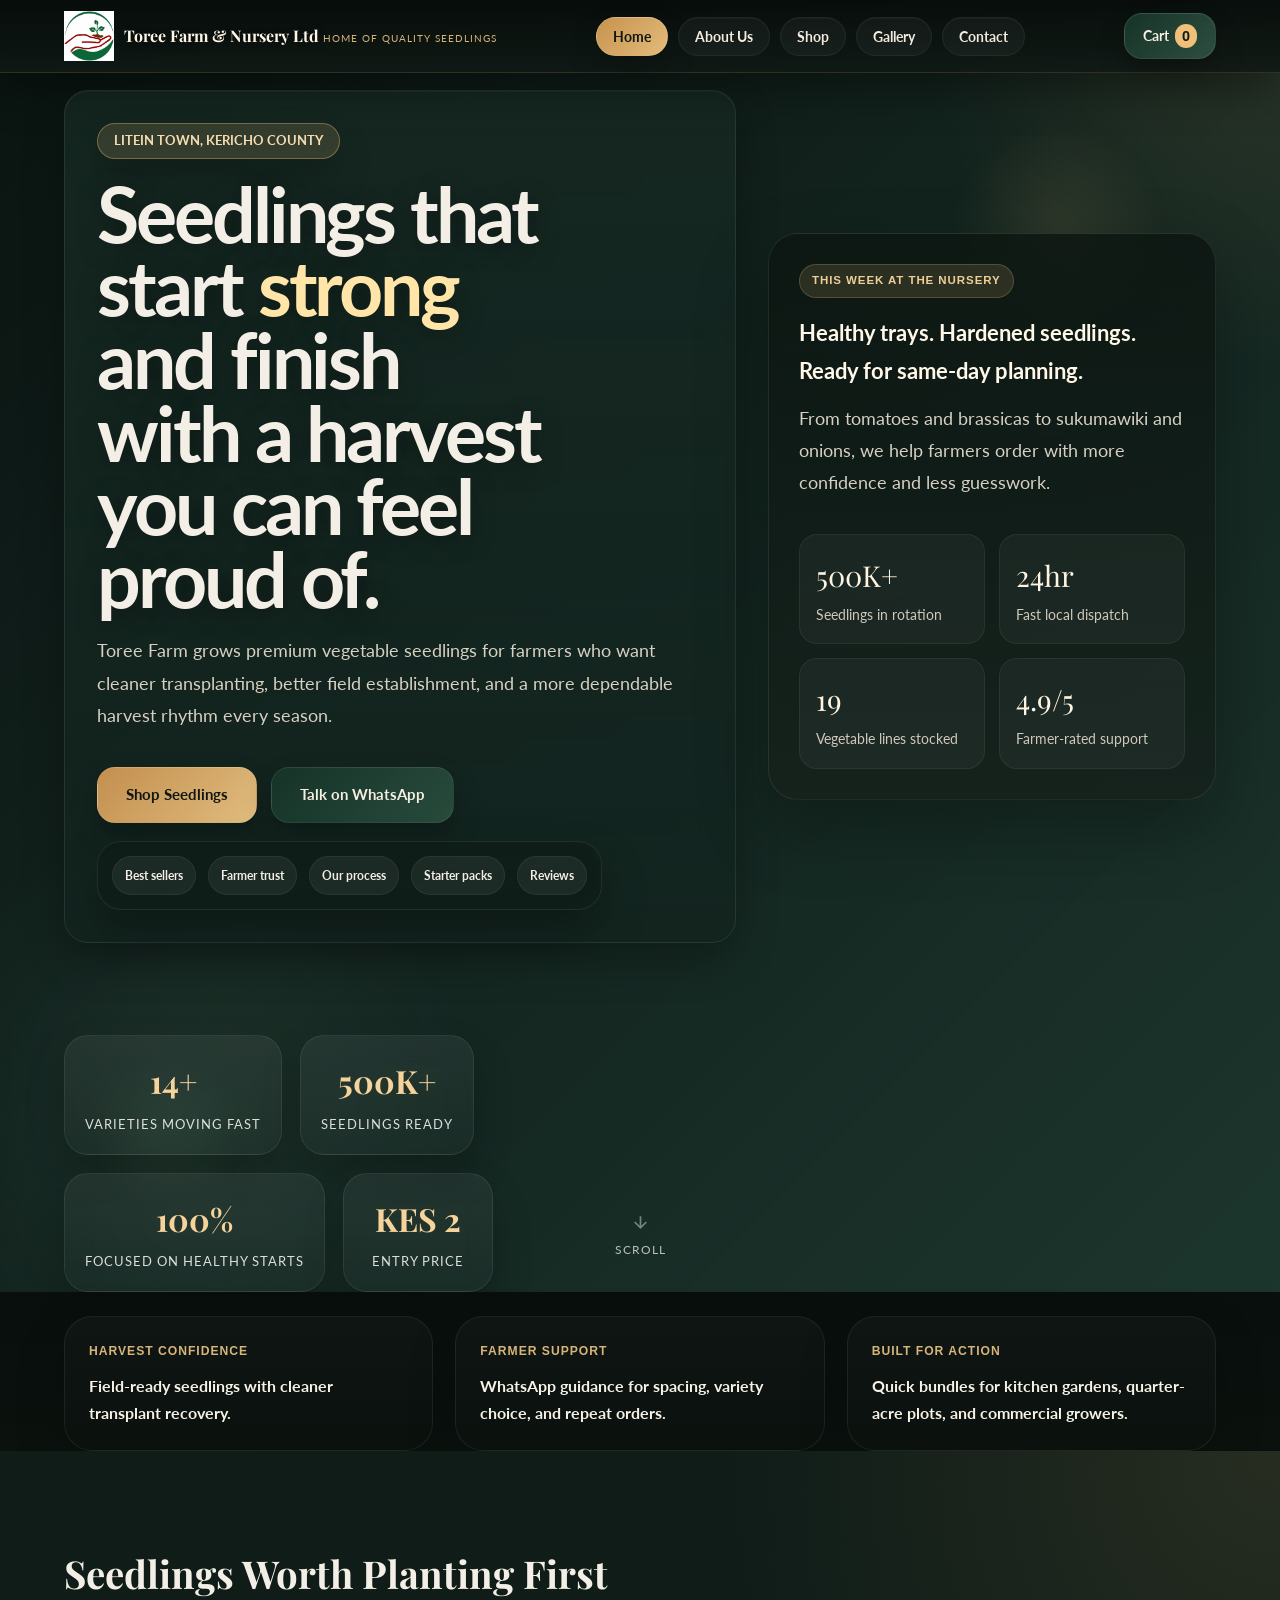
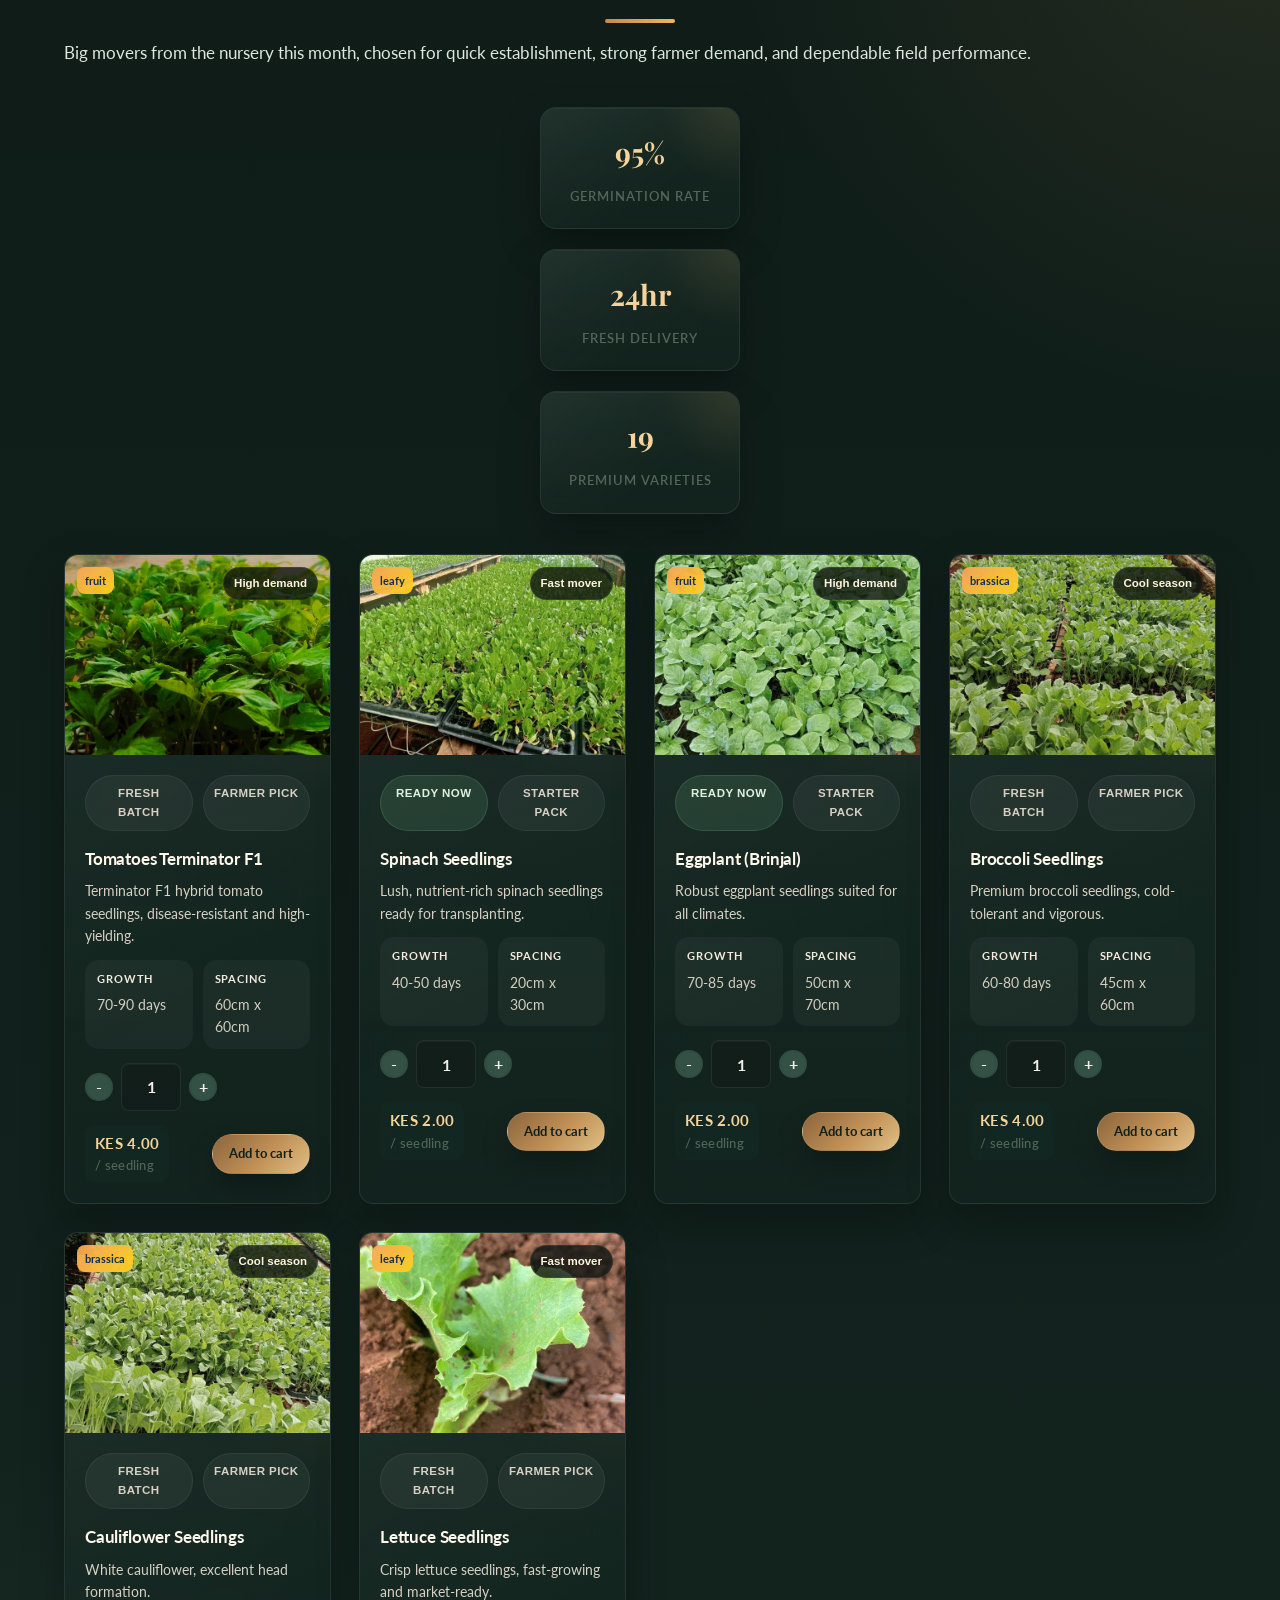
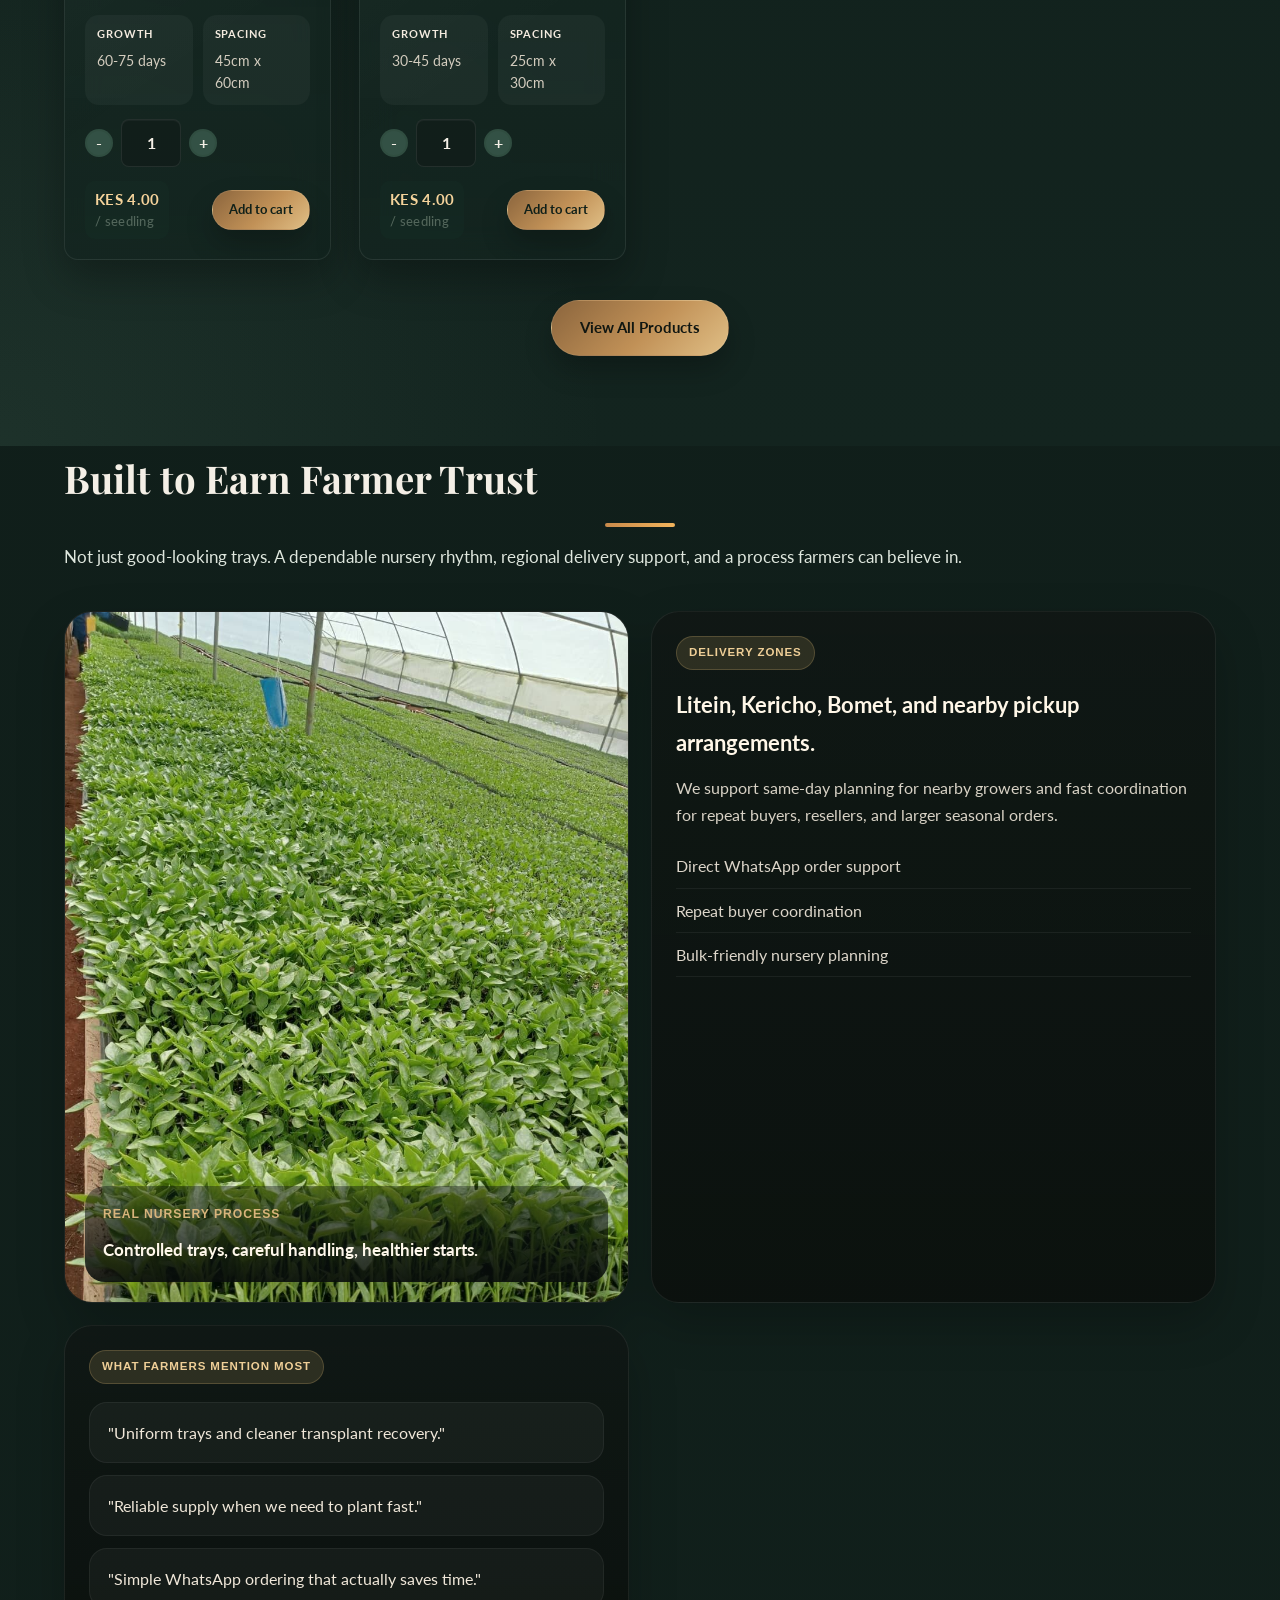
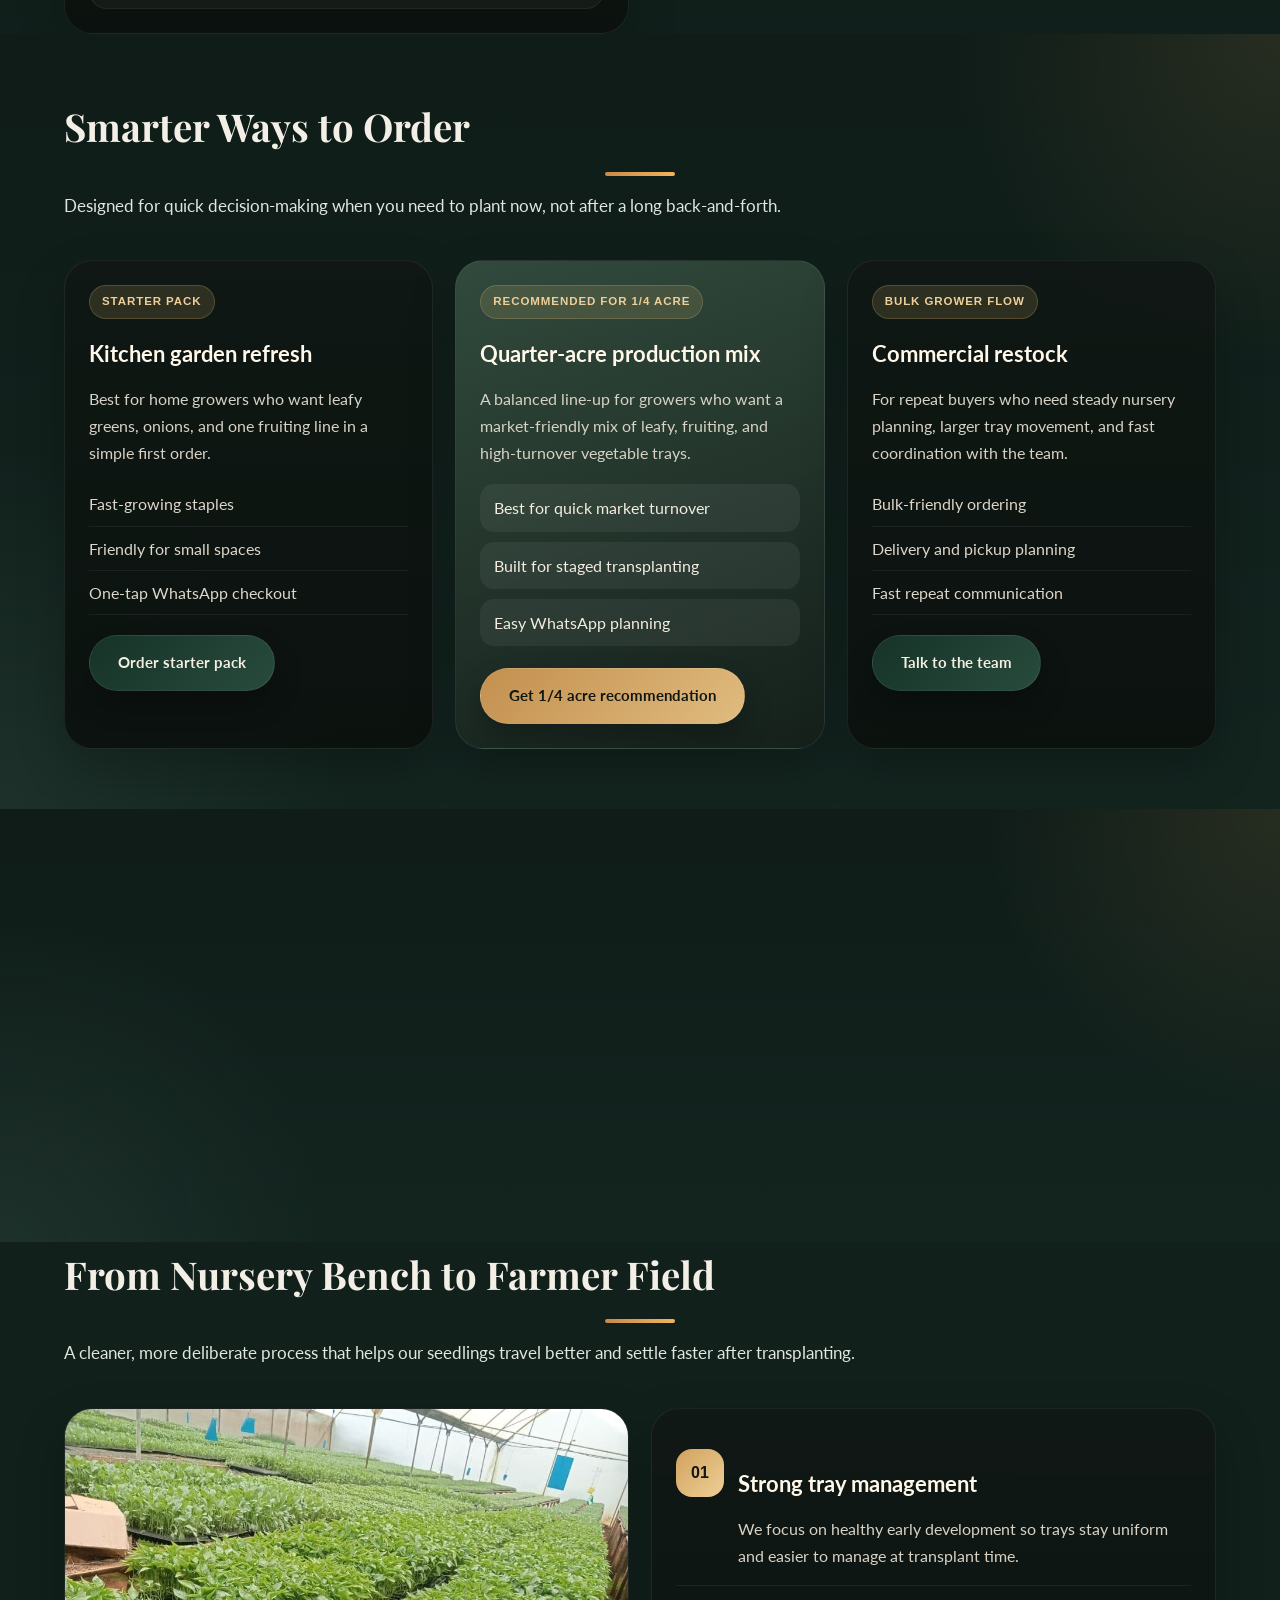
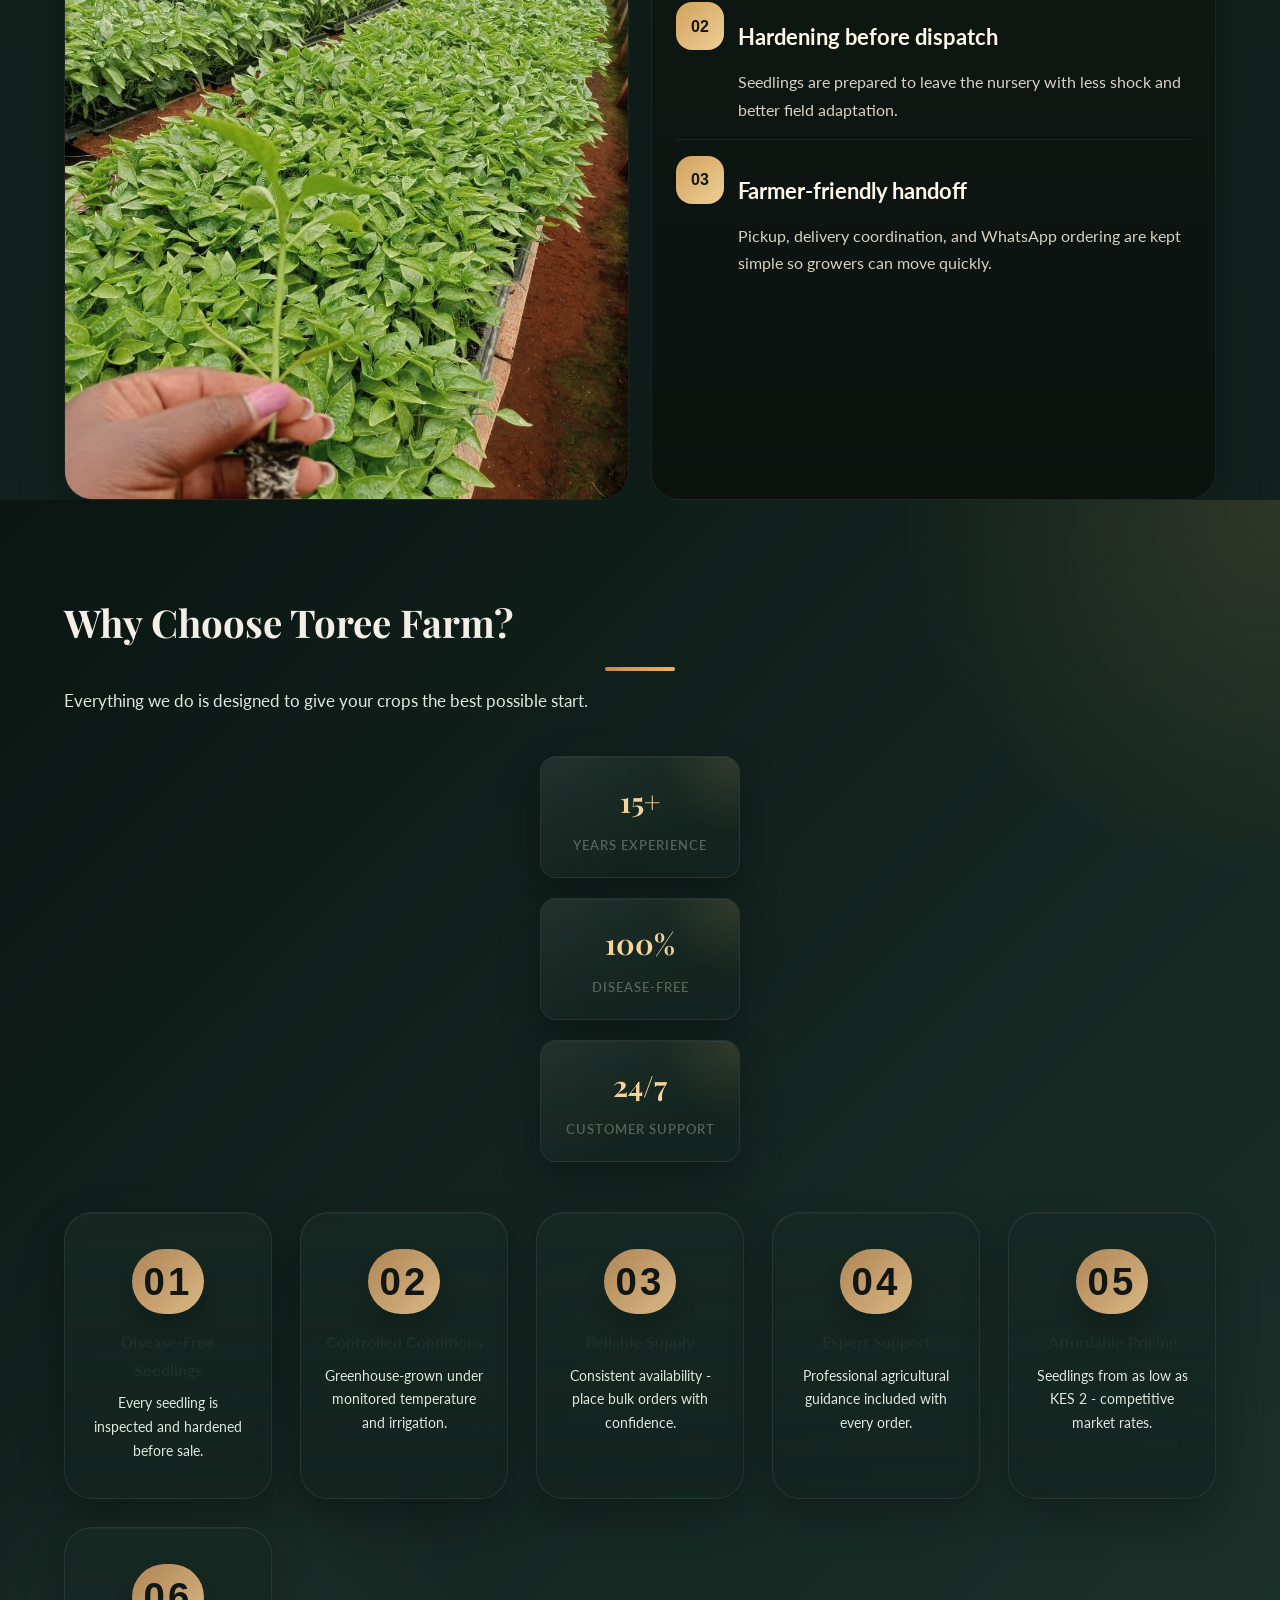
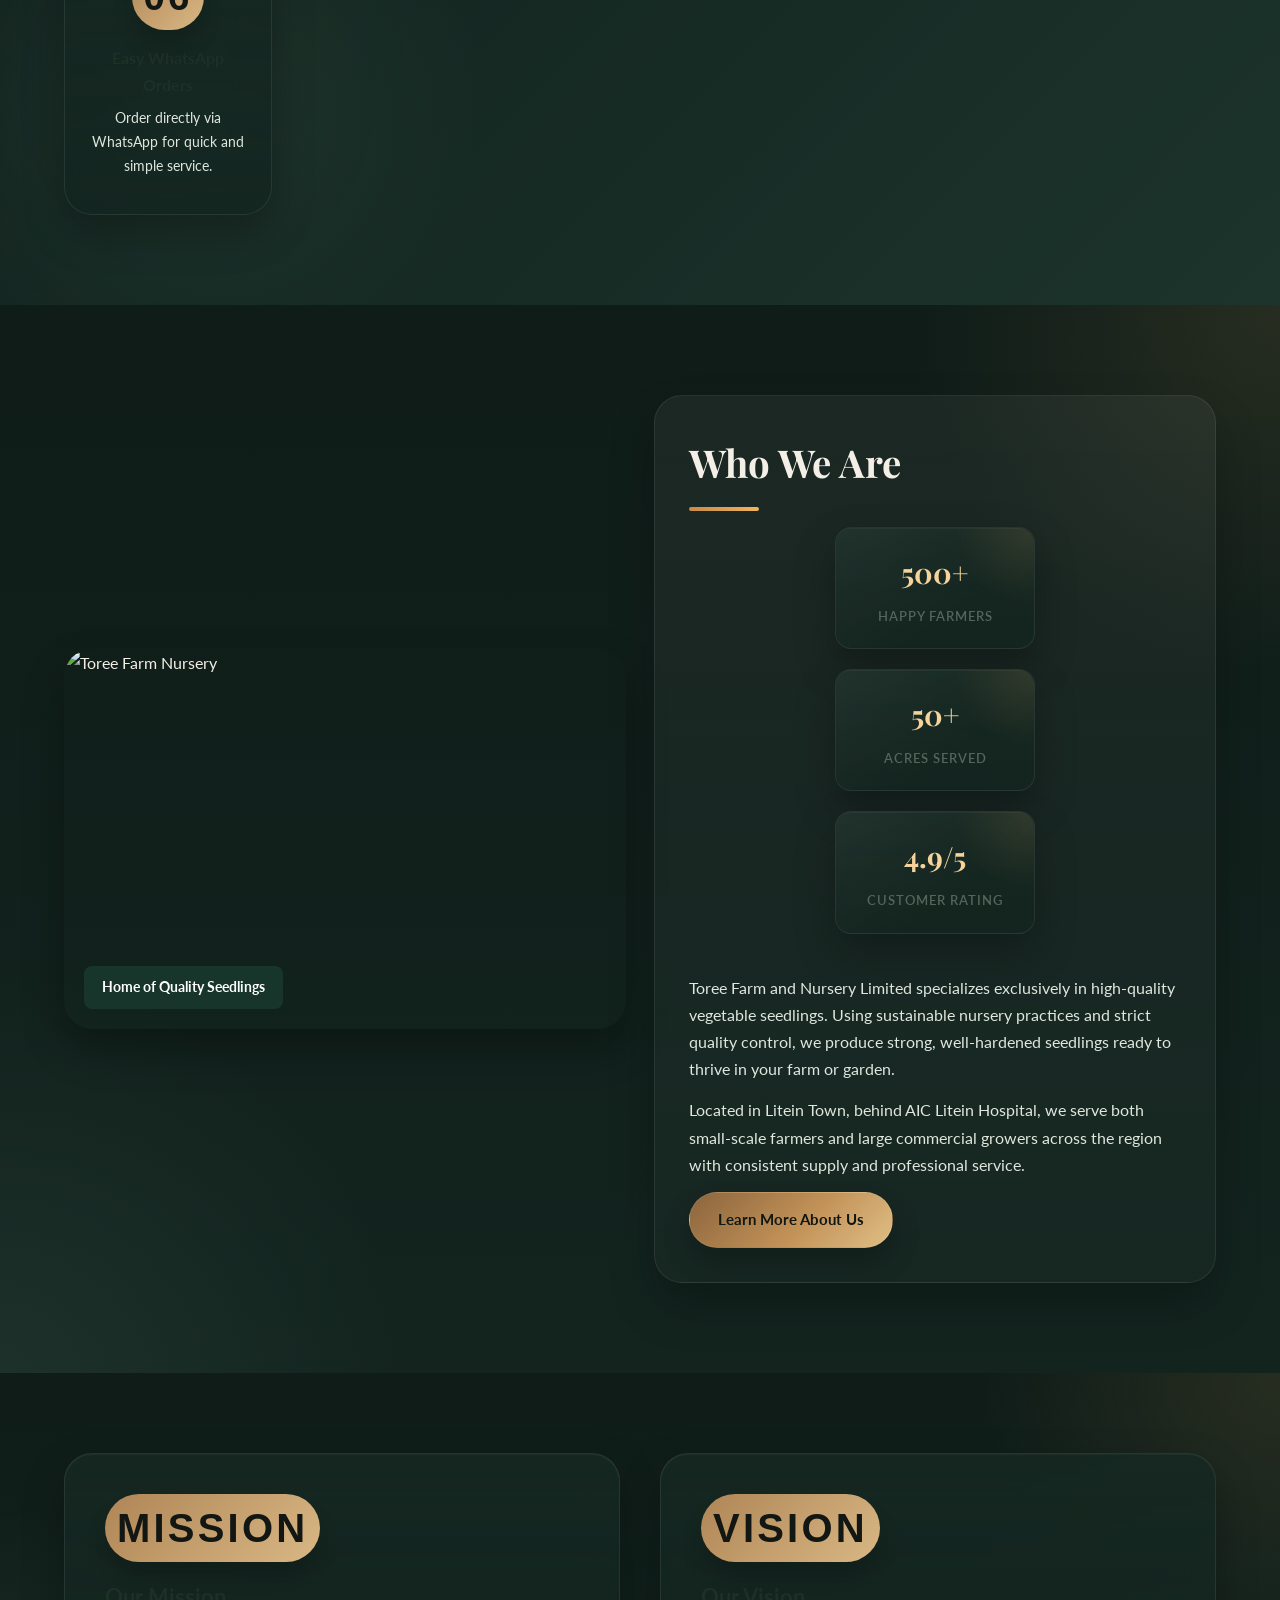
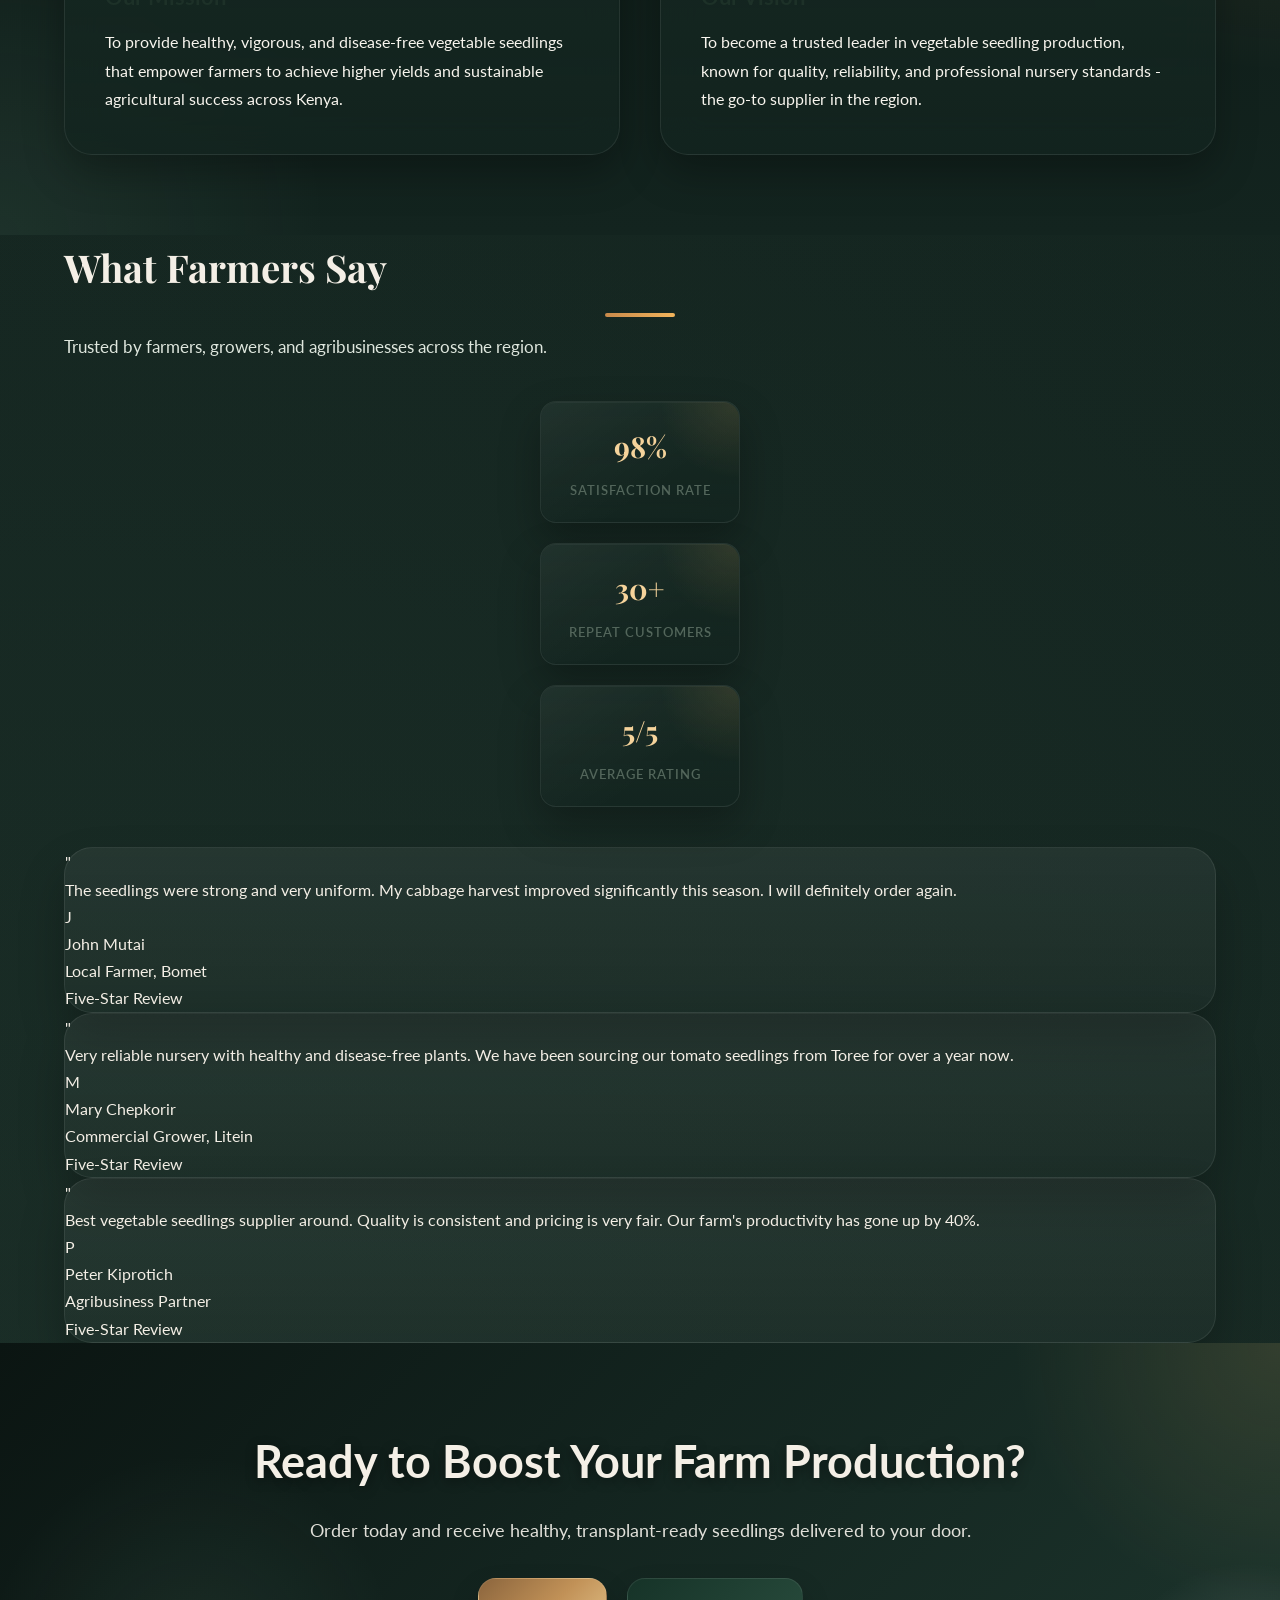
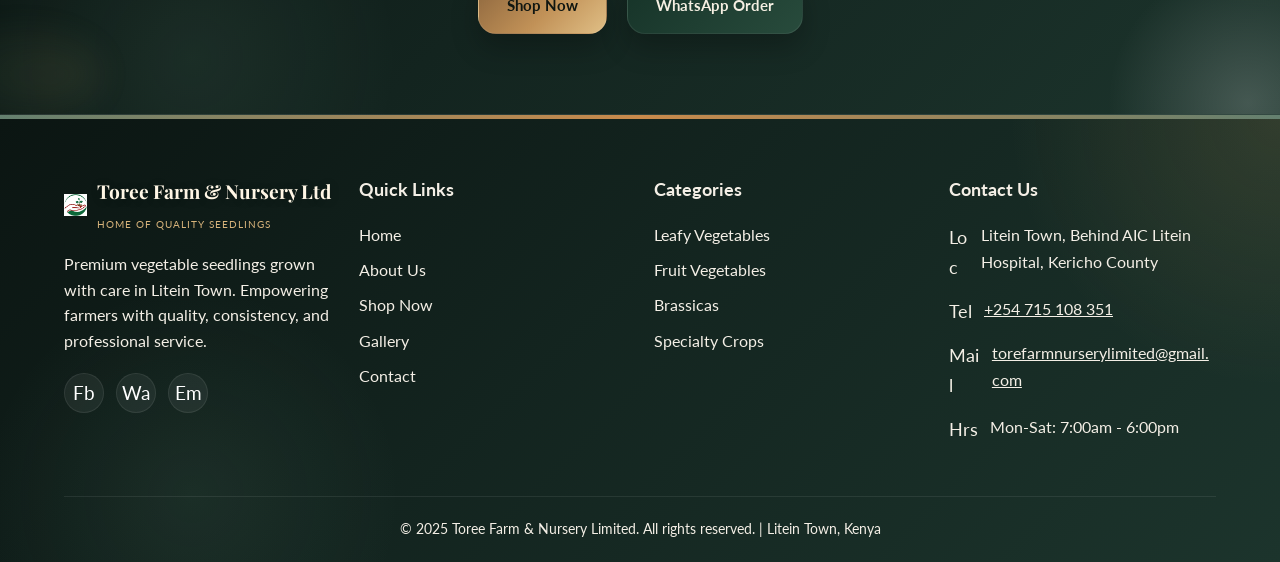
==== commit 5c1c6518: "Simplify shop flow and add core SEO signals" ====
--- a/index.html
+++ b/index.html
@@ -5,6 +5,13 @@
   <meta name="viewport" content="width=device-width, initial-scale=1.0">
   <title>Toree Farm & Nursery Ltd - Premium Vegetable Seedlings</title>
   <meta name="description" content="Premium vegetable seedlings for high-yield farming. Based in Litein Town, Kenya. Order via WhatsApp.">
+  <meta name="robots" content="index,follow">
+  <link rel="canonical" href="https://toreefarm.com/">
+  <meta property="og:title" content="Toree Farm & Nursery Ltd - Premium Vegetable Seedlings">
+  <meta property="og:description" content="Buy healthy vegetable seedlings from Toree Farm in Litein, Kenya. Shop online or order through WhatsApp.">
+  <meta property="og:type" content="website">
+  <meta property="og:url" content="https://toreefarm.com/">
+  <meta property="og:image" content="https://toreefarm.com/images/optimized/nursery-banner-1024.jpg">
   <meta name="theme-color" content="#4a7c59">
   <meta name="apple-mobile-web-app-capable" content="yes">
   <meta name="apple-mobile-web-app-status-bar-style" content="default">
@@ -13,6 +20,28 @@
   <link rel="apple-touch-icon" href="images/raw/logo-icon.png">
   <link rel="stylesheet" href="css/style.css">
   <link rel="icon" href="images/optimized/logo-icon-640.webp" type="image/webp">
+  <script type="application/ld+json">
+    {
+      "@context": "https://schema.org",
+      "@type": "GardenStore",
+      "name": "Toree Farm & Nursery Ltd",
+      "url": "https://toreefarm.com/",
+      "logo": "https://toreefarm.com/images/optimized/logo-icon-640.jpg",
+      "image": "https://toreefarm.com/images/optimized/nursery-banner-1024.jpg",
+      "description": "Premium vegetable seedlings and nursery services in Litein, Kenya.",
+      "telephone": "+254715108351",
+      "email": "torefarmnurserylimited@gmail.com",
+      "address": {
+        "@type": "PostalAddress",
+        "addressLocality": "Litein",
+        "addressRegion": "Kericho County",
+        "addressCountry": "KE"
+      },
+      "sameAs": [
+        "https://wa.me/254715108351"
+      ]
+    }
+  </script>
 </head>
 <body>
   <div class="agricultural-elements" aria-hidden="true">
--- a/css/style.css
+++ b/css/style.css
@@ -161,7 +161,7 @@
   color: inherit;
 }
 
-.navbar{position:fixed;top:0;width:100%;z-index:1000;background:rgba(27,67,50,.95);backdrop-filter:blur(var(--backdrop-blur));border-bottom:1px solid rgba(184,234,196,.4);box-shadow:0 8px 30px rgba(0,0,0,.3);}.nav-inner{display:flex;align-items:center;justify-content:space-between;height:72px;}.nav-logo{display:flex;align-items:center;gap:10px;}.nav-logo-text .name{font-family:'Playfair Display',serif;font-weight:700;font-size:1rem;color:#fff;} .nav-logo-text .tagline{font-size:.65rem;color:var(--gold);letter-spacing:1px;text-transform:uppercase;}.nav-links{display:flex;align-items:center;gap:8px;}.nav-links a{padding:7px 14px;border-radius:50px;font-weight:700;font-size:.9rem;color:#fff;position:relative;}.nav-links a::after{content:'';position:absolute;bottom:0;left:50%;width:0;height:2px;background:linear-gradient(90deg,var(--green-light),var(--gold));transform:translateX(-50%);transition:width .3s;} .nav-links a:hover::after,.nav-links a.active::after{width:80%;}.nav-links a:hover,.nav-links a.active{color:#fff;background:rgba(230,248,237,.35);}.hamburger{display:none;flex-direction:column;gap:4px;width:34px;cursor:pointer;} .hamburger span{width:100%;height:3px;background:#fff;border-radius:2px;}
+.navbar{position:fixed;top:0;width:100%;z-index:1000;background:rgba(27,67,50,.95);backdrop-filter:blur(var(--backdrop-blur));border-bottom:1px solid rgba(184,234,196,.4);box-shadow:0 8px 30px rgba(0,0,0,.3);}.nav-inner{display:flex;align-items:center;justify-content:space-between;height:72px;}.nav-logo{display:flex;align-items:center;gap:10px;}.nav-logo-text .name{font-family:'Playfair Display',serif;font-weight:700;font-size:1rem;color:#fff;} .nav-logo-text .tagline{font-size:.65rem;color:var(--gold);letter-spacing:1px;text-transform:uppercase;}.nav-links{display:flex;align-items:center;gap:8px;}.nav-links a{padding:7px 14px;border-radius:50px;font-weight:700;font-size:.9rem;color:#fff;position:relative;}.nav-links a::after{content:'';position:absolute;bottom:0;left:50%;width:0;height:2px;background:linear-gradient(90deg,var(--green-light),var(--gold));transform:translateX(-50%);transition:width .3s;} .nav-links a:hover::after,.nav-links a.active::after{width:80%;}.nav-links a:hover,.nav-links a.active{color:#fff;background:rgba(230,248,237,.35);}.hamburger{display:none;flex-direction:column;gap:4px;width:34px;cursor:pointer;background:0;border:0;padding:0;} .hamburger span{width:100%;height:3px;background:#fff;border-radius:2px;}
 
 /* Navigation cart button */
 .nav-cart-btn {
@@ -229,7 +229,7 @@
 
 .why-us{padding:90px 0;background:var(--dark-bg);}.why-grid{display:grid;grid-template-columns:repeat(auto-fit,minmax(200px,1fr));gap:28px;margin-top:50px;}.why-card{position:relative;overflow:hidden;text-align:center;padding:36px 24px;border-radius:var(--radius);border:1px solid rgba(255,255,255,.1);background:linear-gradient(135deg,rgba(255,255,255,.05),rgba(255,255,255,.02));transition:var(--transition);} .why-card::before{content:'';position:absolute;top:0;left:0;width:100%;height:3px;background:linear-gradient(90deg,var(--c-light),var(--c-warm),var(--c-light));transform:scaleX(0);transform-origin:left;transition:transform .3s ease;} .why-card:hover::before{transform:scaleX(1);} .why-card:hover{border-color:rgba(255,255,255,.2);box-shadow:var(--shadow-glass);transform:translateY(-8px) scale(1.02);background:linear-gradient(135deg,rgba(255,255,255,.08),rgba(255,255,255,.04));}.why-icon{font-size:2.4rem;margin-bottom:14px;color:#fff;}.why-card h4{font-size:1rem;color:#fff;margin-bottom:8px;}.why-card p{font-size:.88rem;color:var(--text-mid);}
 
-.featured{padding:90px 0;background:linear-gradient(135deg,var(--green-pale),var(--earth-cream),var(--green-pale));color:#1b4332;}.products-grid{display:grid;grid-template-columns:repeat(auto-fill,minmax(240px,1fr));gap:28px;margin-bottom:40px;}.product-card{background:linear-gradient(145deg,rgba(255,255,255,.95),rgba(220,238,255,.72));border-radius:var(--radius);overflow:hidden;box-shadow:0 20px 42px rgba(0,0,0,.15),0 0 0 1px rgba(255,255,255,.2);transition:var(--transition);position:relative;border:1px solid rgba(25,108,180,.15);} .product-card::after{content:'';position:absolute;inset:0;background:linear-gradient(150deg,rgba(180,235,255,.22),rgba(82,186,255,.09));opacity:.9;pointer-events:none;transition:opacity .4s ease;} .product-card:hover{transform:translateY(-12px);box-shadow:0 22px 55px rgba(0,0,0,.25);border-color:rgba(12,158,205,.35);backdrop-filter:blur(10px);} .product-card:hover::after{opacity:.2;}.product-img{position:relative;height:200px;overflow:hidden;background:var(--c-soft);} .product-img img{width:100%;height:100%;object-fit:cover;transition:transform .5s ease;} .product-card:hover .product-img img{transform:scale(1.12) rotate(1deg);} .product-category{position:absolute;top:12px;left:12px;background:linear-gradient(135deg,rgba(247,163,91,.95),rgba(255,210,30,.95));color:#0c2f57;font-size:.7rem;font-weight:700;padding:4px 8px;border-radius:8px;} .product-body{padding:20px;} .product-body h3{font-size:1.05rem;color:var(--text-dark);margin-bottom:8px;} .product-body p{font-size:.85rem;color:var(--text-light);margin-bottom:12px;} .product-footer{display:flex;align-items:center;justify-content:space-between;margin-top:14px;} .price-tag{display:flex;flex-direction:column;align-items:flex-start;font-weight:700;color:var(--green-dark);background:rgba(27, 67, 50, .12);padding:6px 10px;border-radius:10px;font-size:.95rem;letter-spacing:.3px;} .price-tag span{display:block;animation:pulsePrice 2.5s ease-in-out infinite;} .price-tag small{color:var(--text-mid);font-weight:500;} .add-to-cart-btn{background:linear-gradient(135deg,var(--green-mid),var(--green-dark));color:#fff;border:none;padding:8px 16px;border-radius:50px;font-size:.82rem;font-weight:700;cursor:pointer;position:relative;overflow:hidden;box-shadow:0 4px 12px rgba(27, 67, 50, .4);transition:var(--transition);} .add-to-cart-btn:hover{transform:scale(1.08);box-shadow:0 8px 20px rgba(46, 139, 63, .5);} .add-to-cart-btn::before{content:'';position:absolute;inset:0;background:linear-gradient(90deg,transparent,rgba(255,255,255,.3),transparent);transform:translateX(-100%);transition:transform .4s ease;} .add-to-cart-btn:hover::before{transform:translateX(100%);} .qty-control{display:flex;align-items:center;gap:8px;margin-top:10px;} .qty-btn{width:28px;height:28px;border-radius:50%;border:2px solid var(--green-mid);background:transparent;cursor:pointer;font-size:1rem;color:#fff;display:flex;align-items:center;justify-content:center;transition:all .2s ease;font-weight:700;} .qty-btn:hover{background:var(--green-mid);color:#fff;transform:scale(1.15);box-shadow:0 4px 12px rgba(27, 67, 50, .4);} .qty-btn:active{transform:scale(.95);} .qty-display{font-weight:700;min-width:20px;text-align:center;color:#fff;} .qty-input{width:60px;height:32px;border:2px solid var(--green-mid);border-radius:8px;background:rgba(255,255,255,0.1);color:#fff;text-align:center;font-size:1rem;font-weight:700;outline:none;transition:all .3s ease;} .qty-input:focus{border-color:#fff;background:rgba(255,255,255,0.2);box-shadow:0 0 0 3px rgba(255,255,255,0.1);} .qty-input::-webkit-outer-spin-button,.qty-input::-webkit-inner-spin-button{-webkit-appearance:none;margin:0;appearance:none;} .qty-input[type=number]{-moz-appearance:textfield;appearance:textfield;}
+.featured{padding:90px 0;background:linear-gradient(135deg,var(--green-pale),var(--earth-cream),var(--green-pale));color:#1b4332;}.products-grid{display:grid;grid-template-columns:repeat(auto-fill,minmax(240px,1fr));gap:28px;margin-bottom:40px;}.product-card{background:linear-gradient(145deg,rgba(255,255,255,.95),rgba(220,238,255,.72));border-radius:var(--radius);overflow:hidden;box-shadow:0 20px 42px rgba(0,0,0,.15),0 0 0 1px rgba(255,255,255,.2);transition:var(--transition);position:relative;border:1px solid rgba(25,108,180,.15);} .product-card::after{content:'';position:absolute;inset:0;background:linear-gradient(150deg,rgba(180,235,255,.22),rgba(82,186,255,.09));opacity:.9;pointer-events:none;transition:opacity .4s ease;} .product-card:hover{transform:translateY(-12px);box-shadow:0 22px 55px rgba(0,0,0,.25);border-color:rgba(12,158,205,.35);backdrop-filter:blur(10px);} .product-card:hover::after{opacity:.2;}.product-img{position:relative;height:200px;overflow:hidden;background:var(--c-soft);display:flex;align-items:center;justify-content:center;} .product-img img{width:100%;height:100%;object-fit:cover;transition:transform .5s ease;} .product-emoji{font-size:4rem;text-align:center;opacity:0.5;} .product-card:hover .product-img img{transform:scale(1.12) rotate(1deg);} .product-category{position:absolute;top:12px;left:12px;background:linear-gradient(135deg,rgba(247,163,91,.95),rgba(255,210,30,.95));color:#0c2f57;font-size:.7rem;font-weight:700;padding:4px 8px;border-radius:8px;} .product-body{padding:20px;} .product-body h3{font-size:1.05rem;color:var(--text-dark);margin-bottom:8px;} .product-body p{font-size:.85rem;color:var(--text-light);margin-bottom:12px;} .product-footer{display:flex;align-items:center;justify-content:space-between;margin-top:14px;} .price-tag{display:flex;flex-direction:column;align-items:flex-start;font-weight:700;color:var(--green-dark);background:rgba(27, 67, 50, .12);padding:6px 10px;border-radius:10px;font-size:.95rem;letter-spacing:.3px;} .price-tag span{display:block;animation:pulsePrice 2.5s ease-in-out infinite;} .price-tag small{color:var(--text-mid);font-weight:500;} .add-to-cart-btn{background:linear-gradient(135deg,var(--green-mid),var(--green-dark));color:#fff;border:none;padding:8px 16px;border-radius:50px;font-size:.82rem;font-weight:700;cursor:pointer;position:relative;overflow:hidden;box-shadow:0 4px 12px rgba(27, 67, 50, .4);transition:var(--transition);} .add-to-cart-btn:hover{transform:scale(1.08);box-shadow:0 8px 20px rgba(46, 139, 63, .5);} .add-to-cart-btn::before{content:'';position:absolute;inset:0;background:linear-gradient(90deg,transparent,rgba(255,255,255,.3),transparent);transform:translateX(-100%);transition:transform .4s ease;} .add-to-cart-btn:hover::before{transform:translateX(100%);} .qty-control{display:flex;align-items:center;gap:8px;margin-top:10px;} .qty-btn{width:28px;height:28px;border-radius:50%;border:2px solid var(--green-mid);background:transparent;cursor:pointer;font-size:1rem;color:#fff;display:flex;align-items:center;justify-content:center;transition:all .2s ease;font-weight:700;} .qty-btn:hover{background:var(--green-mid);color:#fff;transform:scale(1.15);box-shadow:0 4px 12px rgba(27, 67, 50, .4);} .qty-btn:active{transform:scale(.95);} .qty-display{font-weight:700;min-width:20px;text-align:center;color:#fff;} .qty-input{width:60px;height:32px;border:2px solid var(--green-mid);border-radius:8px;background:rgba(255,255,255,0.1);color:#fff;text-align:center;font-size:1rem;font-weight:700;outline:none;transition:all .3s ease;} .qty-input:focus{border-color:#fff;background:rgba(255,255,255,0.2);box-shadow:0 0 0 3px rgba(255,255,255,0.1);} .qty-input::-webkit-outer-spin-button,.qty-input::-webkit-inner-spin-button{-webkit-appearance:none;margin:0;appearance:none;} .qty-input[type=number]{-moz-appearance:textfield;appearance:textfield;}
 
 /* Weather Widget */
 .weather-widget{margin-top:24px;padding:20px;background:linear-gradient(135deg,rgba(255,255,255,.1),rgba(255,255,255,.05));border-radius:var(--radius);border:1px solid rgba(255,255,255,.2);backdrop-filter:blur(10px);}.weather-widget h4{color:#fff;margin-bottom:16px;font-size:1.1rem;font-weight:700;}.weather-info{margin-bottom:16px;}.weather-main{display:flex;align-items:center;gap:12px;margin-bottom:8px;}.weather-main .temp{font-size:2rem;font-weight:700;color:#fff;}.weather-main .condition{font-size:1rem;color:var(--c-warm);font-weight:600;}.weather-details{display:flex;flex-direction:column;gap:4px;}.weather-details span{font-size:.85rem;color:var(--text-mid);}.planting-advice{padding:12px;background:linear-gradient(135deg,rgba(82,184,136,.2),rgba(82,184,136,.1));border-radius:8px;border-left:3px solid var(--green-mid);}.planting-advice p{margin:0;font-size:.85rem;color:#fff;font-weight:500;} .view-all-wrap{text-align:center;margin-top:20px;}
@@ -524,7 +524,7 @@
 footer {
   background: linear-gradient(135deg, #1a1a1a 0%, #0f0f0f 50%, #1a1a1a 100%);
 }
-@media (max-width:768px){.nav-links{display:none;flex-direction:column;position:absolute;top:72px;left:0;right:0;background:var(--dark-bg);padding:20px;box-shadow:0 8px 30px rgba(0,0,0,.5);gap:4px;border-top:1px solid rgba(255,255,255,.1);}.nav-links.open{display:flex;}.hamburger{display:flex !important;padding:8px;border-radius:8px;background:rgba(255,255,255,0.1);border:1px solid rgba(255,255,255,0.2);transition:all 0.3s ease;}.hamburger:hover{background:rgba(255,255,255,0.2);}.nav-cart-btn{display:none;}.nav-cart-btn-mobile{display:inline-flex !important;}.about-snap-grid{grid-template-columns:1fr;}.mv-grid{grid-template-columns:1fr;}.contact-grid{grid-template-columns:1fr;}.form-row{grid-template-columns:1fr;}.gallery-grid{columns:2;}.process-steps::before{display:none;}.footer-grid{grid-template-columns:1fr;}.hero-stats{gap:24px;}}.section-pedestal{flex-direction:column;gap:20px;}.pedestal-stat{min-width:auto;width:100%;max-width:200px;margin:0 auto;}.gallery-filters{justify-content:flex-start;overflow-x:auto;padding-bottom:10px;}.gallery-filter-btn{flex-shrink:0;}.values-grid{grid-template-columns:1fr;}.process-steps{flex-direction:column;gap:30px;}.process-step{width:100%;height:auto;min-height:120px;border-radius:var(--radius);flex-direction:row;text-align:left;padding:24px;}.process-step .step-num{margin-bottom:0;margin-right:16px;width:40px;height:40px;font-size:1rem;}.process-step h4{margin-bottom:8px;}.process-step p{font-size:.8rem;}.team-grid{grid-template-columns:1fr;}.achievements-grid{grid-template-columns:repeat(2,1fr);gap:20px;}.contact-grid{grid-template-columns:1fr;}.contact-info-card{flex-direction:column;text-align:center;gap:12px;}.testimonials-grid{grid-template-columns:1fr;}.faq-grid{grid-template-columns:1fr;}.quick-actions{flex-direction:column;gap:12px;}
+@media (max-width:768px){.nav-links{display:none;flex-direction:column;position:absolute;top:72px;left:0;right:0;background:var(--dark-bg);padding:20px;box-shadow:0 8px 30px rgba(0,0,0,.5);gap:0;border-top:1px solid rgba(255,255,255,.1);z-index:999;}.nav-links.open{display:flex;}.nav-links li{border-bottom:1px solid rgba(255,255,255,.08);}.nav-links li:last-child{border-bottom:0;}.nav-links a{padding:12px 8px !important;display:block;border-radius:0 !important;background:0 !important;}.hamburger{display:flex;padding:0;margin:0 8px;}.hamburger:hover span{opacity:0.7;}.nav-cart-btn{display:none;}.nav-cart-btn-mobile{display:inline-flex;}.quick-nav{display:none;}.about-snap-grid{grid-template-columns:1fr;}.mv-grid{grid-template-columns:1fr;}.contact-grid{grid-template-columns:1fr;}.form-row{grid-template-columns:1fr;}.gallery-grid{columns:2;}.process-steps::before{display:none;}.footer-grid{grid-template-columns:1fr;}.hero-stats{display:grid;grid-template-columns:repeat(2,1fr);gap:16px;}.products-grid{grid-template-columns:1fr;}.filter-sidebar{display:none;}.products-section{padding:40px 0;}.filter-section{padding:40px 0;}}.section-pedestal{flex-direction:column;gap:20px;}.pedestal-stat{min-width:auto;width:100%;max-width:200px;margin:0 auto;}.gallery-filters{justify-content:flex-start;overflow-x:auto;padding-bottom:10px;}.gallery-filter-btn{flex-shrink:0;}.values-grid{grid-template-columns:1fr;}.process-steps{flex-direction:column;gap:30px;}.process-step{width:100%;height:auto;min-height:120px;border-radius:var(--radius);flex-direction:row;text-align:left;padding:24px;}.process-step .step-num{margin-bottom:0;margin-right:16px;width:40px;height:40px;font-size:1rem;}.process-step h4{margin-bottom:8px;}.process-step p{font-size:.8rem;}.team-grid{grid-template-columns:1fr;}.achievements-grid{grid-template-columns:repeat(2,1fr);gap:20px;}.contact-grid{grid-template-columns:1fr;}.contact-info-card{flex-direction:column;text-align:center;gap:12px;}.testimonials-grid{grid-template-columns:1fr;}.faq-grid{grid-template-columns:1fr;}.quick-actions{flex-direction:column;gap:12px;}
 @media (max-width:640px){.nav-inner{padding:0 14px; .quick-nav{justify-content:center;}}.hero h1{font-size:2rem;}.hero-buttons{flex-direction:column;align-items:stretch;gap:12px;}.hero-stat{font-size:.85rem;}.section-title{font-size:1.5rem;}.hero-stat .num{font-size:1.6rem;}.about-snap{padding:70px 0;}.mission-vision,.why-us,.featured{padding:60px 0;}.footer-grid{grid-template-columns:1fr;}}
 
 /* BLOG PAGE STYLES */
@@ -5605,3 +5605,458 @@
     animation: none !important;
   }
 }
+
+/* Final mobile stabilization pass */
+.product-emoji {
+  display: none;
+  align-items: center;
+  justify-content: center;
+  width: 100%;
+  height: 100%;
+  padding: 16px;
+  font-size: 1.15rem;
+  font-weight: 800;
+  letter-spacing: 0.12em;
+  color: #f3e2be;
+  text-transform: uppercase;
+  background:
+    radial-gradient(circle at top right, rgba(226, 189, 120, 0.18), transparent 24%),
+    linear-gradient(160deg, rgba(12, 20, 16, 0.95), rgba(22, 34, 28, 0.98));
+}
+
+.product-img.image-missing img {
+  display: none !important;
+}
+
+.product-img.image-missing .product-emoji {
+  display: flex !important;
+}
+
+@media (max-width: 900px) {
+  .mobile-quick-nav {
+    display: none !important;
+  }
+
+  body {
+    padding-bottom: 0 !important;
+  }
+
+  .navbar {
+    background: rgba(8, 14, 12, 0.96) !important;
+    border-bottom: 1px solid rgba(231, 208, 161, 0.18) !important;
+  }
+
+  .nav-inner {
+    min-height: 76px !important;
+    gap: 10px !important;
+    align-items: center !important;
+  }
+
+  .nav-logo {
+    flex: 1 1 auto;
+    min-width: 0;
+    max-width: calc(100% - 118px) !important;
+  }
+
+  .nav-logo-text .name,
+  .nav-logo-text .tagline {
+    word-break: break-word;
+  }
+
+  .hamburger {
+    display: inline-flex !important;
+    align-items: center;
+    justify-content: center;
+    width: 42px !important;
+    height: 42px !important;
+    border-radius: 14px !important;
+    background: rgba(255, 255, 255, 0.06) !important;
+    border: 1px solid rgba(255, 255, 255, 0.08) !important;
+  }
+
+  .nav-cart-btn {
+    display: inline-flex !important;
+    align-items: center;
+    justify-content: center;
+    min-height: 42px !important;
+    padding: 0 14px !important;
+    border-radius: 14px !important;
+    font-size: 0.9rem !important;
+    white-space: nowrap;
+  }
+
+  .nav-links {
+    display: none !important;
+    position: fixed !important;
+    top: 82px !important;
+    left: 12px !important;
+    right: 12px !important;
+    margin: 0 !important;
+    padding: 14px !important;
+    list-style: none !important;
+    border-radius: 24px !important;
+    background: linear-gradient(180deg, rgba(8, 13, 11, 0.99), rgba(18, 30, 25, 0.98)) !important;
+    border: 1px solid rgba(231, 208, 161, 0.16) !important;
+    box-shadow: 0 24px 56px rgba(0, 0, 0, 0.4) !important;
+    max-height: calc(100vh - 100px) !important;
+    overflow-y: auto !important;
+    z-index: 2000 !important;
+  }
+
+  .nav-links.open {
+    display: flex !important;
+    flex-direction: column !important;
+    gap: 8px !important;
+  }
+
+  .nav-links li {
+    width: 100%;
+    border: 0 !important;
+  }
+
+  .nav-links a {
+    display: flex !important;
+    align-items: center !important;
+    justify-content: flex-start !important;
+    width: 100% !important;
+    min-height: 48px !important;
+    padding: 12px 14px !important;
+    border-radius: 16px !important;
+    background: rgba(255, 255, 255, 0.05) !important;
+    border: 1px solid rgba(255, 255, 255, 0.08) !important;
+    color: #f7f1e4 !important;
+  }
+
+  .nav-links a::after {
+    display: none !important;
+  }
+
+  .nav-links a:hover,
+  .nav-links a.active {
+    color: #111712 !important;
+    background: linear-gradient(135deg, #d2a25d, #edcf97) !important;
+  }
+
+  .hero .container,
+  .page-hero .container,
+  .premium-shop-hero .container,
+  .story-hero .container {
+    padding-top: 118px !important;
+  }
+
+  .page-hero,
+  .premium-shop-hero,
+  .story-hero {
+    padding-top: 0 !important;
+    padding-bottom: 54px !important;
+  }
+
+  .products-grid,
+  .blog-grid,
+  .dashboard-grid,
+  .trust-grid,
+  .bundle-grid,
+  .premium-shop-hero-grid,
+  .story-hero-grid,
+  .shop-command-bar,
+  .filter-layout,
+  .product-card-actions,
+  .product-meta-grid {
+    grid-template-columns: 1fr !important;
+  }
+
+  .filter-sidebar {
+    display: block !important;
+    width: 100% !important;
+    max-width: none !important;
+    padding: 22px !important;
+  }
+
+  .shop-side-story {
+    order: 2;
+  }
+
+  .shop-side-card.photo {
+    min-height: 220px;
+  }
+
+  .shop-header,
+  .shop-command-bar,
+  .shop-side-card,
+  .hero-story-card,
+  .shop-hero-panel,
+  .bundle-card,
+  .trust-card,
+  .process-story-card,
+  .contact-form-panel,
+  .contact-info-card,
+  .dashboard-card,
+  .blog-post,
+  .product-card {
+    border-radius: 22px !important;
+  }
+
+  .product-card,
+  .shop-premium-card {
+    overflow: hidden;
+  }
+
+  .product-img,
+  .shop-premium-card .product-img {
+    height: 220px !important;
+    background: linear-gradient(160deg, rgba(14, 22, 18, 0.96), rgba(25, 38, 31, 0.98)) !important;
+  }
+
+  .product-img img {
+    display: block;
+    width: 100%;
+    height: 100%;
+    object-fit: cover;
+  }
+
+  .product-body p,
+  .shop-side-card p,
+  .shop-side-card blockquote,
+  .section-subtitle,
+  .page-hero p,
+  .hero p,
+  .contact-form-panel p,
+  .dashboard-card p,
+  .blog-post p {
+    color: #ddd5c9 !important;
+    opacity: 1 !important;
+  }
+
+  .product-body h3,
+  .shop-command-bar h3,
+  .shop-side-card h3,
+  .page-hero h1,
+  .hero h1 {
+    color: #fff5e5 !important;
+  }
+
+  .product-footer {
+    flex-direction: column;
+    align-items: stretch;
+    gap: 12px;
+  }
+
+  .price-tag,
+  .add-to-cart-btn,
+  .product-link-btn,
+  .btn,
+  .btn-primary,
+  .btn-gold,
+  .btn-outline,
+  .btn-whatsapp {
+    width: 100%;
+    justify-content: center;
+  }
+
+  .qty-control {
+    justify-content: space-between;
+    gap: 10px;
+  }
+
+  .qty-btn {
+    flex: 0 0 40px;
+    width: 40px;
+    height: 40px;
+  }
+
+  .qty-input {
+    flex: 1 1 auto;
+    width: auto;
+    min-width: 0;
+    height: 40px;
+  }
+
+  .footer {
+    padding-bottom: 56px !important;
+  }
+}
+
+@media (max-width: 640px) {
+  .container {
+    padding-left: 16px !important;
+    padding-right: 16px !important;
+  }
+
+  .nav-logo {
+    max-width: calc(100% - 108px) !important;
+  }
+
+  .nav-logo-text .name {
+    font-size: 0.82rem !important;
+    line-height: 1.15 !important;
+  }
+
+  .nav-logo-text .tagline {
+    font-size: 0.54rem !important;
+  }
+
+  .nav-links {
+    top: 78px !important;
+    left: 10px !important;
+    right: 10px !important;
+    padding: 12px !important;
+    border-radius: 20px !important;
+  }
+
+  .hero h1,
+  .page-hero h1 {
+    font-size: 2rem !important;
+    line-height: 1.05 !important;
+  }
+
+  .hero p,
+  .page-hero p,
+  .section-subtitle {
+    font-size: 0.96rem !important;
+  }
+
+  .shop-command-pills,
+  .shop-side-highlights,
+  .hero-buttons,
+  .cta-buttons {
+    gap: 10px !important;
+  }
+}
+
+/* Leaner shop experience */
+.nav-cart-btn-mobile {
+  display: none !important;
+}
+
+.shop-hero-simple {
+  display: grid;
+  gap: 20px;
+  align-items: center;
+  min-height: 420px;
+}
+
+.shop-utility-strip {
+  padding: 22px 0 0;
+}
+
+.shop-utility-grid {
+  display: grid;
+  grid-template-columns: repeat(3, minmax(0, 1fr));
+  gap: 16px;
+}
+
+.shop-utility-grid article,
+.shop-toolbar-card,
+.shop-bulk-card {
+  border-radius: 24px;
+  border: 1px solid rgba(255, 255, 255, 0.08);
+  background: linear-gradient(180deg, rgba(13, 20, 17, 0.9), rgba(19, 30, 24, 0.96));
+  box-shadow: 0 20px 44px rgba(0, 0, 0, 0.2);
+}
+
+.shop-utility-grid article {
+  padding: 20px 22px;
+  display: grid;
+  gap: 6px;
+}
+
+.shop-utility-grid strong {
+  color: #fff4df;
+  font-family: 'Playfair Display', serif;
+  font-size: 1.4rem;
+}
+
+.shop-utility-grid span {
+  color: #d7d0c3;
+  font-size: 0.92rem;
+}
+
+.shop-toolbar-section {
+  padding: 32px 0 0;
+}
+
+.shop-toolbar-card {
+  padding: 26px;
+  display: grid;
+  gap: 22px;
+}
+
+.shop-toolbar-copy h2 {
+  margin: 12px 0 10px;
+  color: #fff5e5;
+  font-size: clamp(1.7rem, 3vw, 2.4rem);
+}
+
+.shop-toolbar-copy p {
+  color: #d8d2c5;
+  max-width: 58ch;
+}
+
+.shop-toolbar-grid {
+  display: grid;
+  grid-template-columns: minmax(0, 1.3fr) minmax(0, 1fr) minmax(0, 1fr) minmax(240px, 0.8fr);
+  gap: 16px;
+  align-items: start;
+}
+
+.filter-group-inline {
+  margin-bottom: 0;
+}
+
+.filter-group-inline .filter-btn {
+  margin-bottom: 8px;
+}
+
+.shop-bulk-card {
+  padding: 18px;
+  display: grid;
+  gap: 12px;
+}
+
+.shop-bulk-card strong {
+  color: #fff2dd;
+  font-size: 1.05rem;
+}
+
+.shop-bulk-card p {
+  color: #d9d1c3;
+  font-size: 0.92rem;
+  line-height: 1.6;
+}
+
+.shop-command-bar-simple {
+  margin-top: 10px;
+}
+
+.shop-command-bar-simple h3 {
+  font-size: clamp(1.4rem, 2.5vw, 2rem);
+}
+
+.buy-cta .cta-content {
+  max-width: 540px;
+}
+
+.buy-cta .cta-content p {
+  margin-bottom: 24px;
+}
+
+@media (max-width: 900px) {
+  .nav-cart-btn {
+    display: none !important;
+  }
+
+  .nav-cart-btn-mobile {
+    display: inline-flex !important;
+    align-items: center;
+    justify-content: center;
+  }
+
+  .shop-utility-grid,
+  .shop-toolbar-grid {
+    grid-template-columns: 1fr;
+  }
+
+  .shop-toolbar-card {
+    padding: 22px;
+  }
+}
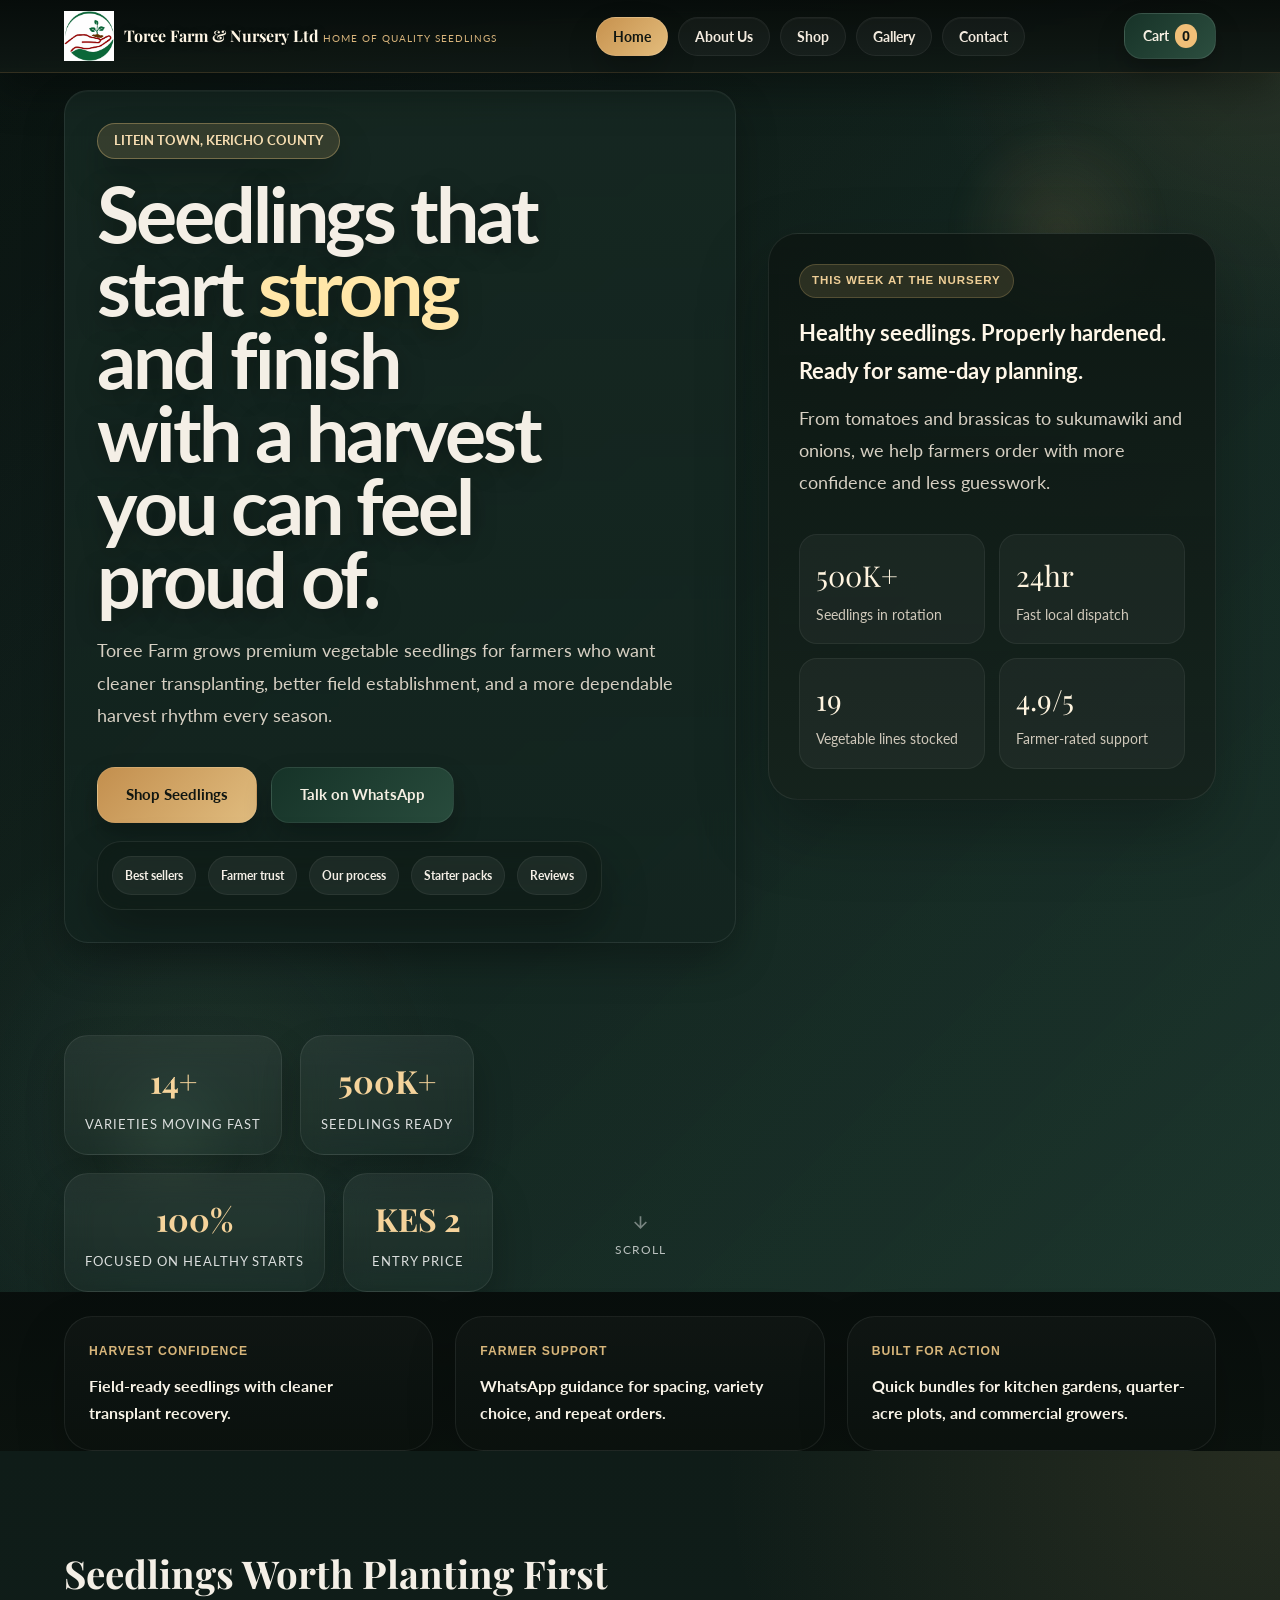
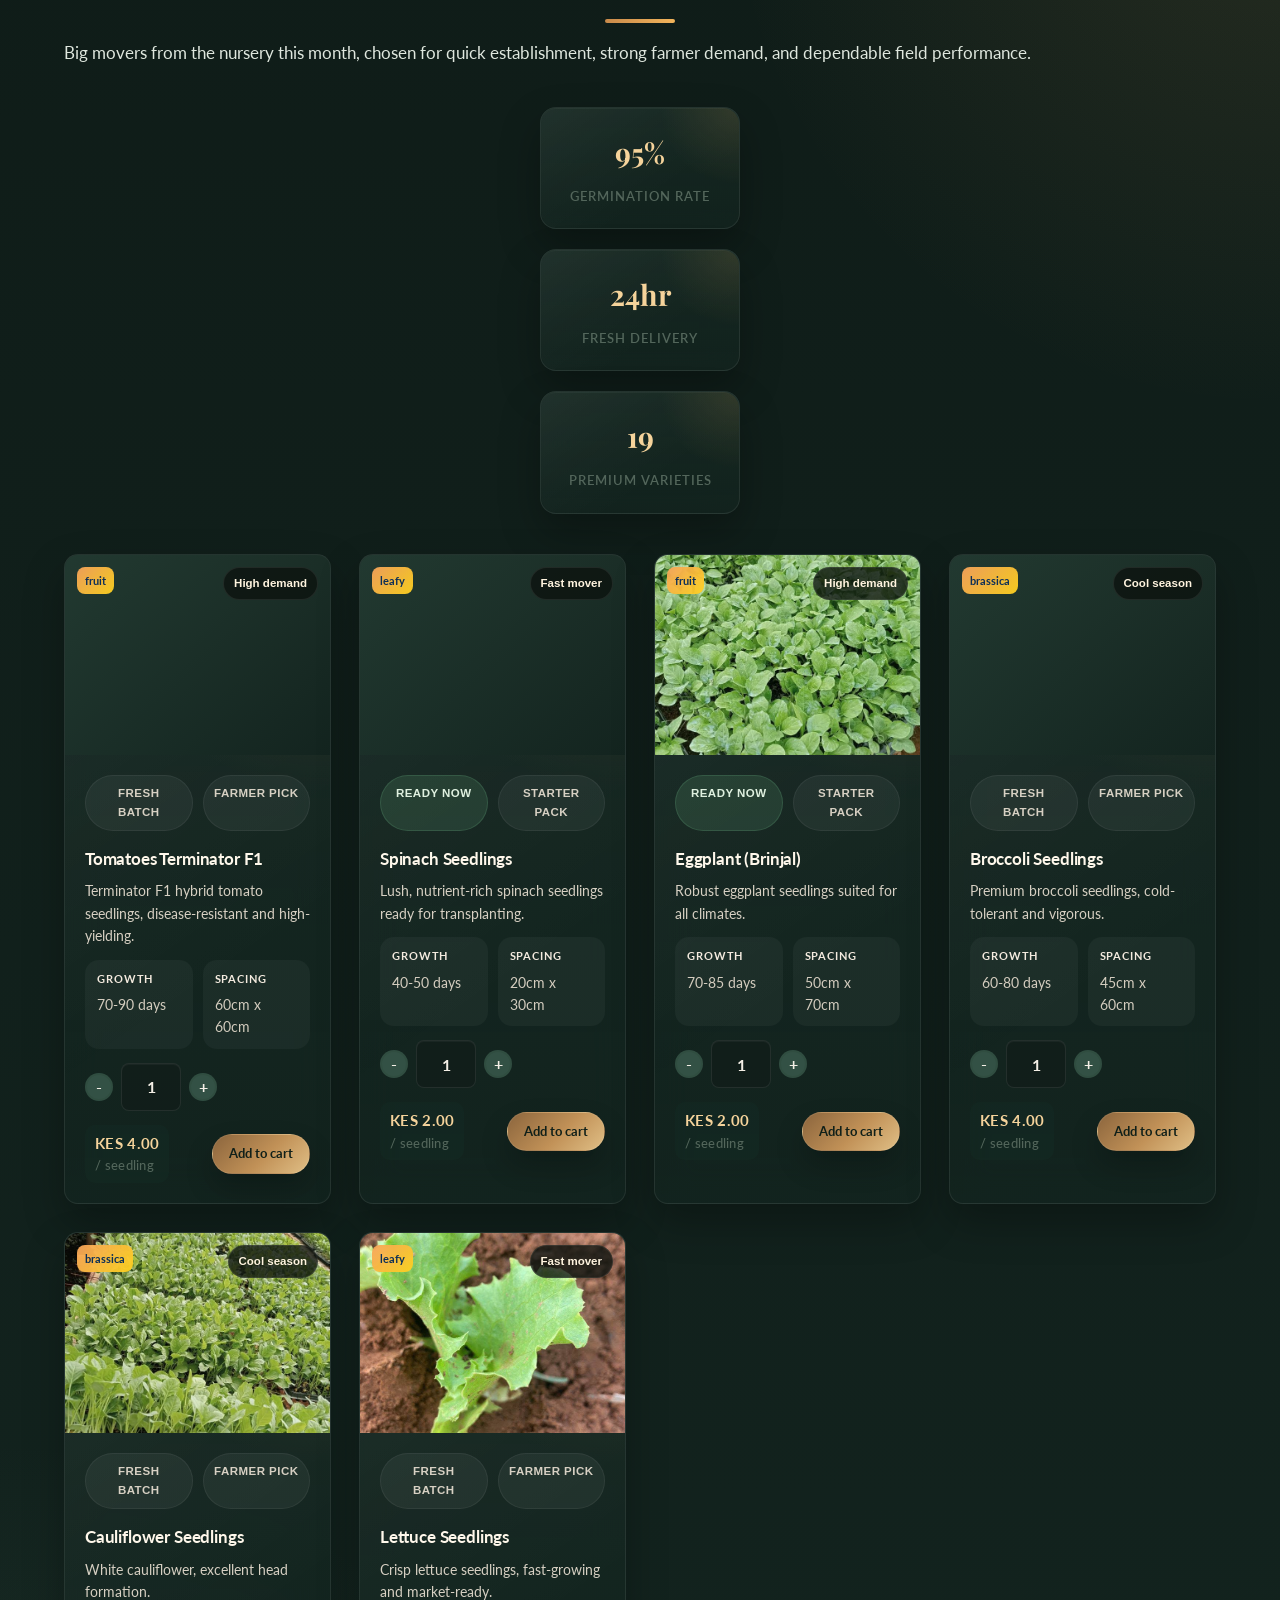
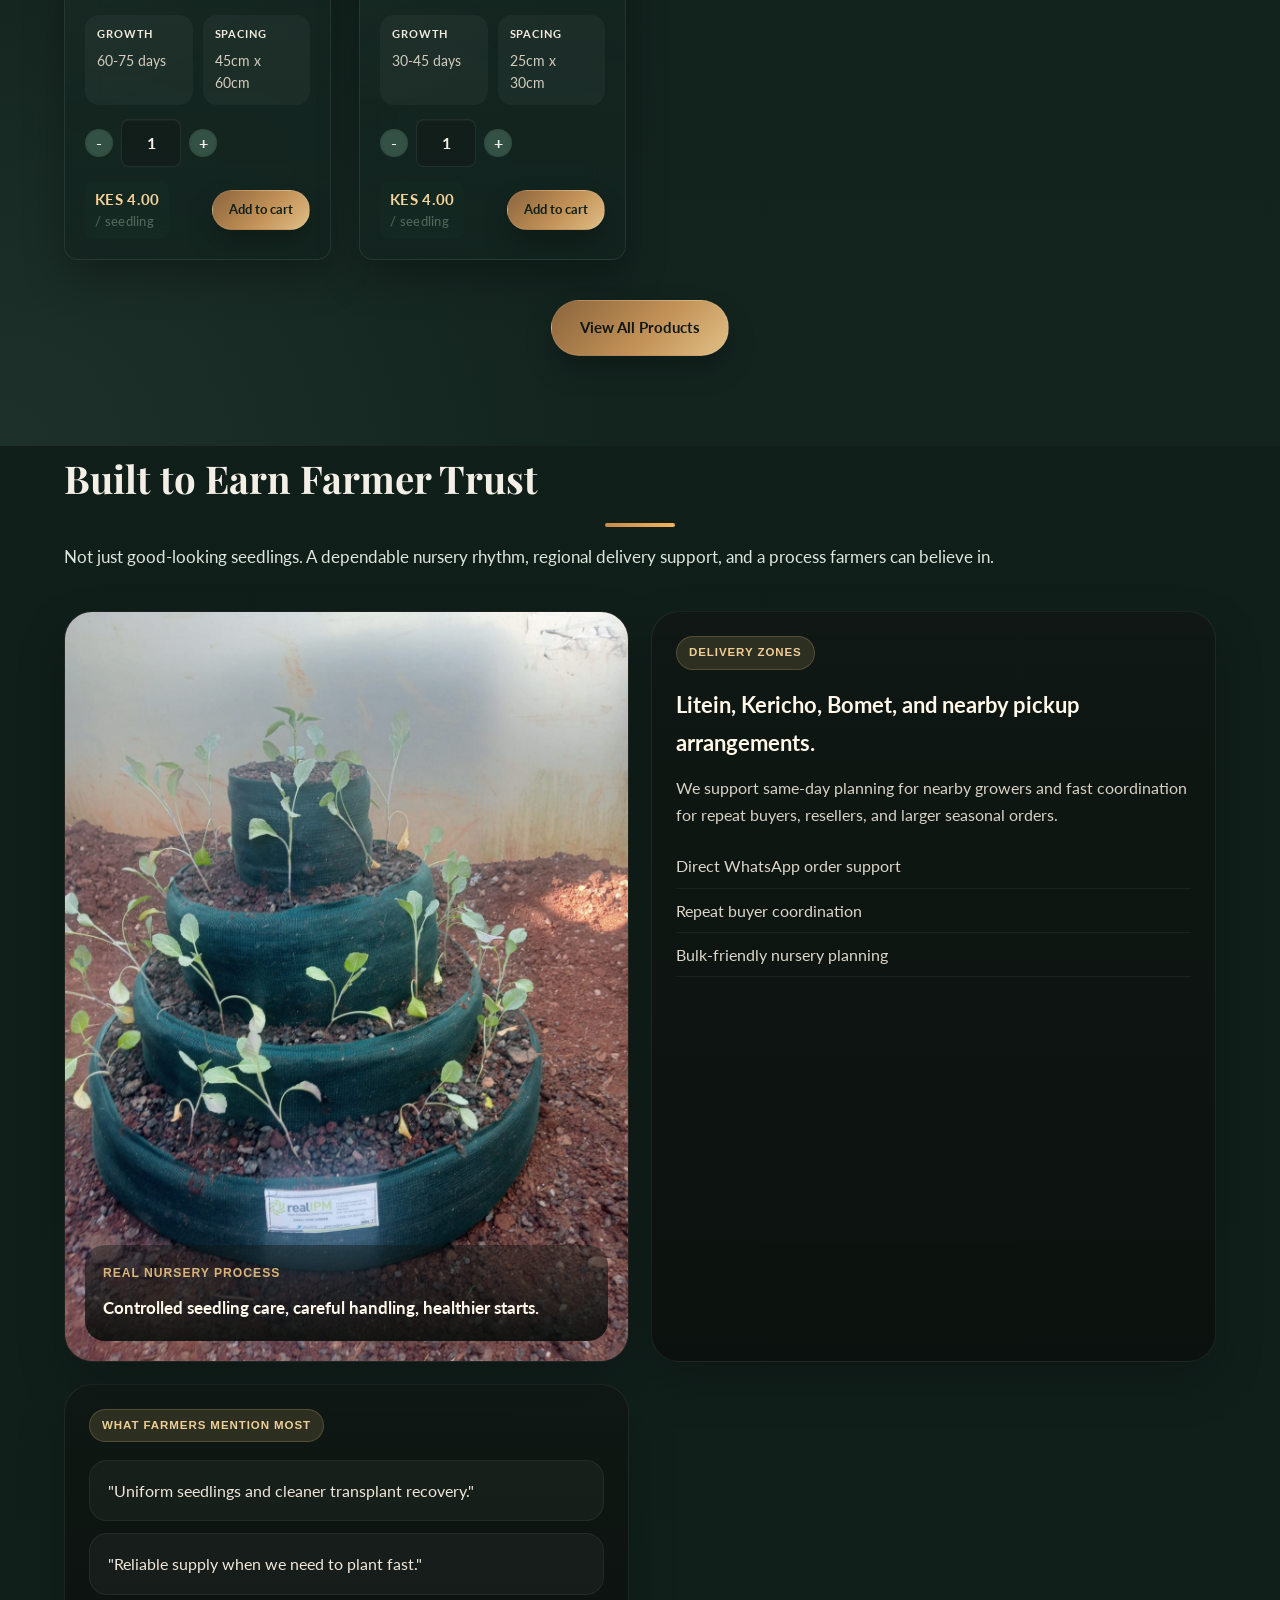
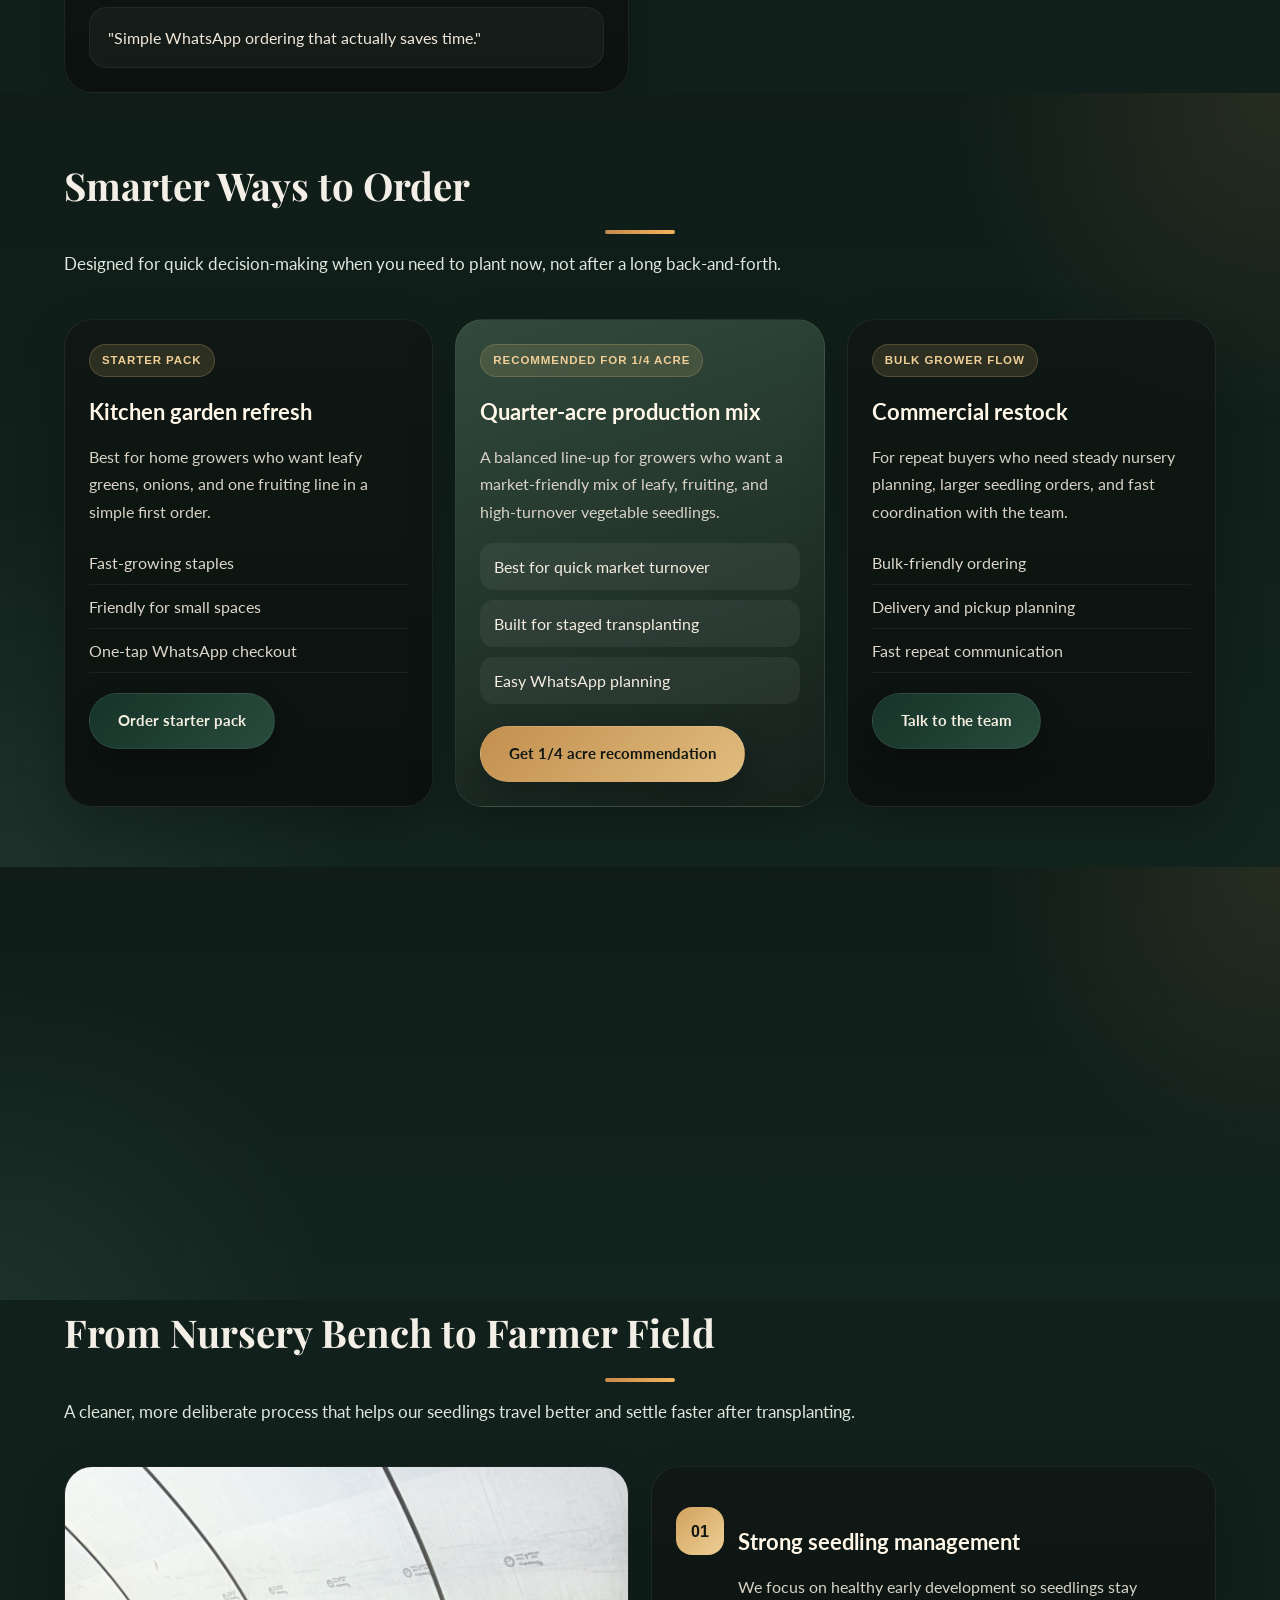
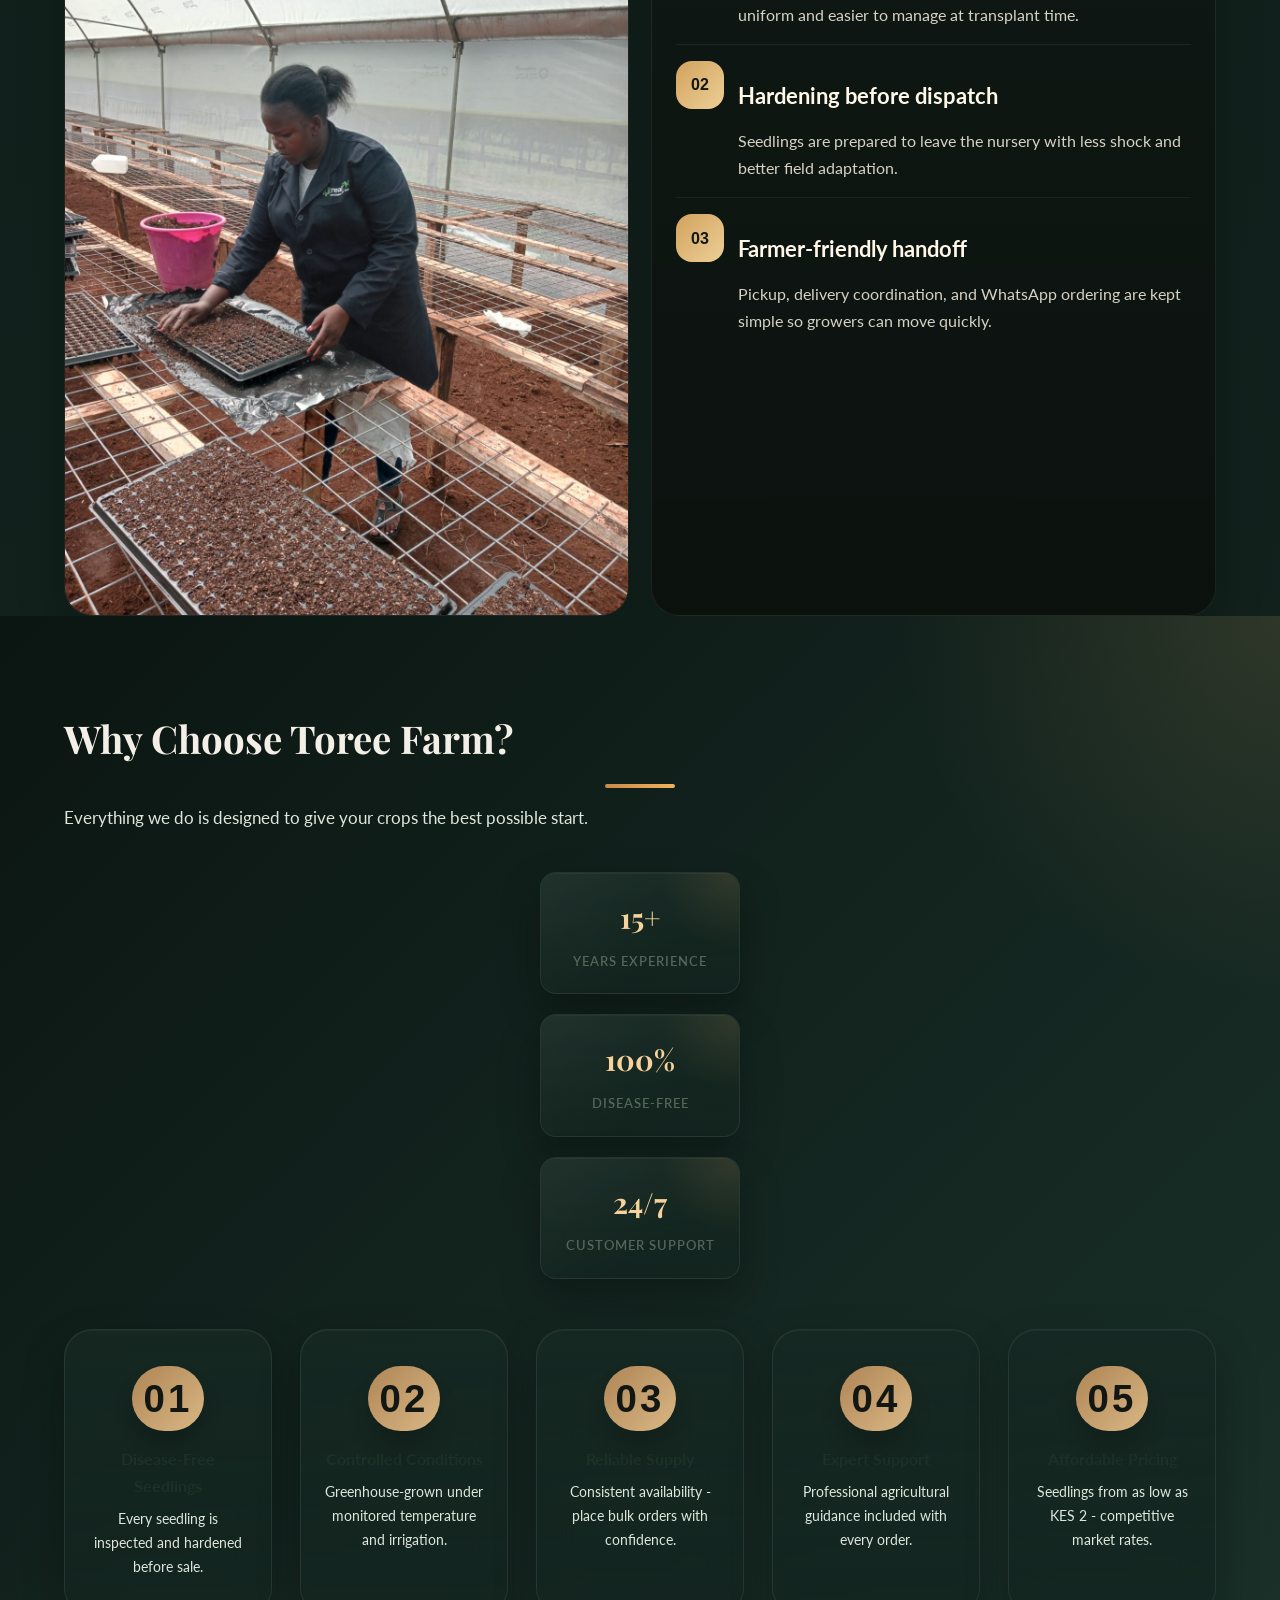
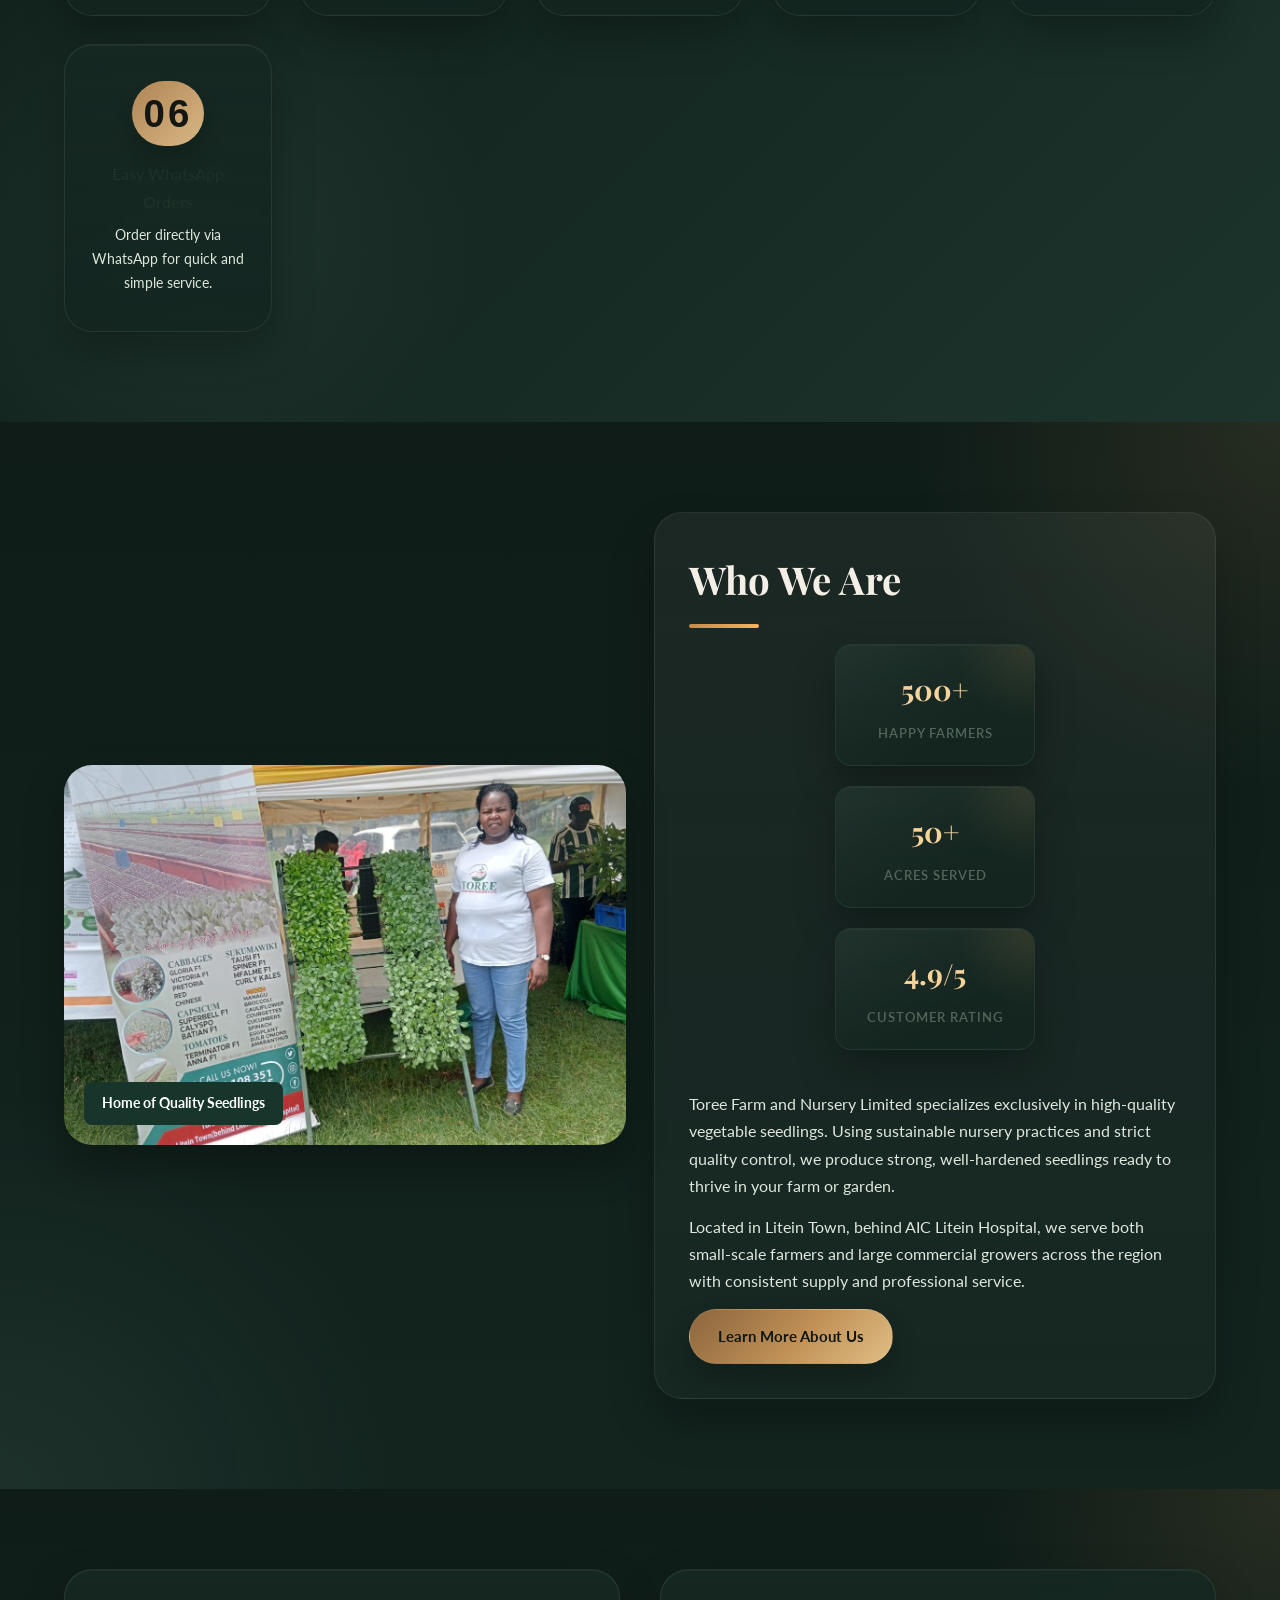
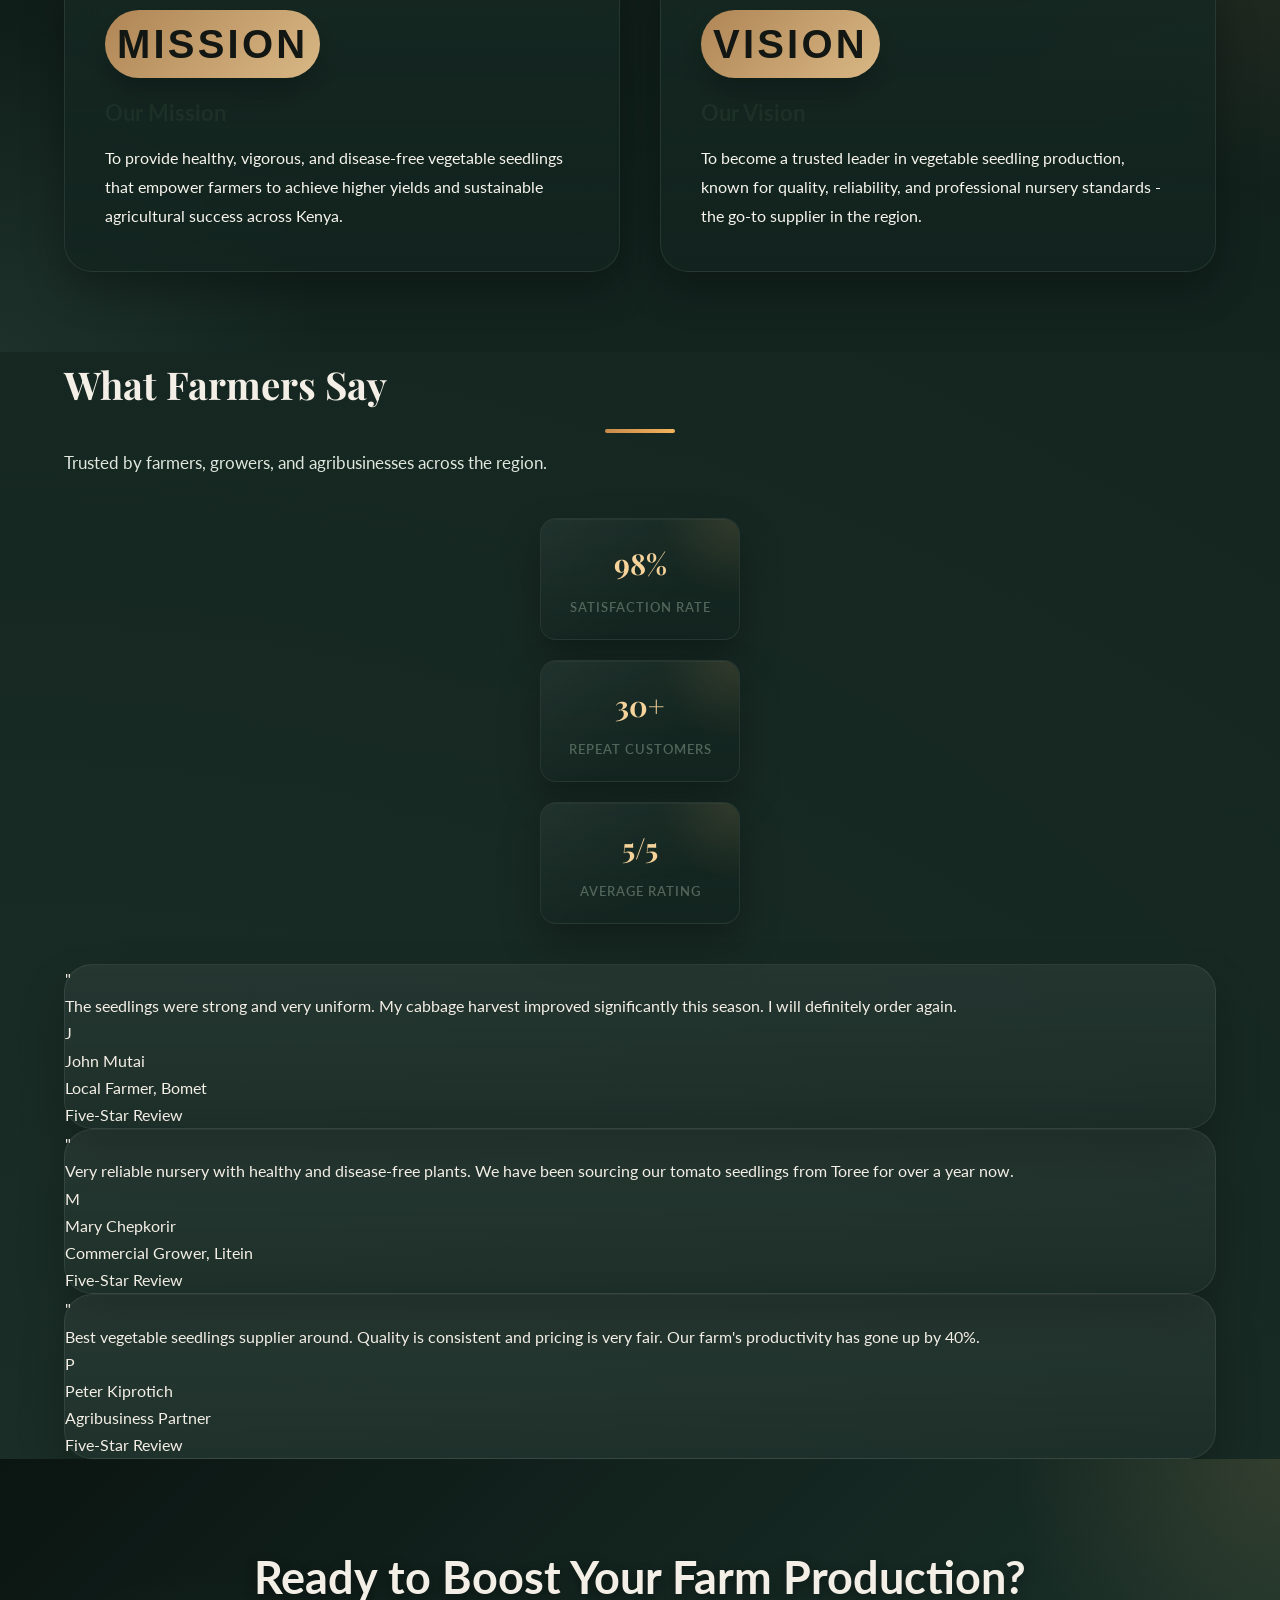
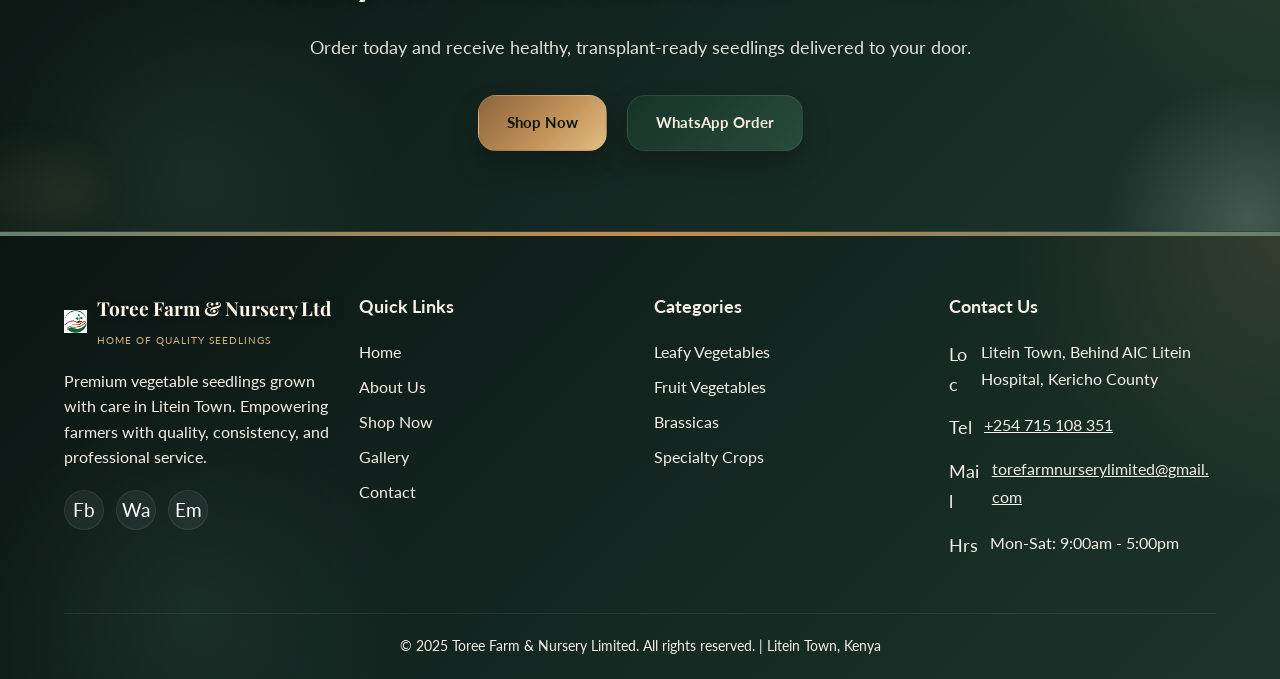
==== commit 19812269: "Add real gallery photos and update seedling wording" ====
--- a/index.html
+++ b/index.html
@@ -112,7 +112,7 @@
       <div class="hero-story-panel" data-animate="slide-left" data-animate-delay="0.08">
         <div class="hero-story-card">
           <span class="story-kicker">This week at the nursery</span>
-          <h3>Healthy trays. Hardened seedlings. Ready for same-day planning.</h3>
+          <h3>Healthy seedlings. Properly hardened. Ready for same-day planning.</h3>
           <p>From tomatoes and brassicas to sukumawiki and onions, we help farmers order with more confidence and less guesswork.</p>
           <div class="story-visual-grid">
             <article>
@@ -197,14 +197,14 @@
       <div class="section-header" data-animate="fade-scale" data-animate-delay="0.05">
         <h2 class="section-title">Built to Earn Farmer Trust</h2>
         <div class="gold-line"></div>
-        <p class="section-subtitle">Not just good-looking trays. A dependable nursery rhythm, regional delivery support, and a process farmers can believe in.</p>
+        <p class="section-subtitle">Not just good-looking seedlings. A dependable nursery rhythm, regional delivery support, and a process farmers can believe in.</p>
       </div>
       <div class="trust-grid">
         <article class="trust-card photo" data-animate="slide-right" data-animate-delay="0.06">
-          <img src="images/optimized/nursery-1-1024.jpg" alt="Nursery process at Toree Farm">
+          <img src="images/optimized/7.jpeg" alt="Real nursery process at Toree Farm">
           <div class="trust-overlay">
             <span>Real nursery process</span>
-            <strong>Controlled trays, careful handling, healthier starts.</strong>
+            <strong>Controlled seedling care, careful handling, healthier starts.</strong>
           </div>
         </article>
         <article class="trust-card" data-animate="fade-scale" data-animate-delay="0.08">
@@ -220,7 +220,7 @@
         <article class="trust-card" data-animate="fade-scale" data-animate-delay="0.1">
           <span class="trust-kicker">What farmers mention most</span>
           <div class="trust-quote-stack">
-            <blockquote>"Uniform trays and cleaner transplant recovery."</blockquote>
+            <blockquote>"Uniform seedlings and cleaner transplant recovery."</blockquote>
             <blockquote>"Reliable supply when we need to plant fast."</blockquote>
             <blockquote>"Simple WhatsApp ordering that actually saves time."</blockquote>
           </div>
@@ -251,7 +251,7 @@
         <article class="bundle-card featured-bundle" data-animate="fade-scale" data-animate-delay="0.1">
           <span class="bundle-kicker">Recommended for 1/4 acre</span>
           <h3>Quarter-acre production mix</h3>
-          <p>A balanced line-up for growers who want a market-friendly mix of leafy, fruiting, and high-turnover vegetable trays.</p>
+          <p>A balanced line-up for growers who want a market-friendly mix of leafy, fruiting, and high-turnover vegetable seedlings.</p>
           <div class="bundle-metrics">
             <span>Best for quick market turnover</span>
             <span>Built for staged transplanting</span>
@@ -262,7 +262,7 @@
         <article class="bundle-card" data-animate="slide-right" data-animate-delay="0.14">
           <span class="bundle-kicker">Bulk grower flow</span>
           <h3>Commercial restock</h3>
-          <p>For repeat buyers who need steady nursery planning, larger tray movement, and fast coordination with the team.</p>
+          <p>For repeat buyers who need steady nursery planning, larger seedling orders, and fast coordination with the team.</p>
           <ul>
             <li>Bulk-friendly ordering</li>
             <li>Delivery and pickup planning</li>
@@ -289,14 +289,14 @@
       </div>
       <div class="process-story-grid">
         <article class="process-story-card photo" data-animate="slide-right" data-animate-delay="0.06">
-          <img src="images/optimized/nursery-2-1024.jpg" alt="Healthy seedlings ready for market">
+          <img src="images/optimized/8.jpeg" alt="Healthy seedlings ready for market">
         </article>
         <article class="process-story-card" data-animate="fade-scale" data-animate-delay="0.1">
           <div class="process-stepline">
             <span>01</span>
             <div>
-              <h3>Strong tray management</h3>
-              <p>We focus on healthy early development so trays stay uniform and easier to manage at transplant time.</p>
+              <h3>Strong seedling management</h3>
+              <p>We focus on healthy early development so seedlings stay uniform and easier to manage at transplant time.</p>
             </div>
           </div>
           <div class="process-stepline">
@@ -354,7 +354,7 @@
     <div class="container">
       <div class="about-snap-grid">
         <div class="about-snap-img" data-animate="slide-right" data-animate-delay="0.08">
-          <img src="images/spinach.jpg" alt="Toree Farm Nursery">
+          <img src="images/optimized/9.jpeg" alt="Toree Farm nursery seedlings">
           <div class="img-badge">Home of Quality Seedlings</div>
         </div>
         <div class="about-snap-text" data-animate="slide-left" data-animate-delay="0.12">
@@ -523,7 +523,7 @@
           <div class="footer-contact-item"><span class="icon">Loc</span><span>Litein Town, Behind AIC Litein Hospital, Kericho County</span></div>
           <div class="footer-contact-item"><span class="icon">Tel</span><a href="tel:+254715108351">+254 715 108 351</a></div>
           <div class="footer-contact-item"><span class="icon">Mail</span><a href="mailto:torefarmnurserylimited@gmail.com">torefarmnurserylimited@gmail.com</a></div>
-          <div class="footer-contact-item"><span class="icon">Hrs</span><span>Mon-Sat: 7:00am - 6:00pm</span></div>
+          <div class="footer-contact-item"><span class="icon">Hrs</span><span>Mon-Sat: 9:00am - 5:00pm</span></div>
         </div>
       </div>
       <div class="footer-bottom">
--- a/css/style.css
+++ b/css/style.css
@@ -6032,6 +6032,73 @@
   font-size: clamp(1.4rem, 2.5vw, 2rem);
 }
 
+.shop-premium-card {
+  border: 1px solid rgba(220, 192, 136, 0.14);
+  box-shadow: 0 24px 48px rgba(0, 0, 0, 0.22);
+}
+
+.shop-premium-card .product-body {
+  display: grid;
+  gap: 12px;
+}
+
+.shop-premium-card .product-body p {
+  min-height: 3.3em;
+}
+
+.product-store-line {
+  display: flex;
+  align-items: center;
+  justify-content: space-between;
+  gap: 12px;
+  padding: 10px 12px;
+  border-radius: 14px;
+  background: rgba(255, 255, 255, 0.04);
+  border: 1px solid rgba(255, 255, 255, 0.06);
+}
+
+.product-store-status {
+  color: #eef4df;
+  font-size: 0.8rem;
+  font-weight: 700;
+}
+
+.product-store-unit {
+  color: #d6ccb9;
+  font-size: 0.78rem;
+  text-transform: uppercase;
+  letter-spacing: 0.08em;
+}
+
+.shop-premium-card .price-tag {
+  min-width: 128px;
+  padding: 10px 14px;
+  border-radius: 16px;
+}
+
+.shop-premium-card .price-tag span {
+  font-size: 1.12rem;
+}
+
+.shop-premium-card .add-to-cart-btn {
+  min-height: 46px;
+  padding: 0 18px;
+  font-size: 0.92rem;
+}
+
+.product-card-actions {
+  margin-top: 4px;
+}
+
+.product-link-btn.primary {
+  background: linear-gradient(135deg, #1e6b52, #25785c);
+  border-color: rgba(95, 194, 145, 0.22);
+}
+
+.product-link-btn.whatsapp.primary {
+  color: #f5efe2;
+}
+
 .buy-cta .cta-content {
   max-width: 540px;
 }
@@ -6059,4 +6126,18 @@
   .shop-toolbar-card {
     padding: 22px;
   }
-}
+
+  .shop-premium-card .product-body p {
+    min-height: 0;
+  }
+
+  .product-store-line,
+  .shop-premium-card .product-footer {
+    flex-direction: column;
+    align-items: stretch;
+  }
+
+  .product-card-actions {
+    grid-template-columns: 1fr;
+  }
+}
